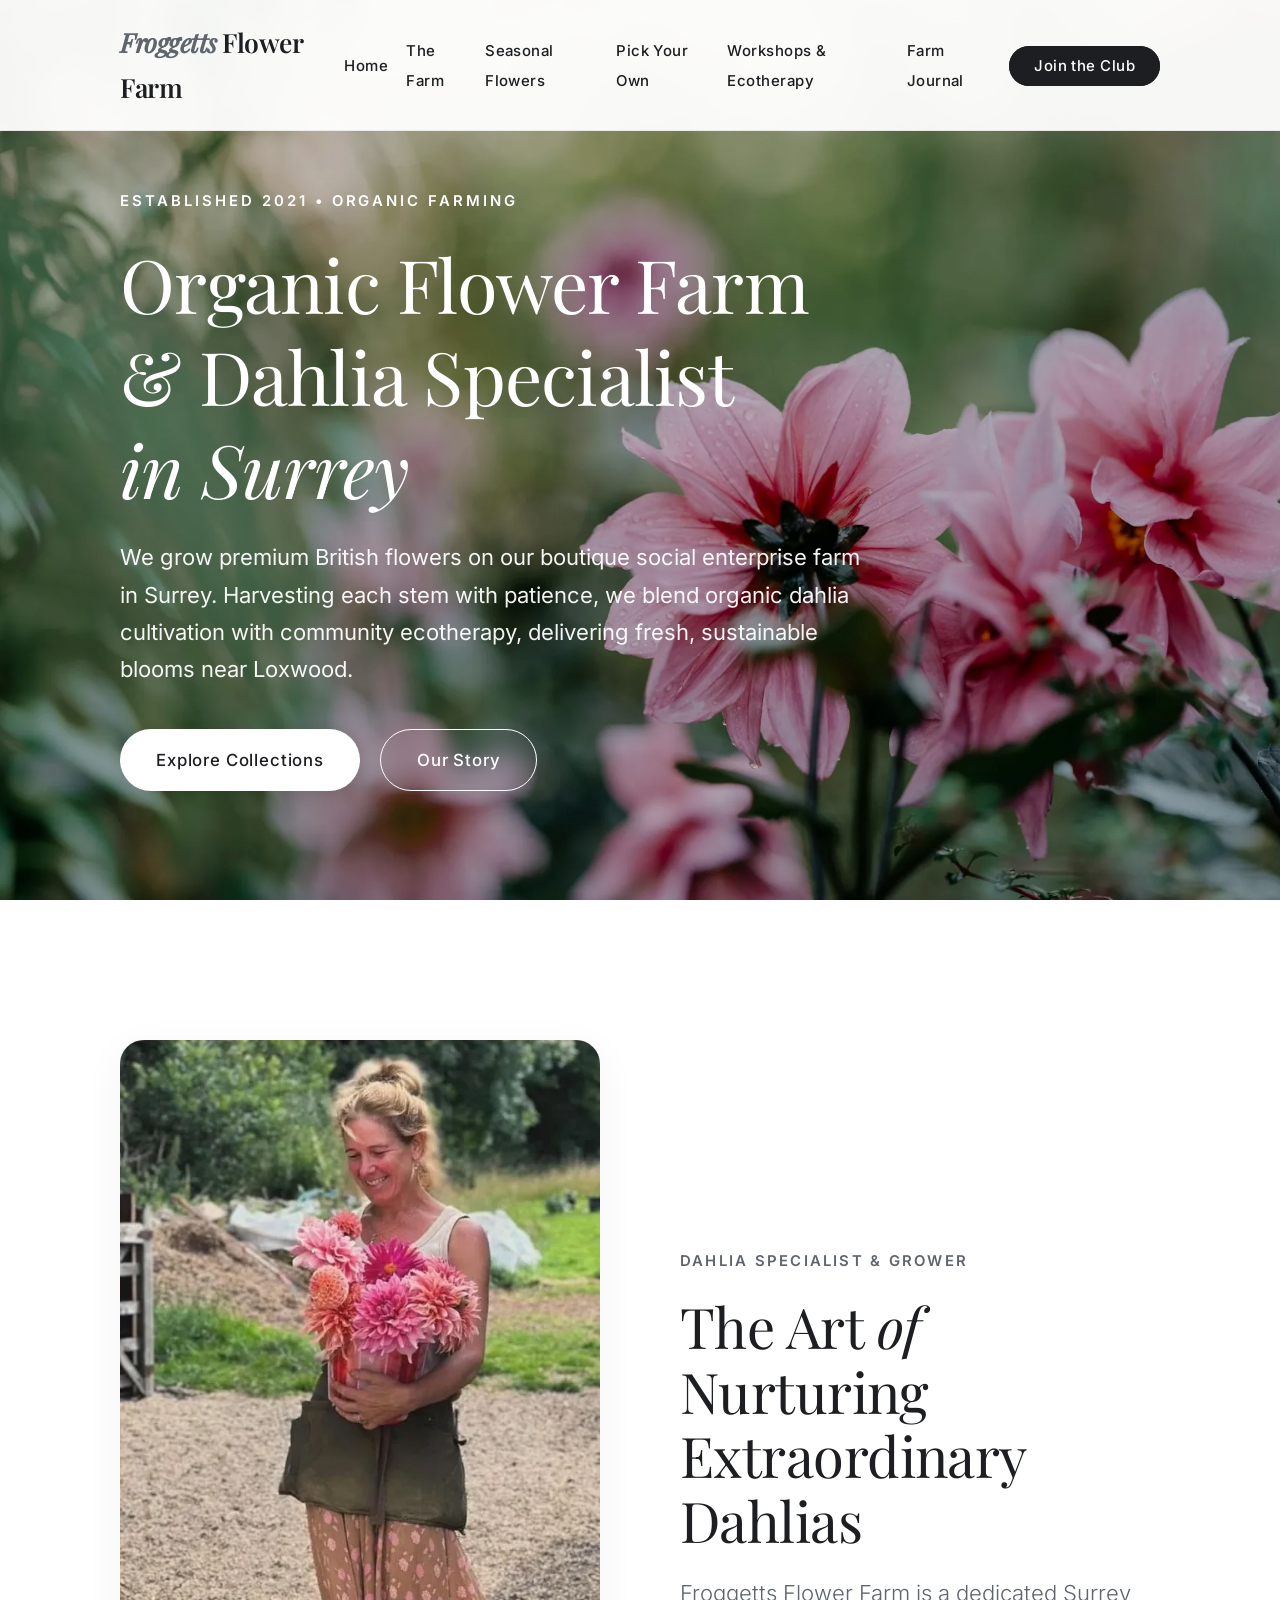
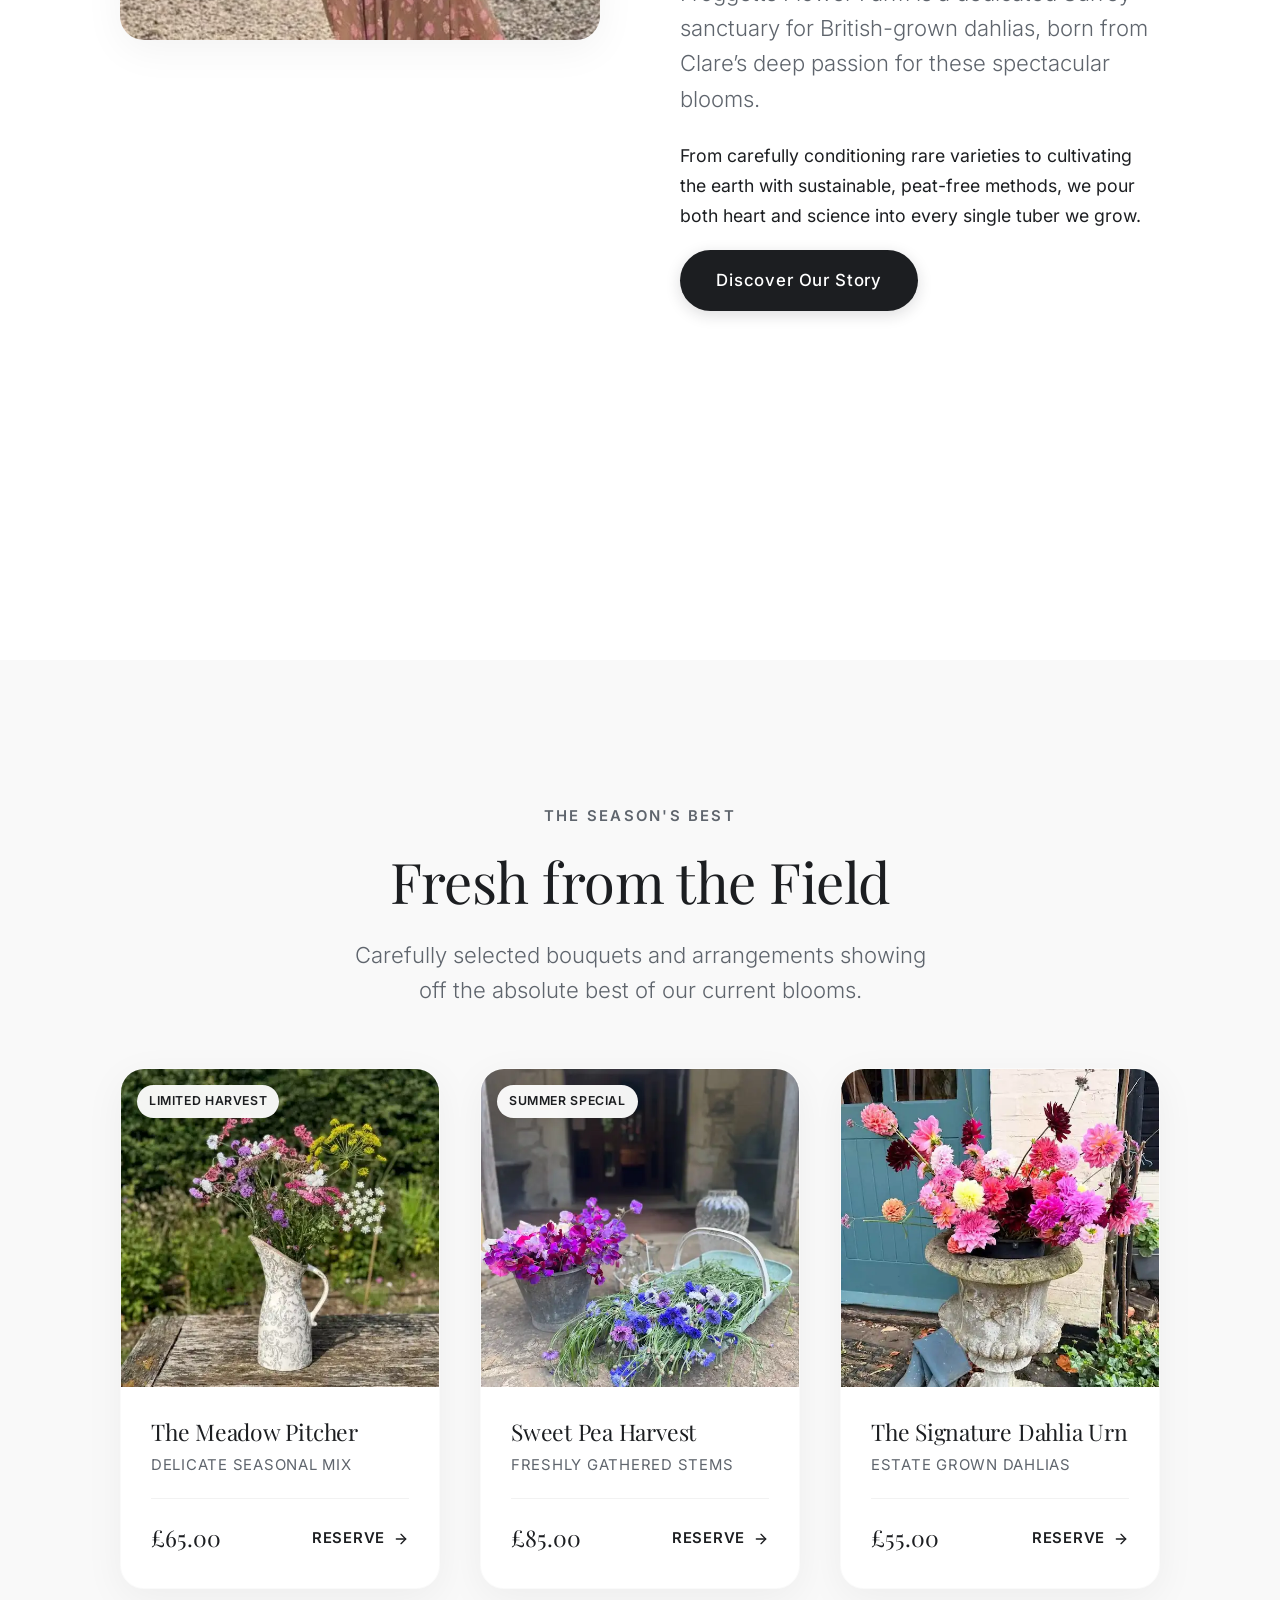
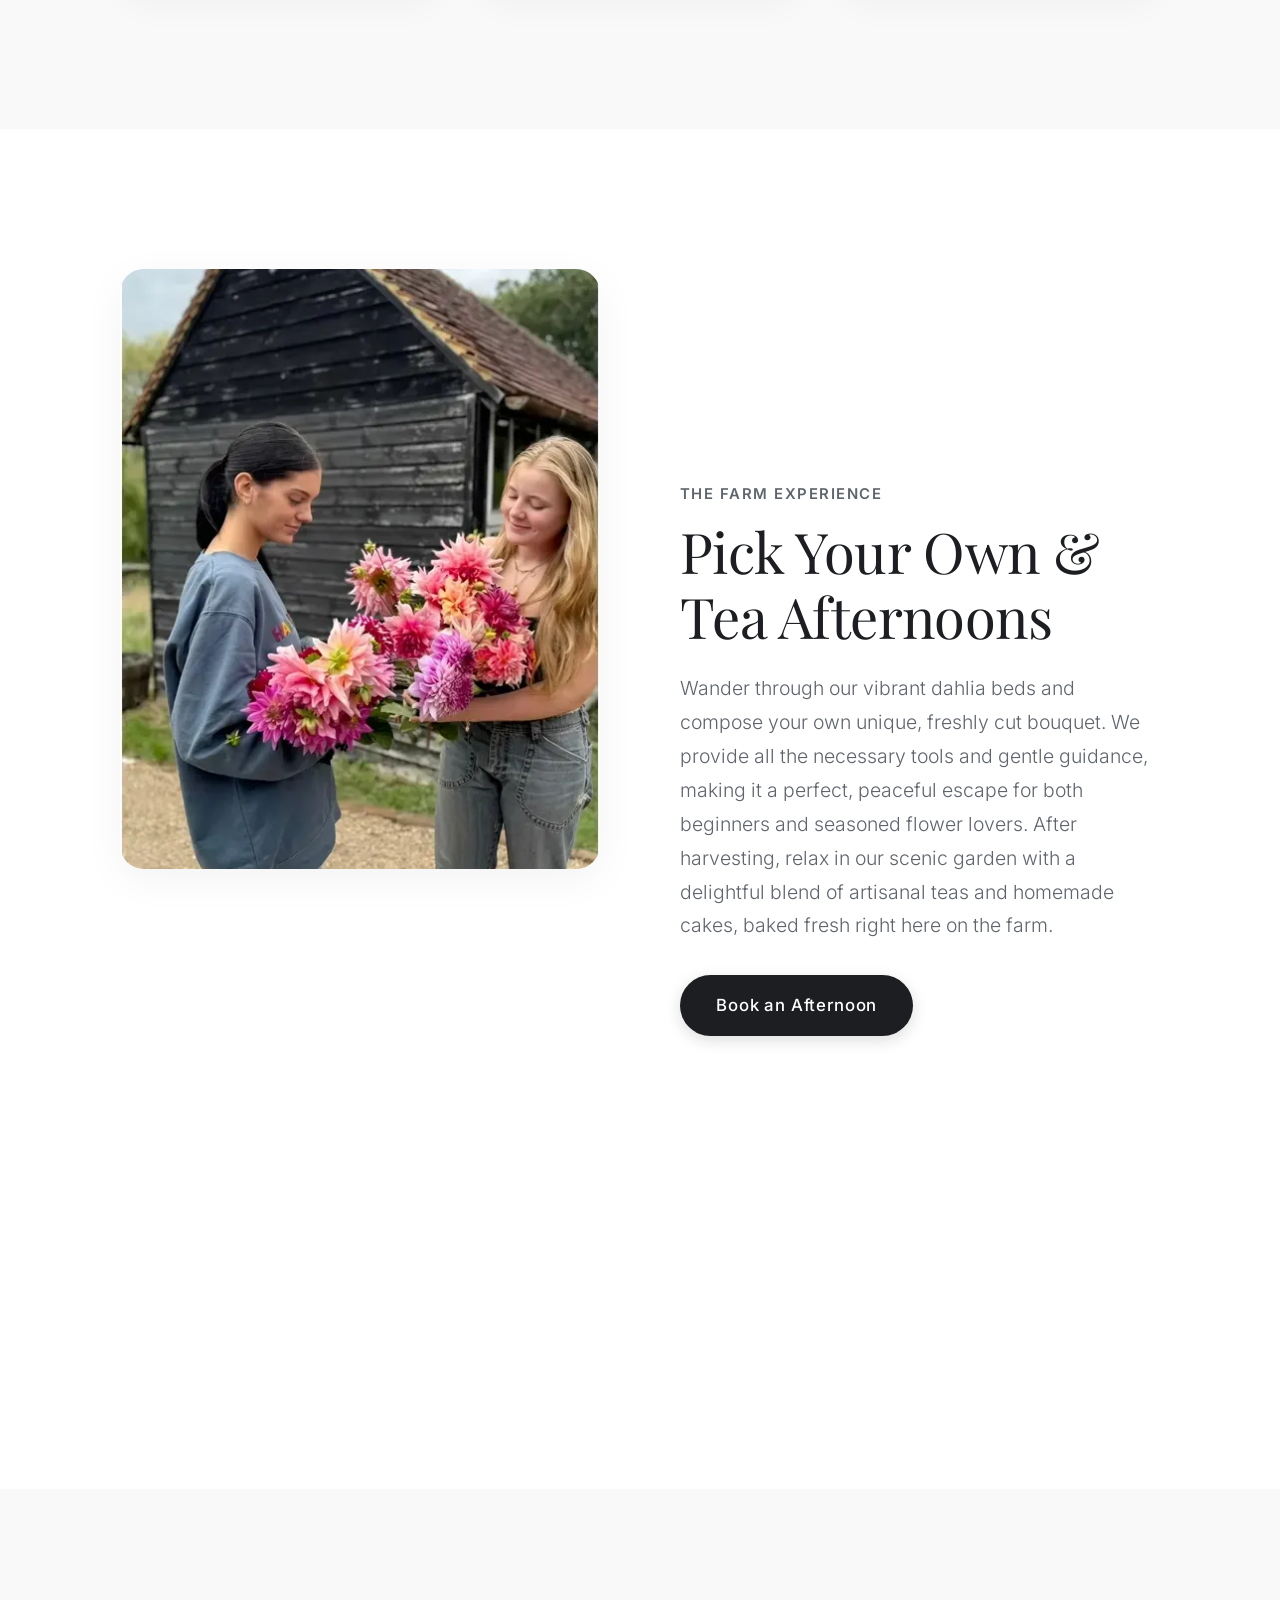
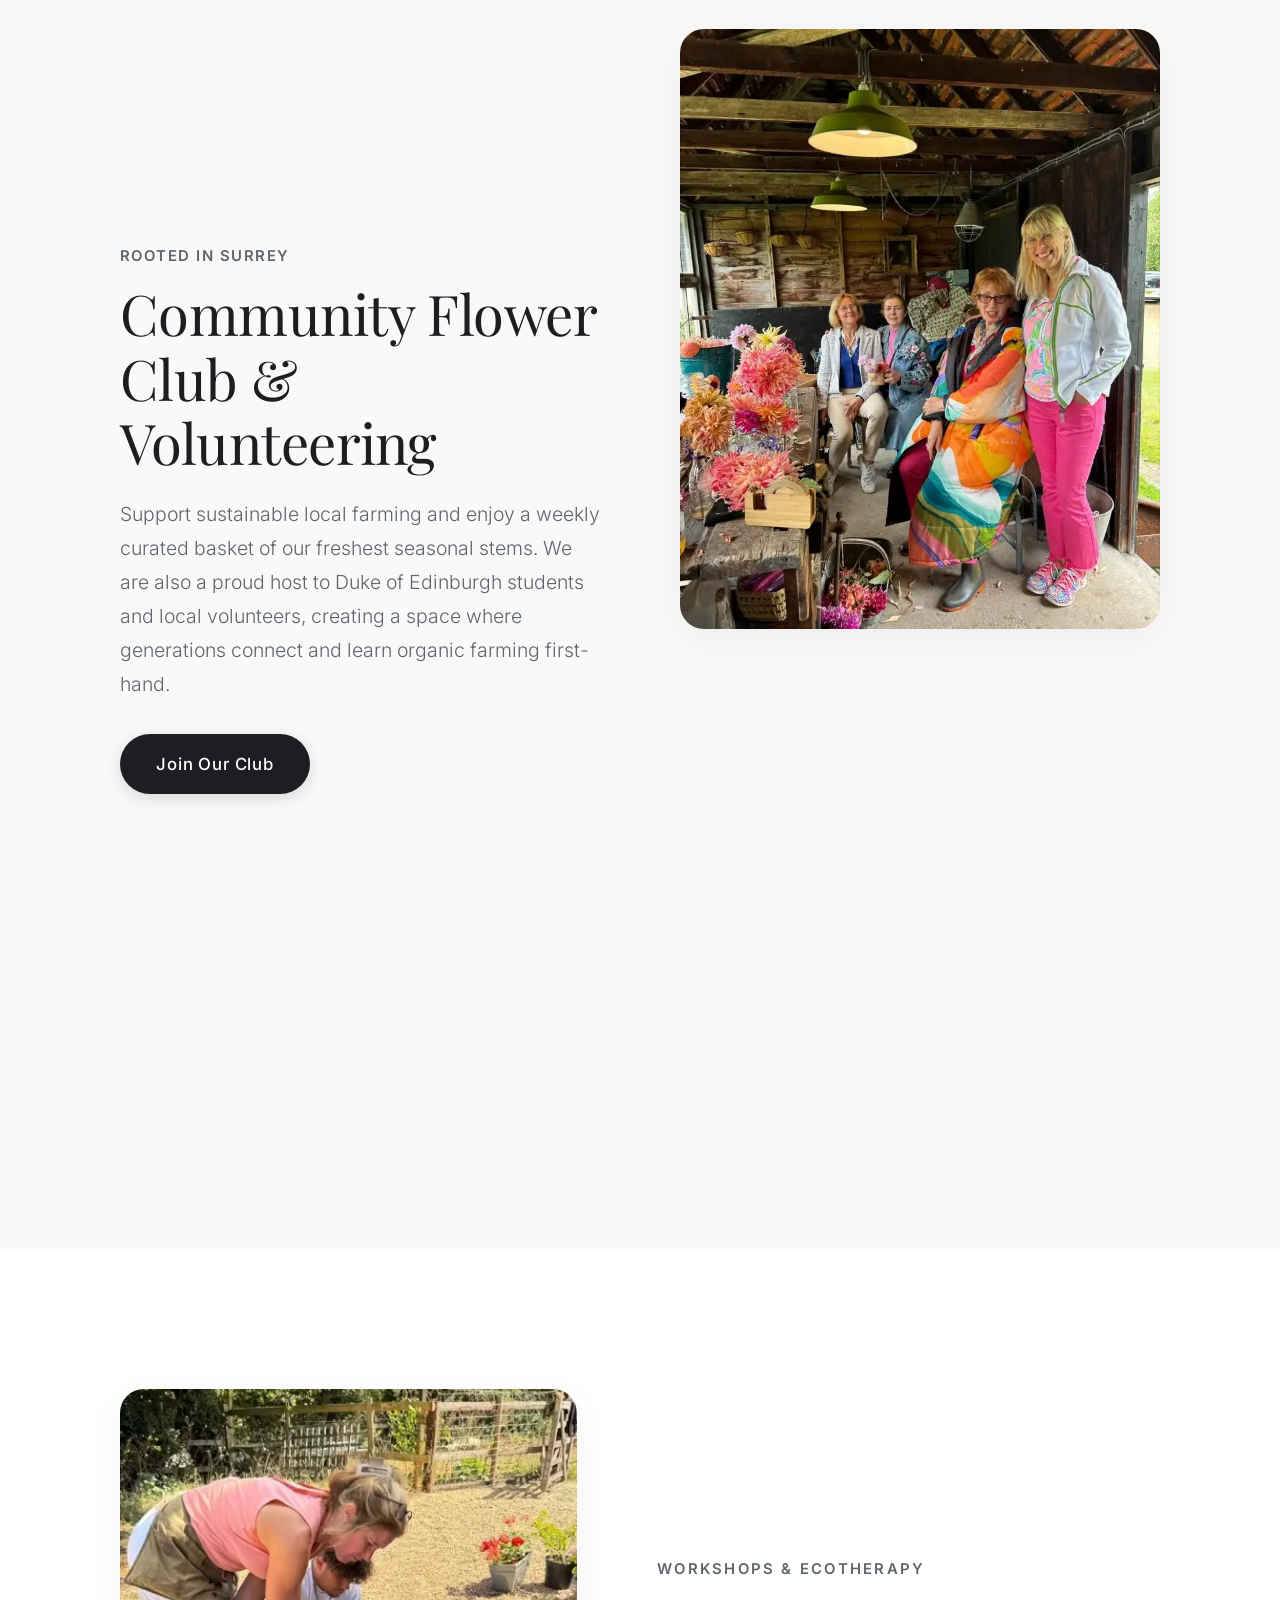
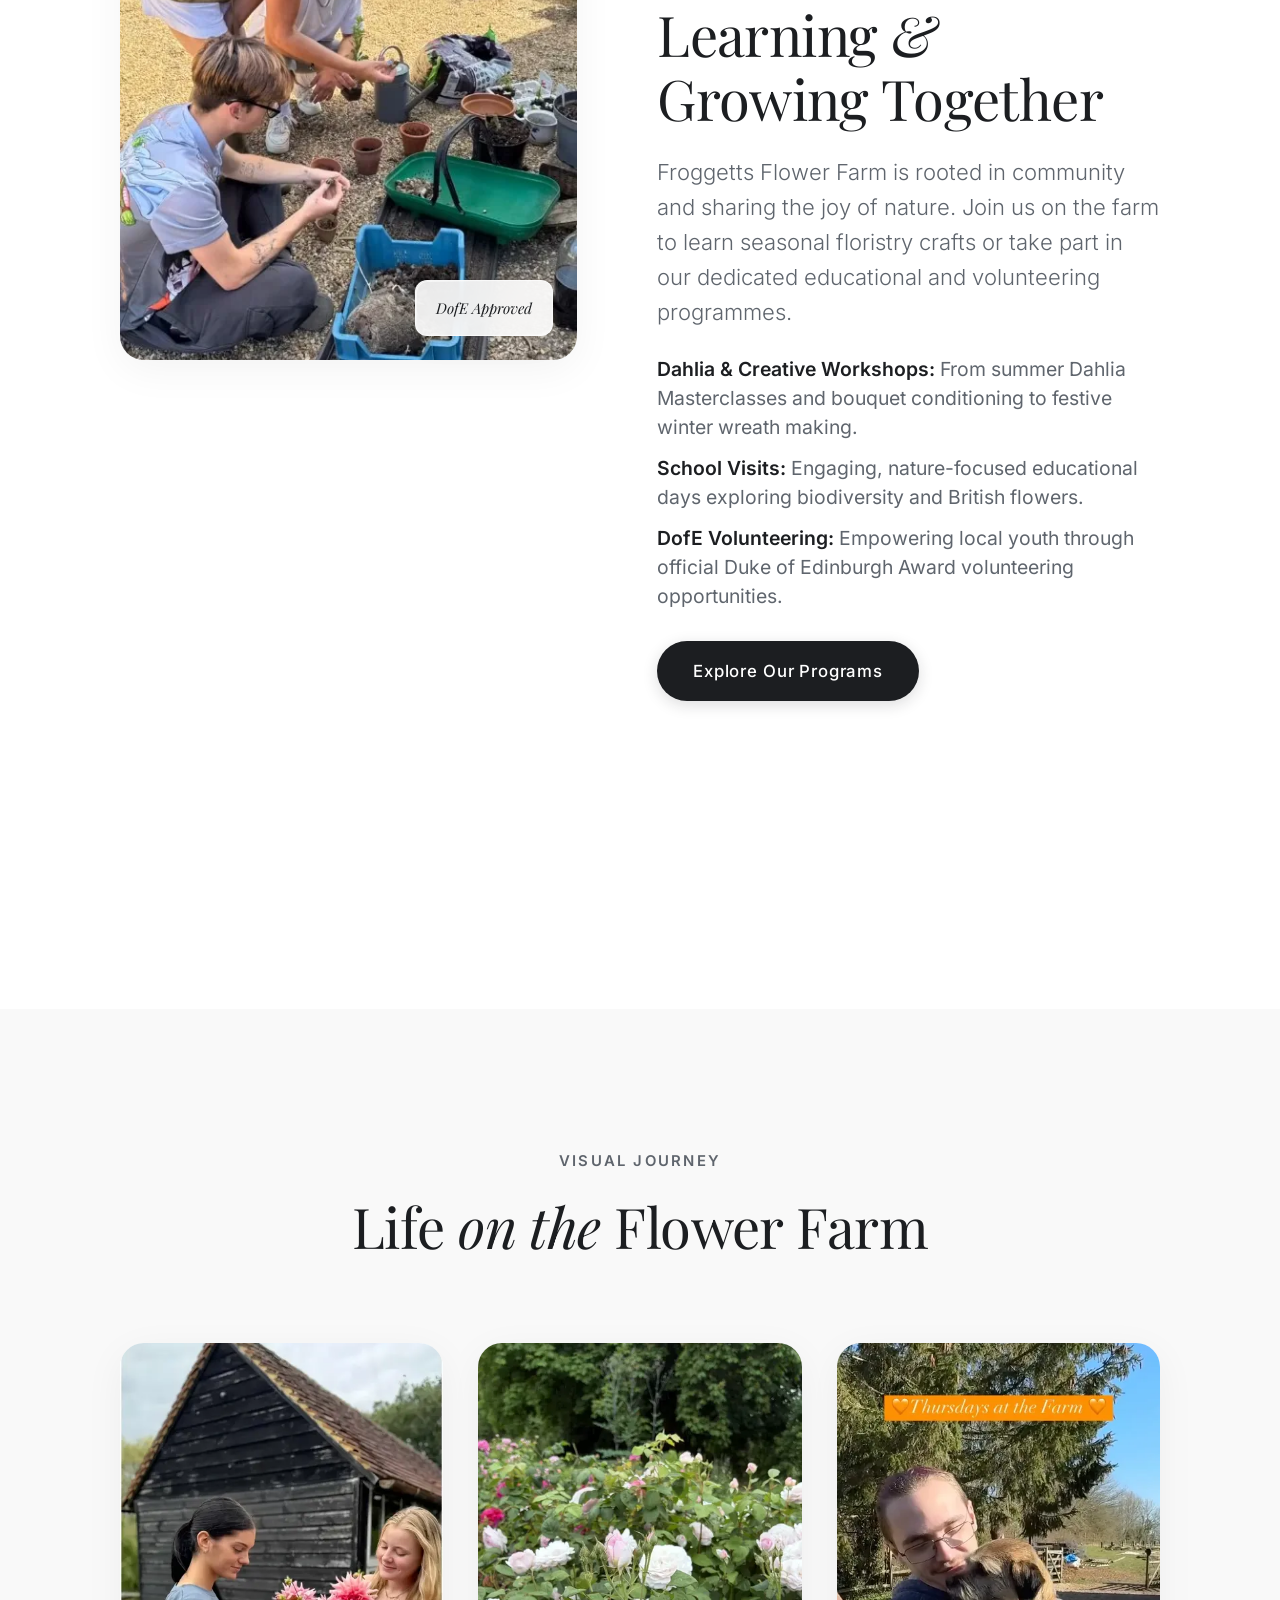
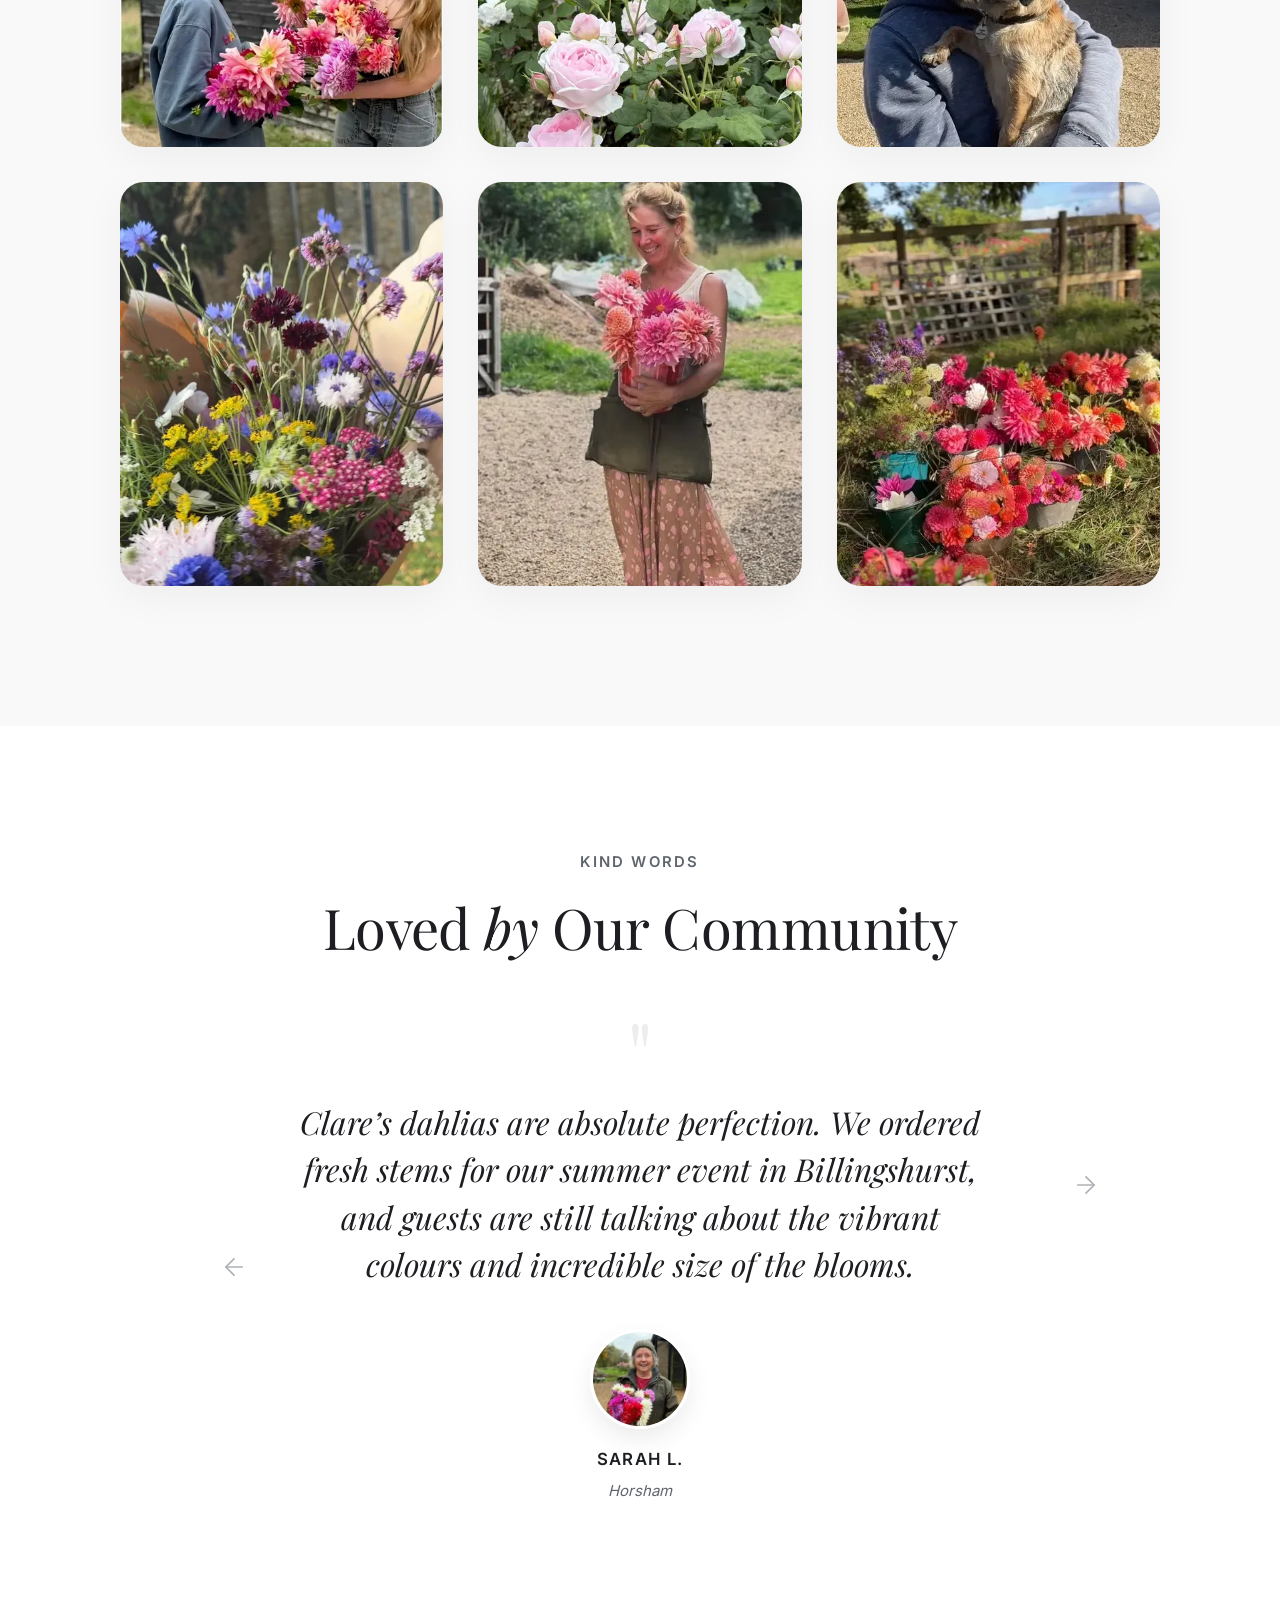
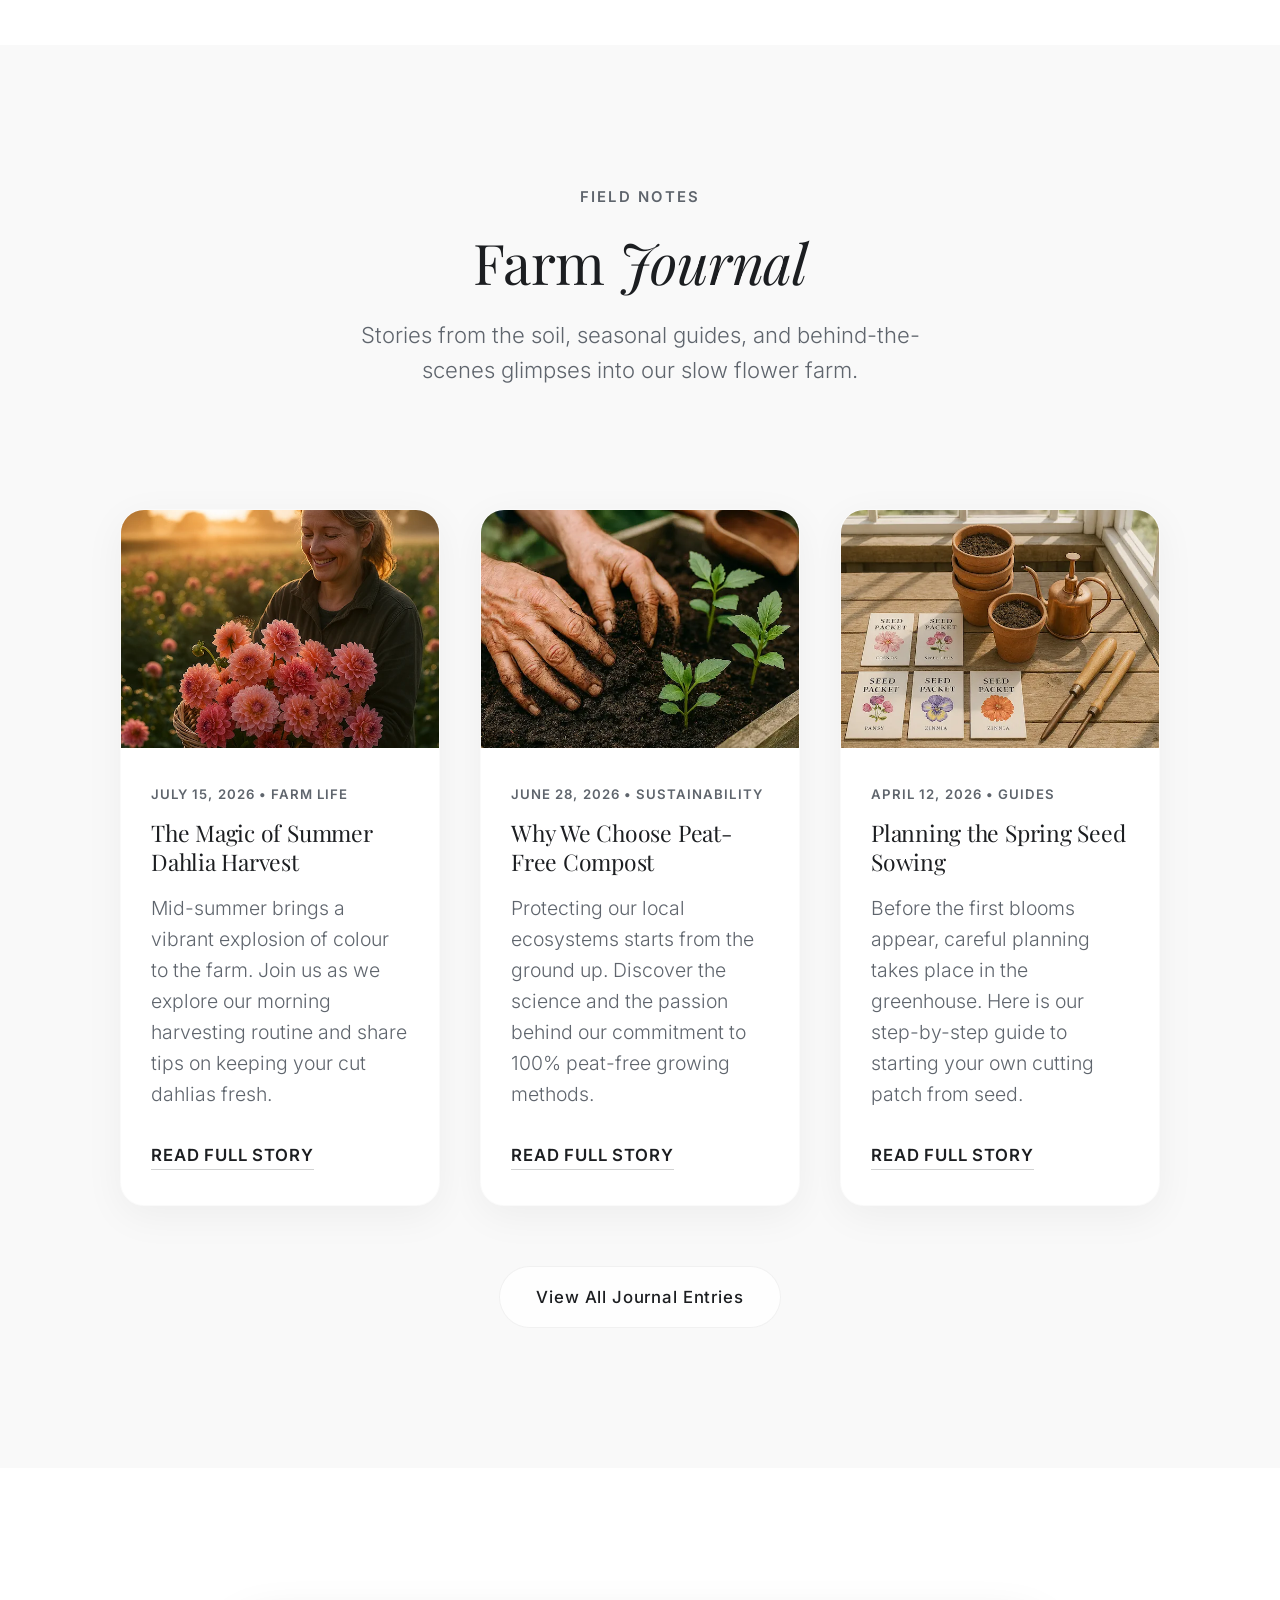
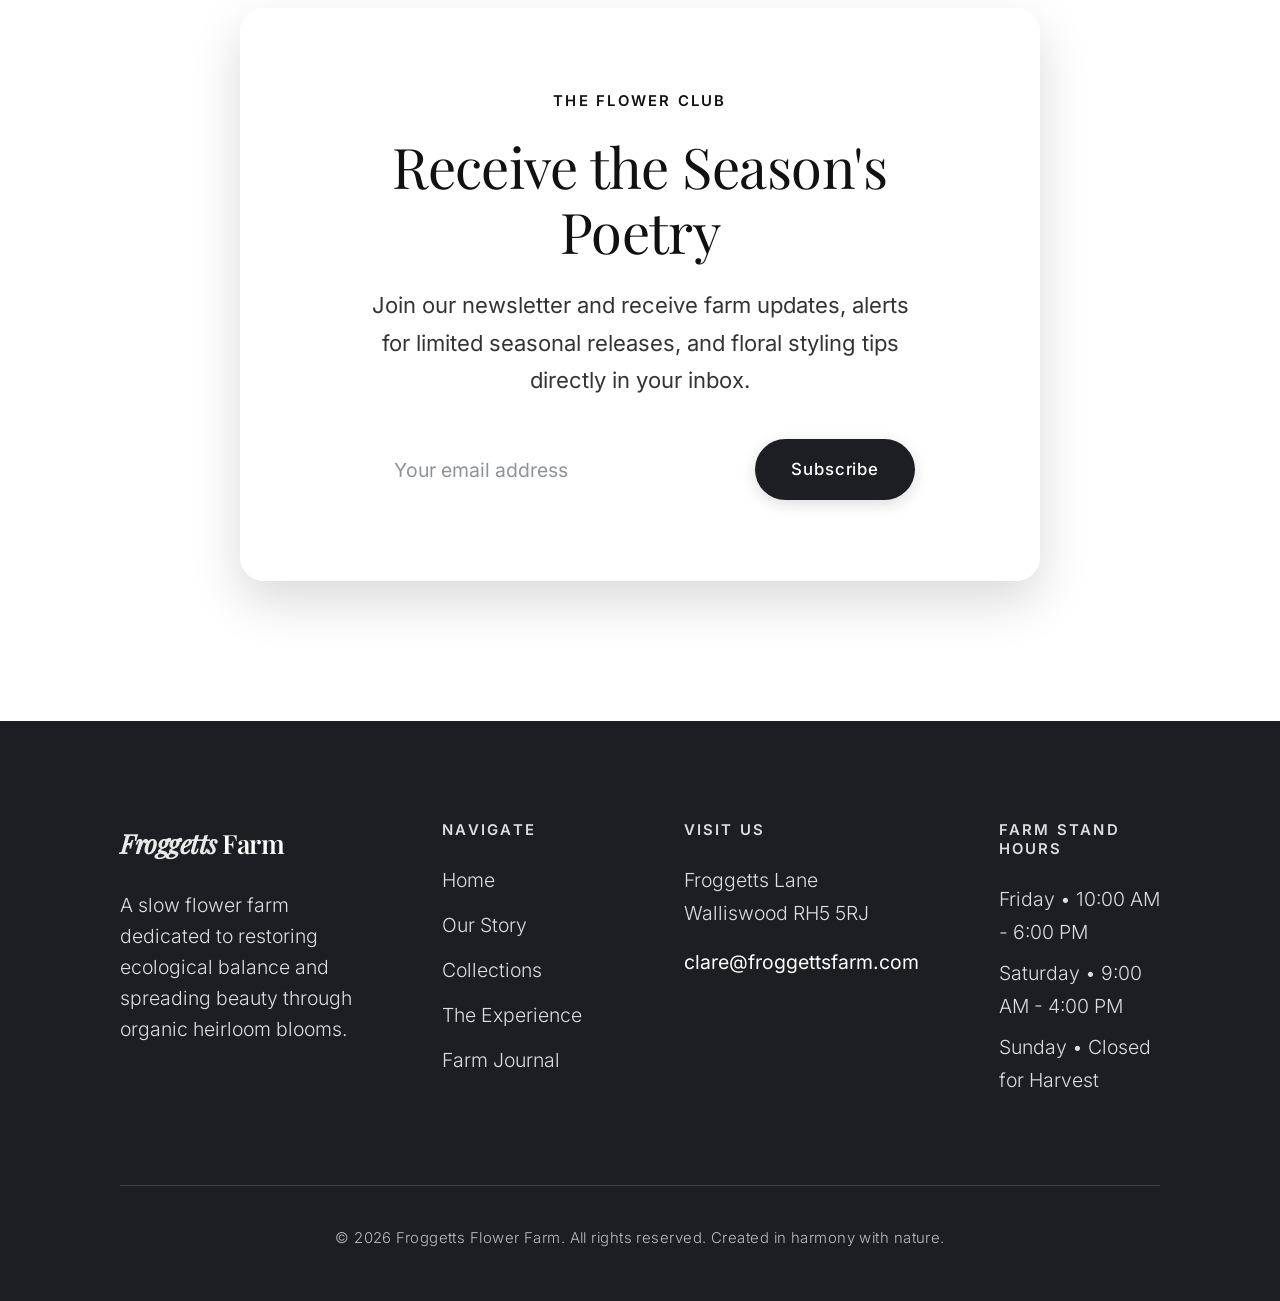
==== index.html @ ff68276a "images and laptop responsiv" ====
<!DOCTYPE html>
<html lang="en">

<head>
    <meta charset="UTF-8">
    <meta name="viewport" content="width=device-width, initial-scale=1.0">
    <title>Froggets Farm | Premium Organic Flower Farm</title>
    <meta name="description" content="Welcome to Froggetts Farm, a boutique flower farm cultivating premium, organic, hand-harvested blooms in harmony with nature. Experience the beauty of seasonal flora.">

    <link rel="preload" href="fonts/inter-v20-latin-regular.woff2" as="font" type="font/woff2" crossorigin>
    <link rel="preload" href="fonts/playfair-display-v40-latin-regular.woff2" as="font" type="font/woff2" crossorigin>

    <meta name="robots" content="noindex, nofollow"> 
    
    <style>
        /* ----------------------------------------------------
           Froggetts Farm - Design System & Modern Aesthetics
           ---------------------------------------------------- */

        /* --- INTER --- */
        @font-face {
          font-display: swap; 
          font-family: 'Inter';
          font-style: normal;
          font-weight: 300;
          src: url('./fonts/inter-v20-latin-300.woff2') format('woff2');
        }
        @font-face {
          font-display: swap; 
          font-family: 'Inter';
          font-style: normal;
          font-weight: 400;
          src: url('./fonts/inter-v20-latin-regular.woff2') format('woff2');
        }
        @font-face {
          font-display: swap; 
          font-family: 'Inter';
          font-style: normal;
          font-weight: 500;
          src: url('./fonts/inter-v20-latin-500.woff2') format('woff2');
        }
        @font-face {
          font-display: swap; 
          font-family: 'Inter';
          font-style: normal;
          font-weight: 600;
          src: url('./fonts/inter-v20-latin-600.woff2') format('woff2');
        }

        /* --- PLAYFAIR DISPLAY --- */
        @font-face {
          font-display: swap; 
          font-family: 'Playfair Display';
          font-style: normal;
          font-weight: 400;
          src: url('./fonts/playfair-display-v40-latin-regular.woff2') format('woff2');
        }
        @font-face {
          font-display: swap; 
          font-family: 'Playfair Display';
          font-style: italic;
          font-weight: 400;
          src: url('./fonts/playfair-display-v40-latin-italic.woff2') format('woff2');
        }
        @font-face {
          font-display: swap; 
          font-family: 'Playfair Display';
          font-style: normal;
          font-weight: 500;
          src: url('./fonts/playfair-display-v40-latin-500.woff2') format('woff2');
        }
        @font-face {
          font-display: swap; 
          font-family: 'Playfair Display';
          font-style: normal;
          font-weight: 600;
          src: url('./fonts/playfair-display-v40-latin-600.woff2') format('woff2');
        }

        :root {
            --bg-primary: #FFFFFF;       
            --bg-secondary: #F9F9F9;     
            --text-primary: #1C1E21;     
            --text-secondary: #5F656D;   
            --white: #FFFFFF;

            --font-serif: 'Playfair Display', Georgia, serif;
            --font-sans: 'Inter', -apple-system, BlinkMacSystemFont, "Segoe UI", Roboto, sans-serif;
            
            --font-h1: clamp(2.6rem, 4.5vw + 1rem, 4.2rem);     
            --font-h2: clamp(2rem, 3vw + 1rem, 3.2rem);         
            --font-h3: clamp(1.4rem, 1.5vw + 0.8rem, 1.8rem);   
            --font-h4: clamp(1.1rem, 1vw + 0.8rem, 1.3rem);     
            
            --font-subtitle: clamp(1.05rem, 1vw + 0.8rem, 1.25rem); 
            --font-body: clamp(0.95rem, 0.4vw + 0.85rem, 1.1rem);   
            --font-small: clamp(0.75rem, 0.2vw + 0.7rem, 0.85rem);  
            --font-btn: clamp(0.85rem, 0.3vw + 0.8rem, 0.95rem);    
            --font-nav: clamp(0.75rem, 0.8vw + 0.1rem, 0.85rem);    

            --section-padding: 140px;    
            --container-padding: 40px;
            --border-radius-lg: 24px;
            --border-radius-sm: 8px;

            --gap-sm: 24px;
            --gap-md: 40px;    
            --gap-lg: 60px;
            --gap-xl: 80px;    

            --glass-bg: rgba(255, 255, 255, 0.45);
            --glass-border: rgba(255, 255, 255, 0.65);
            --glass-shadow: 
                0 4px 30px rgba(0, 0, 0, 0.03), 
                inset 0 1px 1px rgba(255, 255, 255, 0.8),
                inset 0 -1px 2px rgba(0, 0, 0, 0.02);
            --soft-shadow: 0 10px 40px rgba(0, 0, 0, 0.05);

            --transition-smooth: all 0.5s cubic-bezier(0.16, 1, 0.3, 1);
            --transition-fast: all 0.3s ease;
        }

        * { margin: 0; padding: 0; box-sizing: border-box; }

        html { scroll-behavior: smooth; font-size: var(--font-body); background-color: var(--bg-primary); color: var(--text-primary); -webkit-font-smoothing: antialiased; }
        body { font-family: var(--font-sans); line-height: 1.7; overflow-x: clip; }

        h1 { font-size: var(--font-h1); line-height: 1.1; }
        h2 { font-size: var(--font-h2); line-height: 1.15; }
        h3 { font-size: var(--font-h3); line-height: 1.3; }
        h4 { font-size: var(--font-h4); line-height: 1.4; }

        h1, h2, h3, h4 { font-family: var(--font-serif); font-weight: 400; letter-spacing: -0.01em; color: var(--text-primary); }

        a { color: inherit; text-decoration: none; transition: var(--transition-fast); }
        img { max-width: 100%; display: block; height: auto; }
        button { background: none; border: none; font: inherit; cursor: pointer; }

        .section-container { max-width: 1120px; margin: 0 auto; padding: 0 var(--container-padding); }
        .text-center { text-align: center; }

        .section-tag { font-family: var(--font-sans); font-size: var(--font-small); font-weight: 600; letter-spacing: 0.15em; color: var(--text-secondary); text-transform: uppercase; display: inline-block; margin-bottom: 20px; }
        .section-title { font-size: var(--font-h2); margin-bottom: 24px; }
        .section-title em { font-family: var(--font-serif); font-style: italic; font-weight: 400; }
        .section-subtitle { font-size: var(--font-subtitle); color: var(--text-secondary); max-width: 600px; margin: 0 auto var(--gap-lg); font-weight: 300; line-height: 1.6; }

        .btn { display: inline-flex; align-items: center; justify-content: center; padding: 16px 36px; font-size: var(--font-btn); font-weight: 500; border-radius: 40px; transition: var(--transition-smooth); letter-spacing: 0.05em; position: relative; overflow: hidden; }
        .btn-primary { background-color: var(--text-primary); color: var(--white); box-shadow: 0 4px 15px rgba(28, 30, 33, 0.15); }
        .btn-primary:hover { background-color: #33373C; transform: translateY(-2px); box-shadow: 0 8px 25px rgba(28, 30, 33, 0.25); }
        .btn-secondary { background-color: rgba(255, 255, 255, 0.85); color: var(--text-primary); border: 1px solid rgba(0, 0, 0, 0.05); backdrop-filter: blur(10px); }
        .btn-secondary:hover { background-color: var(--white); transform: translateY(-2px); box-shadow: 0 8px 25px rgba(0, 0, 0, 0.05); }

        .glass-card { background: var(--glass-bg); backdrop-filter: blur(25px) saturate(190%); -webkit-backdrop-filter: blur(25px) saturate(190%); border: 1px solid var(--glass-border); border-radius: var(--border-radius-lg); box-shadow: var(--glass-shadow); position: relative; z-index: 1; }
        .glass-card::before { content: ''; position: absolute; top: 0; left: 0; right: 0; bottom: 0; border-radius: inherit; padding: 1px; background: linear-gradient( 135deg, rgba(255, 255, 255, 0.7) 0%, rgba(255, 255, 255, 0.15) 30%, rgba(255, 255, 255, 0.02) 50%, rgba(255, 255, 255, 0.1) 70%, rgba(255, 255, 255, 0.4) 100% ); -webkit-mask: linear-gradient(#fff 0 0) content-box, linear-gradient(#fff 0 0); -webkit-mask-composite: xor; mask-composite: exclude; pointer-events: none; }

        .main-header { position: absolute; top: 0; left: 0; width: 100%; z-index: 1000; padding: 20px 0; background-color: rgba(255, 255, 255, 0.95); backdrop-filter: blur(12px); border-bottom: 1px solid rgba(0, 0, 0, 0.06); transition: all 0.3s ease; }
        .header-container { max-width: 1120px; margin: 0 auto; padding: 0 var(--container-padding); display: flex; justify-content: space-between; align-items: center; }
        .logo { font-family: var(--font-serif); font-size: 1.5rem; font-weight: 600; color: var(--text-primary); text-decoration: none; letter-spacing: -0.5px; }
        .logo-accent { font-style: italic; color: var(--text-secondary); }
        .nav-menu ul { display: flex; list-style: none; gap: 18px; margin: 0; padding: 0; align-items: center; }
        .nav-menu a { text-decoration: none; color: var(--text-primary); font-size: 0.85rem; font-weight: 500; letter-spacing: 0.03em; transition: color 0.2s ease; }
        .nav-menu a:hover { color: var(--text-secondary); }
        .mobile-nav-toggle { display: none; }
        .main-header.scrolled { padding: 12px 0; }
        .nav-menu .contact-cta { background-color: var(--text-primary); color: var(--white); border: 1px solid var(--text-primary); padding: 10px 24px; border-radius: 30px; white-space: nowrap; flex-shrink: 0; transition: var(--transition-smooth); }
        .nav-menu .contact-cta:hover { background-color: transparent; color: var(--text-primary); border-color: var(--text-primary); transform: translateY(-2px); box-shadow: 0 4px 15px rgba(0, 0, 0, 0.1); }

        /* --- PARALLAX HERO --- */
        .hero-section { position: relative; min-height: 100vh; display: flex; align-items: center; justify-content: center; overflow: hidden; padding: 160px 0 80px 0; }
        .hero-bg-wrapper { position: fixed; top: 0; left: 0; width: 100%; height: 100vh; z-index: -2; }
        .hero-bg-img { width: 100%; height: 100%; object-fit: cover; transition: var(--transition-smooth); }
        .hero-overlay { position: absolute; top: 0; left: 0; width: 100%; height: 100%; background: rgba(0, 0, 0, 0.2); z-index: 1; pointer-events: none; }
        .hero-container { max-width: 1120px; margin: 0 auto; padding: 0 var(--container-padding); width: 100%; display: flex; justify-content: flex-start; align-items: center; min-height: calc(100vh - 240px); z-index: 2; }
        .hero-text-container { max-width: 750px; width: 100%; padding: 0; background: transparent; border: none; box-shadow: none; text-align: left; display: flex; flex-direction: column; align-items: flex-start; }
        .card-subtitle { font-family: var(--font-sans); font-size: var(--font-small); letter-spacing: 0.2em; font-weight: 700; color: var(--white); display: block; margin-bottom: 24px; text-transform: uppercase; }
        .hero-title { font-size: var(--font-h1); line-height: 1.25; margin-bottom: 24px; color: var(--white); }
        .hero-title em { font-style: italic; }
        .hero-description { font-size: var(--font-subtitle); color: rgba(255, 255, 255, 0.95); margin-bottom: 40px; font-weight: 400; }
        .hero-actions { display: flex; justify-content: flex-start; gap: 20px; }
        .hero-text-container .btn-primary { background-color: var(--white); color: var(--text-primary); border-color: var(--white); box-shadow: 0 4px 15px rgba(0, 0, 0, 0.08); }
        .hero-text-container .btn-primary:hover { background-color: transparent; color: var(--white); }
        .hero-text-container .btn-secondary { background-color: transparent; color: var(--white); border-color: var(--white); }
        .hero-text-container .btn-secondary:hover { background-color: var(--white); color: var(--text-primary); }

        /* --- ANIMÁCIÓK ÉS ELREJTÉSEK --- */
        @keyframes sectionFadeIn { from { opacity: 0; transform: translateY(60px); } to { opacity: 1; transform: translateY(0); } }
        @keyframes cardFadeIn { from { opacity: 0; transform: translateY(40px); } to { opacity: 1; transform: translateY(0); } }
        
        /* CSAK a tartalmi dobozokat rejtjük el betöltéskor, hogy a szekciók fehér háttere takarja a Hero képet */
        .about-section .section-container,
        .collections-section .section-container,
        .farm-editorial-section .section-container,
        .learning-section .section-container,
        .gallery-section .section-container,
        .journal-teaser-section .section-container,
        .subscribe-section .section-container,
        .testimonials-section .testimonial-wrapper {
            opacity: 0;
        }
        
        /* Amikor a szekció láthatóvá válik, CSAK a tartalma úszik be */
        .fade-in-section .section-container,
        .fade-in-section .testimonial-wrapper { 
            animation: sectionFadeIn 1.2s cubic-bezier(0.16, 1, 0.3, 1) forwards; 
        }

        .fade-in-card { animation: cardFadeIn 1.0s cubic-bezier(0.16, 1, 0.3, 1) forwards; opacity: 0; }
        .fade-in-card:nth-child(1) { animation-delay: 0.1s; }
        .fade-in-card:nth-child(2) { animation-delay: 0.2s; }
        .fade-in-card:nth-child(3) { animation-delay: 0.3s; }

        /* --- ABOUT --- */
        .about-section { padding: var(--section-padding) 0; background-color: var(--bg-primary); position: relative; z-index: 10; }
        .about-grid { display: flex; align-items: flex-start; gap: 80px; flex-direction: row-reverse; flex-wrap: wrap; }
        .story-content { flex: 1; min-width: 300px; display: flex; flex-direction: column; align-items: flex-start; min-height: 120vh; justify-content: center; }
        .story-content .section-subtitle { margin: 0 0 var(--gap-sm) 0; max-width: 100%; }
        .story-text { font-size: var(--font-body); line-height: 1.6; color: var(--text-secondary); margin-bottom: 20px; text-align: left; }
        .about-visual { flex: 1; min-width: 300px; position: sticky; top: 40px; }
        .image-frame { position: relative; border-radius: var(--border-radius-lg); overflow: hidden; box-shadow: var(--soft-shadow); z-index: 2; }
        .about-img { width: 100%; height: auto; max-height: 85vh; aspect-ratio: 4 / 5; object-fit: cover; transition: var(--transition-smooth); }
        .about-img:hover { transform: scale(1.03); }
        .frame-backdrop { position: absolute; top: 40px; right: -40px; bottom: -40px; left: 40px; background-color: var(--bg-secondary); border-radius: var(--border-radius-lg); z-index: -1; }

        /* --- COLLECTIONS --- */
        .collections-section { padding: var(--section-padding) 0; background-color: var(--bg-secondary); position: relative; z-index: 10; }
        .collections-grid { display: grid; grid-template-columns: repeat(3, 1fr); gap: var(--gap-md); }
        .product-card { background-color: var(--white); border-radius: var(--border-radius-lg); overflow: hidden; box-shadow: var(--soft-shadow); border: 1px solid rgba(0, 0, 0, 0.02); transition: var(--transition-smooth); opacity: 0; }
        .product-img-wrapper { position: relative; aspect-ratio: 1 / 1; overflow: hidden; }
        .product-img { width: 100%; height: 100%; object-fit: cover; transition: var(--transition-smooth); }
        .product-card:hover .product-img { transform: scale(1.05); }
        .product-badge { position: absolute; top: 16px; left: 16px; background-color: rgba(255, 255, 255, 0.95); backdrop-filter: blur(8px); -webkit-backdrop-filter: blur(8px); color: var(--text-primary); padding: 6px 12px; font-size: 0.7rem; font-weight: 600; letter-spacing: 0.05em; border-radius: 20px; text-transform: uppercase; box-shadow: 0 4px 12px rgba(0, 0, 0, 0.08); z-index: 2; }
        .product-info { padding: 30px; }
        .product-title { font-size: var(--font-h4); line-height: 1.3; margin-bottom: 6px; transition: var(--transition-fast); }
        .product-category { font-size: var(--font-small); color: var(--text-secondary); text-transform: uppercase; letter-spacing: 0.05em; margin-bottom: 20px; }
        .product-footer { display: flex; justify-content: space-between; align-items: center; border-top: 1px solid rgba(0, 0, 0, 0.05); padding-top: 20px; }
        .product-price { font-family: var(--font-serif); font-size: var(--font-h4); color: var(--text-primary); }
        .add-to-cart-btn { display: inline-flex; align-items: center; gap: 8px; font-size: var(--font-small); font-weight: 600; letter-spacing: 0.05em; text-transform: uppercase; color: var(--text-primary); }
        .add-to-cart-btn svg { transition: var(--transition-fast); }
        .add-to-cart-btn:hover { color: var(--text-secondary); }
        .add-to-cart-btn:hover svg { transform: translateX(4px); }
        .glass-hover-card { transition: var(--transition-smooth); }
        .glass-hover-card:hover { transform: translateY(-8px); box-shadow: 0 30px 60px rgba(0, 0, 0, 0.06); border-color: rgba(255, 255, 255, 0.5); }

        /* --- FARM EDITORIAL (PYO / COMMUNITY) --- */
        .farm-editorial-section { padding: var(--section-padding) 0; background-color: var(--bg-primary); width: 100%; position: relative; z-index: 10; }
        .farm-editorial-section.bg-cream-alt { background-color: var(--bg-secondary); }
        .editorial-flex-container { display: flex; align-items: flex-start; gap: 80px; }
        .editorial-flex-container.row-reversed { flex-direction: row-reverse; }
        .editorial-image-block { flex: 1; position: sticky; top: 40px; }
        .editorial-display-img { width: 100%; height: auto; max-height: 85vh; aspect-ratio: 4 / 5; object-fit: cover; border-radius: var(--border-radius-lg); box-shadow: var(--soft-shadow); transition: transform 0.4s ease; }
        .editorial-display-img:hover { transform: scale(1.015); }
        .editorial-text-block { flex: 1; display: flex; flex-direction: column; align-items: flex-start; min-height: 120vh; justify-content: center; }
        .editorial-subtitle { font-family: var(--font-sans); font-size: var(--font-small); font-weight: 600; text-transform: uppercase; letter-spacing: 0.1em; color: var(--text-secondary); margin-bottom: 12px; }
        .editorial-title { font-size: var(--font-h2); margin-bottom: 24px; }
        .editorial-description { font-size: var(--font-body); color: var(--text-secondary); font-weight: 300; line-height: 1.75; margin-bottom: 32px; }
        .editorial-cta-link { font-family: var(--font-sans); font-size: var(--font-btn); font-weight: 600; color: var(--text-primary); letter-spacing: 0.05em; text-transform: uppercase; text-decoration: none; transition: all 0.3s ease; border-bottom: 1px solid rgba(28, 30, 33, 0.2); padding-bottom: 4px; }
        .editorial-cta-link:hover { color: var(--text-secondary); border-bottom: 1px solid var(--text-primary); transform: translateX(4px); }

        /* --- LEARNING --- */
        .learning-section#learning { background-color: var(--bg-primary) !important; width: 100%; padding: var(--section-padding) 0; position: relative; z-index: 10; }
        .learning-flex-container { display: flex; align-items: flex-start; gap: var(--gap-xl); flex-wrap: wrap; width: 100%; }
        .learning-image-wrapper { flex: 1; min-width: 340px; position: sticky; top: 40px; }
        .learning-single-img { width: 100%; height: auto; max-height: 85vh; aspect-ratio: 4 / 5; object-fit: cover; border-radius: var(--border-radius-lg); box-shadow: var(--soft-shadow); }
        .learning-badge { position: absolute; bottom: 24px; right: 24px; padding: 12px 20px; border-radius: 12px; background: rgba(255, 255, 255, 0.9) !important; backdrop-filter: blur(16px); box-shadow: 0 10px 30px rgba(0, 0, 0, 0.08); z-index: 3; }
        .learning-badge span { font-family: var(--font-serif); font-style: italic; color: var(--text-primary); font-weight: 500; font-size: var(--font-small); }
        .learning-content { flex: 1.1; min-width: 300px; display: flex; flex-direction: column; align-items: flex-start; min-height: 120vh; justify-content: center; }
        .learning-content .section-subtitle { margin: 0 0 var(--gap-sm) 0; max-width: 100%; }
        .learning-list { list-style: none; padding: 0; margin: 0 0 30px 0; display: flex; flex-direction: column; gap: 12px; width: 100%; }
        .learning-list li { text-align: left; line-height: 1.5; font-size: var(--font-body); color: var(--text-secondary); }
        .learning-list li strong { color: var(--text-primary); display: inline; }


        /* --- TESTIMONIAL SLIDER --- */
        .testimonials-section { background-color: var(--bg-primary) !important; padding: 120px 0; width: 100%; overflow: hidden; position: relative; z-index: 10; }
        .testimonial-wrapper { position: relative; max-width: 900px; margin: 0 auto; padding: 0 var(--container-padding); }
        .testimonials-header { text-align: center; margin-bottom: 50px; }
        
        .testimonial-carousel { position: relative; display: flex; align-items: center; justify-content: center; }
        .testimonial-viewport { overflow: hidden; width: 100%; padding: 20px 0; }
        .testimonial-track { display: flex; transition: transform 0.7s cubic-bezier(0.16, 1, 0.3, 1); }
        
        .testimonial-single { flex: 0 0 100%; width: 100%; padding: 0 60px; display: flex; flex-direction: column; align-items: center; text-align: center; opacity: 0; transition: opacity 0.7s ease, transform 0.7s ease; transform: scale(0.95); pointer-events: none; }
        .testimonial-single.active { opacity: 1; transform: scale(1); pointer-events: auto; }
        
        .quote-mark { font-family: var(--font-serif); font-size: 5rem; color: var(--text-primary); opacity: 0.08; line-height: 0.5; margin-bottom: 25px; }
        
        .testimonial-text-large { 
            font-family: var(--font-serif); 
            font-size: clamp(1.2rem, 2vw + 0.6rem, 1.8rem); 
            line-height: 1.5; 
            color: var(--text-primary); 
            margin-bottom: 40px; 
            max-width: 750px; 
            font-style: italic; 
            font-weight: 400; 
            opacity: 0; 
            transform: translateX(-40px); 
            transition: opacity 0.8s ease, transform 0.8s cubic-bezier(0.16, 1, 0.3, 1); 
        }

        .testimonial-single.active .testimonial-text-large {
            opacity: 1;
            transform: translateX(0);
            transition-delay: 0.1s; 
        }
        
        .testimonial-author-center { display: flex; flex-direction: column; align-items: center; }
        .testimonial-author-center strong { font-family: var(--font-sans); font-size: 0.95rem; font-weight: 600; color: var(--text-primary); letter-spacing: 0.08em; text-transform: uppercase; }
        .testimonial-author-center span { font-size: 0.85rem; color: var(--text-secondary); margin-top: 6px; font-style: italic; }

        .testimonial-avatar {
            width: 100px;
            height: 100px;
            border-radius: 50%;
            object-fit: cover;
            margin-bottom: 16px;
            border: 3px solid var(--white);
            box-shadow: 0 10px 25px rgba(0, 0, 0, 0.08);
            transition: transform 0.4s ease;
        }
        .testimonial-single.active .testimonial-avatar {
            animation: popIn 0.6s cubic-bezier(0.16, 1, 0.3, 1) forwards;
        }
        @keyframes popIn {
            0% { transform: scale(0.5); opacity: 0; }
            100% { transform: scale(1); opacity: 1; }
        }

        .carousel-arrow { position: absolute; top: 50%; transform: translateY(-50%); background: transparent; border: none; color: var(--text-secondary); cursor: pointer; padding: 10px; transition: var(--transition-fast); z-index: 10; display: flex; align-items: center; justify-content: center; opacity: 0.5; }
        .carousel-arrow:hover { color: var(--text-primary); opacity: 1; transform: translateY(-50%) scale(1.1); }
        .prev-arrow { left: -20px; }
        .next-arrow { right: -20px; }

        /* --- GALLERY --- */
        .gallery-section { background-color: var(--bg-secondary); padding: var(--section-padding) 0; width: 100%; position: relative; z-index: 10; }
        .gallery-header { text-align: center; margin-bottom: 60px; display: flex; flex-direction: column; align-items: center; }
        .gallery-slider-container { position: relative; display: block; width: 100%; }
        .slider-btn { display: none; }
        .gallery-grid { display: grid; grid-template-columns: repeat(3, 1fr); gap: 35px; max-width: 1100px; margin: 0 auto; }
        .gallery-grid::-webkit-scrollbar { display: none; }
        .gallery-item { position: relative; background: #ffffff; box-shadow: var(--soft-shadow); border-radius: var(--border-radius-lg); overflow: hidden; transition: transform 0.4s cubic-bezier(0.16, 1, 0.3, 1), box-shadow 0.4s ease; aspect-ratio: 4 / 5; }
        .gallery-item img { width: 100%; height: 100%; object-fit: cover; object-position: center 20%; border-radius: inherit; transition: transform 0.8s cubic-bezier(0.16, 1, 0.3, 1); display: block; }
        .gallery-overlay { position: absolute; top: 0; left: 0; width: 100%; height: 100%; background: linear-gradient(to top, rgba(28, 30, 33, 0.55) 0%, rgba(28, 30, 33, 0) 70%); display: flex; align-items: flex-end; padding: 30px; opacity: 0; transition: opacity 0.4s ease; z-index: 3; }
        .gallery-overlay span { color: #ffffff; font-family: var(--font-serif); font-style: italic; font-size: var(--font-h4); transform: translateY(15px); transition: transform 0.4s cubic-bezier(0.16, 1, 0.3, 1); }
        .gallery-item:hover { box-shadow: 0 25px 50px rgba(28, 30, 33, 0.15); transform: translateY(-8px); }
        .gallery-item:hover img { transform: scale(1.04); }
        .gallery-item:hover .gallery-overlay { opacity: 1; }
        .gallery-item:hover .gallery-overlay span { transform: translateY(0); }

        .lightbox-overlay { position: fixed; top: 0; left: 0; width: 100%; height: 100%; background: rgba(0, 0, 0, 0.85); display: none; align-items: center; justify-content: center; z-index: 2000; opacity: 0; transition: opacity 0.3s ease; }
        .lightbox-overlay.active { display: flex; opacity: 1; }
        .lightbox-content { position: relative; max-width: 90%; max-height: 90%; background: var(--white); border-radius: var(--border-radius-lg); box-shadow: 0 10px 30px rgba(0, 0, 0, 0.3); overflow: hidden; transform: scale(0.9); transition: transform 0.3s ease; }
        .lightbox-overlay.active .lightbox-content { transform: scale(1); }
        .lightbox-img { display: block; max-width: 100%; max-height: 100%; object-fit: contain; }
        .lightbox-close { position: absolute; top: 15px; right: 15px; background: rgba(255, 255, 255, 0.3); color: var(--text-primary); font-size: 2rem; line-height: 1; width: 40px; height: 40px; border-radius: 50%; display: flex; align-items: center; justify-content: center; cursor: pointer; transition: var(--transition-fast); }
        .lightbox-trigger { cursor: pointer; }
        .lightbox-close:hover { background: var(--white); color: var(--text-secondary); }

        /* --- JOURNAL TEASER --- */
        .journal-teaser-section { padding: var(--section-padding) 0; background-color: var(--bg-secondary); position: relative; z-index: 10; }
        .journal-header { text-align: center; margin-bottom: 60px; display: flex; flex-direction: column; align-items: center; }
        .journal-grid { display: grid; grid-template-columns: repeat(3, 1fr); gap: var(--gap-md); }
        .journal-card { background-color: var(--white); border-radius: var(--border-radius-lg); overflow: hidden; box-shadow: var(--soft-shadow); border: 1px solid rgba(0, 0, 0, 0.02); display: flex; flex-direction: column; opacity: 0; }
        .journal-img-wrapper { position: relative; aspect-ratio: 4 / 3; overflow: hidden; }
        .journal-img { width: 100%; height: 100%; object-fit: cover !important; object-position: center center; transition: transform 0.6s cubic-bezier(0.16, 1, 0.3, 1); }
        .journal-card:hover .journal-img { transform: scale(1.05); }
        .journal-content { padding: 35px 30px; display: flex; flex-direction: column; flex-grow: 1; }
        .journal-meta { font-family: var(--font-sans); font-size: 0.75rem; color: var(--text-secondary); text-transform: uppercase; letter-spacing: 0.08em; margin-bottom: 12px; font-weight: 600; }
        .journal-title { font-size: var(--font-h4); line-height: 1.3; margin-bottom: 16px; transition: var(--transition-fast); }
        .journal-title a { text-decoration: none; color: inherit; }
        .journal-card:hover .journal-title { color: var(--text-secondary); }
        .journal-excerpt { font-size: var(--font-body); color: var(--text-secondary); line-height: 1.6; margin-bottom: 30px; font-weight: 300; flex-grow: 1; }
        
        /* --- SUBSCRIBE --- */
        .subscribe-section { position: relative; padding: 140px 0; display: flex; align-items: center; justify-content: center; background-image: url('images/hero_bg.webp'); background-size: cover; background-position: center; background-attachment: fixed; z-index: 10; }
        .subscribe-glass-card { max-width: 800px; margin: 0 auto; padding: 80px; display: flex; flex-direction: column; align-items: center; z-index: 2; background: rgba(255, 255, 255, 0.85) !important; box-shadow: 0 20px 50px rgba(0, 0, 0, 0.15); border: 1px solid rgba(255, 255, 255, 1); }
        .subscribe-glass-card .section-title, .subscribe-glass-card .section-tag { color: #111 !important; }
        .subscribe-description { font-size: var(--font-subtitle); font-weight: 400; color: #333 !important; max-width: 550px; margin-bottom: 40px; }
        .subscribe-form { display: flex; width: 100%; max-width: 550px; gap: 16px; }
        .subscribe-input { flex: 1; padding: 16px 28px; border-radius: 40px; background: rgba(255, 255, 255, 0.65); border: 1px solid rgba(255, 255, 255, 0.8); backdrop-filter: blur(5px); color: var(--text-primary); font-family: var(--font-sans); font-size: var(--font-body); transition: var(--transition-fast); outline: none; }
        .subscribe-input::placeholder { color: var(--text-secondary); opacity: 0.7; }
        .subscribe-input:focus { background: var(--white); border-color: var(--text-primary); box-shadow: 0 0 0 4px rgba(28, 30, 33, 0.1); }
        .btn-submit { border: none; cursor: pointer; }

        /* --- FOOTER --- */
        .main-footer { background-color: var(--text-primary); color: var(--white); padding: 100px 0 50px; position: relative; z-index: 10; }
        .footer-grid { display: grid; grid-template-columns: 1.5fr 1fr 1fr 1fr; gap: 80px; margin-bottom: 80px; }
        .footer-logo { color: var(--white); margin-bottom: 24px; display: inline-block; }
        .main-footer .logo-accent { color: var(--white); opacity: 0.9; }
        .footer-desc { color: rgba(255, 255, 255, 0.85); font-size: var(--font-body); line-height: 1.6; font-weight: 300; max-width: 320px; }
        .footer-heading { font-family: var(--font-sans); font-size: var(--font-small); font-weight: 600; letter-spacing: 0.15em; color: rgba(255, 255, 255, 0.85); text-transform: uppercase; margin-bottom: 24px; }
        .footer-links ul { list-style: none; }
        .footer-links li { margin-bottom: 12px; }
       .footer-links a { color: rgba(255, 255, 255, 0.85); font-size: var(--font-body); font-weight: 300; }
        .footer-links a:hover { color: var(--white); transform: translateX(4px); }
        .footer-contact p, .footer-hours p { color: rgba(255, 255, 255, 0.85); font-size: var(--font-body); font-weight: 300; margin-bottom: 8px; }
        .contact-email { margin-top: 16px; color: var(--white) !important; font-weight: 400 !important; }
        .footer-bottom { border-top: 1px solid rgba(255, 255, 255, 0.15); padding-top: 40px; text-align: center; }
        .footer-bottom p { font-size: var(--font-small); color: rgba(255, 255, 255, 0.7); font-weight: 300; letter-spacing: 0.03em; }

        /* --- RESPONSIVE RESPONSIVE --- */
        @media (max-width: 1024px) {
            :root { --section-padding: 90px; --container-padding: 30px; --gap-xl: 50px; }
            .about-grid { gap: 50px; }
            .collections-grid { grid-template-columns: repeat(2, 1fr); gap: 30px; }
            .footer-grid { grid-template-columns: repeat(2, 1fr); gap: 50px; }
            .editorial-flex-container { gap: 40px; }
            .editorial-display-img { height: 420px; }
            .journal-grid { grid-template-columns: repeat(2, 1fr); gap: 30px; }
        }

        @media (max-width: 768px) {
            :root { --section-padding: 70px; --container-padding: 24px; }
            .header-container { padding: 0 24px; }
            .mobile-nav-toggle { display: flex; flex-direction: column; justify-content: space-between; width: 24px; height: 18px; z-index: 1100; }
            .mobile-nav-toggle span { display: block; height: 2px; width: 100%; background-color: var(--text-primary); border-radius: 2px; transition: var(--transition-fast); }
            .mobile-nav-toggle.active span:nth-child(1) { transform: translateY(8px) rotate(45deg); }
            .mobile-nav-toggle.active span:nth-child(2) { opacity: 0; }
            .mobile-nav-toggle.active span:nth-child(3) { transform: translateY(-8px) rotate(-45deg); }
            .nav-menu { position: fixed; top: 0; right: -100%; width: 80%; height: 100vh; background-color: var(--bg-primary); box-shadow: -10px 0 30px rgba(0, 0, 0, 0.05); z-index: 1000; transition: var(--transition-smooth); padding: 120px 40px; }
            .nav-menu.active { right: 0; }
            .nav-menu ul { flex-direction: column; align-items: flex-start; gap: 30px; }
            .hero-glass-card { padding: 40px 24px; }
            .about-grid { grid-template-columns: 1fr; gap: 60px; }
            .about-visual { order: -1; }
            .about-img { height: 400px; }
            .frame-backdrop { right: -20px; bottom: -20px; left: 20px; top: 20px; }
            .collections-grid { grid-template-columns: 1fr; gap: 40px; }
            .editorial-flex-container, .editorial-flex-container.row-reversed { flex-direction: column; gap: 32px; }
            .editorial-image-block, .editorial-text-block { width: 100%; }
            .editorial-display-img { height: 320px; }
            .gallery-grid { display: flex; gap: 20px; overflow-x: auto; scroll-snap-type: x mandatory; padding: 20px var(--container-padding); scrollbar-width: none; }
            .gallery-item { flex: 0 0 calc(100% - 40px); scroll-snap-align: center; aspect-ratio: auto; height: 400px; }
            .slider-btn { display: flex; position: absolute; top: 50%; transform: translateY(-50%); width: 40px; height: 40px; border-radius: 50%; background: var(--white); border: 1px solid rgba(0,0,0,0.05); box-shadow: 0 4px 15px rgba(0,0,0,0.1); color: var(--text-primary); align-items: center; justify-content: center; z-index: 10; cursor: pointer; }
            .prev-btn { left: 10px; }
            .next-btn { right: 10px; }
            .subscribe-glass-card { padding: 40px 24px; }
            .subscribe-form { flex-direction: column; gap: 12px; }
            .btn { width: 100%; }
            .testimonial-single { padding: 0 30px; }
            .prev-arrow { left: -10px; }
            .next-arrow { right: -10px; }
            .testimonial-text-large { font-size: 1.15rem; }
            .journal-grid { grid-template-columns: 1fr; gap: 40px; }
        }
    </style>
</head>

<body>

    <header class="main-header" id="main-header">
        <div class="header-container">
            <a href="/" class="logo" id="header-logo" aria-label="Froggetts Flower Farm - Home">
              <span class="logo-accent">Froggetts</span> Flower Farm
            </a>
            <nav class="nav-menu" id="nav-menu" aria-label="Main Navigation">
              <ul>
                <li><a href="index.html" class="nav-link" aria-current="page">Home</a></li>
                <li><a href="about-farm.html" class="nav-link">The Farm</a></li>
                <li><a href="seasonal-flowers.html" class="nav-link">Seasonal Flowers</a></li>
                <li><a href="pick-your-own.html" class="nav-link">Pick Your Own</a></li>
                <li><a href="workshops.html" class="nav-link">Workshops & Ecotherapy</a></li>
                <li><a href="journal.html" class="nav-link">Farm Journal</a></li>
                <li><a href="contact.html" class="nav-link contact-cta">Join the Club</a></li>
            </ul>
            </nav>
            <button class="mobile-nav-toggle" aria-label="Toggle Navigation" id="mobile-nav-toggle">
                <span></span>
                <span></span>
            </button>
        </div>
    </header>

    <section class="hero-section" id="hero">
        <div class="hero-bg-wrapper">
            <img src="images/organic-flower-farm-pink-dahlias.webp" alt="Vibrant organic pink dahlia blooms grown at Froggetts Flower Farm in Surrey" class="hero-bg-img" fetchpriority="high" decoding="async">
            <div class="hero-overlay"></div>
        </div>

        <div class="hero-container">
            <div class="hero-text-container" id="hero-card">
                <span class="card-subtitle">Established 2021 &bull; Organic farming</span>
                <h1 class="hero-title">
                 Organic Flower Farm <br>
                 & Dahlia Specialist <br>
                  <em>in Surrey</em>
                </h1>
                <p class="hero-description">
                    We grow premium British flowers on our boutique social enterprise farm in Surrey. 
                    Harvesting each stem with patience, we blend organic dahlia cultivation with community ecotherapy, 
                    delivering fresh, sustainable blooms near Loxwood.
                </p>
                <div class="hero-actions">
                    <a href="#collections" class="btn btn-primary" id="cta-explore">Explore Collections</a>
                    <a href="#about" class="btn btn-secondary" id="cta-story">Our Story</a>
                </div>
            </div>
        </div>
    </section>

    <section class="about-section" id="about">
        <div class="section-container">
            <div class="about-grid">
                <div class="story-content">
                    <span class="section-tag">DAHLIA SPECIALIST & GROWER</span>
                    <h2 class="section-title">The Art <em>of</em> Nurturing Extraordinary Dahlias</h2>
                    
                    <p class="section-subtitle mb-24">
                        Froggetts Flower Farm is a dedicated Surrey sanctuary for British-grown dahlias, born from Clare’s deep passion for these spectacular blooms.
                    </p>
                    
                    <p class="paragraph-body">
                        From carefully conditioning rare varieties to cultivating the earth with sustainable, peat-free methods, we pour both heart and science into every single tuber we grow.
                    </p>

                    <a href="/our-story" class="btn btn-primary" style="margin-top: 20px;">Discover Our Story</a>
                </div>
                <div class="about-visual">
                    <div class="image-frame">
                    <img src="images/gallery/clare-harvesting-fresh-dahlias-thumb.webp" 
                        srcset="images/gallery/clare-harvesting-fresh-dahlias-thumb.webp 400w, 
                                images/gallery/clare-harvesting-fresh-dahlias-hd.webp 575w" 
                        sizes="(max-width: 768px) 100vw, 50vw"
                        loading="lazy" width="575" height="719"
                        alt="Clare, the founder of Froggetts Flower Farm, holding a freshly harvested bouquet of pink and peach dahlias in Surrey" 
                        class="about-img">
                    <div class="frame-backdrop"></div>
                </div>
                </div>
            </div>
        </div>
    </section>

    <section class="collections-section" id="collections">
        <div class="section-container">
            <div class="section-header text-center">
                <span class="section-tag">THE SEASON'S BEST</span>
                <h2 class="section-title">Fresh from the Field</h2>
                <p class="section-subtitle max-w-600 mx-auto mb-60">
                    Carefully selected bouquets and arrangements showing off the absolute best of our current blooms.
                </p>
            </div>

            <div class="collections-grid">
                
                <div class="product-card glass-hover-card" id="prod-1">
                    <div class="product-img-wrapper">
                        <img src="images/sussex-wildflower-jug.webp" alt="A rustic jug filled with fresh delicate wildflowers from Surrey" class="product-img">
                        <span class="product-badge">Limited Harvest</span>
                    </div>
                    <div class="product-info">
                        <h3 class="product-title">The Meadow Pitcher</h3>
                        <p class="product-category">Delicate Seasonal Mix</p>
                        <div class="product-footer">
                            <span class="product-price">£65.00</span>
                            <a href="seasonal-flowers.html" class="add-to-cart-btn" aria-label="Reserve The Meadow Pitcher" id="btn-reserve-1">
                                <span>Reserve</span>
                                <svg width="16" height="16" viewBox="0 0 24 24" fill="none" stroke="currentColor" stroke-width="2" stroke-linecap="round" stroke-linejoin="round">
                                    <line x1="5" y1="12" x2="19" y2="12"></line>
                                    <polyline points="12 5 19 12 12 19"></polyline>
                                </svg>
                            </a>
                        </div>
                    </div>
                </div>

                <div class="product-card glass-hover-card" id="prod-2">
                    <div class="product-img-wrapper">
                        <img src="images/sweet-pea-cornflower-harvest.webp" alt="Freshly gathered purple sweet peas and blue cornflowers in a vintage metal bucket" class="product-img">
                        <span class="product-badge">Summer Special</span>
                    </div>
                    <div class="product-info">
                        <h3 class="product-title">Sweet Pea Harvest</h3>
                        <p class="product-category">Freshly Gathered Stems</p>
                        <div class="product-footer">
                            <span class="product-price">£85.00</span>
                            <a href="seasonal-flowers.html" class="add-to-cart-btn" aria-label="Reserve Sweet Pea Harvest" id="btn-reserve-2">
                                <span>Reserve</span>
                                <svg width="16" height="16" viewBox="0 0 24 24" fill="none" stroke="currentColor" stroke-width="2" stroke-linecap="round" stroke-linejoin="round">
                                    <line x1="5" y1="12" x2="19" y2="12"></line>
                                    <polyline points="12 5 19 12 12 19"></polyline>
                                </svg>
                            </a>
                        </div>
                    </div>
                </div>

                <div class="product-card glass-hover-card" id="prod-3">
                    <div class="product-img-wrapper">
                        <img src="images/signature-dahlia-urn.webp" alt="A grand stone urn overflowing with premium pink and burgundy estate-grown dahlias" class="product-img">
                    </div>
                    <div class="product-info">
                        <h3 class="product-title">The Signature Dahlia Urn</h3>
                        <p class="product-category">Estate Grown Dahlias</p>
                        <div class="product-footer">
                            <span class="product-price">£55.00</span>
                            <a href="seasonal-flowers.html" class="add-to-cart-btn" aria-label="Reserve The Signature Dahlia Urn" id="btn-reserve-3">
                                <span>Reserve</span>
                                <svg width="16" height="16" viewBox="0 0 24 24" fill="none" stroke="currentColor" stroke-width="2" stroke-linecap="round" stroke-linejoin="round">
                                    <line x1="5" y1="12" x2="19" y2="12"></line>
                                    <polyline points="12 5 19 12 12 19"></polyline>
                                </svg>
                            </a>
                        </div>
                    </div>
                </div>

            </div>
        </div>
    </section>

    <section id="pyo-experience" class="farm-editorial-section">
        <div class="section-container editorial-flex-container">
            
            <div class="editorial-image-block">
                    <img src="images/gallery/friends-florists-dahlia-bouquets-surrey-thumb.webp" 
                    srcset="images/gallery/friends-florists-dahlia-bouquets-surrey-thumb.webp 1x, 
                            images/gallery/friends-florists-dahlia-bouquets-surrey-hd.webp 2x" 
                    width="600" height="750"
                    sizes="(max-width: 768px) 100vw, 50vw"
                    loading="lazy"
                    alt="Friends Esme and Dilly holding large colourful dahlia bouquets at the flower farm" 
                    class="editorial-display-img">
            </div>

            <div class="editorial-text-block">
                <span class="editorial-subtitle">The Farm Experience</span>
                <h2 class="editorial-title">Pick Your Own & Tea Afternoons</h2>
                <p class="editorial-description">
                    Wander through our vibrant dahlia beds and compose your own unique, freshly cut bouquet. We provide all the necessary tools and gentle guidance, making it a perfect, peaceful escape for both beginners and seasoned flower lovers. After harvesting, relax in our scenic garden with a delightful blend of artisanal teas and homemade cakes, baked fresh right here on the farm.
                </p>
                <a href="/pick-your-own-tea" class="btn btn-primary" style="margin-bottom: 100px;">Book an Afternoon</a>
            </div>

        </div>
    </section>

    <section id="community-section" class="farm-editorial-section bg-cream-alt">
        <div class="section-container editorial-flex-container row-reversed">
            <div class="editorial-image-block">
                <img src="images/froggetts-community-volunteers.webp" alt="A group of happy volunteers gathering in a rustic barn surrounded by freshly picked colourful dahlias at the flower farm" class="editorial-display-img">
            </div>
            <div class="editorial-text-block">
                <span class="editorial-subtitle">Rooted in Surrey</span>
                <h2 class="editorial-title">Community Flower Club & Volunteering</h2>
                <p class="editorial-description">
                    Support sustainable local farming and enjoy a weekly curated basket of our freshest seasonal stems. We are also a proud host to Duke of Edinburgh students and local volunteers, creating a space where generations connect and learn organic farming first-hand.
                </p>
                <a href="/contact" class="btn btn-primary" style="margin-bottom: 100px;">Join Our Club</a>
            </div>
        </div>
    </section>

    <section class="learning-section" id="learning">
        <div class="section-container learning-flex-container">
            
            <div class="learning-image-wrapper">
                <img src="images/dofe-volunteering-flower-farm-thumb.webp" 
                     srcset="images/dofe-volunteering-flower-farm-thumb.webp 1x, 
                             images/dofe-volunteering-flower-farm-hd.webp 2x" 
                     width="600" height="750"
                     sizes="(max-width: 768px) 100vw, 50vw"
                     alt="Clare guiding Duke of Edinburgh volunteers in planting seeds and potting plants at the flower farm" 
                     loading="lazy"
                     class="learning-single-img">
                     
                <div class="glass-card learning-badge">
                    <span>DofE Approved</span>
                </div>
            </div>

            <div class="learning-content">
                <span class="section-tag">WORKSHOPS & ECOTHERAPY</span>
                <h2 class="section-title">Learning <em>&</em> Growing Together</h2>
                
                <p class="section-subtitle mb-24">
                    Froggetts Flower Farm is rooted in community and sharing the joy of nature. Join us on the farm to learn seasonal floristry crafts or take part in our dedicated educational and volunteering programmes.
                </p>

                <ul class="learning-list">
                    <li>
                        <strong>Dahlia & Creative Workshops:</strong> 
                        From summer Dahlia Masterclasses and bouquet conditioning to festive winter wreath making.
                    </li>   
                    <li>
                        <strong>School Visits:</strong> 
                        Engaging, nature-focused educational days exploring biodiversity and British flowers.
                    </li>
                    <li>
                        <strong>DofE Volunteering:</strong> 
                        Empowering local youth through official Duke of Edinburgh Award volunteering opportunities.
                    </li>
                </ul>

                <a href="workshops.html" class="btn btn-primary" aria-label="Explore our workshops and educational programs">
                    Explore Our Programs
                </a>
            </div>

        </div>
    </section>

    <section class="gallery-section" id="gallery">
    <div class="section-container">
        
        <div class="gallery-header">
            <span class="section-tag">VISUAL JOURNEY</span>
            <h2 class="section-title">Life <em>on the</em> Flower Farm</h2>
        </div>

        <div class="gallery-slider-container">
            <button class="slider-btn prev-btn" id="gallery-prev" aria-label="Previous images">
                <svg width="24" height="24" viewBox="0 0 24 24" fill="none" stroke="currentColor" stroke-width="2" stroke-linecap="round" stroke-linejoin="round"><polyline points="15 18 9 12 15 6"></polyline></svg>
            </button>
            
            <div class="gallery-grid">
        
                <div class="gallery-item">
                    <a href="images/gallery/friends-florists-dahlia-bouquets-surrey-hd.webp" class="lightbox-trigger">
                        <img src="images/gallery/friends-florists-dahlia-bouquets-surrey-thumb.webp"
                             srcset="images/gallery/friends-florists-dahlia-bouquets-surrey-thumb.webp 1x,
                                     images/gallery/friends-florists-dahlia-bouquets-surrey-hd.webp 2x"
                             sizes="(max-width: 768px) 100vw, 33vw"
                             loading="lazy" width="483" height="859"
                             alt="Esme and Dilly holding large colorful dahlia bouquets at Froggetts Flower Farm">
                        <div class="gallery-overlay"><span>Dahlia Harvest</span></div>
                    </a>
                </div>

                <div class="gallery-item">
                    <a href="images/gallery/pale-pink-garden-roses-flower-farm-hd.webp" class="lightbox-trigger">
                        <img src="images/gallery/pale-pink-garden-roses-flower-farm-thumb.webp"
                             srcset="images/gallery/pale-pink-garden-roses-flower-farm-thumb.webp 1x,
                                     images/gallery/pale-pink-garden-roses-flower-farm-hd.webp 2x"
                             width="483" height="859"
                             loading="lazy"
                             alt="Pale pink blooming roses in the lush garden of the flower farm">
                        <div class="gallery-overlay"><span>Garden Roses</span></div>
                    </a>
                </div>

                <div class="gallery-item">
                    <a href="images/gallery/friendly-farm-dog-thursdays-hd.webp" class="lightbox-trigger">
                        <img src="images/gallery/friendly-farm-dog-thursdays-thumb.webp"
                             srcset="images/gallery/friendly-farm-dog-thursdays-thumb.webp 1x,
                                     images/gallery/friendly-farm-dog-thursdays-hd.webp 2x"
                             sizes="(max-width: 768px) 100vw, 33vw"
                             loading="lazy" width="483" height="859"
                             alt="Friendly farm dog being held during a sunny Thursday at Froggetts Flower Farm">
                        <div class="gallery-overlay"><span>Farm Life</span></div>
                    </a>
                </div>

                <div class="gallery-item">
                    <a href="images/gallery/colourful-wildflower-meadow-bouquet-hd.webp" class="lightbox-trigger">
                        <img src="images/gallery/colourful-wildflower-meadow-bouquet-thumb.webp"
                             srcset="images/gallery/colourful-wildflower-meadow-bouquet-thumb.webp 1x,
                                     images/gallery/colourful-wildflower-meadow-bouquet-hd.webp 2x"
                             sizes="(max-width: 768px) 100vw, 33vw"
                             loading="lazy" width="483" height="859"
                             alt="Close-up of a colorful freshly gathered seasonal wildflower bouquet">
                        <div class="gallery-overlay"><span>Wildflower Bouquet</span></div>
                    </a>
                </div>

                <div class="gallery-item">
                    <a href="images/gallery/clare-harvesting-fresh-dahlias-hd.webp" class="lightbox-trigger">
                        <img src="images/gallery/clare-harvesting-fresh-dahlias-thumb.webp"
                             srcset="images/gallery/clare-harvesting-fresh-dahlias-thumb.webp 1x,
                                     images/gallery/clare-harvesting-fresh-dahlias-hd.webp 2x"
                             sizes="(max-width: 768px) 100vw, 33vw"
                             loading="lazy" width="483" height="859"
                             alt="Clare, founder of Froggetts Flower Farm, harvesting fresh pink and peach dahlias">
                        <div class="gallery-overlay"><span>Clare's Harvest</span></div>
                    </a>
                </div>

                <div class="gallery-item">
                    <a href="images/gallery/freshly-cut-dahlia-buckets-harvest-hd.webp" class="lightbox-trigger">
                        <img src="images/gallery/freshly-cut-dahlia-buckets-harvest-thumb.webp"
                             srcset="images/gallery/freshly-cut-dahlia-buckets-harvest-thumb.webp 1x,
                                     images/gallery/freshly-cut-dahlia-buckets-harvest-hd.webp 2x"
                             sizes="(max-width: 768px) 100vw, 33vw"
                             loading="lazy" width="483" height="859"
                             alt="Buckets overflowing with freshly cut colorful dahlias resting in the farm grass">
                        <div class="gallery-overlay"><span>Fresh Cut Stems</span></div>
                    </a>
                </div>
                
            </div>

            <button class="slider-btn next-btn" id="gallery-next" aria-label="Next images">
                <svg width="24" height="24" viewBox="0 0 24 24" fill="none" stroke="currentColor" stroke-width="2" stroke-linecap="round" stroke-linejoin="round"><polyline points="9 18 15 12 9 6"></polyline></svg>
            </button>
        </div>
    </div>
</section>

    <section class="testimonials-section" id="testimonials">
        <div class="testimonial-wrapper">
            
            <div class="testimonials-header">
                <span class="section-tag">KIND WORDS</span>
                <h2 class="section-title">Loved <em>by</em> Our Community</h2>
            </div>

            <div class="testimonial-carousel">
                <button class="carousel-arrow prev-arrow" id="testi-prev" aria-label="Previous testimonial">
                    <svg width="28" height="28" viewBox="0 0 24 24" fill="none" stroke="currentColor" stroke-width="1.5" stroke-linecap="round" stroke-linejoin="round"><line x1="19" y1="12" x2="5" y2="12"></line><polyline points="12 19 5 12 12 5"></polyline></svg>
                </button>

                <div class="testimonial-viewport">
                    <div class="testimonial-track" id="testi-track">
                        
                        <div class="testimonial-single active">
                            <div class="quote-mark">"</div>
                            <p class="testimonial-text-large">
                                Clare’s dahlias are absolute perfection. We ordered fresh stems for our summer event in Billingshurst, and guests are still talking about the vibrant colours and incredible size of the blooms.
                            </p>
                            <div class="testimonial-author-center">
                                <img src="images/margaret-testimonial.webp" alt="Sarah L." class="testimonial-avatar" loading="lazy">
                                <strong>Sarah L.</strong>
                                <span>Horsham</span>
                            </div>
                        </div>

                        <div class="testimonial-single">
                            <div class="quote-mark">"</div>
                            <p class="testimonial-text-large">
                                Attending the Dahlia Masterclass was a magical experience. Clare shares her deep expertise with so much passion and patience. I learned secrets about tuber care that completely changed how I garden.
                            </p>
                            <div class="testimonial-author-center">
                                <img src="images/gallery/pale-pink-garden-roses-flower-farm-thumb.webp" alt="Emma T." class="testimonial-avatar" loading="lazy">
                                <strong>Emma T.</strong>
                                <span>Surrey</span>
                            </div>
                        </div>

                        <div class="testimonial-single">
                            <div class="quote-mark">"</div>
                            <p class="testimonial-text-large">
                                Froggetts is a wonderful sanctuary for learning. Our youth volunteers felt so welcomed during their Duke of Edinburgh programmes. It’s inspiring to see a local farm so deeply rooted in education.
                            </p>
                            <div class="testimonial-author-center">
                                <img src="images/gallery/freshly-cut-dahlia-buckets-harvest-thumb.webp" alt="David M." class="testimonial-avatar" loading="lazy">
                                <strong>David M.</strong>
                                <span>Local Coordinator</span>
                            </div>
                        </div>
                        </div>

                    </div>
                </div>

                <button class="carousel-arrow next-arrow" id="testi-next" aria-label="Next testimonial">
                    <svg width="28" height="28" viewBox="0 0 24 24" fill="none" stroke="currentColor" stroke-width="1.5" stroke-linecap="round" stroke-linejoin="round"><line x1="5" y1="12" x2="19" y2="12"></line><polyline points="12 5 19 12 12 19"></polyline></svg>
                </button>
            </div>

        </div>
    </section>

    <section class="journal-teaser-section" id="journal">
        <div class="section-container">
            <div class="journal-header">
                <span class="section-tag">FIELD NOTES</span>
                <h2 class="section-title">Farm <em>Journal</em></h2>
                <p class="section-subtitle max-w-600 mx-auto">
                    Stories from the soil, seasonal guides, and behind-the-scenes glimpses into our slow flower farm.
                </p>
            </div>

            <div class="journal-grid">
                
                <article class="journal-card glass-hover-card">
                    <a href="posts/summer-dahlia-harvest.html" class="journal-img-wrapper" aria-label="Read article: The Magic of Summer Dahlia Harvest">
                        <img src="images/blog/summer-dahlia-harvest-thumb.webp" 
                             srcset="images/blog/summer-dahlia-harvest-thumb.webp 400w, 
                                     images/blog/summer-dahlia-harvest-hd.webp 600w" 
                             sizes="(max-width: 768px) 100vw, 33vw"
                             alt="Clare harvesting fresh pink and peach dahlias at dawn" 
                             class="journal-img" 
                             loading="lazy" 
                             width="600" 
                             height="600">
                    </a>
                    <div class="journal-content">
                        <span class="journal-meta">July 15, 2026 &bull; Farm Life</span>
                        <h3 class="journal-title"><a href="posts/summer-dahlia-harvest.html">The Magic of Summer Dahlia Harvest</a></h3>
                        <p class="journal-excerpt">
                            Mid-summer brings a vibrant explosion of colour to the farm. Join us as we explore our morning harvesting routine and share tips on keeping your cut dahlias fresh.
                        </p>
                        <div style="margin-top: auto;">
                            <a href="posts/summer-dahlia-harvest.html" class="editorial-cta-link">Read Full Story</a>
                        </div>
                    </div>
                </article>

                <article class="journal-card glass-hover-card">
                    <a href="posts/peat-free-compost.html" class="journal-img-wrapper" aria-label="Read article: Why We Choose Peat-Free Compost">
                        <img src="images/blog/peat-free-compost-thumb.webp" 
                             srcset="images/blog/peat-free-compost-thumb.webp 400w, 
                                     images/blog/peat-free-compost-hd.webp 600w" 
                             sizes="(max-width: 768px) 100vw, 33vw"
                             alt="Hands mixing rich, organic peat-free compost soil for seedlings" 
                             class="journal-img" 
                             loading="lazy" 
                             width="600" 
                             height="600">
                    </a>
                    <div class="journal-content">
                        <span class="journal-meta">June 28, 2026 &bull; Sustainability</span>
                        <h3 class="journal-title"><a href="posts/peat-free-compost.html">Why We Choose Peat-Free Compost</a></h3>
                        <p class="journal-excerpt">
                            Protecting our local ecosystems starts from the ground up. Discover the science and the passion behind our commitment to 100% peat-free growing methods.
                        </p>
                        <div style="margin-top: auto;">
                            <a href="posts/peat-free-compost.html" class="editorial-cta-link">Read Full Story</a>
                        </div>
                    </div>
                </article>

                <article class="journal-card glass-hover-card">
                    <a href="posts/spring-seed-sowing.html" class="journal-img-wrapper" aria-label="Read article: Planning the Spring Seed Sowing">
                        <img src="images/blog/spring-seed-sowing-thumb.webp" 
                             srcset="images/blog/spring-seed-sowing-thumb.webp 400w, 
                                     images/blog/spring-seed-sowing-hd.webp 600w" 
                             sizes="(max-width: 768px) 100vw, 33vw"
                             alt="Seed packets and terracotta pots neatly arranged on a greenhouse potting bench" 
                             class="journal-img" 
                             loading="lazy" 
                             width="600" 
                             height="600">
                    </a>
                    <div class="journal-content">
                        <span class="journal-meta">April 12, 2026 &bull; Guides</span>
                        <h3 class="journal-title"><a href="posts/spring-seed-sowing.html">Planning the Spring Seed Sowing</a></h3>
                        <p class="journal-excerpt">
                            Before the first blooms appear, careful planning takes place in the greenhouse. Here is our step-by-step guide to starting your own cutting patch from seed.
                        </p>
                        <div style="margin-top: auto;">
                            <a href="posts/spring-seed-sowing.html" class="editorial-cta-link">Read Full Story</a>
                        </div>
                    </div>
                </article>

            </div>
            
            <div class="text-center" style="margin-top: 60px;">
                <a href="journal.html" class="btn btn-secondary">View All Journal Entries</a>
            </div>
        </div>
    </section>

    <section class="subscribe-section" id="subscribe">
        <div class="subscribe-bg"></div>
        <div class="section-container">
            <div class="subscribe-glass-card glass-card" id="subscribe-card">
                <span class="section-tag">THE FLOWER CLUB</span>
                <h2 class="section-title text-center">Receive the Season's Poetry</h2>
                <p class="subscribe-description text-center">
                    Join our newsletter and receive farm updates, alerts for limited seasonal releases, and floral
                    styling tips directly in your inbox.
                </p>
                <form class="subscribe-form" id="subscribe-form"
                    onsubmit="event.preventDefault(); alert('Thank you for joining our club!');">
                    <input type="email" placeholder="Your email address" required class="subscribe-input"
                        aria-label="Email address" id="sub-email">
                    <button type="submit" class="btn btn-primary btn-submit" id="sub-submit">Subscribe</button>
                </form>
            </div>
        </div>
    </section>

    <footer class="main-footer">
        <div class="section-container">
            <div class="footer-grid">
                <div class="footer-brand">
                    <a href="#" class="logo footer-logo" id="footer-logo">
                        <span class="logo-accent">Froggetts</span> Farm
                    </a>
                    <p class="footer-desc">
                        A slow flower farm dedicated to restoring ecological balance and spreading beauty through
                        organic heirloom blooms.
                    </p>
                </div>
                <div class="footer-links">
                    <h3 class="footer-heading">Navigate</h3>
                    <ul>
                        <li><a href="#hero">Home</a></li>
                        <li><a href="#about">Our Story</a></li>
                        <li><a href="#collections">Collections</a></li>
                        <li><a href="#experience">The Experience</a></li>
                        <li><a href="journal.html">Farm Journal</a></li>
                    </ul>
                </div>
                <div class="footer-contact">
                    <h3 class="footer-heading">Visit Us</h3>
                    <p> Froggetts Lane<br>Walliswood RH5 5RJ</p>
                    <p class="contact-email">clare@froggettsfarm.com</p>
                </div>
                <div class="footer-hours">
                    <h3 class="footer-heading">Farm Stand Hours</h3>
                    <p>Friday &bull; 10:00 AM - 6:00 PM</p>
                    <p>Saturday &bull; 9:00 AM - 4:00 PM</p>
                    <p>Sunday &bull; Closed for Harvest</p>
                </div>
            </div>
            <div class="footer-bottom">
                <p>&copy; 2026 Froggetts Flower Farm. All rights reserved. Created in harmony with nature.</p>
            </div>
        </div>
    </footer>

    <div class="lightbox-overlay" id="lightbox">
        <div class="lightbox-content">
            <img src="" alt="Full size image" class="lightbox-img" id="lightbox-img">
            <button class="lightbox-close" id="lightbox-close" aria-label="Close image viewer">&times;</button>
        </div>
    </div>
    
    <script>
        // Header scroll effect
        window.addEventListener('scroll', () => {
            const header = document.getElementById('main-header');
            if (header) {
                if (window.scrollY > 50) {
                    header.classList.add('scrolled');
                } else {
                    header.classList.remove('scrolled');
                }
            }
        });

        // Mobile nav toggle
        const toggle = document.getElementById('mobile-nav-toggle');
        const menu = document.getElementById('nav-menu');
        if (toggle && menu) {
            toggle.addEventListener('click', () => {
                menu.classList.toggle('active');
                toggle.classList.toggle('active');
            });
        }

        // Smooth scroll for anchors
        document.querySelectorAll('a[href^="#"]').forEach(anchor => {
            anchor.addEventListener('click', function (e) {
                e.preventDefault();
                const target = document.querySelector(this.getAttribute('href'));
                if (target) {
                    if (menu) menu.classList.remove('active');
                    if (toggle) toggle.classList.remove('active');
                    target.scrollIntoView({
                        behavior: 'smooth'
                    });
                }
            });
        });

        // Intersection Observer for fade-in animations
        const observerOptions = {
            threshold: 0.15,
            rootMargin: '0px 0px -150px 0px'
        };

        const observer = new IntersectionObserver((entries) => {
            entries.forEach(entry => {
                if (entry.isIntersecting) {
                    entry.target.classList.add('fade-in-section');
                    const cards = entry.target.querySelectorAll('.product-card, .editorial-text-block, .gallery-item, .learning-content, .journal-card');
                    cards.forEach((card, index) => {
                        card.style.animationDelay = `${index * 0.2}s`;
                        card.classList.add('fade-in-card');
                    });
                    observer.unobserve(entry.target);
                }
            });
        }, observerOptions);

        document.querySelectorAll('.about-section, .collections-section, .farm-editorial-section, .learning-section, .gallery-section, .testimonials-section, .subscribe-section, .journal-teaser-section').forEach(section => {
            observer.observe(section);
        });

        // Gallery Slider Logic
        const galleryTrack = document.querySelector('.gallery-grid');
        const prevBtn = document.getElementById('gallery-prev');
        const nextBtn = document.getElementById('gallery-next');

        if (galleryTrack && prevBtn && nextBtn) {
            nextBtn.addEventListener('click', () => {
                const itemWidth = galleryTrack.querySelector('.gallery-item').offsetWidth + 40;
                galleryTrack.scrollBy({ left: itemWidth, behavior: 'smooth' });
            });

            prevBtn.addEventListener('click', () => {
                const itemWidth = galleryTrack.querySelector('.gallery-item').offsetWidth + 40;
                galleryTrack.scrollBy({ left: -itemWidth, behavior: 'smooth' });
            });
        }

        // Lightbox Logic 
        const lightbox = document.getElementById('lightbox');
        const lightboxImg = document.getElementById('lightbox-img');
        const lightboxClose = document.getElementById('lightbox-close');
        const lightboxTriggers = document.querySelectorAll('.lightbox-trigger');

        if (lightbox && lightboxImg && lightboxClose && lightboxTriggers.length > 0) {
            lightboxTriggers.forEach(trigger => {
                trigger.addEventListener('click', (e) => {
                    e.preventDefault(); 
                    const hdImageUrl = trigger.getAttribute('href'); 
                    lightboxImg.src = hdImageUrl;
                    lightbox.classList.add('active');
                    document.body.style.overflow = 'hidden';
                });
            });

            lightboxClose.addEventListener('click', () => {
                lightbox.classList.remove('active');
                document.body.style.overflow = '';
            });

            lightbox.addEventListener('click', (e) => {
                if (e.target === lightbox) {
                    lightbox.classList.remove('active');
                    document.body.style.overflow = '';
                }
            });
        }

        // Testimonial Slider Logic
        const testiTrack = document.getElementById('testi-track');
        const testiSlides = document.querySelectorAll('.testimonial-single');
        const testiPrev = document.getElementById('testi-prev');
        const testiNext = document.getElementById('testi-next');
        let currentTesti = 0;

        function updateTestimonialSlider() {
            if (!testiTrack) return;
            testiTrack.style.transform = `translateX(-${currentTesti * 100}%)`;
            testiSlides.forEach((slide, index) => {
                if (index === currentTesti) {
                    slide.classList.add('active');
                } else {
                    slide.classList.remove('active');
                }
            });
        }

        if (testiPrev && testiNext) {
            testiNext.addEventListener('click', () => {
                currentTesti = (currentTesti + 1) % testiSlides.length;
                updateTestimonialSlider();
            });

            testiPrev.addEventListener('click', () => {
                currentTesti = (currentTesti - 1 + testiSlides.length) % testiSlides.length;
                updateTestimonialSlider();
            });
        }
    </script>
</body>
</html>
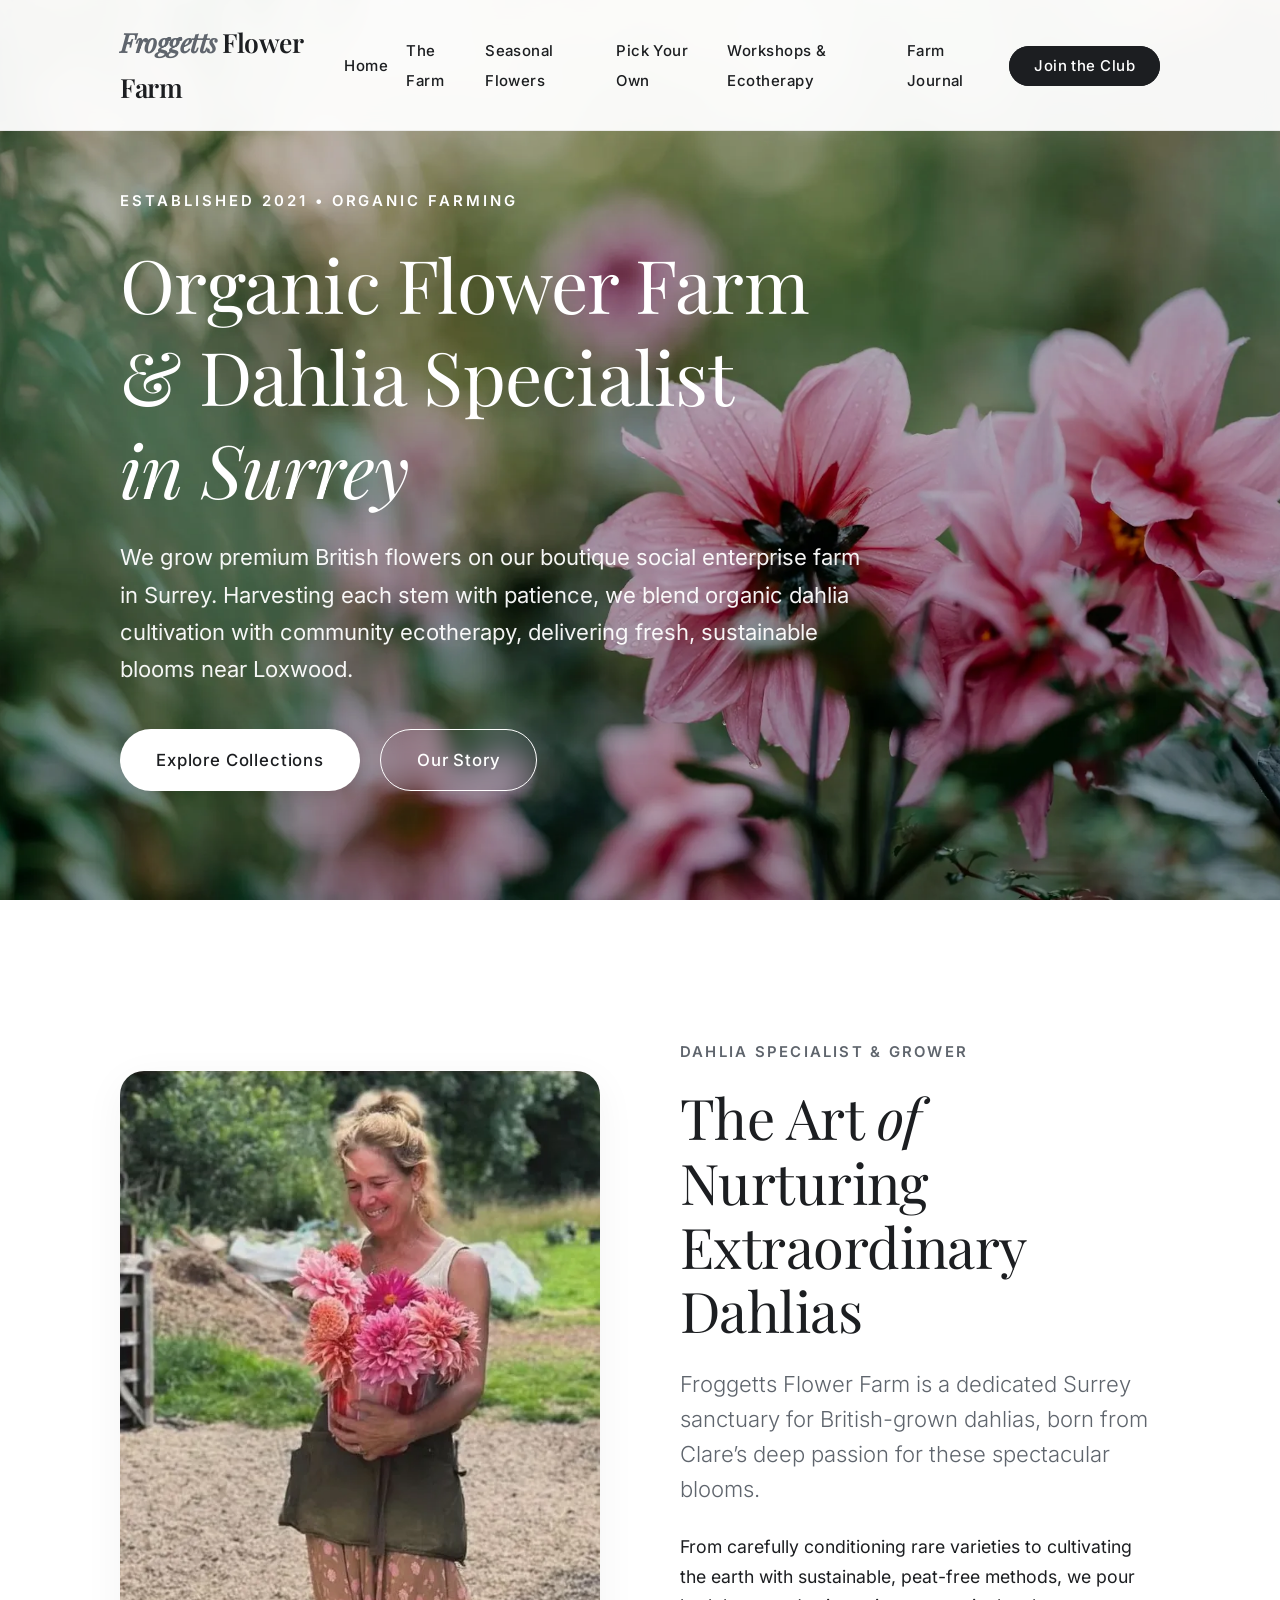
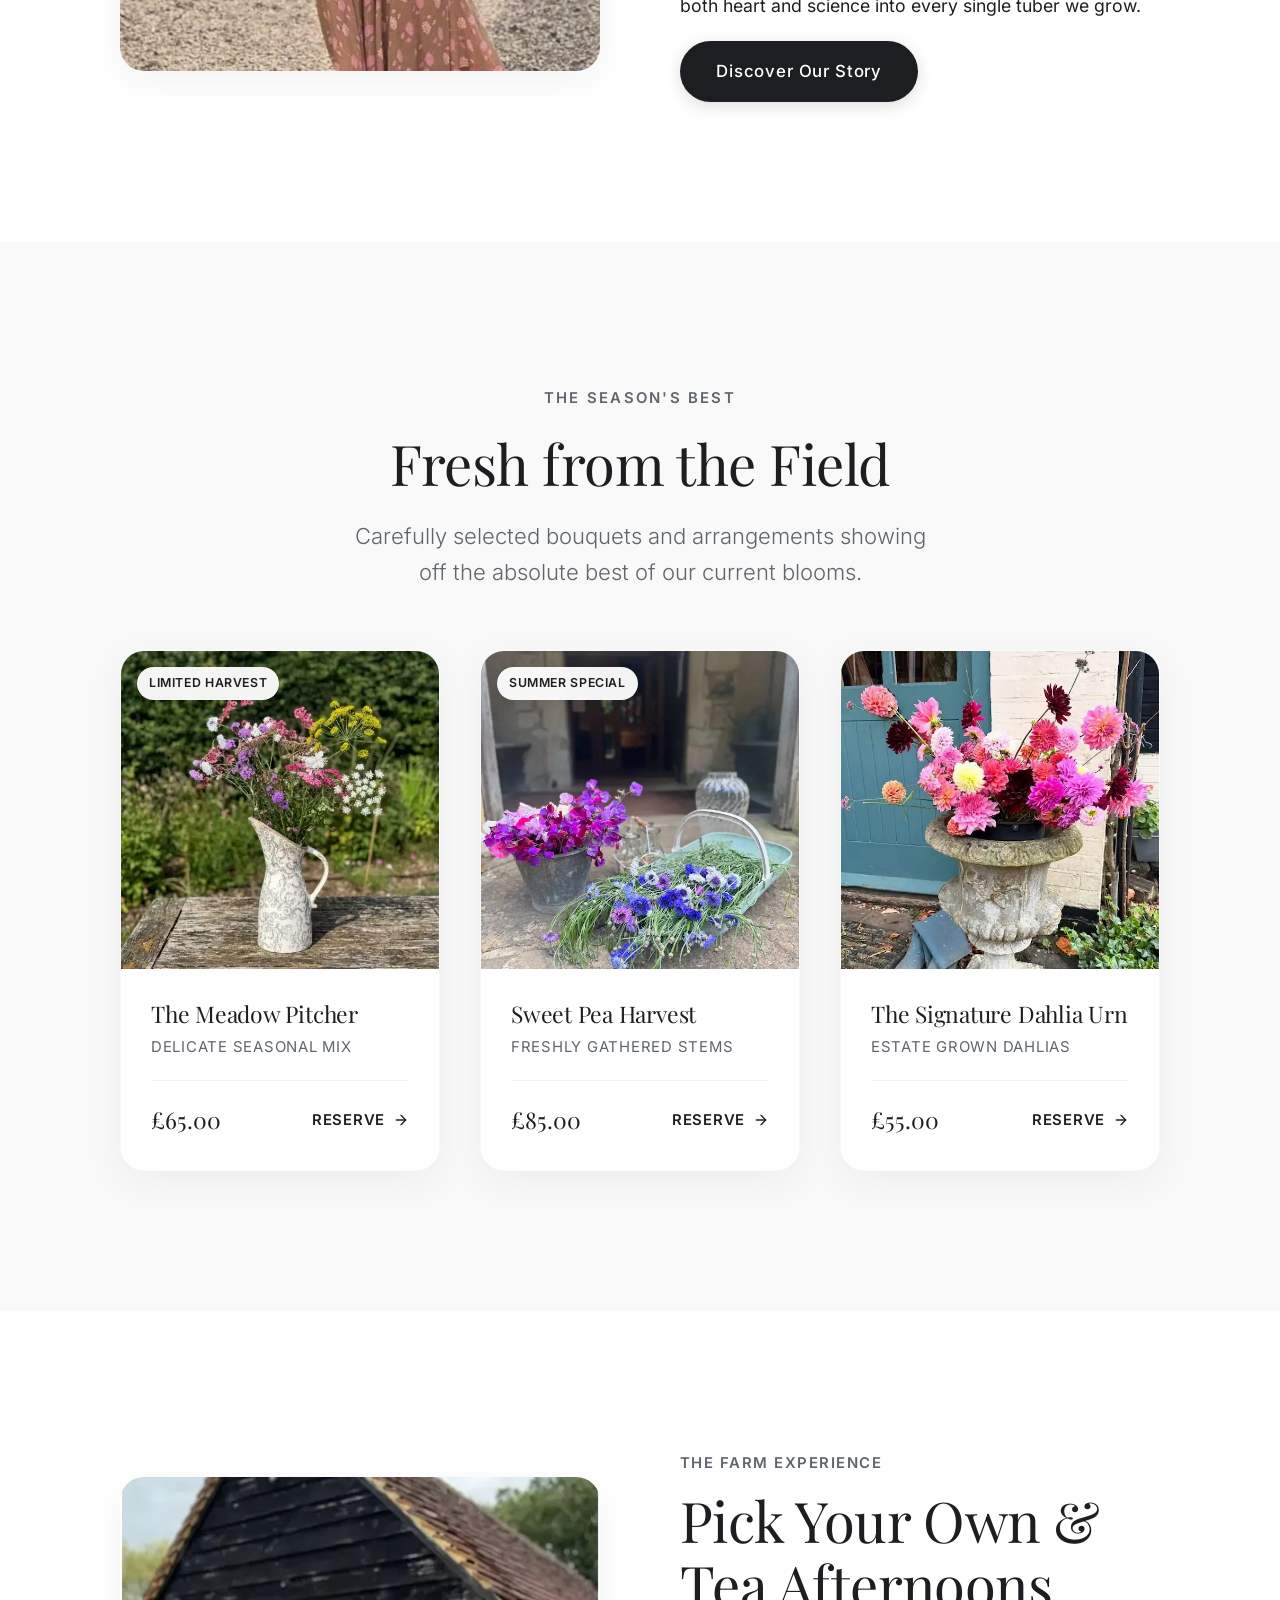
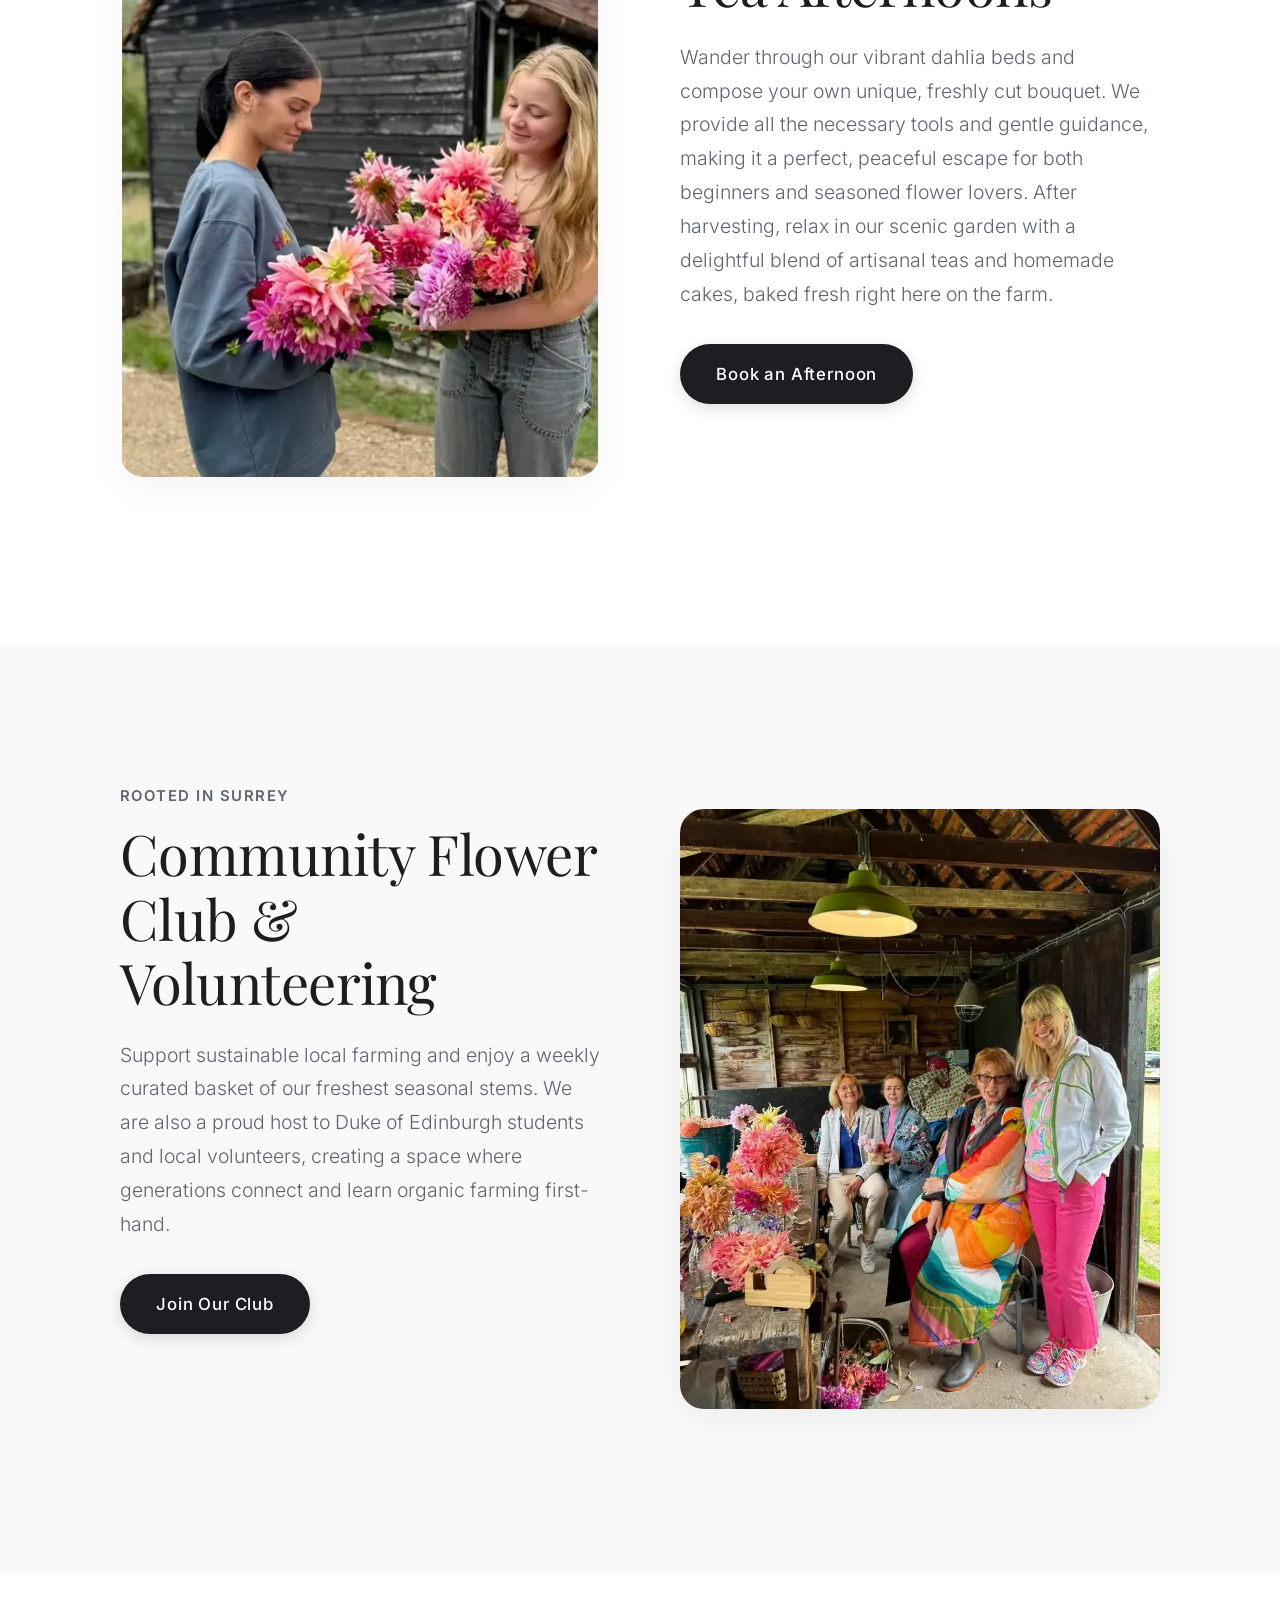
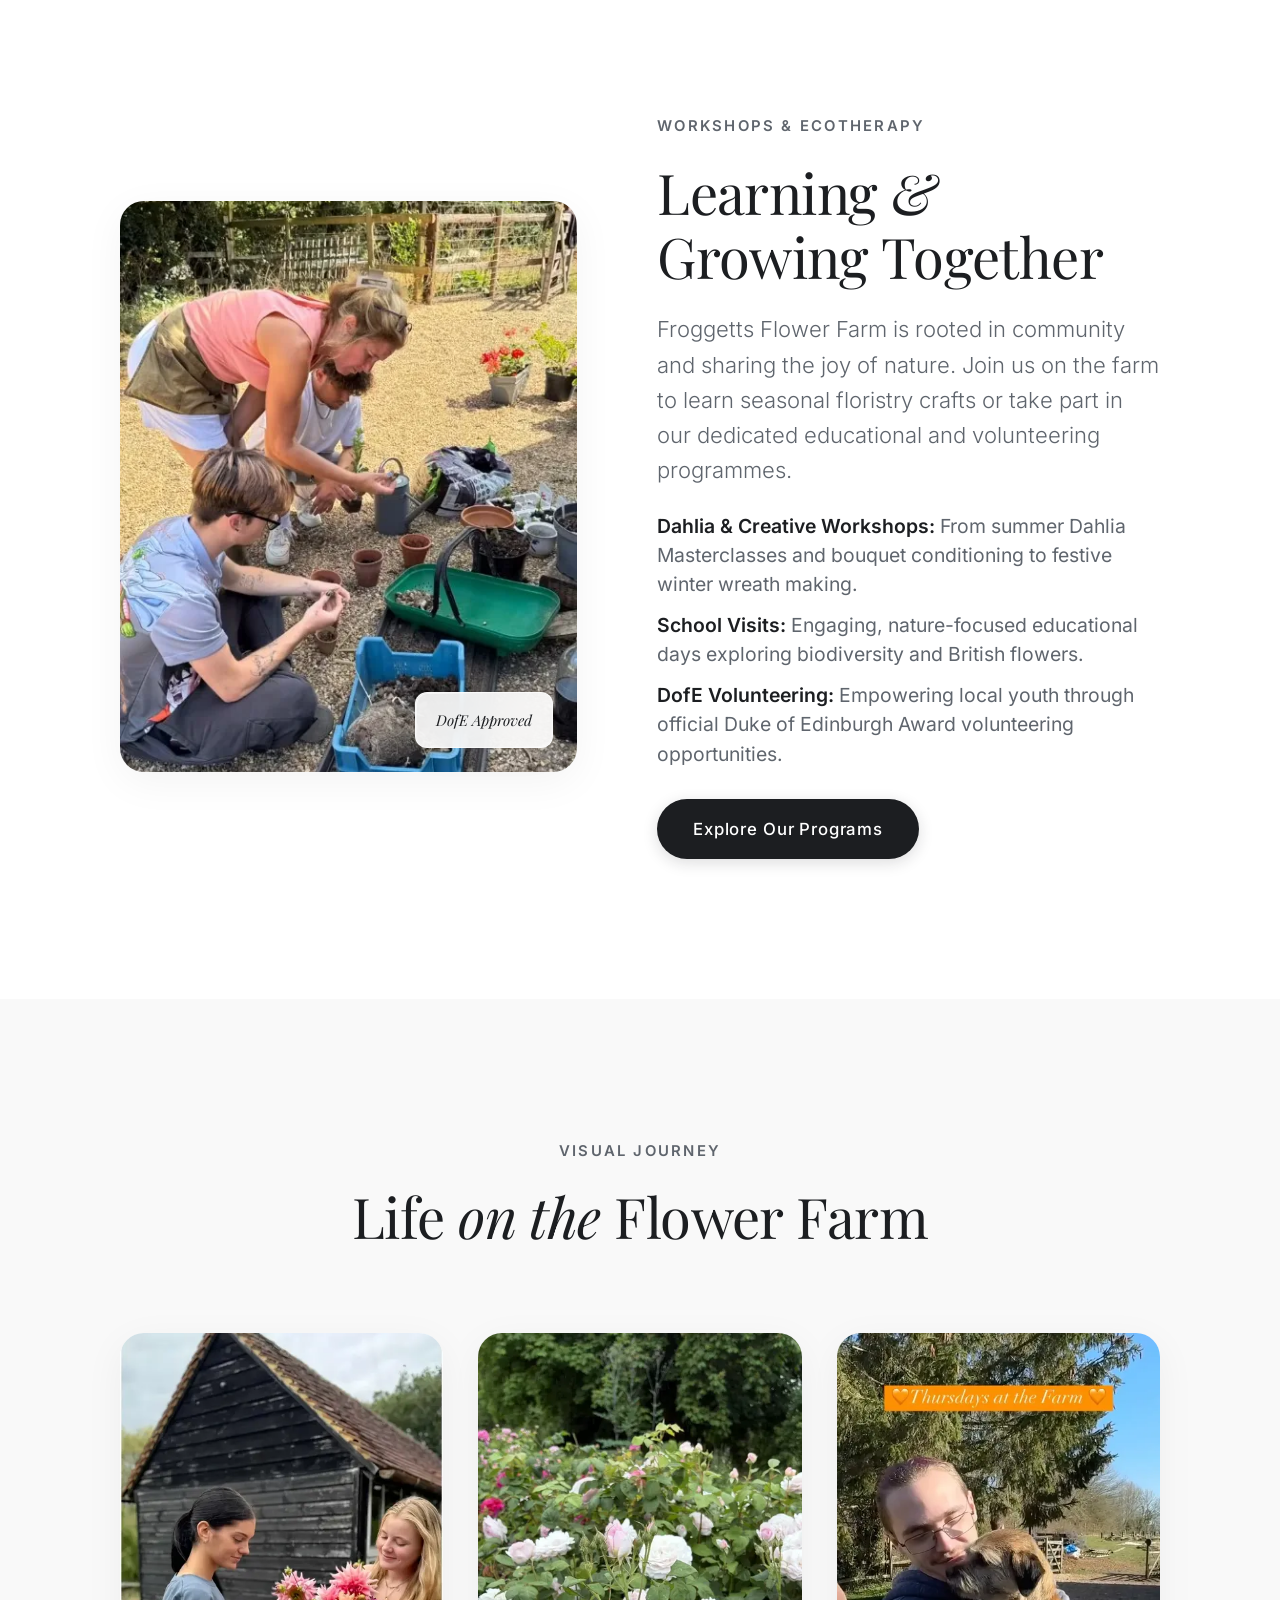
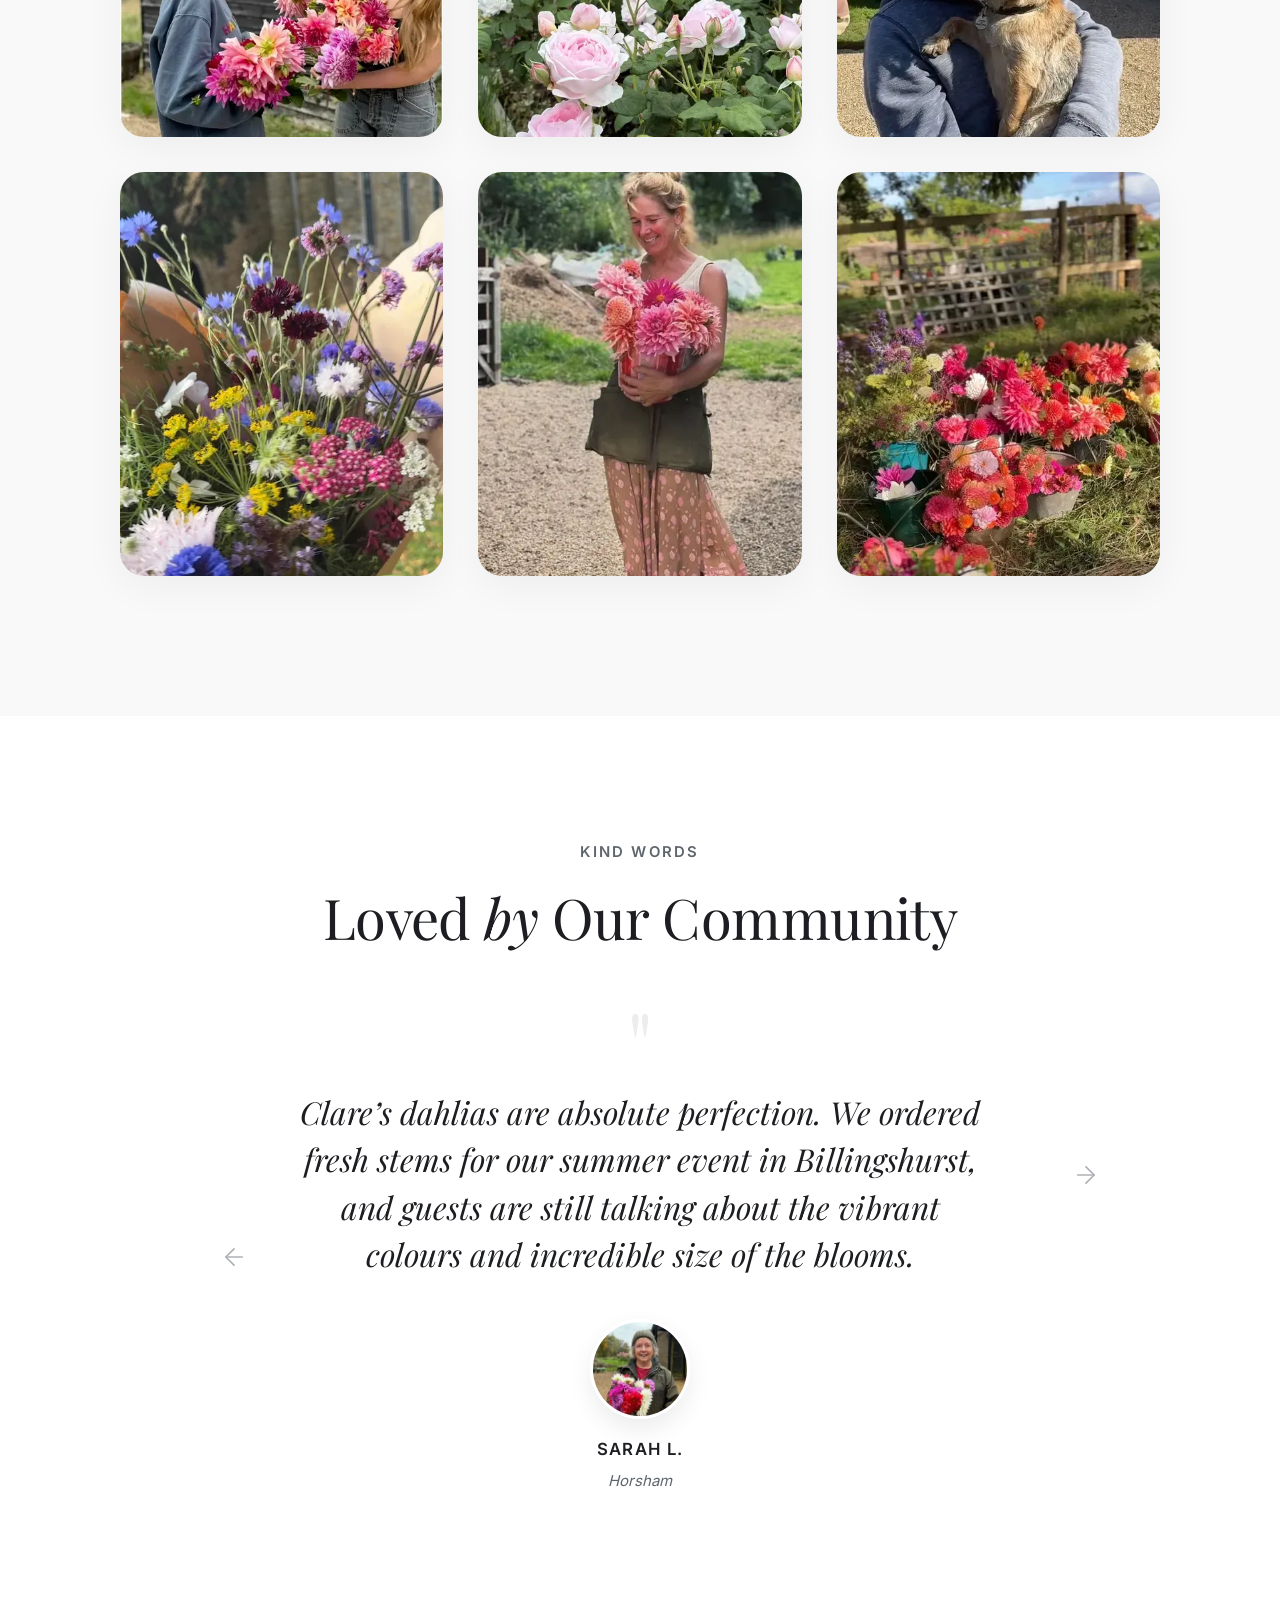
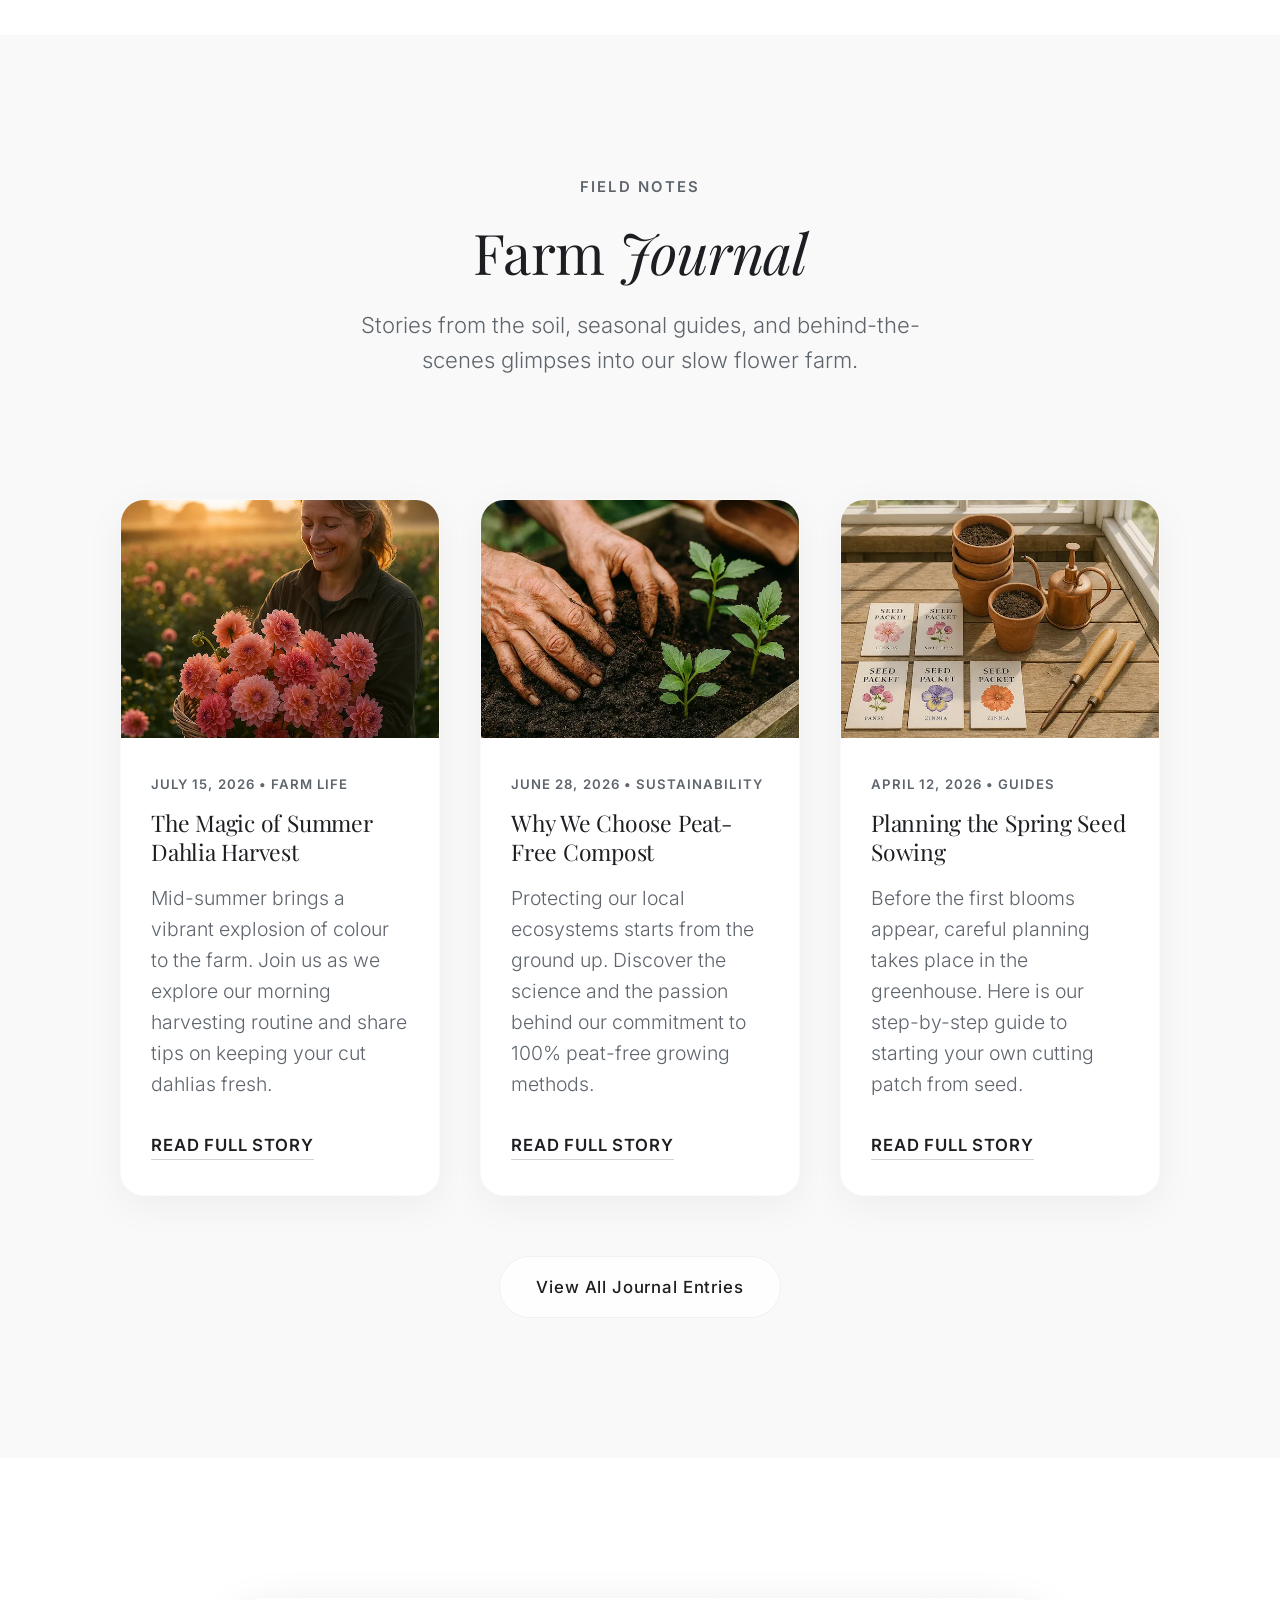
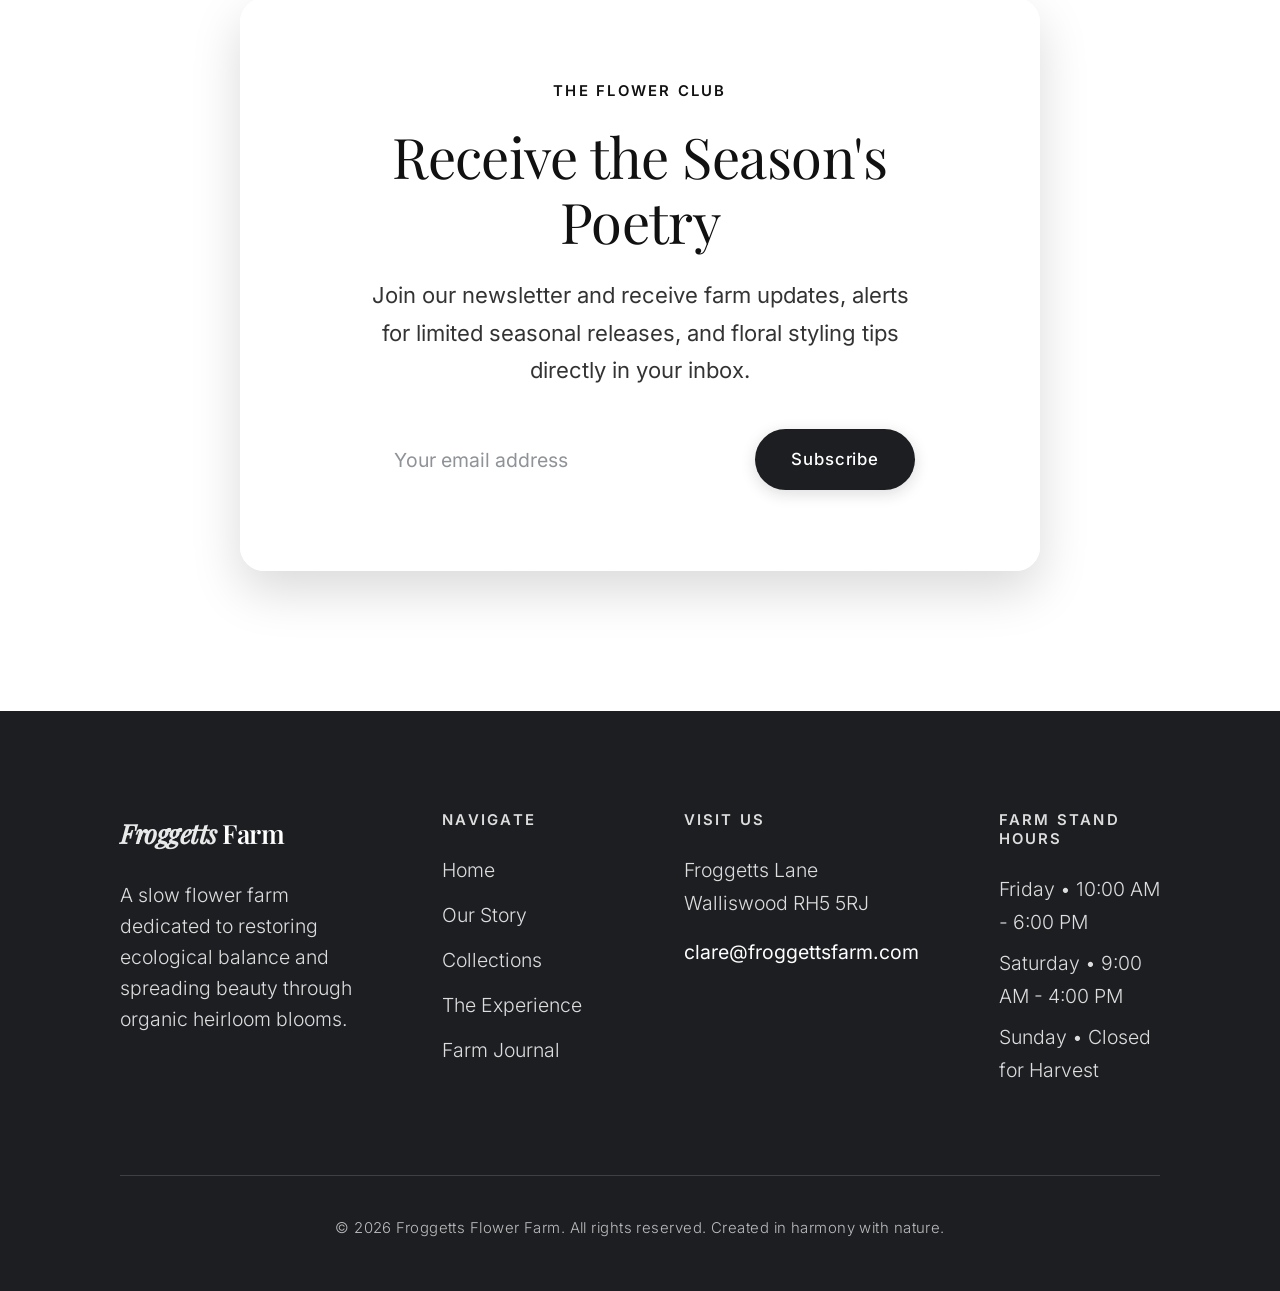
==== commit 791fde29: "undone text animation" ====
--- a/index.html
+++ b/index.html
@@ -211,11 +211,11 @@
 
         /* --- ABOUT --- */
         .about-section { padding: var(--section-padding) 0; background-color: var(--bg-primary); position: relative; z-index: 10; }
-        .about-grid { display: flex; align-items: flex-start; gap: 80px; flex-direction: row-reverse; flex-wrap: wrap; }
-        .story-content { flex: 1; min-width: 300px; display: flex; flex-direction: column; align-items: flex-start; min-height: 120vh; justify-content: center; }
+        .about-grid { display: flex; align-items: center; gap: 80px; flex-direction: row-reverse; flex-wrap: wrap; }
+        .story-content { flex: 1; min-width: 300px; display: flex; flex-direction: column; align-items: flex-start; justify-content: center; }
         .story-content .section-subtitle { margin: 0 0 var(--gap-sm) 0; max-width: 100%; }
         .story-text { font-size: var(--font-body); line-height: 1.6; color: var(--text-secondary); margin-bottom: 20px; text-align: left; }
-        .about-visual { flex: 1; min-width: 300px; position: sticky; top: 40px; }
+        .about-visual { flex: 1; min-width: 300px; position: relative; }
         .image-frame { position: relative; border-radius: var(--border-radius-lg); overflow: hidden; box-shadow: var(--soft-shadow); z-index: 2; }
         .about-img { width: 100%; height: auto; max-height: 85vh; aspect-ratio: 4 / 5; object-fit: cover; transition: var(--transition-smooth); }
         .about-img:hover { transform: scale(1.03); }
@@ -244,12 +244,12 @@
         /* --- FARM EDITORIAL (PYO / COMMUNITY) --- */
         .farm-editorial-section { padding: var(--section-padding) 0; background-color: var(--bg-primary); width: 100%; position: relative; z-index: 10; }
         .farm-editorial-section.bg-cream-alt { background-color: var(--bg-secondary); }
-        .editorial-flex-container { display: flex; align-items: flex-start; gap: 80px; }
+        .editorial-flex-container { display: flex; align-items: center; gap: 80px; }
         .editorial-flex-container.row-reversed { flex-direction: row-reverse; }
-        .editorial-image-block { flex: 1; position: sticky; top: 40px; }
+        .editorial-image-block { flex: 1; position: relative; }
         .editorial-display-img { width: 100%; height: auto; max-height: 85vh; aspect-ratio: 4 / 5; object-fit: cover; border-radius: var(--border-radius-lg); box-shadow: var(--soft-shadow); transition: transform 0.4s ease; }
         .editorial-display-img:hover { transform: scale(1.015); }
-        .editorial-text-block { flex: 1; display: flex; flex-direction: column; align-items: flex-start; min-height: 120vh; justify-content: center; }
+        .editorial-text-block { flex: 1; display: flex; flex-direction: column; align-items: flex-start; justify-content: center; }
         .editorial-subtitle { font-family: var(--font-sans); font-size: var(--font-small); font-weight: 600; text-transform: uppercase; letter-spacing: 0.1em; color: var(--text-secondary); margin-bottom: 12px; }
         .editorial-title { font-size: var(--font-h2); margin-bottom: 24px; }
         .editorial-description { font-size: var(--font-body); color: var(--text-secondary); font-weight: 300; line-height: 1.75; margin-bottom: 32px; }
@@ -258,12 +258,12 @@
 
         /* --- LEARNING --- */
         .learning-section#learning { background-color: var(--bg-primary) !important; width: 100%; padding: var(--section-padding) 0; position: relative; z-index: 10; }
-        .learning-flex-container { display: flex; align-items: flex-start; gap: var(--gap-xl); flex-wrap: wrap; width: 100%; }
-        .learning-image-wrapper { flex: 1; min-width: 340px; position: sticky; top: 40px; }
+        .learning-flex-container { display: flex; align-items: center; gap: var(--gap-xl); flex-wrap: wrap; width: 100%; }
+        .learning-image-wrapper { flex: 1; min-width: 340px; position: relative; }
         .learning-single-img { width: 100%; height: auto; max-height: 85vh; aspect-ratio: 4 / 5; object-fit: cover; border-radius: var(--border-radius-lg); box-shadow: var(--soft-shadow); }
         .learning-badge { position: absolute; bottom: 24px; right: 24px; padding: 12px 20px; border-radius: 12px; background: rgba(255, 255, 255, 0.9) !important; backdrop-filter: blur(16px); box-shadow: 0 10px 30px rgba(0, 0, 0, 0.08); z-index: 3; }
         .learning-badge span { font-family: var(--font-serif); font-style: italic; color: var(--text-primary); font-weight: 500; font-size: var(--font-small); }
-        .learning-content { flex: 1.1; min-width: 300px; display: flex; flex-direction: column; align-items: flex-start; min-height: 120vh; justify-content: center; }
+        .learning-content { flex: 1.1; min-width: 300px; display: flex; flex-direction: column; align-items: flex-start; justify-content: center; }
         .learning-content .section-subtitle { margin: 0 0 var(--gap-sm) 0; max-width: 100%; }
         .learning-list { list-style: none; padding: 0; margin: 0 0 30px 0; display: flex; flex-direction: column; gap: 12px; width: 100%; }
         .learning-list li { text-align: left; line-height: 1.5; font-size: var(--font-body); color: var(--text-secondary); }
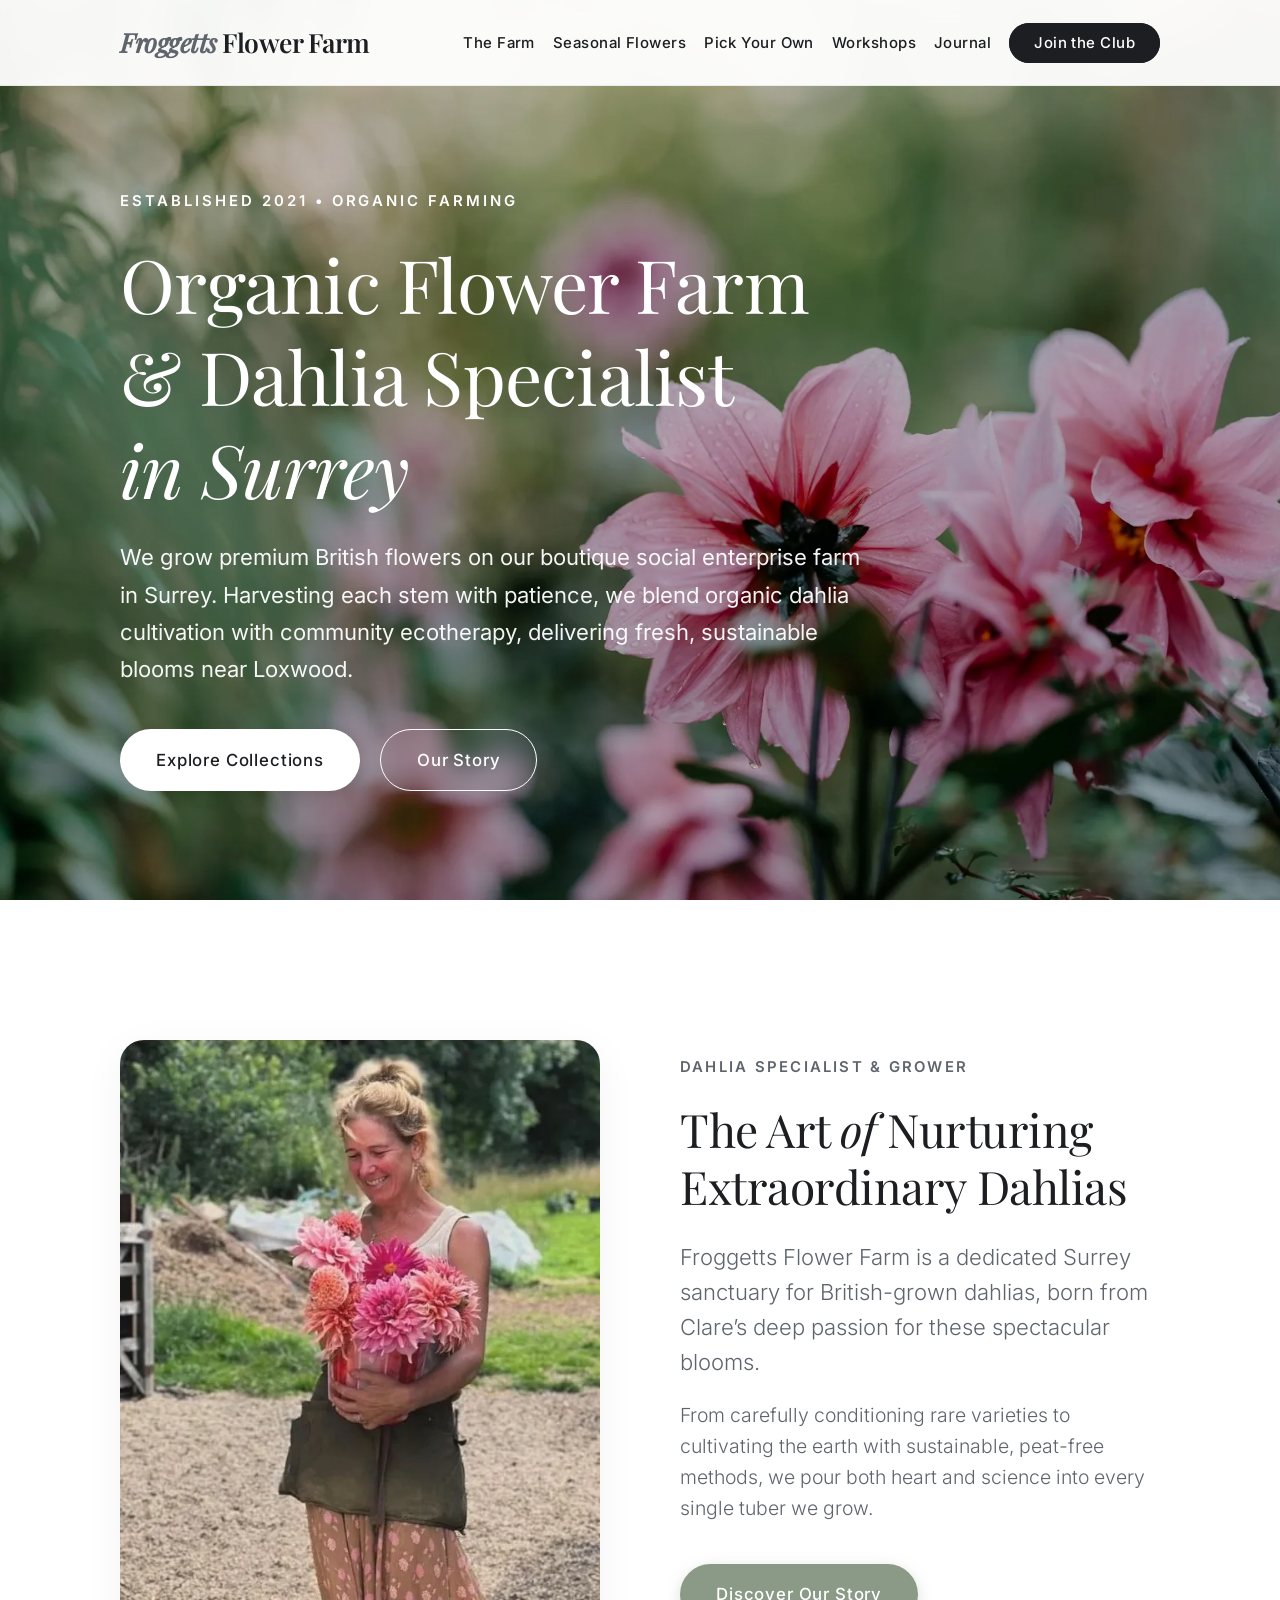
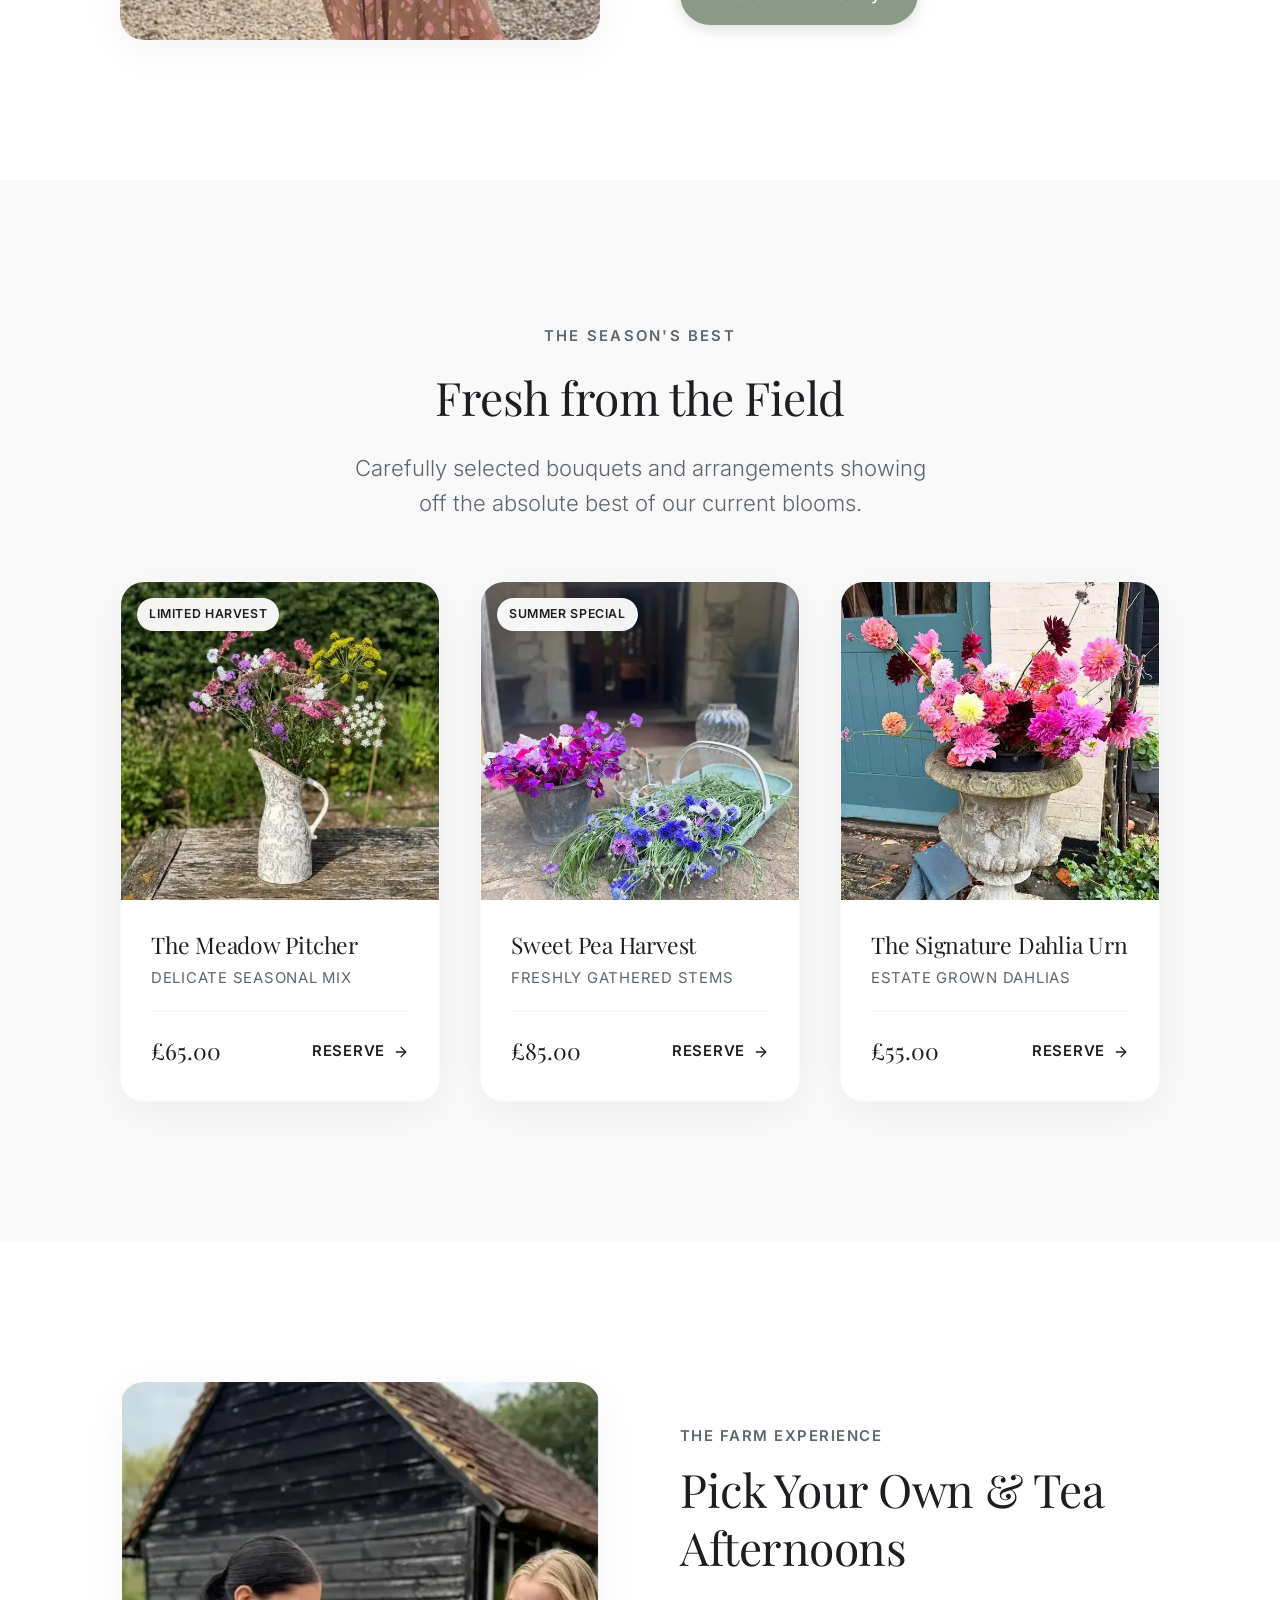
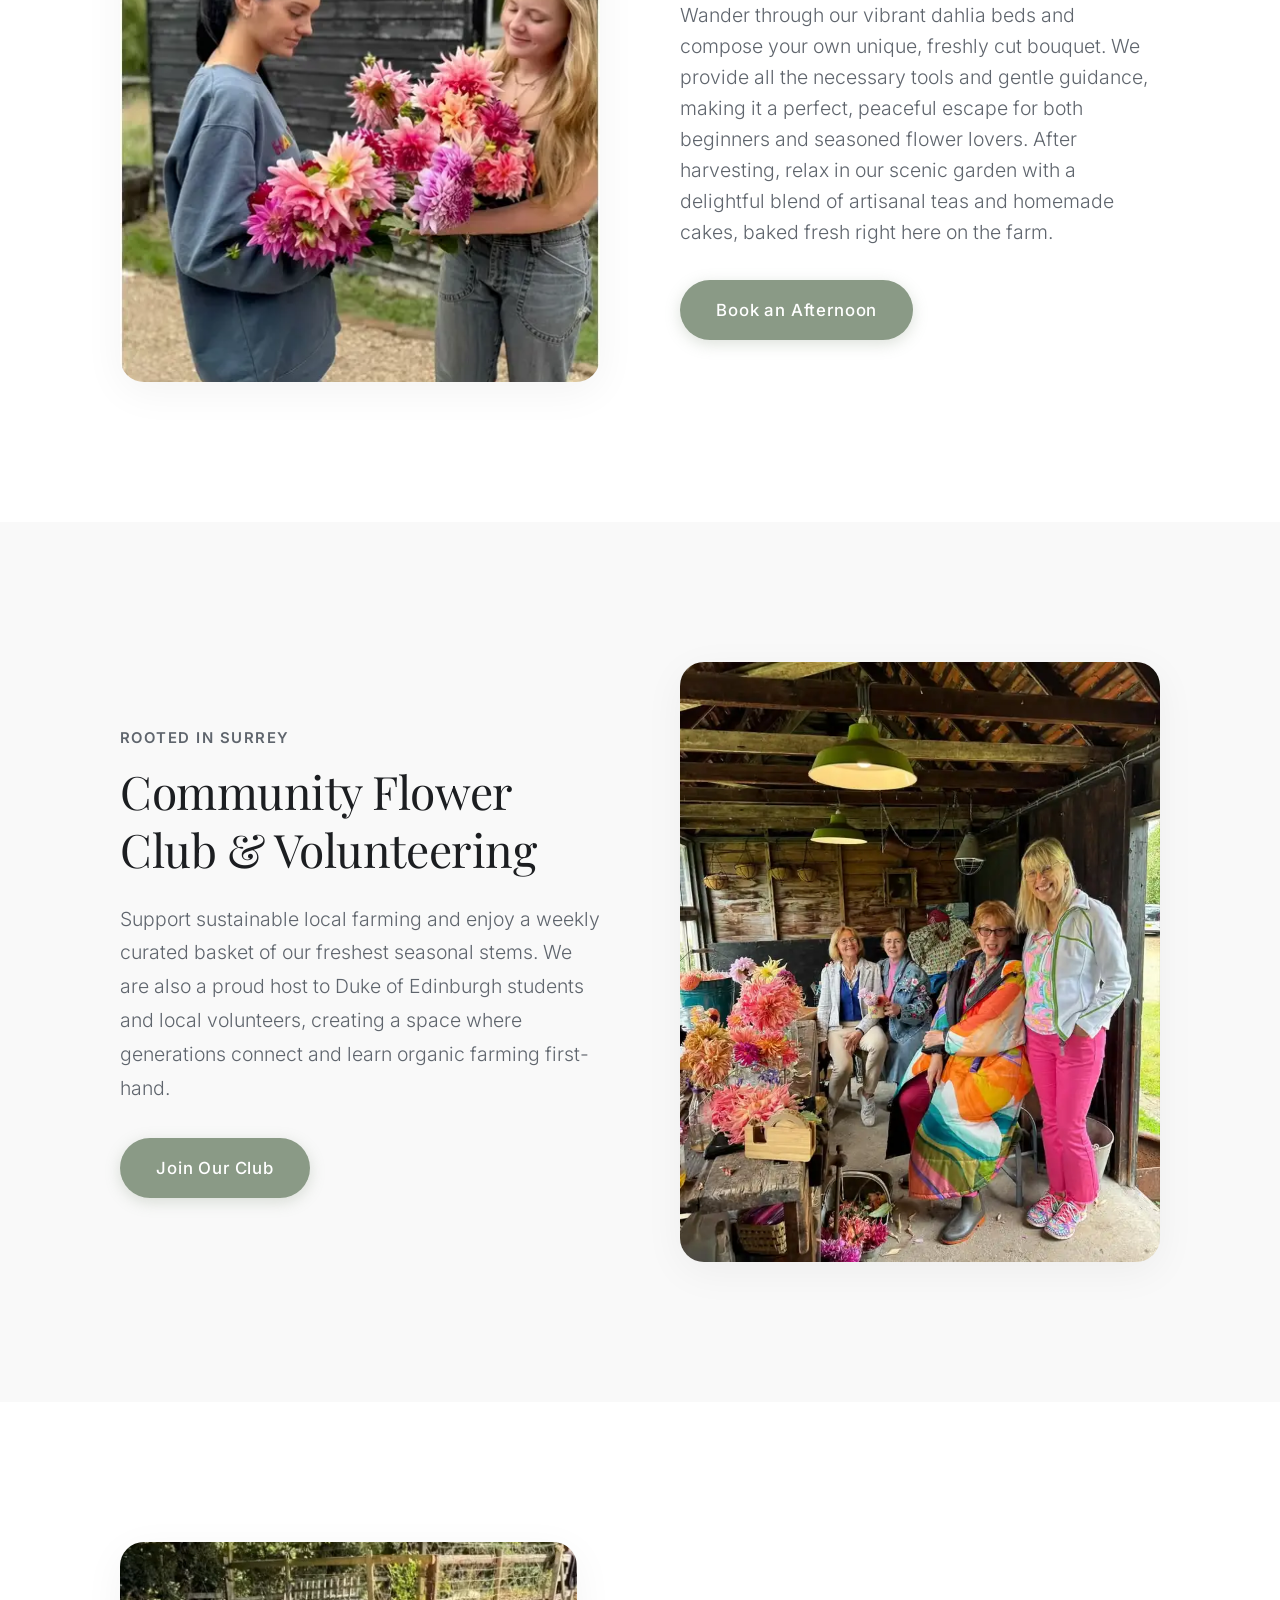
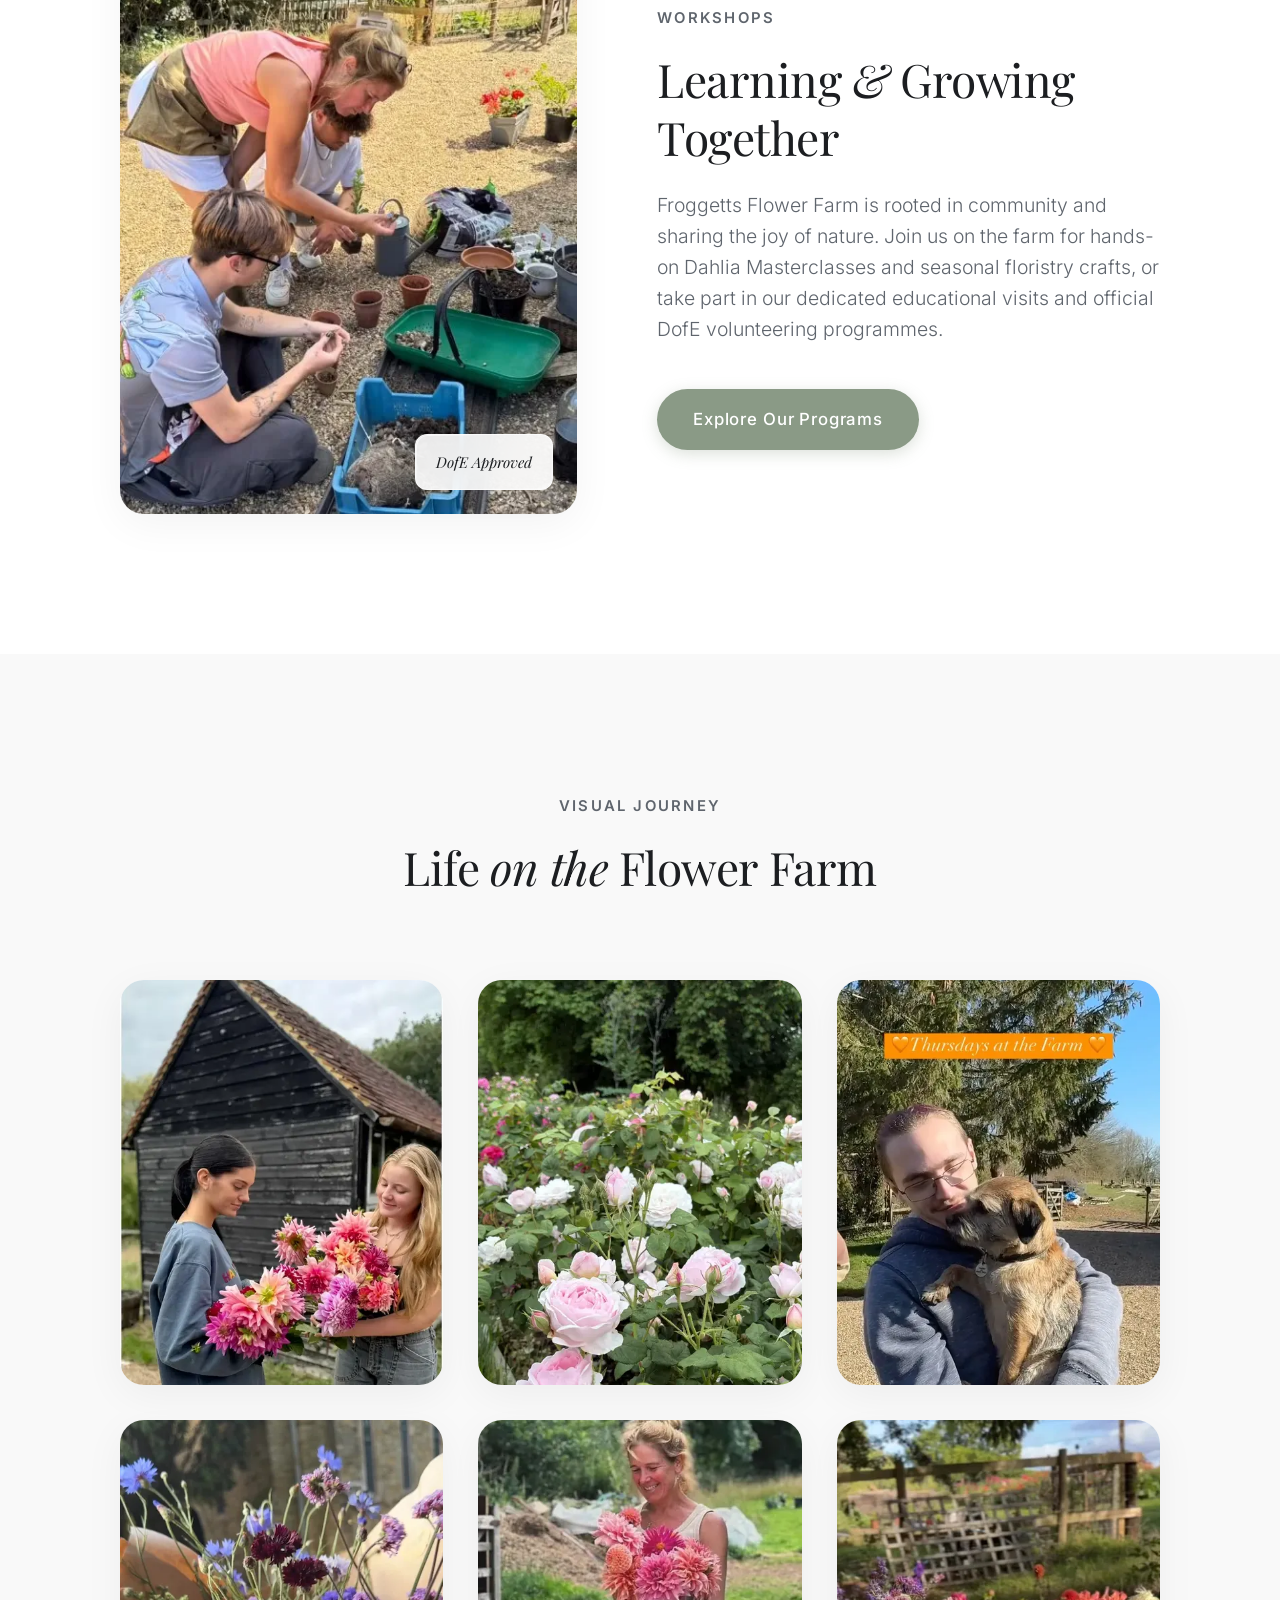
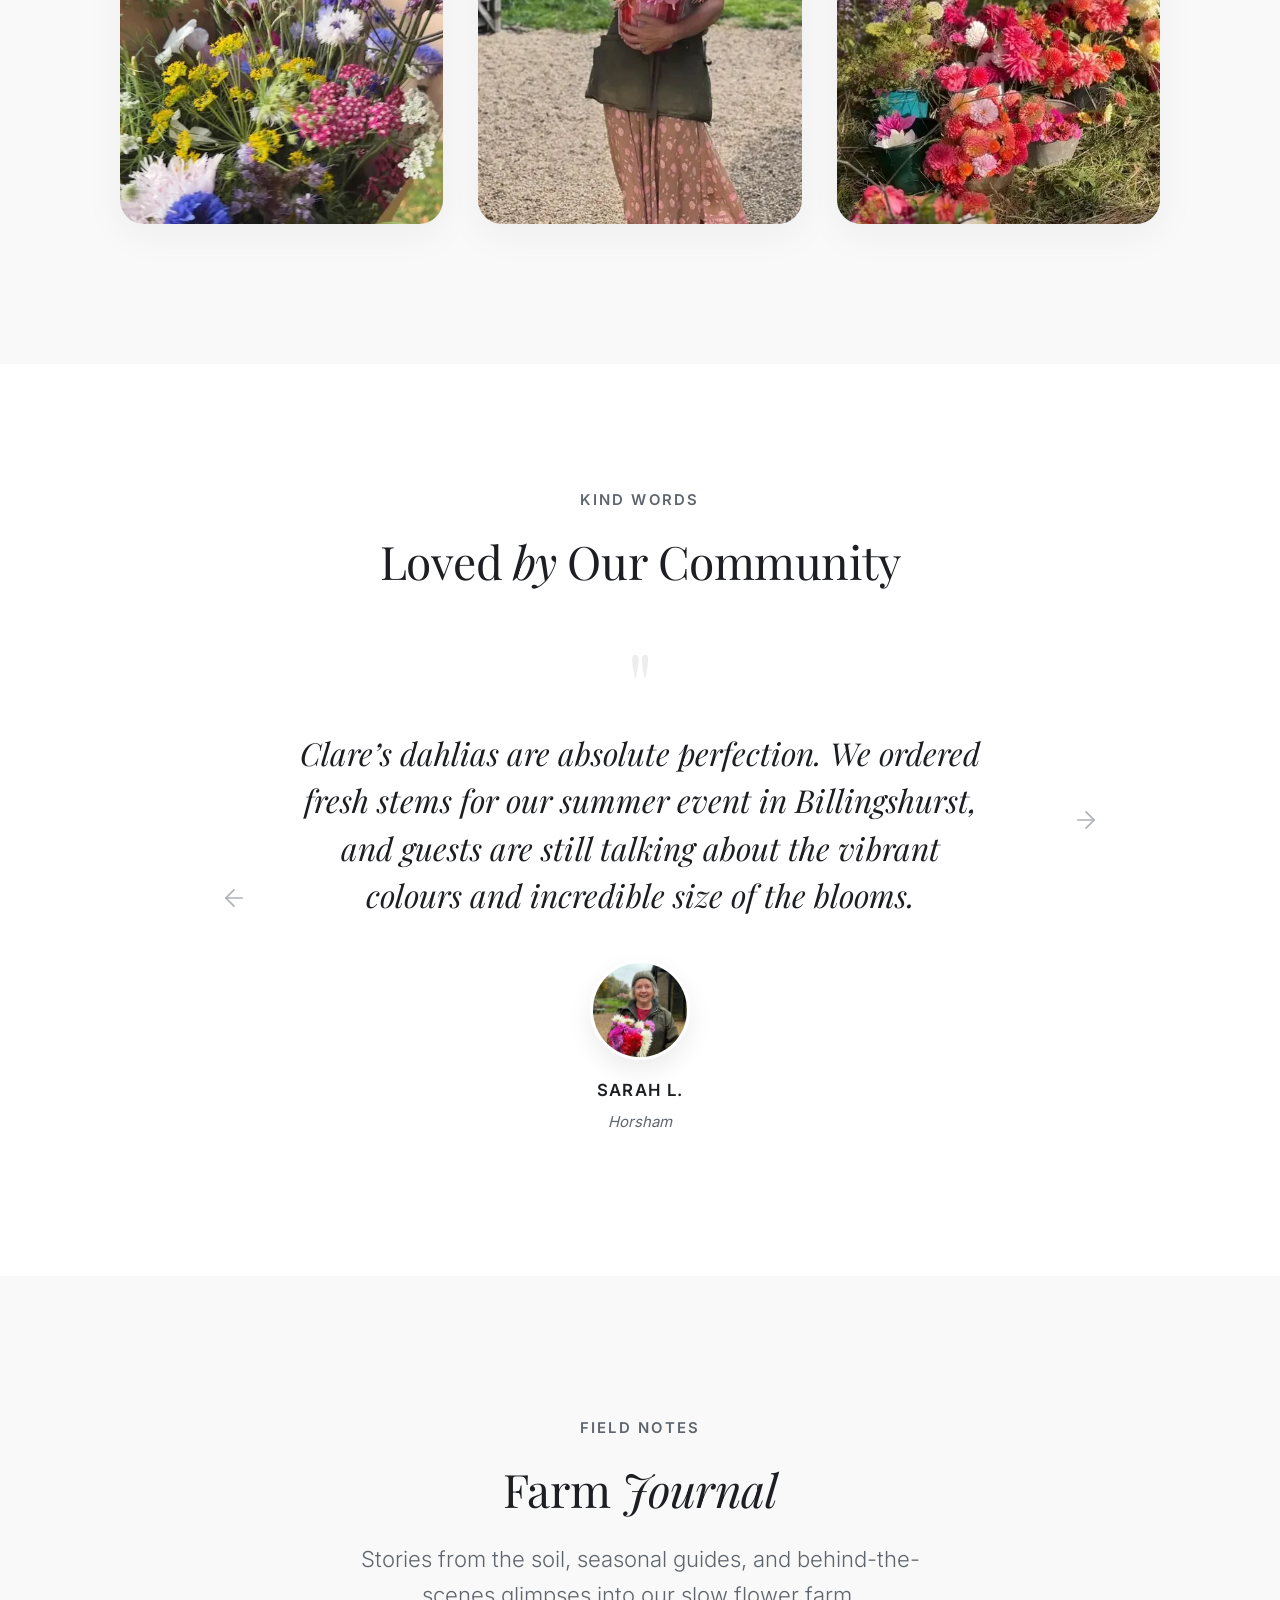
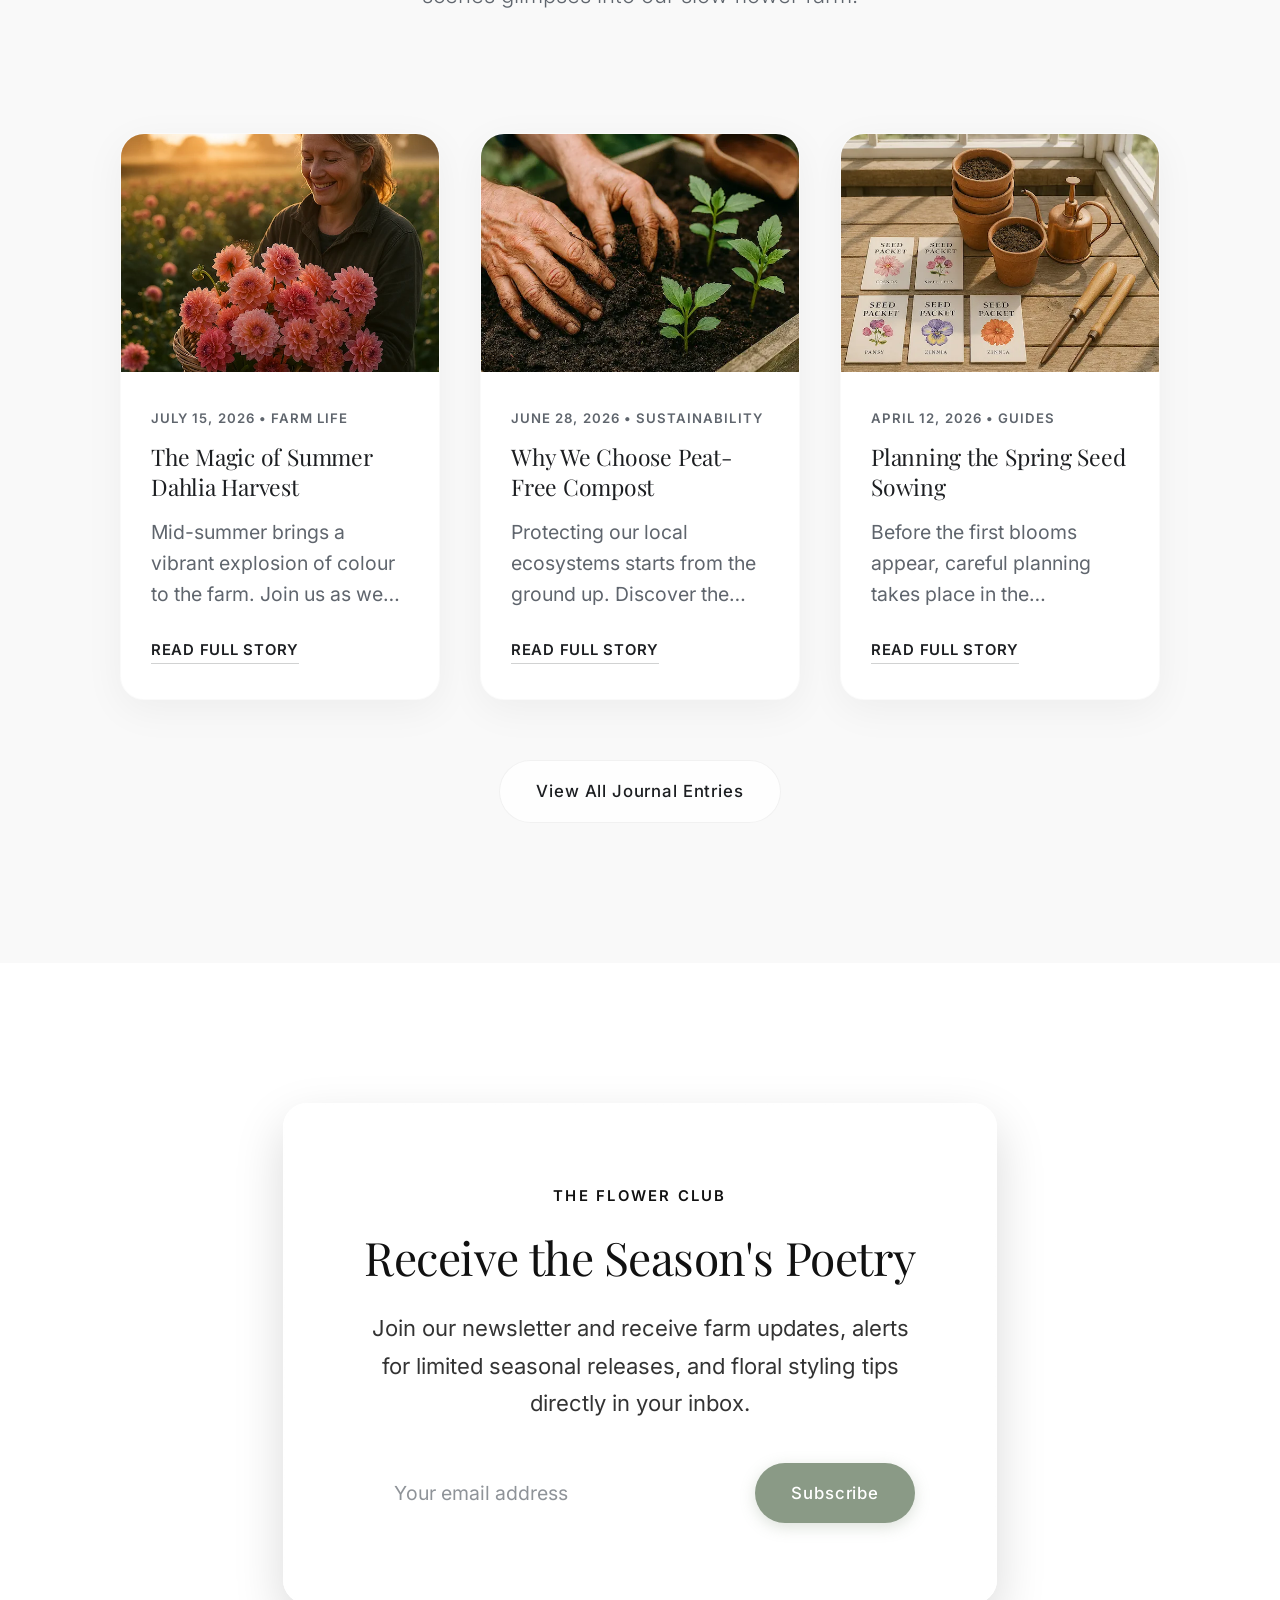
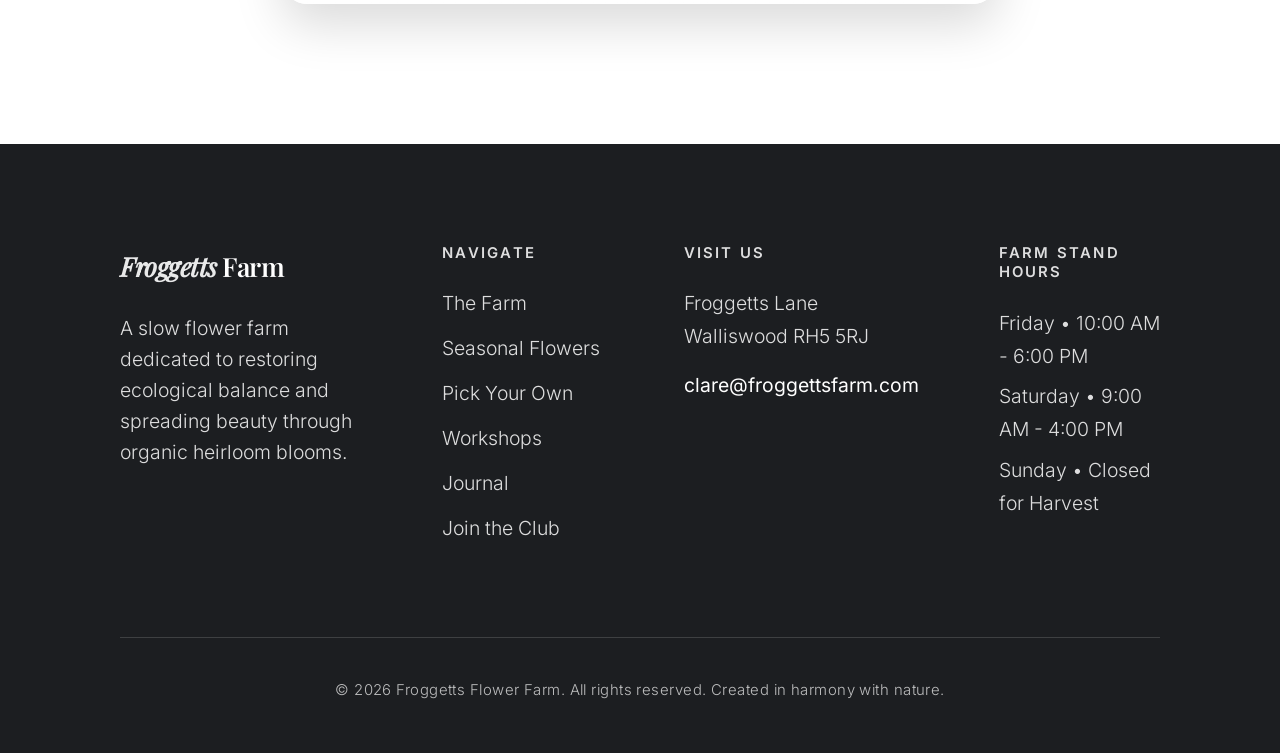
==== commit 91dd107c: "typgraphia, sections edit, blog cars adjusted" ====
--- a/index.html
+++ b/index.html
@@ -88,7 +88,7 @@
             --font-sans: 'Inter', -apple-system, BlinkMacSystemFont, "Segoe UI", Roboto, sans-serif;
             
             --font-h1: clamp(2.6rem, 4.5vw + 1rem, 4.2rem);     
-            --font-h2: clamp(2rem, 3vw + 1rem, 3.2rem);         
+            --font-h2: clamp(1.8rem, 2.5vw + 0.8rem, 2.8rem);        
             --font-h3: clamp(1.4rem, 1.5vw + 0.8rem, 1.8rem);   
             --font-h4: clamp(1.1rem, 1vw + 0.8rem, 1.3rem);     
             
@@ -126,7 +126,7 @@
         body { font-family: var(--font-sans); line-height: 1.7; overflow-x: clip; }
 
         h1 { font-size: var(--font-h1); line-height: 1.1; }
-        h2 { font-size: var(--font-h2); line-height: 1.15; }
+        h2 { font-size: var(--font-h2); line-height: 1.25; }
         h3 { font-size: var(--font-h3); line-height: 1.3; }
         h4 { font-size: var(--font-h4); line-height: 1.4; }
 
@@ -145,8 +145,8 @@
         .section-subtitle { font-size: var(--font-subtitle); color: var(--text-secondary); max-width: 600px; margin: 0 auto var(--gap-lg); font-weight: 300; line-height: 1.6; }
 
         .btn { display: inline-flex; align-items: center; justify-content: center; padding: 16px 36px; font-size: var(--font-btn); font-weight: 500; border-radius: 40px; transition: var(--transition-smooth); letter-spacing: 0.05em; position: relative; overflow: hidden; }
-        .btn-primary { background-color: var(--text-primary); color: var(--white); box-shadow: 0 4px 15px rgba(28, 30, 33, 0.15); }
-        .btn-primary:hover { background-color: #33373C; transform: translateY(-2px); box-shadow: 0 8px 25px rgba(28, 30, 33, 0.25); }
+        .btn-primary { background-color: #8A9A86; color: var(--white); box-shadow: 0 4px 15px rgba(138, 154, 134, 0.3); border: none; }
+        .btn-primary:hover { background-color: #768672; color: var(--white); transform: translateY(-2px); box-shadow: 0 8px 25px rgba(138, 154, 134, 0.4); }
         .btn-secondary { background-color: rgba(255, 255, 255, 0.85); color: var(--text-primary); border: 1px solid rgba(0, 0, 0, 0.05); backdrop-filter: blur(10px); }
         .btn-secondary:hover { background-color: var(--white); transform: translateY(-2px); box-shadow: 0 8px 25px rgba(0, 0, 0, 0.05); }
 
@@ -253,7 +253,7 @@
         .editorial-subtitle { font-family: var(--font-sans); font-size: var(--font-small); font-weight: 600; text-transform: uppercase; letter-spacing: 0.1em; color: var(--text-secondary); margin-bottom: 12px; }
         .editorial-title { font-size: var(--font-h2); margin-bottom: 24px; }
         .editorial-description { font-size: var(--font-body); color: var(--text-secondary); font-weight: 300; line-height: 1.75; margin-bottom: 32px; }
-        .editorial-cta-link { font-family: var(--font-sans); font-size: var(--font-btn); font-weight: 600; color: var(--text-primary); letter-spacing: 0.05em; text-transform: uppercase; text-decoration: none; transition: all 0.3s ease; border-bottom: 1px solid rgba(28, 30, 33, 0.2); padding-bottom: 4px; }
+        .editorial-cta-link { font-family: var(--font-sans); font-size: var(--font-small); font-weight: 600; color: var(--text-primary); letter-spacing: 0.05em; text-transform: uppercase; text-decoration: none; transition: all 0.3s ease; border-bottom: 1px solid rgba(28, 30, 33, 0.2); padding-bottom: 4px; }
         .editorial-cta-link:hover { color: var(--text-secondary); border-bottom: 1px solid var(--text-primary); transform: translateX(4px); }
 
         /* --- LEARNING --- */
@@ -369,7 +369,18 @@
         .journal-title { font-size: var(--font-h4); line-height: 1.3; margin-bottom: 16px; transition: var(--transition-fast); }
         .journal-title a { text-decoration: none; color: inherit; }
         .journal-card:hover .journal-title { color: var(--text-secondary); }
-        .journal-excerpt { font-size: var(--font-body); color: var(--text-secondary); line-height: 1.6; margin-bottom: 30px; font-weight: 300; flex-grow: 1; }
+        .journal-excerpt { 
+                    font-size: var(--font-body); 
+                    color: var(--text-secondary); 
+                    line-height: 1.6; 
+                    margin-bottom: 24px; 
+                    font-weight: 400; 
+                    flex-grow: 1;
+                    display: -webkit-box; 
+                    -webkit-line-clamp: 3; /* Ez mondja meg, hogy pontosan 3 sornál vágja el a szöveget */
+                    -webkit-box-orient: vertical;  
+                    overflow: hidden; 
+                }
         
         /* --- SUBSCRIBE --- */
         .subscribe-section { position: relative; padding: 140px 0; display: flex; align-items: center; justify-content: center; background-image: url('images/hero_bg.webp'); background-size: cover; background-position: center; background-attachment: fixed; z-index: 10; }
@@ -421,7 +432,7 @@
             .nav-menu.active { right: 0; }
             .nav-menu ul { flex-direction: column; align-items: flex-start; gap: 30px; }
             .hero-glass-card { padding: 40px 24px; }
-            .about-grid { grid-template-columns: 1fr; gap: 60px; }
+            .about-grid { flex-direction: column; gap: 60px; }
             .about-visual { order: -1; }
             .about-img { height: 400px; }
             .frame-backdrop { right: -20px; bottom: -20px; left: 20px; top: 20px; }
@@ -455,12 +466,12 @@
             </a>
             <nav class="nav-menu" id="nav-menu" aria-label="Main Navigation">
               <ul>
-                <li><a href="index.html" class="nav-link" aria-current="page">Home</a></li>
+                <!-- A Home eltávolítva, mert a logó ellátja ezt a funkciót -->
                 <li><a href="about-farm.html" class="nav-link">The Farm</a></li>
                 <li><a href="seasonal-flowers.html" class="nav-link">Seasonal Flowers</a></li>
                 <li><a href="pick-your-own.html" class="nav-link">Pick Your Own</a></li>
-                <li><a href="workshops.html" class="nav-link">Workshops & Ecotherapy</a></li>
-                <li><a href="journal.html" class="nav-link">Farm Journal</a></li>
+                <li><a href="workshops.html" class="nav-link">Workshops</a></li>
+                <li><a href="journal.html" class="nav-link">Journal</a></li>
                 <li><a href="contact.html" class="nav-link contact-cta">Join the Club</a></li>
             </ul>
             </nav>
@@ -505,15 +516,15 @@
                     <span class="section-tag">DAHLIA SPECIALIST & GROWER</span>
                     <h2 class="section-title">The Art <em>of</em> Nurturing Extraordinary Dahlias</h2>
                     
-                    <p class="section-subtitle mb-24">
+                    <p class="section-subtitle" style="margin-bottom: 20px;">
                         Froggetts Flower Farm is a dedicated Surrey sanctuary for British-grown dahlias, born from Clare’s deep passion for these spectacular blooms.
                     </p>
                     
-                    <p class="paragraph-body">
+                    <p style="font-size: var(--font-body); color: var(--text-secondary); line-height: 1.6; margin-bottom: 40px; font-weight: 300;">
                         From carefully conditioning rare varieties to cultivating the earth with sustainable, peat-free methods, we pour both heart and science into every single tuber we grow.
                     </p>
 
-                    <a href="/our-story" class="btn btn-primary" style="margin-top: 20px;">Discover Our Story</a>
+                    <a href="/our-story" class="btn btn-primary">Discover Our Story</a>
                 </div>
                 <div class="about-visual">
                     <div class="image-frame">
@@ -626,10 +637,12 @@
             <div class="editorial-text-block">
                 <span class="editorial-subtitle">The Farm Experience</span>
                 <h2 class="editorial-title">Pick Your Own & Tea Afternoons</h2>
-                <p class="editorial-description">
+                
+                <p style="font-size: var(--font-body); color: var(--text-secondary); line-height: 1.6; margin-bottom: 32px; font-weight: 300;">
                     Wander through our vibrant dahlia beds and compose your own unique, freshly cut bouquet. We provide all the necessary tools and gentle guidance, making it a perfect, peaceful escape for both beginners and seasoned flower lovers. After harvesting, relax in our scenic garden with a delightful blend of artisanal teas and homemade cakes, baked fresh right here on the farm.
                 </p>
-                <a href="/pick-your-own-tea" class="btn btn-primary" style="margin-bottom: 100px;">Book an Afternoon</a>
+                
+                <a href="/pick-your-own-tea" class="btn btn-primary">Book an Afternoon</a>
             </div>
 
         </div>
@@ -646,7 +659,7 @@
                 <p class="editorial-description">
                     Support sustainable local farming and enjoy a weekly curated basket of our freshest seasonal stems. We are also a proud host to Duke of Edinburgh students and local volunteers, creating a space where generations connect and learn organic farming first-hand.
                 </p>
-                <a href="/contact" class="btn btn-primary" style="margin-bottom: 100px;">Join Our Club</a>
+                <a href="/contact" class="btn btn-primary">Join Our Club</a>
             </div>
         </div>
     </section>
@@ -670,29 +683,14 @@
             </div>
 
             <div class="learning-content">
-                <span class="section-tag">WORKSHOPS & ECOTHERAPY</span>
+                <span class="section-tag">WORKSHOPS</span>
                 <h2 class="section-title">Learning <em>&</em> Growing Together</h2>
                 
-                <p class="section-subtitle mb-24">
-                    Froggetts Flower Farm is rooted in community and sharing the joy of nature. Join us on the farm to learn seasonal floristry crafts or take part in our dedicated educational and volunteering programmes.
+                <p style="font-size: var(--font-body); color: var(--text-secondary); line-height: 1.6; margin-bottom: 24px; font-weight: 300;">
+                    Froggetts Flower Farm is rooted in community and sharing the joy of nature. Join us on the farm for hands-on Dahlia Masterclasses and seasonal floristry crafts, or take part in our dedicated educational visits and official DofE volunteering programmes.
                 </p>
 
-                <ul class="learning-list">
-                    <li>
-                        <strong>Dahlia & Creative Workshops:</strong> 
-                        From summer Dahlia Masterclasses and bouquet conditioning to festive winter wreath making.
-                    </li>   
-                    <li>
-                        <strong>School Visits:</strong> 
-                        Engaging, nature-focused educational days exploring biodiversity and British flowers.
-                    </li>
-                    <li>
-                        <strong>DofE Volunteering:</strong> 
-                        Empowering local youth through official Duke of Edinburgh Award volunteering opportunities.
-                    </li>
-                </ul>
-
-                <a href="workshops.html" class="btn btn-primary" aria-label="Explore our workshops and educational programs">
+                <a href="workshops.html" class="btn btn-primary" aria-label="Explore our workshops and educational programs" style="margin-top: 20px;">
                     Explore Our Programs
                 </a>
             </div>
@@ -987,11 +985,12 @@
                 <div class="footer-links">
                     <h3 class="footer-heading">Navigate</h3>
                     <ul>
-                        <li><a href="#hero">Home</a></li>
-                        <li><a href="#about">Our Story</a></li>
-                        <li><a href="#collections">Collections</a></li>
-                        <li><a href="#experience">The Experience</a></li>
-                        <li><a href="journal.html">Farm Journal</a></li>
+                        <li><a href="about-farm.html" class="nav-link">The Farm</a></li>
+                        <li><a href="seasonal-flowers.html" class="nav-link">Seasonal Flowers</a></li>
+                        <li><a href="pick-your-own.html" class="nav-link">Pick Your Own</a></li>
+                        <li><a href="workshops.html" class="nav-link">Workshops</a></li>
+                        <li><a href="journal.html" class="nav-link">Journal</a></li>
+                        <li><a href="contact.html" class="nav-link contact-cta">Join the Club</a></li>
                     </ul>
                 </div>
                 <div class="footer-contact">
@@ -1020,85 +1019,111 @@
     </div>
     
     <script>
-        // Header scroll effect
+        // 1. Fejléc görgetési effektus (Zökkenőmentes rögzítés)
         window.addEventListener('scroll', () => {
             const header = document.getElementById('main-header');
             if (header) {
-                if (window.scrollY > 50) {
+                if (window.scrollY > 20) { // 50-ről lecsökkentve, hogy azonnal reagáljon
                     header.classList.add('scrolled');
                 } else {
                     header.classList.remove('scrolled');
                 }
             }
-        });
-
-        // Mobile nav toggle
+        }, { passive: true }); // Teljesítmény optimalizálás görgetéshez
+
+        // 2. Mobil menü vezérlés
         const toggle = document.getElementById('mobile-nav-toggle');
         const menu = document.getElementById('nav-menu');
         if (toggle && menu) {
-            toggle.addEventListener('click', () => {
+            toggle.addEventListener('click', (e) => {
+                e.stopPropagation(); // Meggátolja, hogy a kattintás azonnal bezárja
                 menu.classList.toggle('active');
                 toggle.classList.toggle('active');
             });
-        }
-
-        // Smooth scroll for anchors
+
+            // Ha a menün kívülre kattintanak, záródjon be automatic
+            document.addEventListener('click', (e) => {
+                if (!menu.contains(e.target) && !toggle.contains(e.target)) {
+                    menu.classList.remove('active');
+                    toggle.classList.remove('active');
+                }
+            });
+        }
+
+        // 3. Finom görgetés a horgony (anchor) linkekhez
         document.querySelectorAll('a[href^="#"]').forEach(anchor => {
             anchor.addEventListener('click', function (e) {
                 e.preventDefault();
-                const target = document.querySelector(this.getAttribute('href'));
+                const targetId = this.getAttribute('href');
+                if (targetId === '#') return;
+                
+                const target = document.querySelector(targetId);
                 if (target) {
                     if (menu) menu.classList.remove('active');
                     if (toggle) toggle.classList.remove('active');
-                    target.scrollIntoView({
+                    
+                    // Kiszámoljuk a fix fejléc magasságát, hogy ne takarja ki a címsort
+                    const headerOffset = document.getElementById('main-header')?.offsetHeight || 80;
+                    const elementPosition = target.getBoundingClientRect().top;
+                    const offsetPosition = elementPosition + window.pageYOffset - headerOffset;
+
+                    window.scrollTo({
+                        top: offsetPosition,
                         behavior: 'smooth'
                     });
                 }
             });
         });
 
-        // Intersection Observer for fade-in animations
+        // 4. Javított és biztonságos Görgetési Animáció (Intersection Observer)
         const observerOptions = {
-            threshold: 0.15,
-            rootMargin: '0px 0px -150px 0px'
+            threshold: 0.1, // 0.15-ről csökkentve, hogy kisebb kijelzőkön is hamarabb elinduljon
+            rootMargin: '0px 0px -50px 0px'
         };
 
         const observer = new IntersectionObserver((entries) => {
             entries.forEach(entry => {
                 if (entry.isIntersecting) {
                     entry.target.classList.add('fade-in-section');
+                    
+                    // Csak azokat az elemeket animáljuk, amik valóban bent vannak a szekcióban
                     const cards = entry.target.querySelectorAll('.product-card, .editorial-text-block, .gallery-item, .learning-content, .journal-card');
                     cards.forEach((card, index) => {
-                        card.style.animationDelay = `${index * 0.2}s`;
+                        card.style.animationDelay = `${index * 0.15}s`; // Finomabb, 0.15s-es lépcsőzetesség
                         card.classList.add('fade-in-card');
                     });
+                    
                     observer.unobserve(entry.target);
                 }
             });
         }, observerOptions);
 
+        // Csak akkor figyeljük, ha léteznek a szekciók
         document.querySelectorAll('.about-section, .collections-section, .farm-editorial-section, .learning-section, .gallery-section, .testimonials-section, .subscribe-section, .journal-teaser-section').forEach(section => {
             observer.observe(section);
         });
 
-        // Gallery Slider Logic
+        // 5. Galéria Csúszka (Slider) logika mobilra
         const galleryTrack = document.querySelector('.gallery-grid');
         const prevBtn = document.getElementById('gallery-prev');
         const nextBtn = document.getElementById('gallery-next');
 
         if (galleryTrack && prevBtn && nextBtn) {
+            const getScrollAmount = () => {
+                const firstItem = galleryTrack.querySelector('.gallery-item');
+                return firstItem ? firstItem.offsetWidth + 35 : 300; // 35px a gap mérete a CSS-ben
+            };
+
             nextBtn.addEventListener('click', () => {
-                const itemWidth = galleryTrack.querySelector('.gallery-item').offsetWidth + 40;
-                galleryTrack.scrollBy({ left: itemWidth, behavior: 'smooth' });
+                galleryTrack.scrollBy({ left: getScrollAmount(), behavior: 'smooth' });
             });
 
             prevBtn.addEventListener('click', () => {
-                const itemWidth = galleryTrack.querySelector('.gallery-item').offsetWidth + 40;
-                galleryTrack.scrollBy({ left: -itemWidth, behavior: 'smooth' });
+                galleryTrack.scrollBy({ left: -getScrollAmount(), behavior: 'smooth' });
             });
         }
 
-        // Lightbox Logic 
+        // 6. Nagyméretű Képnézegető (Lightbox) - Golyóálló verzió
         const lightbox = document.getElementById('lightbox');
         const lightboxImg = document.getElementById('lightbox-img');
         const lightboxClose = document.getElementById('lightbox-close');
@@ -1109,26 +1134,36 @@
                 trigger.addEventListener('click', (e) => {
                     e.preventDefault(); 
                     const hdImageUrl = trigger.getAttribute('href'); 
-                    lightboxImg.src = hdImageUrl;
-                    lightbox.classList.add('active');
-                    document.body.style.overflow = 'hidden';
+                    if (hdImageUrl) {
+                        lightboxImg.src = hdImageUrl;
+                        lightbox.classList.add('active');
+                        document.body.style.overflow = 'hidden'; // Meggátolja a háttér görgetését
+                    }
                 });
             });
 
-            lightboxClose.addEventListener('click', () => {
+            const closeLightbox = () => {
                 lightbox.classList.remove('active');
                 document.body.style.overflow = '';
+                setTimeout(() => { lightboxImg.src = ''; }, 300); // Törli a képet bezárás után, hogy legközelebb ne villanjon be a régi
+            };
+
+            lightboxClose.addEventListener('click', closeLightbox);
+            
+            // Bezárás ha a fekete háttérre kattintanak
+            lightbox.addEventListener('click', (e) => {
+                if (e.target === lightbox) closeLightbox();
             });
 
-            lightbox.addEventListener('click', (e) => {
-                if (e.target === lightbox) {
-                    lightbox.classList.remove('active');
-                    document.body.style.overflow = '';
+            // Bezárás az ESC billentyűvel
+            document.addEventListener('keydown', (e) => {
+                if (e.key === 'Escape' && lightbox.classList.contains('active')) {
+                    closeLightbox();
                 }
             });
         }
 
-        // Testimonial Slider Logic
+        // 7. Vélemények (Testimonials) Csúszka
         const testiTrack = document.getElementById('testi-track');
         const testiSlides = document.querySelectorAll('.testimonial-single');
         const testiPrev = document.getElementById('testi-prev');
@@ -1136,18 +1171,14 @@
         let currentTesti = 0;
 
         function updateTestimonialSlider() {
-            if (!testiTrack) return;
+            if (!testiTrack || testiSlides.length === 0) return;
             testiTrack.style.transform = `translateX(-${currentTesti * 100}%)`;
             testiSlides.forEach((slide, index) => {
-                if (index === currentTesti) {
-                    slide.classList.add('active');
-                } else {
-                    slide.classList.remove('active');
-                }
+                slide.classList.toggle('active', index === currentTesti);
             });
         }
 
-        if (testiPrev && testiNext) {
+        if (testiPrev && testiNext && testiSlides.length > 0) {
             testiNext.addEventListener('click', () => {
                 currentTesti = (currentTesti + 1) % testiSlides.length;
                 updateTestimonialSlider();
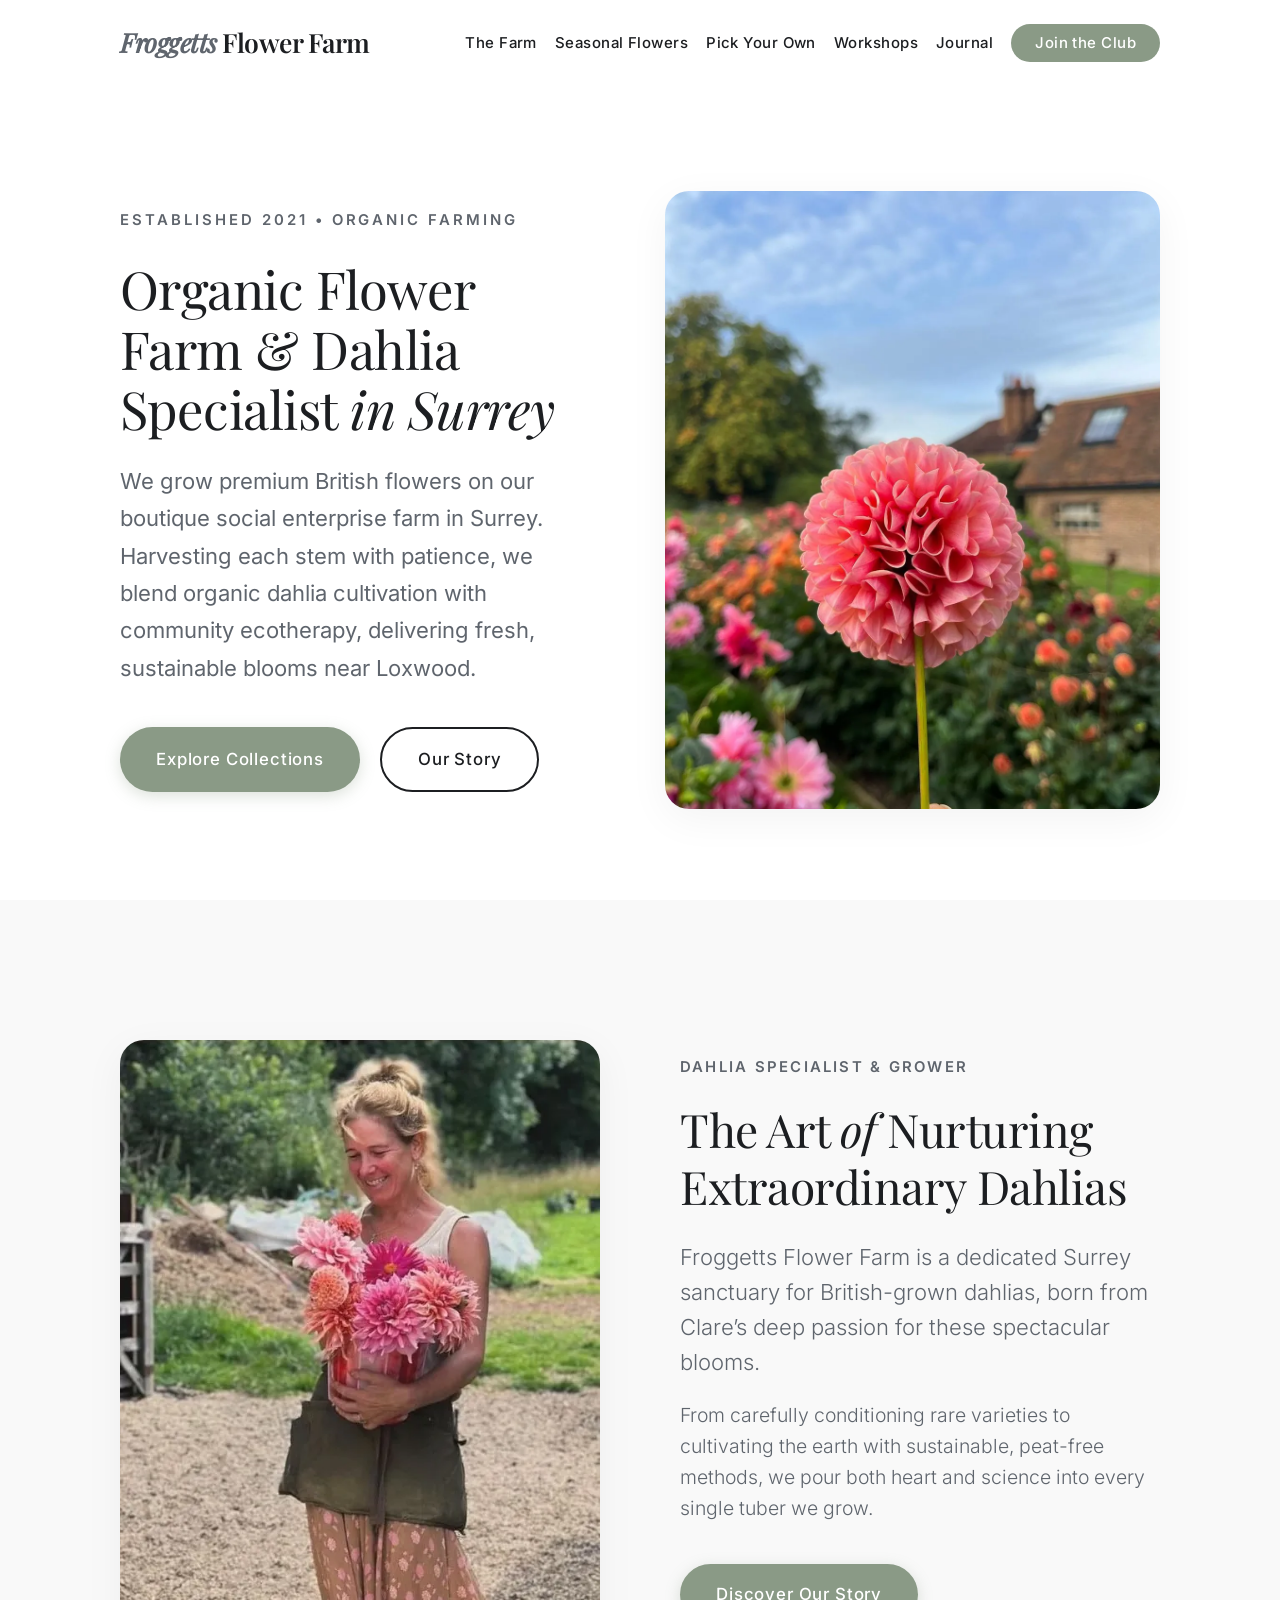
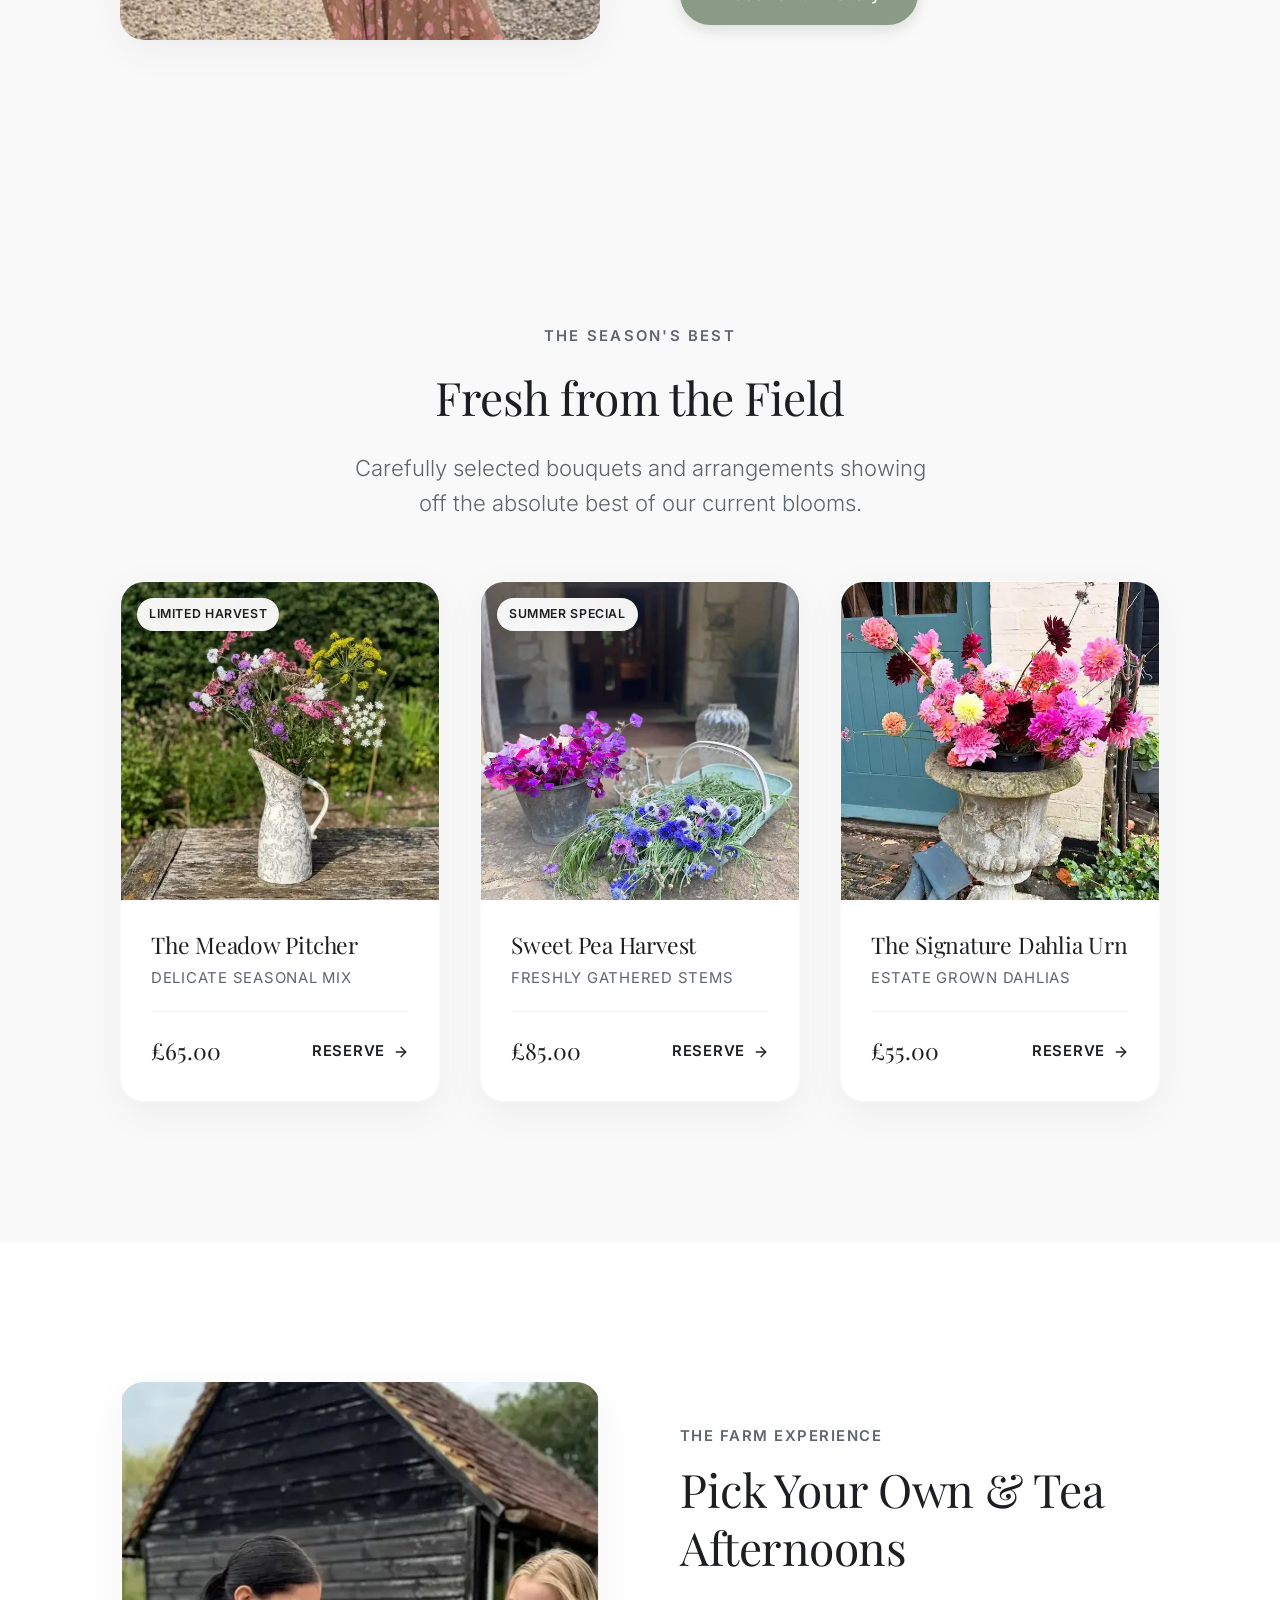
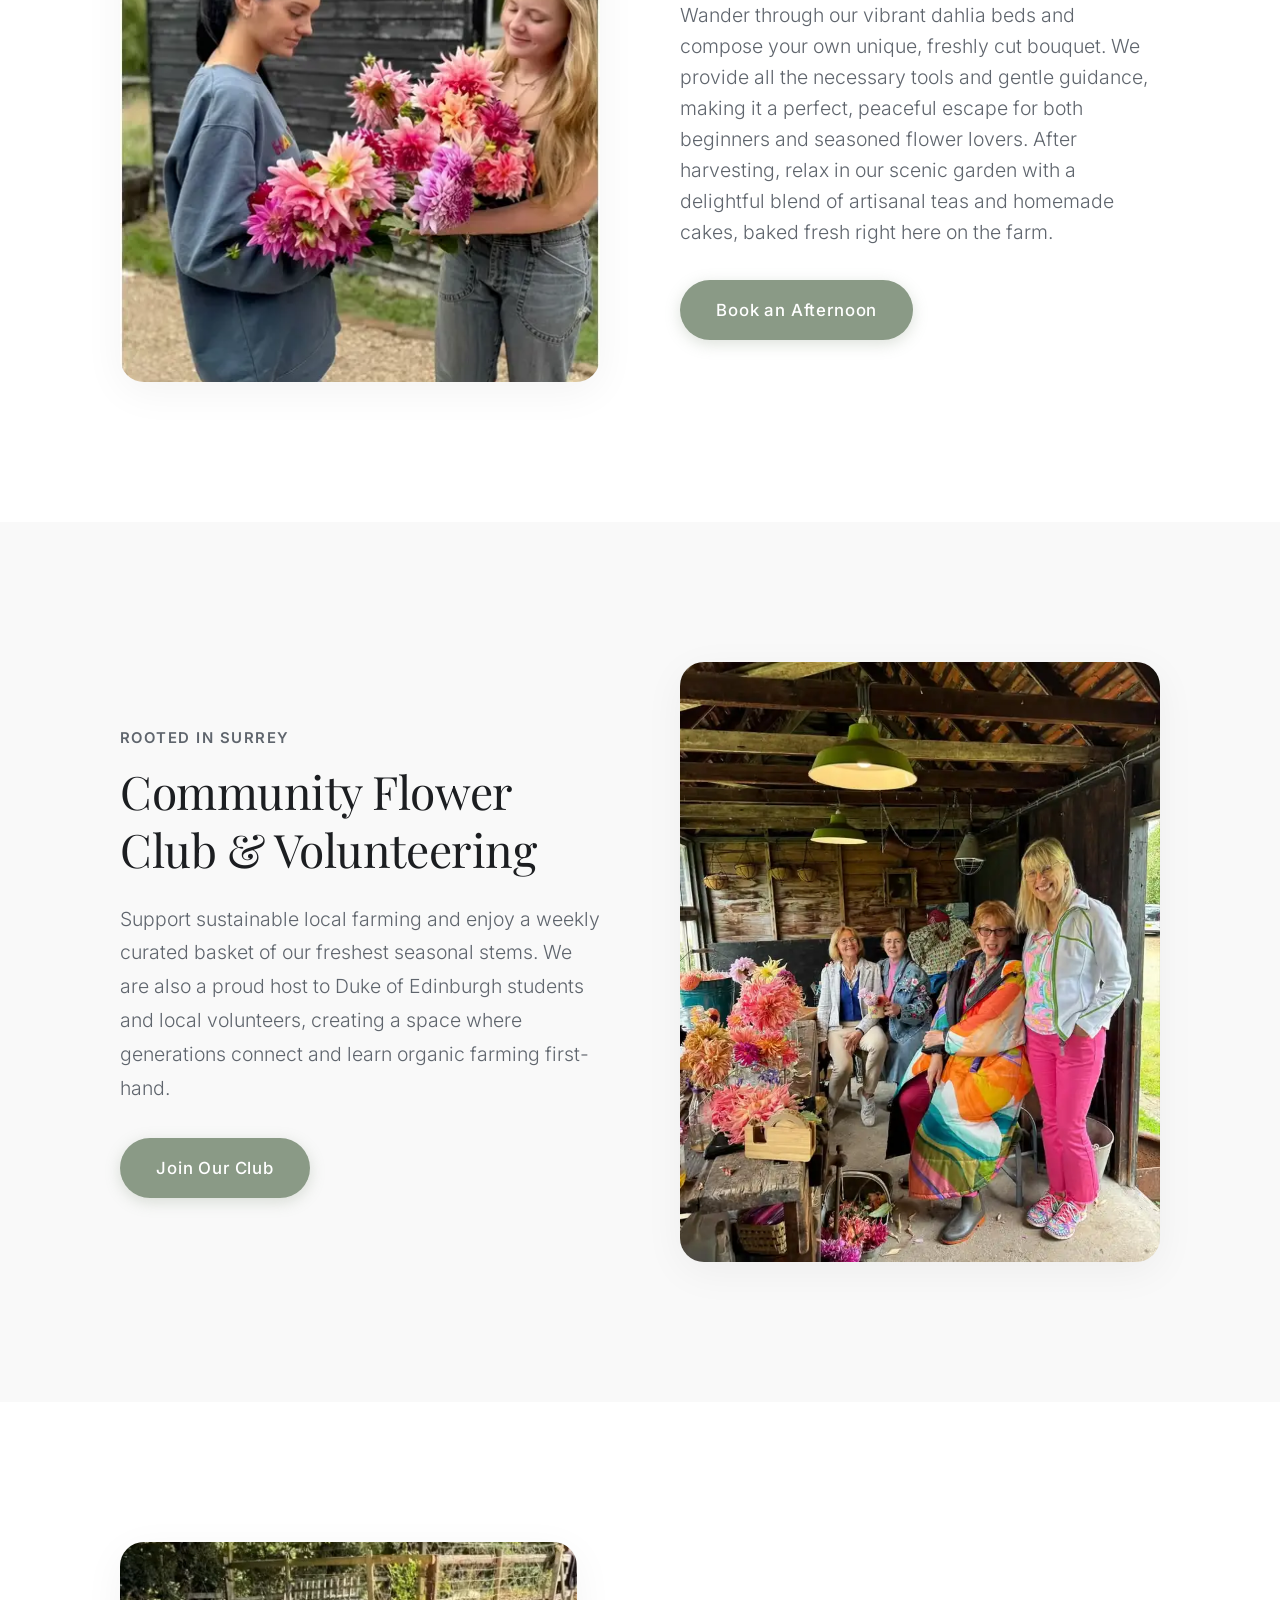
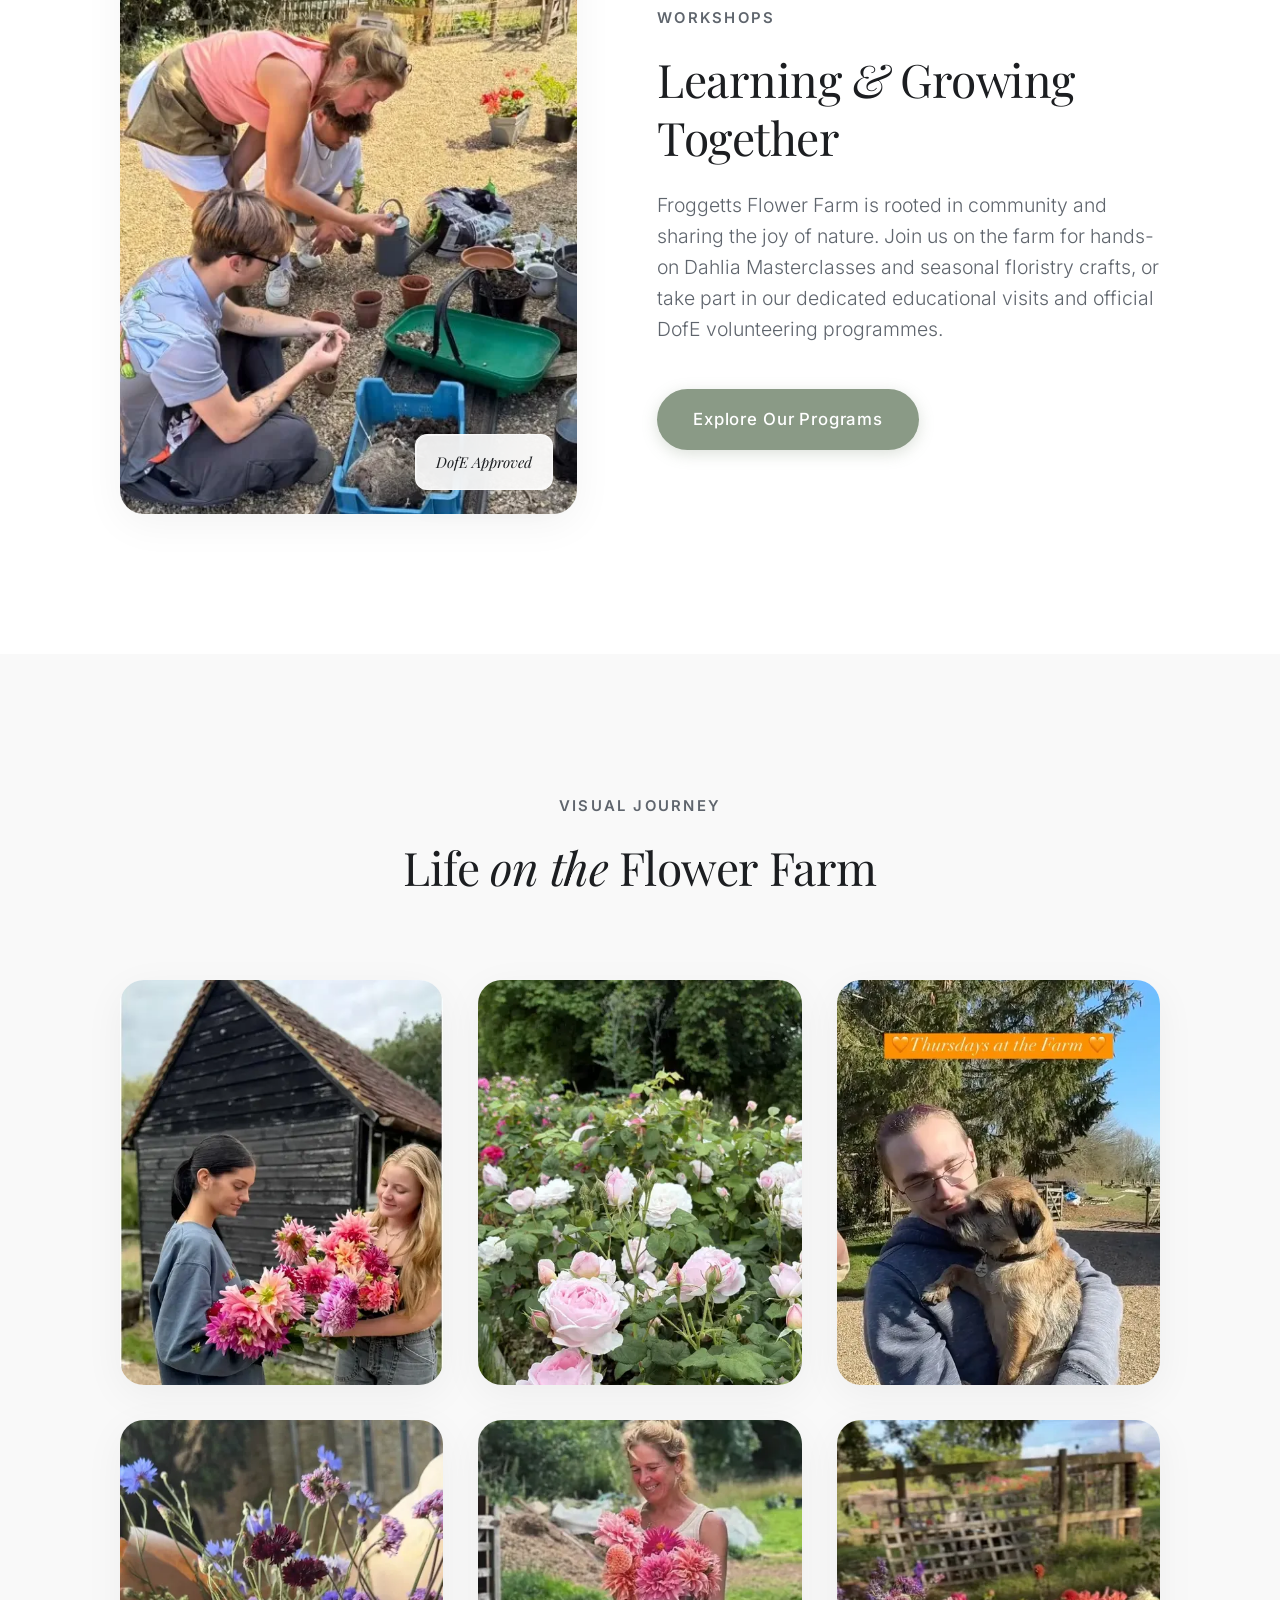
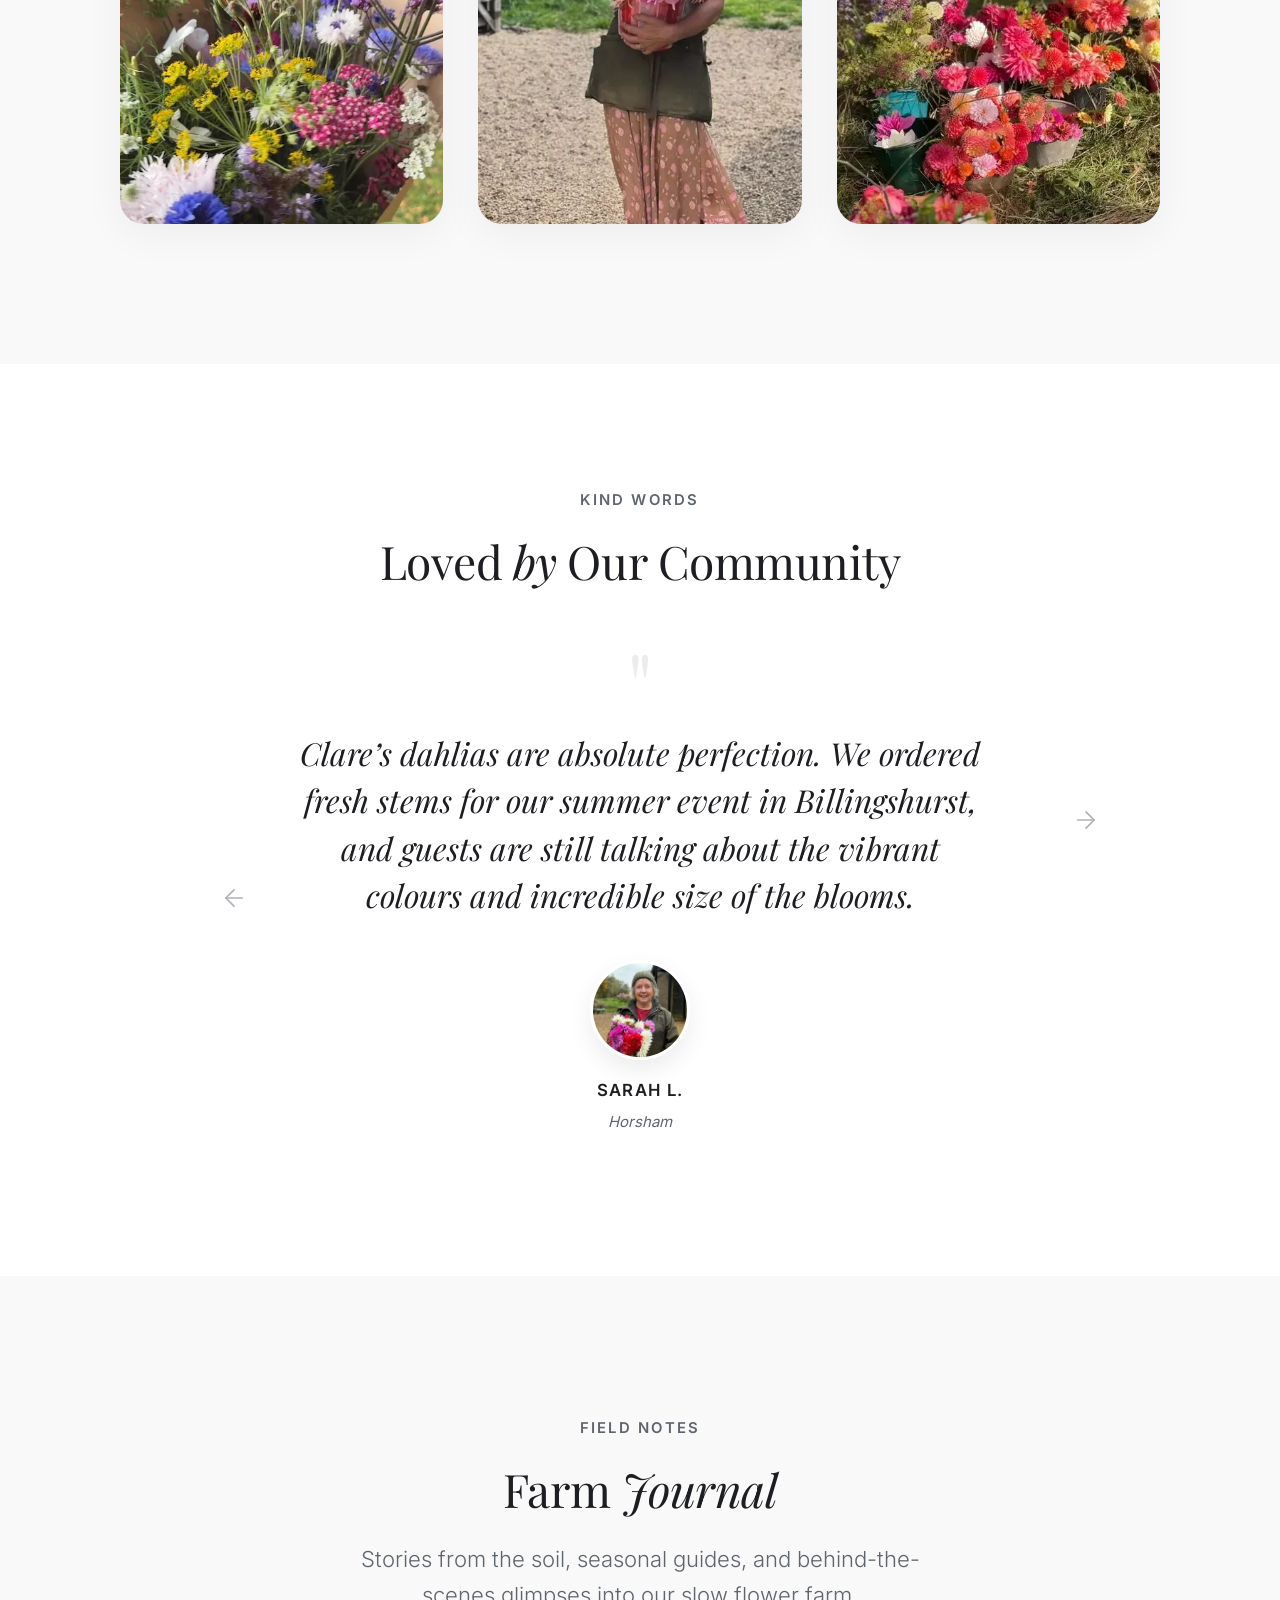
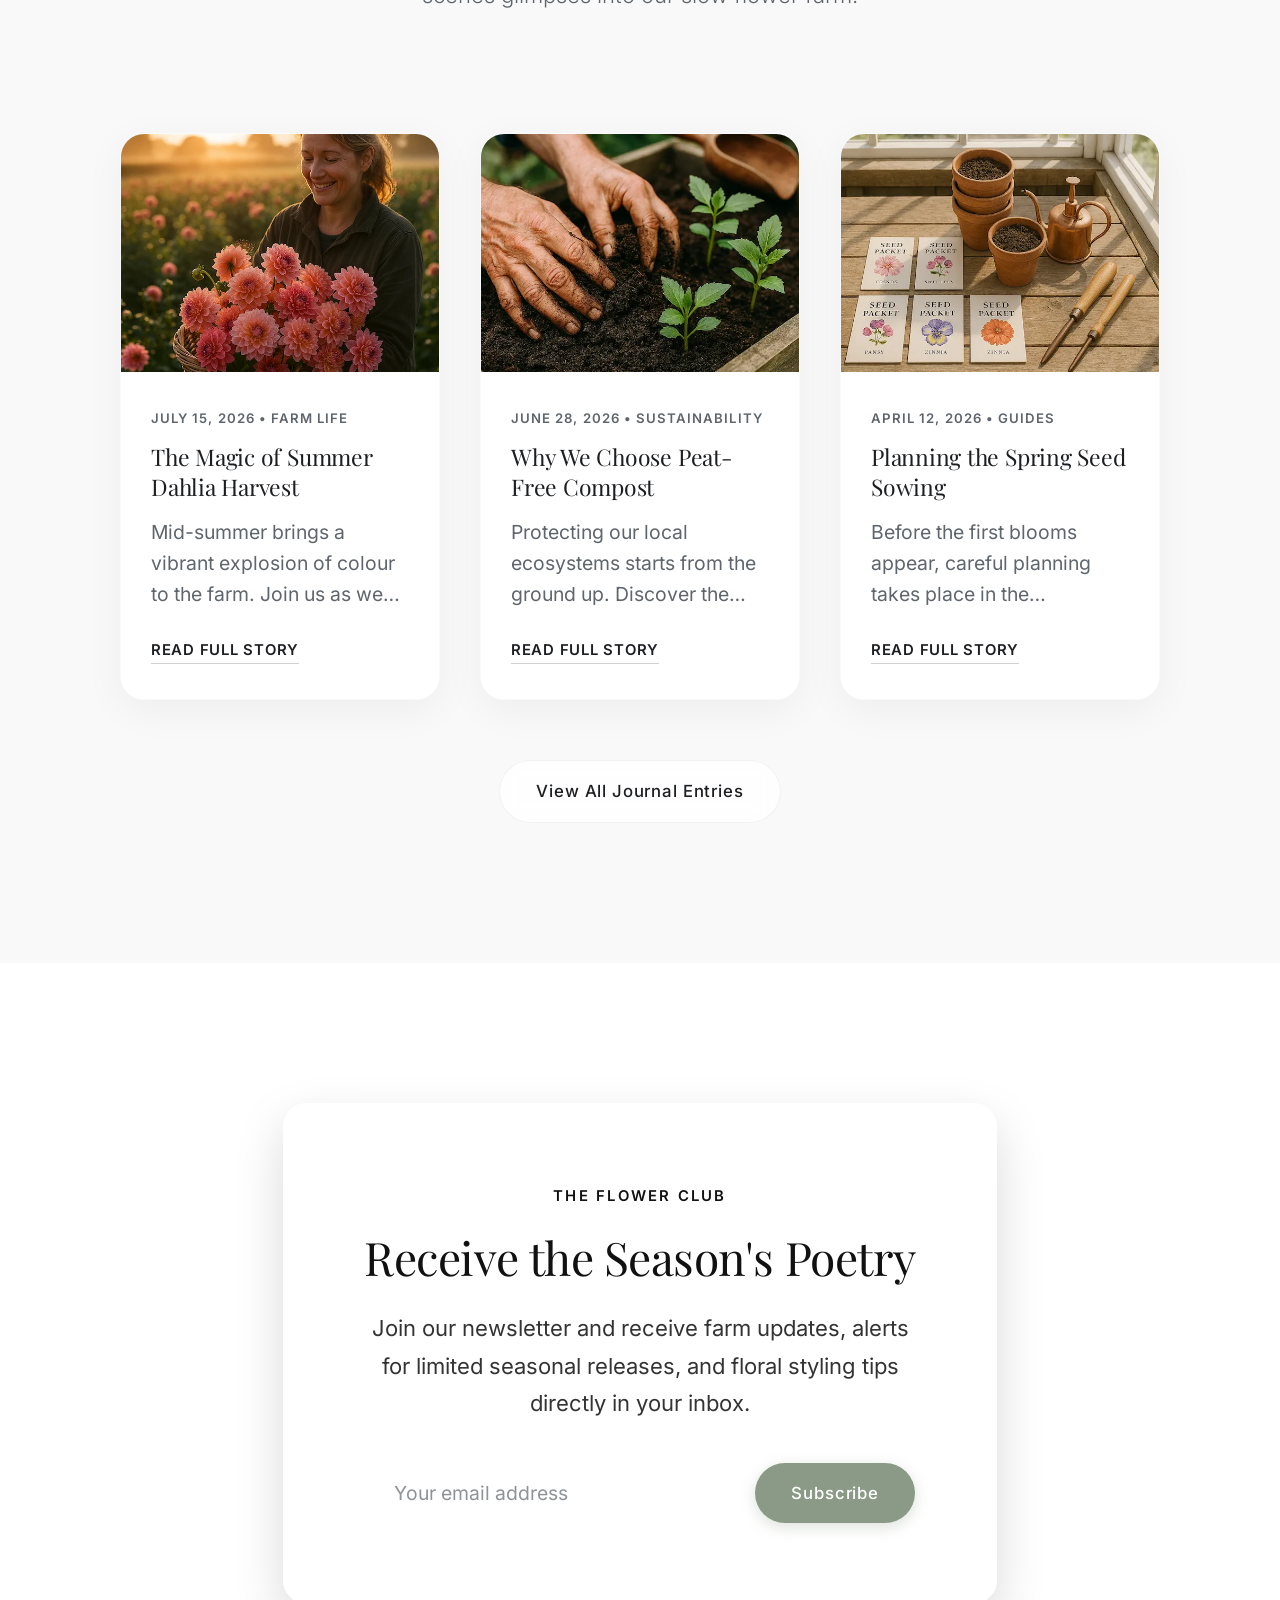
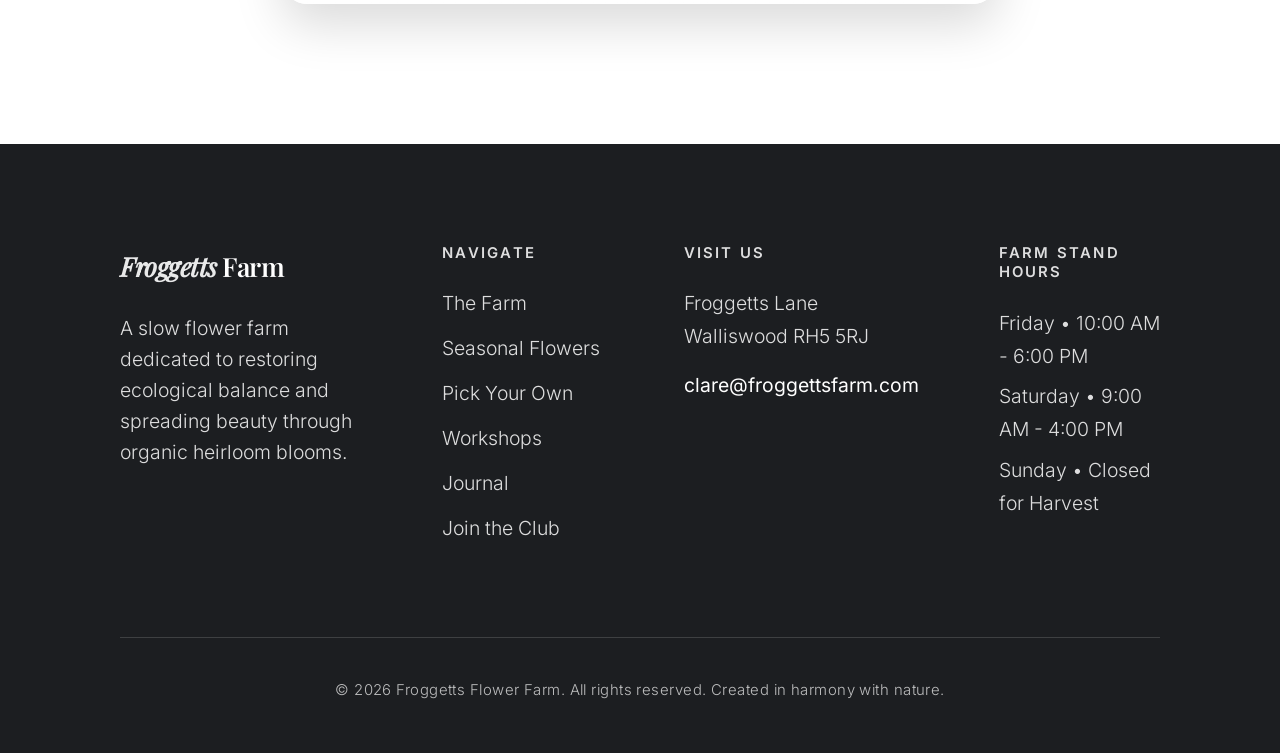
==== commit d3b50695: "new hero bg, mobile optimalization, and added new image for the hero section." ====
--- a/index.html
+++ b/index.html
@@ -153,8 +153,7 @@
         .glass-card { background: var(--glass-bg); backdrop-filter: blur(25px) saturate(190%); -webkit-backdrop-filter: blur(25px) saturate(190%); border: 1px solid var(--glass-border); border-radius: var(--border-radius-lg); box-shadow: var(--glass-shadow); position: relative; z-index: 1; }
         .glass-card::before { content: ''; position: absolute; top: 0; left: 0; right: 0; bottom: 0; border-radius: inherit; padding: 1px; background: linear-gradient( 135deg, rgba(255, 255, 255, 0.7) 0%, rgba(255, 255, 255, 0.15) 30%, rgba(255, 255, 255, 0.02) 50%, rgba(255, 255, 255, 0.1) 70%, rgba(255, 255, 255, 0.4) 100% ); -webkit-mask: linear-gradient(#fff 0 0) content-box, linear-gradient(#fff 0 0); -webkit-mask-composite: xor; mask-composite: exclude; pointer-events: none; }
 
-        .main-header { position: absolute; top: 0; left: 0; width: 100%; z-index: 1000; padding: 20px 0; background-color: rgba(255, 255, 255, 0.95); backdrop-filter: blur(12px); border-bottom: 1px solid rgba(0, 0, 0, 0.06); transition: all 0.3s ease; }
-        .header-container { max-width: 1120px; margin: 0 auto; padding: 0 var(--container-padding); display: flex; justify-content: space-between; align-items: center; }
+        .main-header { position: absolute; top: 0; left: 0; width: 100%; z-index: 1000; padding: 20px 0; background-color: rgba(255, 255, 255, 0.95); backdrop-filter: blur(12px); border-bottom: none; transition: all 0.3s ease; }        .header-container { max-width: 1120px; margin: 0 auto; padding: 0 var(--container-padding); display: flex; justify-content: space-between; align-items: center; }
         .logo { font-family: var(--font-serif); font-size: 1.5rem; font-weight: 600; color: var(--text-primary); text-decoration: none; letter-spacing: -0.5px; }
         .logo-accent { font-style: italic; color: var(--text-secondary); }
         .nav-menu ul { display: flex; list-style: none; gap: 18px; margin: 0; padding: 0; align-items: center; }
@@ -162,31 +161,183 @@
         .nav-menu a:hover { color: var(--text-secondary); }
         .mobile-nav-toggle { display: none; }
         .main-header.scrolled { padding: 12px 0; }
-        .nav-menu .contact-cta { background-color: var(--text-primary); color: var(--white); border: 1px solid var(--text-primary); padding: 10px 24px; border-radius: 30px; white-space: nowrap; flex-shrink: 0; transition: var(--transition-smooth); }
-        .nav-menu .contact-cta:hover { background-color: transparent; color: var(--text-primary); border-color: var(--text-primary); transform: translateY(-2px); box-shadow: 0 4px 15px rgba(0, 0, 0, 0.1); }
-
-        /* --- PARALLAX HERO --- */
-        .hero-section { position: relative; min-height: 100vh; display: flex; align-items: center; justify-content: center; overflow: hidden; padding: 160px 0 80px 0; }
-        .hero-bg-wrapper { position: fixed; top: 0; left: 0; width: 100%; height: 100vh; z-index: -2; }
-        .hero-bg-img { width: 100%; height: 100%; object-fit: cover; transition: var(--transition-smooth); }
-        .hero-overlay { position: absolute; top: 0; left: 0; width: 100%; height: 100%; background: rgba(0, 0, 0, 0.2); z-index: 1; pointer-events: none; }
-        .hero-container { max-width: 1120px; margin: 0 auto; padding: 0 var(--container-padding); width: 100%; display: flex; justify-content: flex-start; align-items: center; min-height: calc(100vh - 240px); z-index: 2; }
-        .hero-text-container { max-width: 750px; width: 100%; padding: 0; background: transparent; border: none; box-shadow: none; text-align: left; display: flex; flex-direction: column; align-items: flex-start; }
-        .card-subtitle { font-family: var(--font-sans); font-size: var(--font-small); letter-spacing: 0.2em; font-weight: 700; color: var(--white); display: block; margin-bottom: 24px; text-transform: uppercase; }
-        .hero-title { font-size: var(--font-h1); line-height: 1.25; margin-bottom: 24px; color: var(--white); }
-        .hero-title em { font-style: italic; }
-        .hero-description { font-size: var(--font-subtitle); color: rgba(255, 255, 255, 0.95); margin-bottom: 40px; font-weight: 400; }
-        .hero-actions { display: flex; justify-content: flex-start; gap: 20px; }
-        .hero-text-container .btn-primary { background-color: var(--white); color: var(--text-primary); border-color: var(--white); box-shadow: 0 4px 15px rgba(0, 0, 0, 0.08); }
-        .hero-text-container .btn-primary:hover { background-color: transparent; color: var(--white); }
-        .hero-text-container .btn-secondary { background-color: transparent; color: var(--white); border-color: var(--white); }
-        .hero-text-container .btn-secondary:hover { background-color: var(--white); color: var(--text-primary); }
+        .nav-menu .contact-cta { background-color: #8A9A86; color: var(--white); border: none; padding: 10px 24px; border-radius: 30px; white-space: nowrap; flex-shrink: 0; transition: var(--transition-smooth); }
+        .nav-menu .contact-cta:hover { background-color: #768672; color: var(--white); transform: translateY(-2px); box-shadow: 0 4px 15px rgba(138, 154, 134, 0.4); }
+
+        /* ----------------------------------------------------
+           Levegős Editorial Hero Szekció - Fókuszban a fehér terek
+           ---------------------------------------------------- */
+        
+        .airy-hero-section { 
+            background-color: var(--bg-primary); 
+            padding: calc(var(--section-padding) + 40px) 0 80px 0; /* Felső térköz a fejléc miatt, alsó térköz a fehér térért */
+            min-height: 100vh; /* Függőleges kiterjedés megtartása nagy képernyőkön */
+            display: flex;
+            align-items: center;
+        }
+
+        .airy-hero-grid { 
+            max-width: 1120px; 
+            margin: 0 auto; 
+            padding: 0 var(--container-padding); 
+            display: grid; 
+            grid-template-columns: repeat(2, 1fr); 
+            gap: 50px; /* 80px-ről csökkentve, hogy közelebb húzzuk a szöveget a képhez */
+            align-items: center; 
+            width: 100%;
+        }
+
+        /* Szöveg oszlop stílusai */
+        .airy-hero-content { 
+            display: flex; 
+            flex-direction: column; 
+            align-items: flex-start; 
+        }
+        
+        .airy-hero-content .editorial-tag { 
+            font-family: var(--font-sans); 
+            font-size: var(--font-small); 
+            letter-spacing: 0.2em; 
+            font-weight: 700; 
+            color: var(--text-secondary); /* Mostantól sötét szövegszín */
+            text-transform: uppercase; 
+            display: inline-block;
+            margin-bottom: 24px; 
+        }
+
+        .airy-hero-title { 
+            font-size: clamp(2.2rem, 3vw + 0.8rem, 3.2rem); 
+            line-height: 1.15; 
+            margin-bottom: 24px; 
+            color: var(--text-primary); 
+            text-wrap: balance; /* Ez felel a tökéletes sortörésekért */
+        }
+        
+        .airy-hero-title em { 
+            font-style: italic; 
+        }
+
+        .airy-hero-description { 
+            font-size: var(--font-subtitle); 
+            color: var(--text-secondary); 
+            margin-bottom: 40px; 
+            font-weight: 400; 
+            max-width: 90%; /* 550px-ről megnövelve, hogy szellősebb legyen a szöveg */
+        }
+
+        .airy-hero-actions { 
+            display: flex; /* EZ HIÁNYZOTT! Ez kapcsolja be a gap működését */
+            justify-content: flex-start; 
+            gap: 20px; /* Alapértelmezett térköz nagy képernyőn */
+        }
+        
+        /* A gombok "szöveg a fehéren" verziói */
+        .airy-hero-content .btn-primary { 
+            /* Az elsődleges gombszíned jó, csak ügyeljünk rá, hogy kiugorjon */
+            background-color: #8A9A86; 
+            color: var(--white);
+            box-shadow: 0 4px 15px rgba(138, 154, 134, 0.3);
+        }
+        
+        .airy-hero-content .btn-secondary { 
+            background-color: transparent; 
+            color: var(--text-primary); /* A szövegszínnek egyeznie kell */
+            border: 2px solid var(--text-primary); 
+            transition: var(--transition-fast);
+        }
+        
+        .airy-hero-content .btn-secondary:hover { 
+            background-color: var(--text-primary); 
+            color: var(--white);
+            transform: translateY(-2px);
+            box-shadow: 0 8px 25px rgba(0, 0, 0, 0.05);
+        }
+
+        /* Kép oszlop stílusai */
+        .airy-hero-image-block { 
+            position: relative; 
+            display: flex;
+            justify-content: flex-end;
+        }
+        
+        /* Az 'About' szekció elegáns keretének újrahasznosítása */
+        .airy-hero-image-block .image-frame { 
+            position: relative; 
+            border-radius: var(--border-radius-lg); 
+            overflow: hidden; 
+            box-shadow: var(--soft-shadow); 
+            z-index: 2; 
+        }
+        
+        .airy-hero-display-img { 
+            width: 100%; 
+            height: auto; 
+            aspect-ratio: 4 / 5; 
+            object-fit: cover; 
+            display: block;
+            transform: scale(1.03); /* Enyhe nagyítás, hogy az ujj kicsússzon a látható területről */
+        }
+
+        /* Reszponzív stílusok (Fontos ennél az elrendezésnél) */
+        @media (max-width: 1024px) {
+            .airy-hero-grid { 
+                gap: 50px; 
+            }
+            .airy-hero-display-img { 
+                height: 420px; /* Csökkentett fix magasság a kisebb laptopokhoz */
+            }
+        }
+
+        @media (max-width: 768px) {
+            .airy-hero-section {
+                padding: calc(var(--section-padding) + 20px) 0 40px 0; /* Csökkentett térköz mobilon */
+                min-height: auto;
+            }
+            .airy-hero-grid { 
+                grid-template-columns: 1fr; /* Egymás alá rakás egyetlen oszlopba */
+                gap: 40px; 
+                text-align: left; /* Balra igazítás megtartása */
+            }
+            .airy-hero-content {
+                order: 2; /* Szöveg a kép alá mozgatása mobilon */
+                align-items: flex-start;
+            }
+            .airy-hero-image-block {
+                order: 1; /* Kép felülre mozgatása mobilon */
+                width: 100%;
+                justify-content: center; /* Kép középre igazítása mobilon */
+            }
+            .airy-hero-display-img { 
+                width: 100%;         /* Kitölti a teljes rendelkezésre álló szélességet */
+                height: auto;        /* A magasságot automatikusan kiszámolja */
+                aspect-ratio: 1 / 1; /* Megtartja a levegős négyzetes arányt mobilon */
+            }
+            .airy-hero-display-img {
+            width: 100%;
+            height: auto;
+            aspect-ratio: 1 / 1;
+            }
+
+            .airy-hero-actions { 
+                flex-direction: column; 
+                width: 100%; 
+                gap: var(--gap-sm); 
+            }
+    
+        }
 
         /* --- ANIMÁCIÓK ÉS ELREJTÉSEK --- */
         @keyframes sectionFadeIn { from { opacity: 0; transform: translateY(60px); } to { opacity: 1; transform: translateY(0); } }
         @keyframes cardFadeIn { from { opacity: 0; transform: translateY(40px); } to { opacity: 1; transform: translateY(0); } }
         
-        /* CSAK a tartalmi dobozokat rejtjük el betöltéskor, hogy a szekciók fehér háttere takarja a Hero képet */
+       /* --- ANIMÁCIÓK ÉS ELREJTÉSEK --- */
+        @keyframes sectionFadeIn { from { opacity: 0; transform: translateY(60px); } to { opacity: 1; transform: translateY(0); } }
+        @keyframes cardFadeIn { from { opacity: 0; transform: translateY(40px); } to { opacity: 1; transform: translateY(0); } }
+        
+        /* EZ A SOR VESZETT EL! Ez felel a kártyák megjelenéséért: */
+        .fade-in-card { animation: cardFadeIn 1.0s cubic-bezier(0.16, 1, 0.3, 1) forwards; }
+
+        /* --- ANIMÁCIÓS ELREJTÉS (Végleges, hibátlan verzió) --- */
         .about-section .section-container,
         .collections-section .section-container,
         .farm-editorial-section .section-container,
@@ -196,22 +347,18 @@
         .subscribe-section .section-container,
         .testimonials-section .testimonial-wrapper {
             opacity: 0;
-        }
-        
-        /* Amikor a szekció láthatóvá válik, CSAK a tartalma úszik be */
+            transform: translateY(60px);
+            transition: opacity 1.2s cubic-bezier(0.16, 1, 0.3, 1), transform 1.2s cubic-bezier(0.16, 1, 0.3, 1);
+        }
+        
+        /* A "beúszott" állapotok */
         .fade-in-section .section-container,
         .fade-in-section .testimonial-wrapper { 
-            animation: sectionFadeIn 1.2s cubic-bezier(0.16, 1, 0.3, 1) forwards; 
-        }
-
-        .fade-in-card { animation: cardFadeIn 1.0s cubic-bezier(0.16, 1, 0.3, 1) forwards; opacity: 0; }
-        .fade-in-card:nth-child(1) { animation-delay: 0.1s; }
-        .fade-in-card:nth-child(2) { animation-delay: 0.2s; }
-        .fade-in-card:nth-child(3) { animation-delay: 0.3s; }
-
+            opacity: 1;
+            transform: translateY(0);
+        }
         /* --- ABOUT --- */
-        .about-section { padding: var(--section-padding) 0; background-color: var(--bg-primary); position: relative; z-index: 10; }
-        .about-grid { display: flex; align-items: center; gap: 80px; flex-direction: row-reverse; flex-wrap: wrap; }
+        .about-section { padding: var(--section-padding) 0; background-color: var(--bg-secondary); position: relative; z-index: 10; }        .about-grid { display: flex; align-items: center; gap: 80px; flex-direction: row-reverse; flex-wrap: wrap; }
         .story-content { flex: 1; min-width: 300px; display: flex; flex-direction: column; align-items: flex-start; justify-content: center; }
         .story-content .section-subtitle { margin: 0 0 var(--gap-sm) 0; max-width: 100%; }
         .story-text { font-size: var(--font-body); line-height: 1.6; color: var(--text-secondary); margin-bottom: 20px; text-align: left; }
@@ -482,28 +629,31 @@
         </div>
     </header>
 
-    <section class="hero-section" id="hero">
-        <div class="hero-bg-wrapper">
-            <img src="images/organic-flower-farm-pink-dahlias.webp" alt="Vibrant organic pink dahlia blooms grown at Froggetts Flower Farm in Surrey" class="hero-bg-img" fetchpriority="high" decoding="async">
-            <div class="hero-overlay"></div>
-        </div>
-
-        <div class="hero-container">
-            <div class="hero-text-container" id="hero-card">
-                <span class="card-subtitle">Established 2021 &bull; Organic farming</span>
-                <h1 class="hero-title">
-                 Organic Flower Farm <br>
-                 & Dahlia Specialist <br>
-                  <em>in Surrey</em>
+    <section class="airy-hero-section" id="hero">
+        <div class="airy-hero-grid">
+            <div class="airy-hero-content">
+                <span class="editorial-tag">Established 2021 &bull; Organic farming</span>
+                <h1 class="airy-hero-title">
+                 Organic Flower Farm & Dahlia Specialist <em>in Surrey</em>
                 </h1>
-                <p class="hero-description">
+                <p class="airy-hero-description">
                     We grow premium British flowers on our boutique social enterprise farm in Surrey. 
                     Harvesting each stem with patience, we blend organic dahlia cultivation with community ecotherapy, 
                     delivering fresh, sustainable blooms near Loxwood.
                 </p>
-                <div class="hero-actions">
-                    <a href="#collections" class="btn btn-primary" id="cta-explore">Explore Collections</a>
-                    <a href="#about" class="btn btn-secondary" id="cta-story">Our Story</a>
+                <div class="airy-hero-actions">
+                    <a href="#collections" class="btn btn-primary">Explore Collections</a>
+                    <a href="#about" class="btn btn-secondary">Our Story</a>
+                </div>
+            </div>
+
+            <div class="airy-hero-image-block">
+                <div class="image-frame">
+                    <img src="images/froggetts-organic-flower-farm-central-pink-dahlia.webp" 
+                         alt="Vibrant organic pink dahlia bloom, centrally focused at Froggetts Flower Farm in Surrey" 
+                         class="airy-hero-display-img" 
+                         fetchpriority="high" 
+                         decoding="async">
                 </div>
             </div>
         </div>
@@ -1075,10 +1225,10 @@
             });
         });
 
-        // 4. Javított és biztonságos Görgetési Animáció (Intersection Observer)
+        //4. Javított és egységesített Görgetési Animáció
         const observerOptions = {
-            threshold: 0.1, // 0.15-ről csökkentve, hogy kisebb kijelzőkön is hamarabb elinduljon
-            rootMargin: '0px 0px -50px 0px'
+            threshold: 0.1,
+            rootMargin: '0px 0px -100px 0px'
         };
 
         const observer = new IntersectionObserver((entries) => {
@@ -1086,10 +1236,10 @@
                 if (entry.isIntersecting) {
                     entry.target.classList.add('fade-in-section');
                     
-                    // Csak azokat az elemeket animáljuk, amik valóban bent vannak a szekcióban
-                    const cards = entry.target.querySelectorAll('.product-card, .editorial-text-block, .gallery-item, .learning-content, .journal-card');
+                    // Kártyák animációja az adott szekción belül
+                    const cards = entry.target.querySelectorAll('.product-card, .editorial-text-block, .gallery-item, .journal-card');
                     cards.forEach((card, index) => {
-                        card.style.animationDelay = `${index * 0.15}s`; // Finomabb, 0.15s-es lépcsőzetesség
+                        card.style.animationDelay = `${index * 0.15}s`;
                         card.classList.add('fade-in-card');
                     });
                     
@@ -1098,8 +1248,8 @@
             });
         }, observerOptions);
 
-        // Csak akkor figyeljük, ha léteznek a szekciók
-        document.querySelectorAll('.about-section, .collections-section, .farm-editorial-section, .learning-section, .gallery-section, .testimonials-section, .subscribe-section, .journal-teaser-section').forEach(section => {
+        // Az összes fő szekció figyelése
+        document.querySelectorAll('.about-section, .collections-section, .farm-editorial-section, .learning-section, .gallery-section, .testimonials-section, .journal-teaser-section, .subscribe-section').forEach(section => {
             observer.observe(section);
         });
 
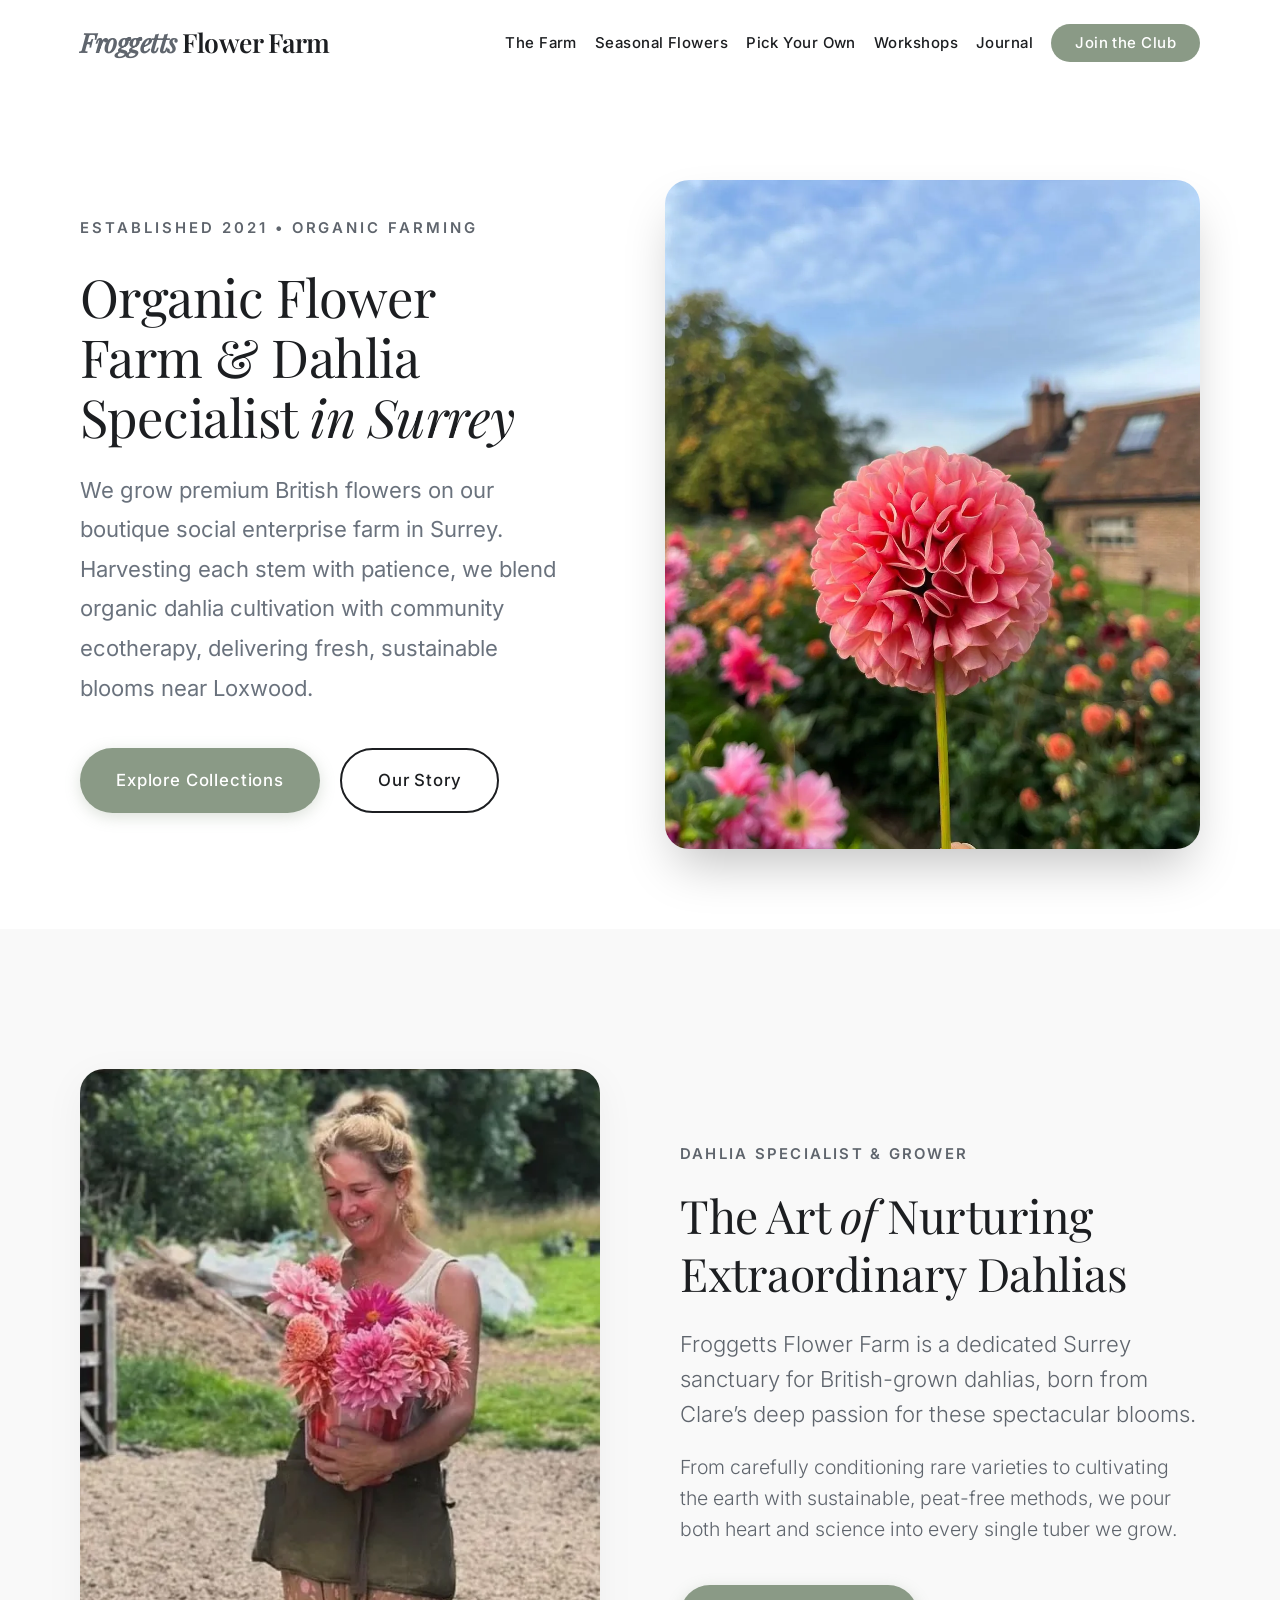
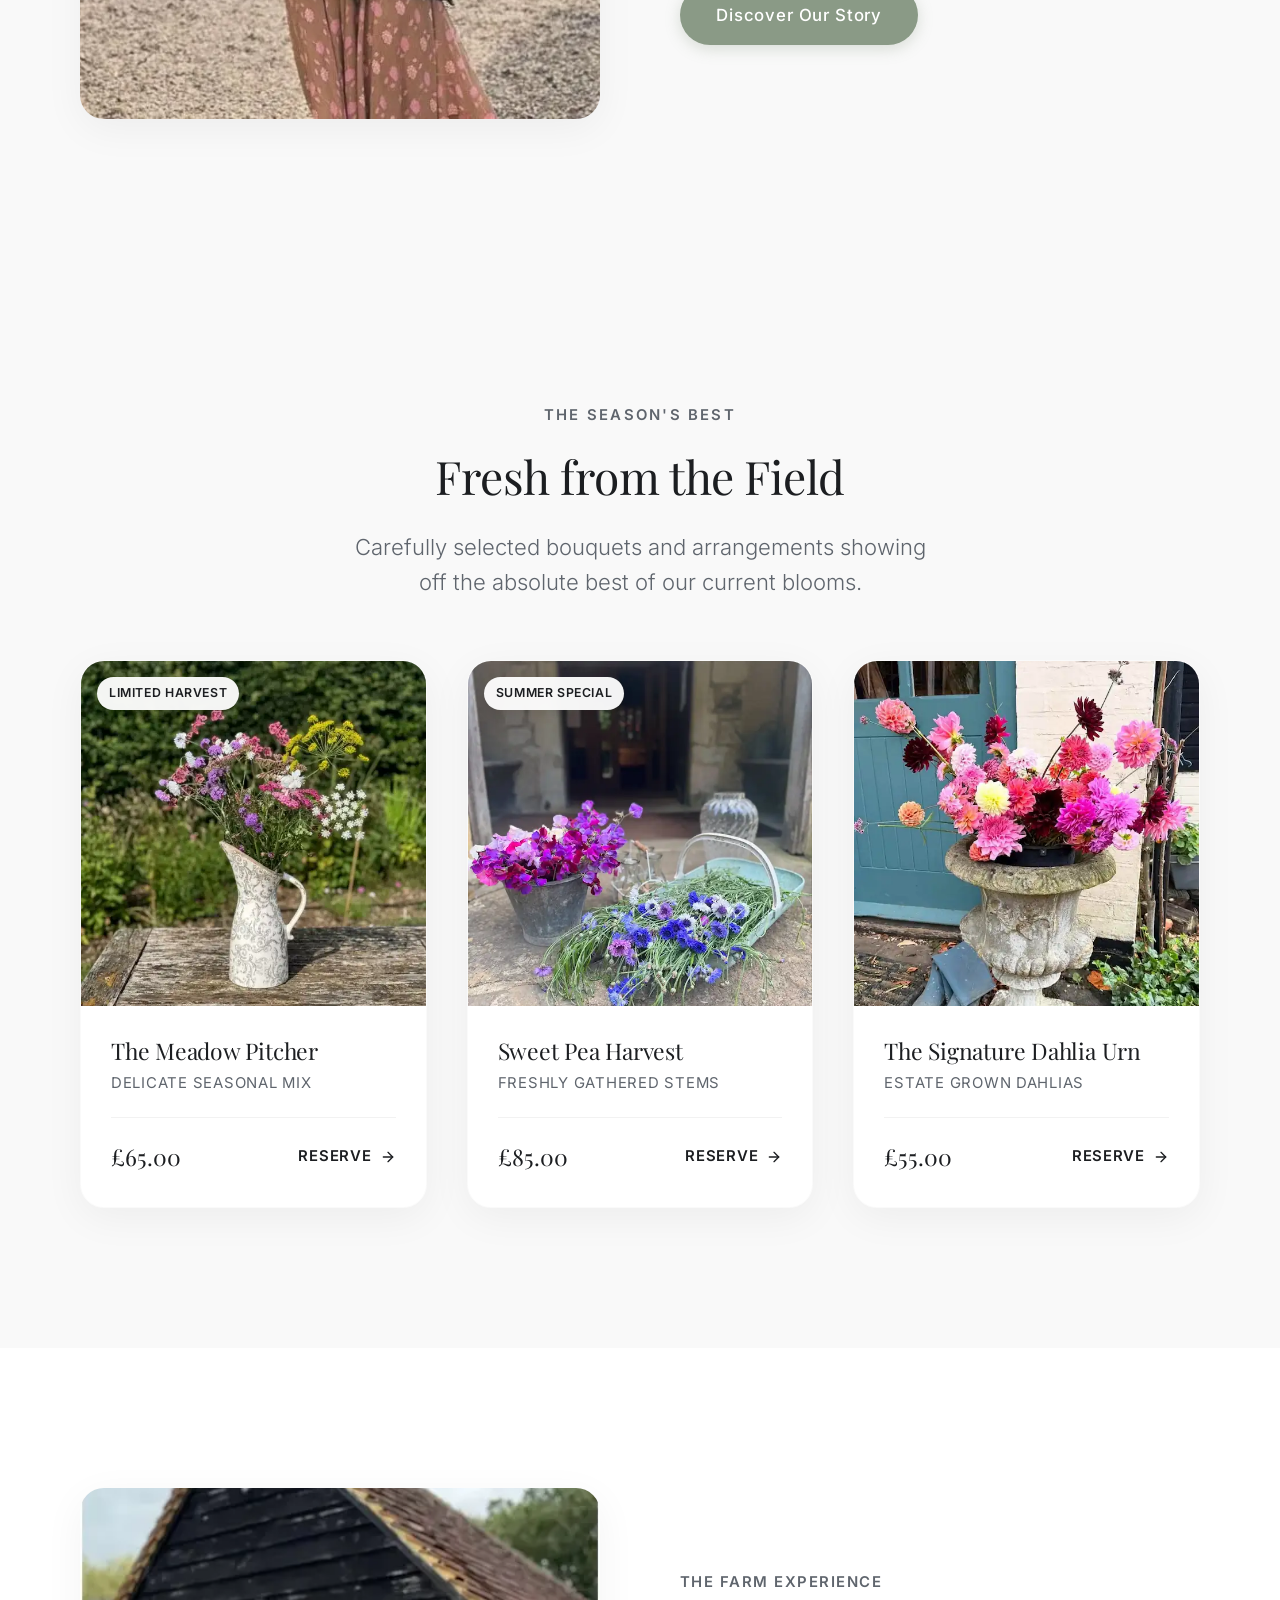
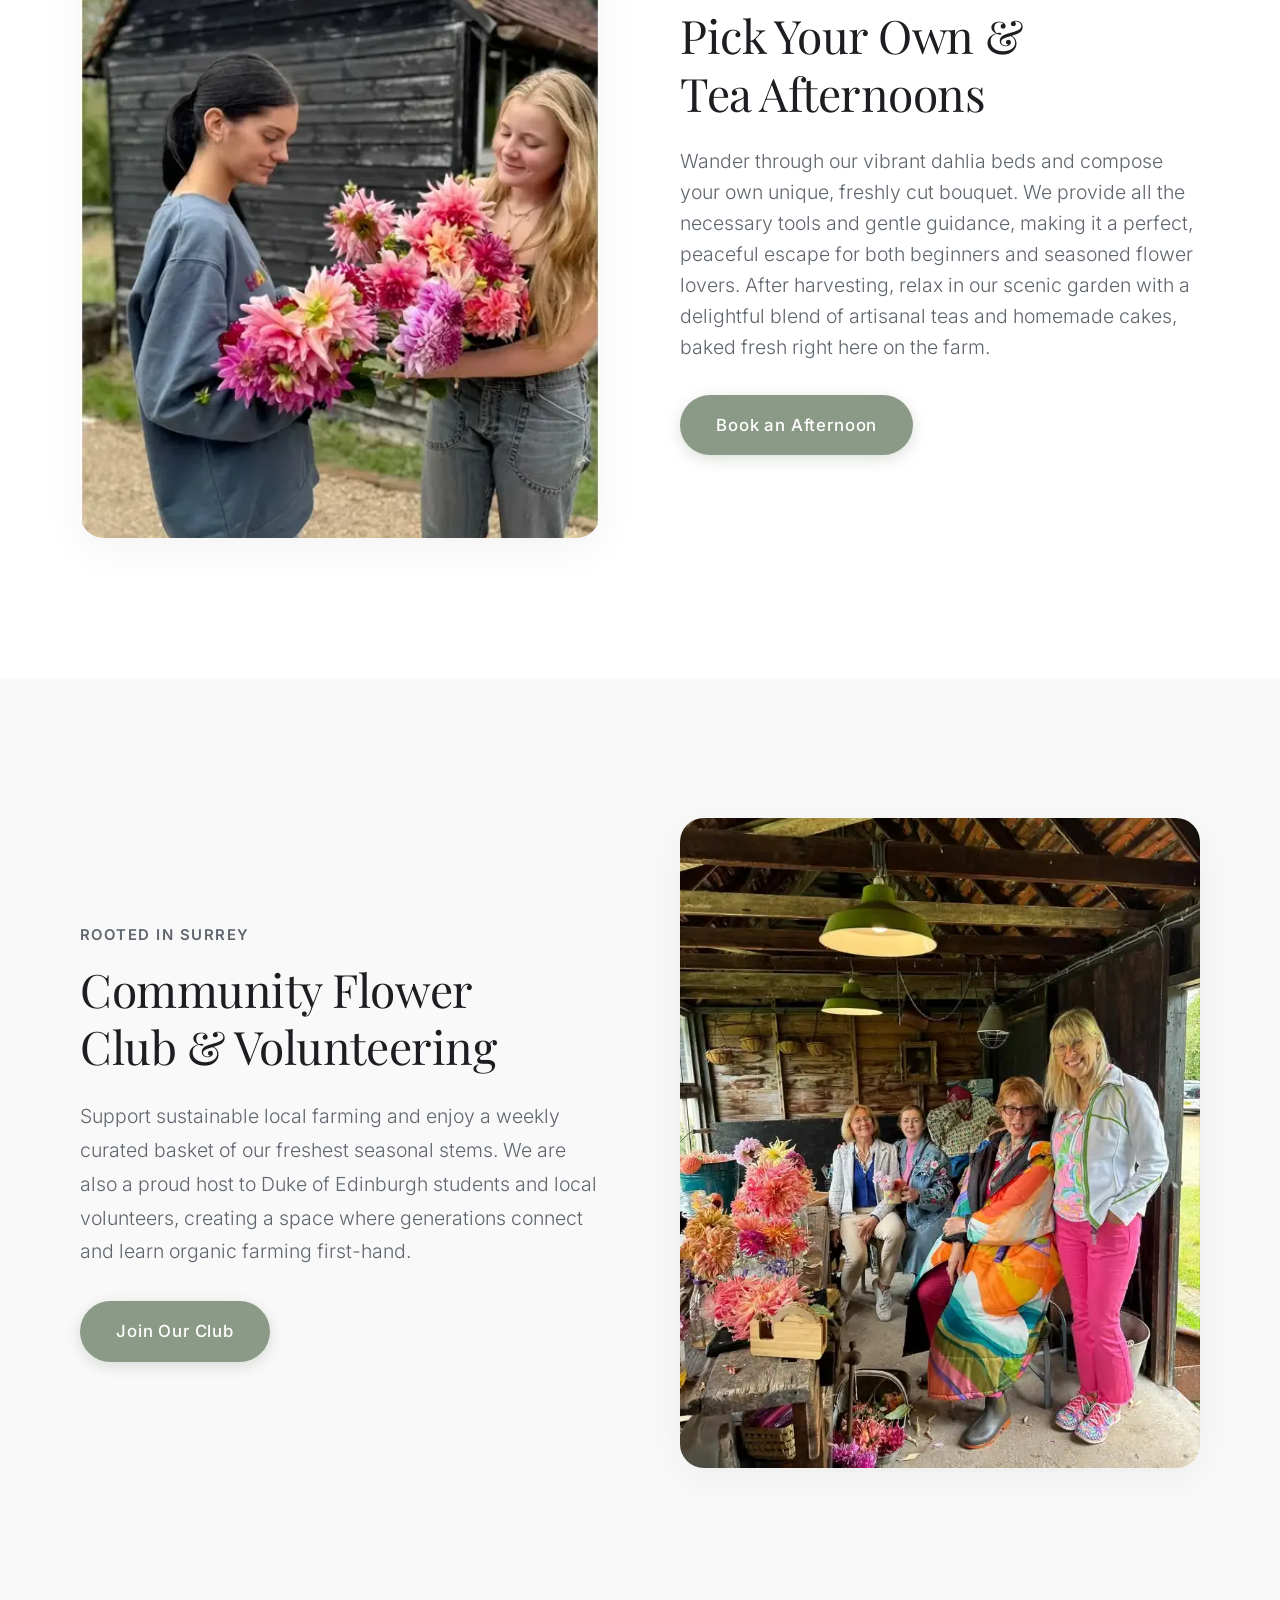
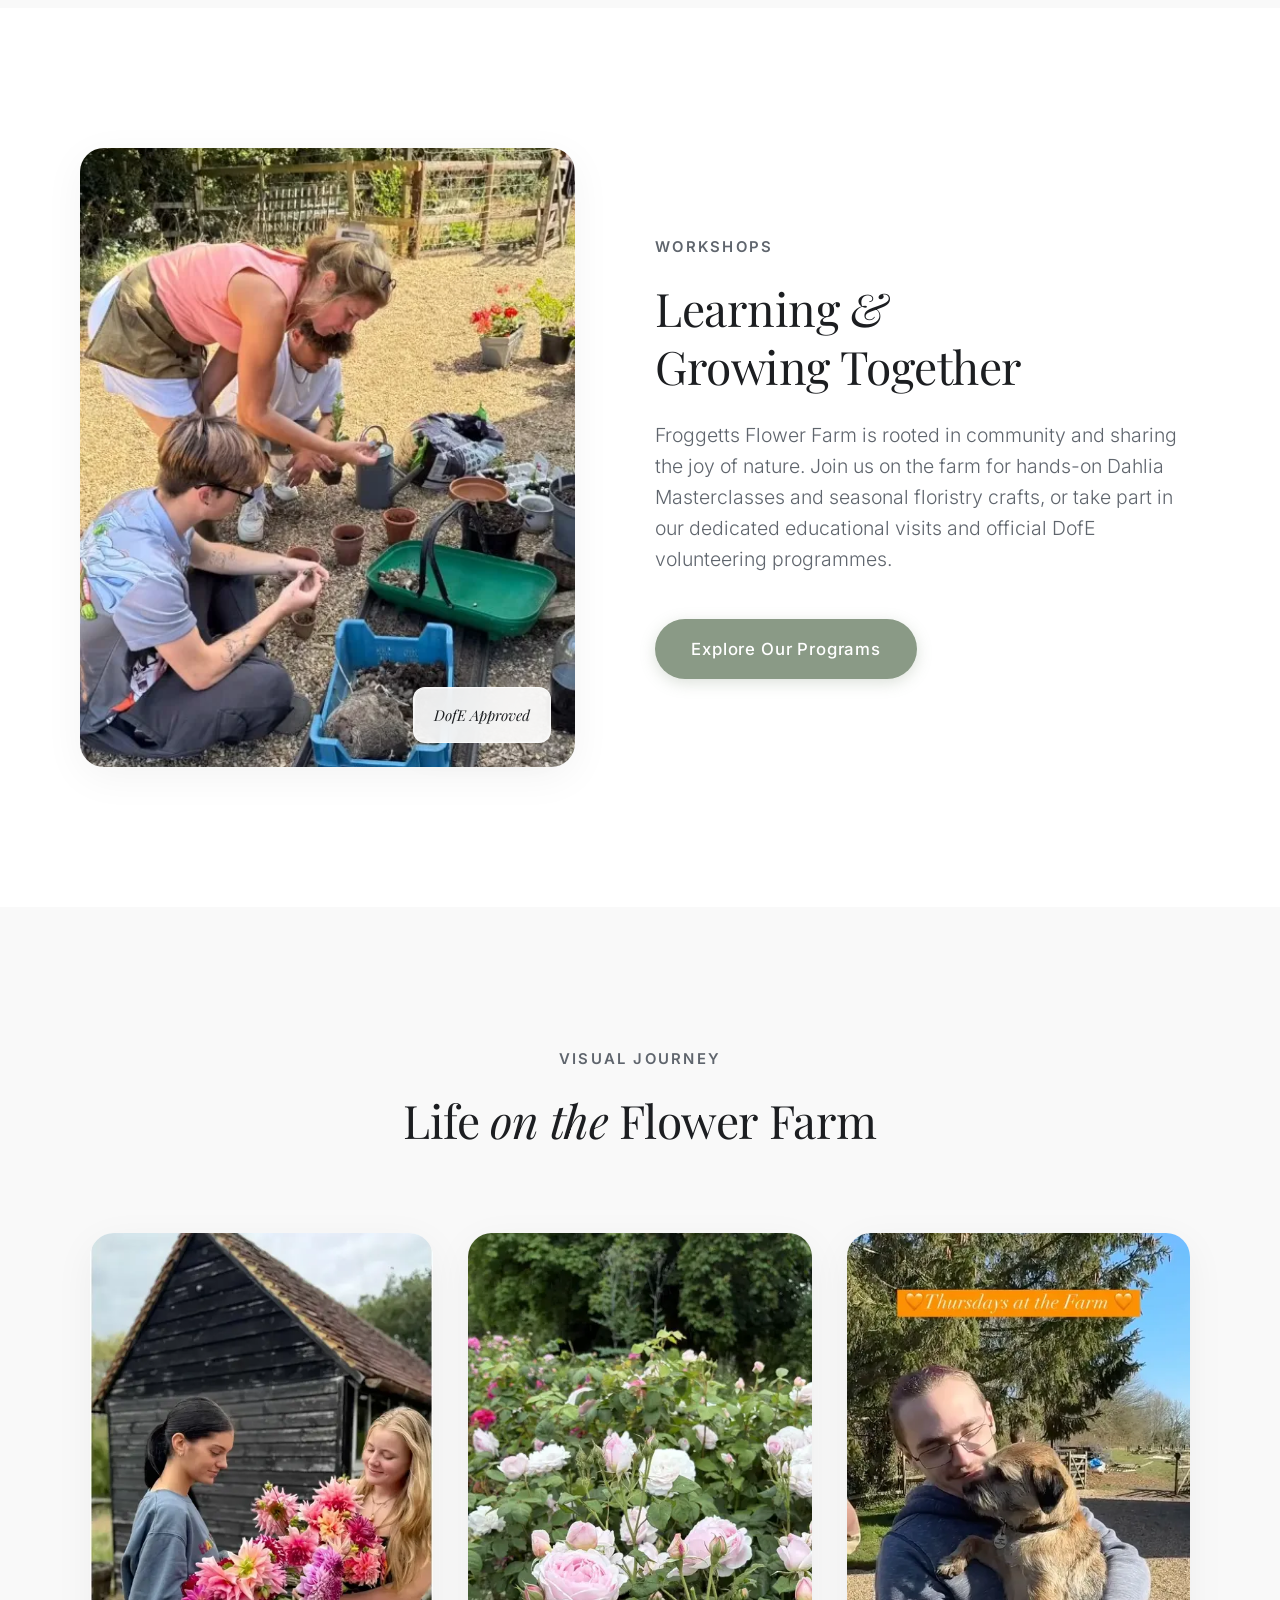
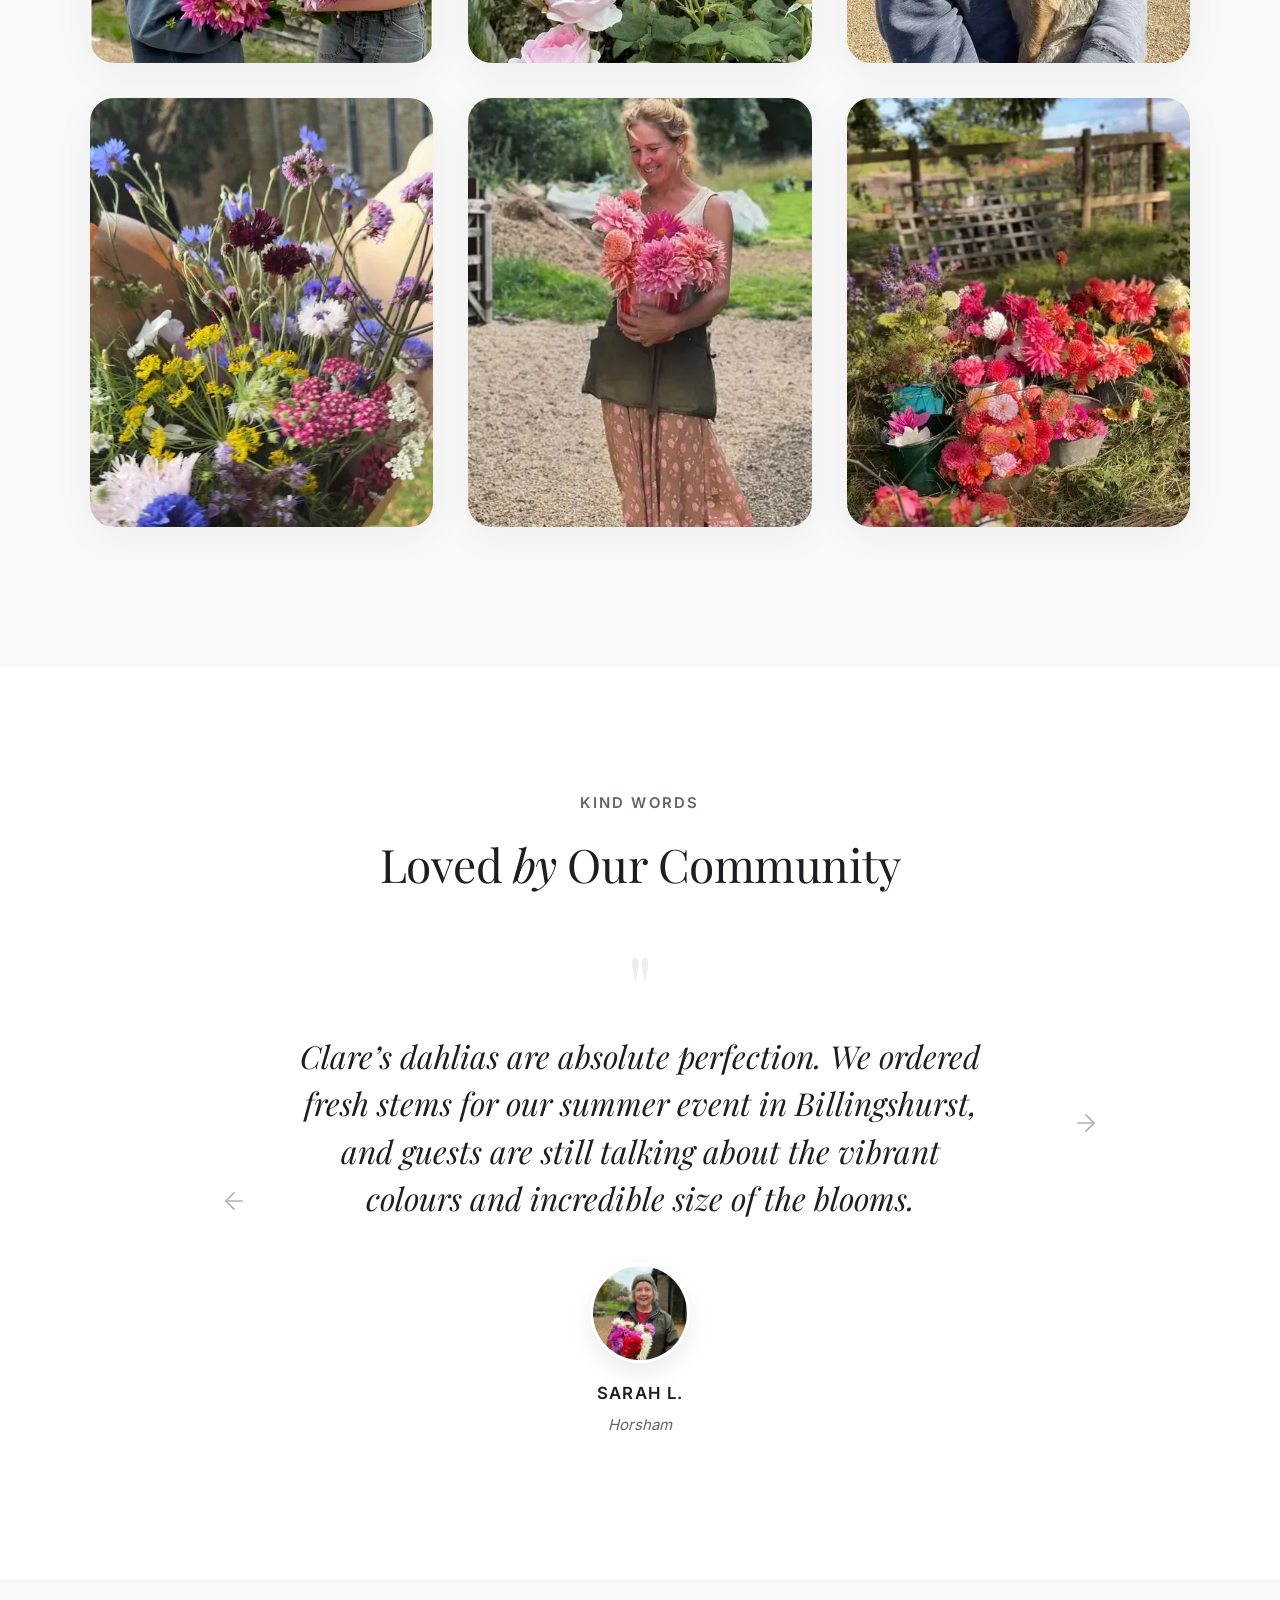
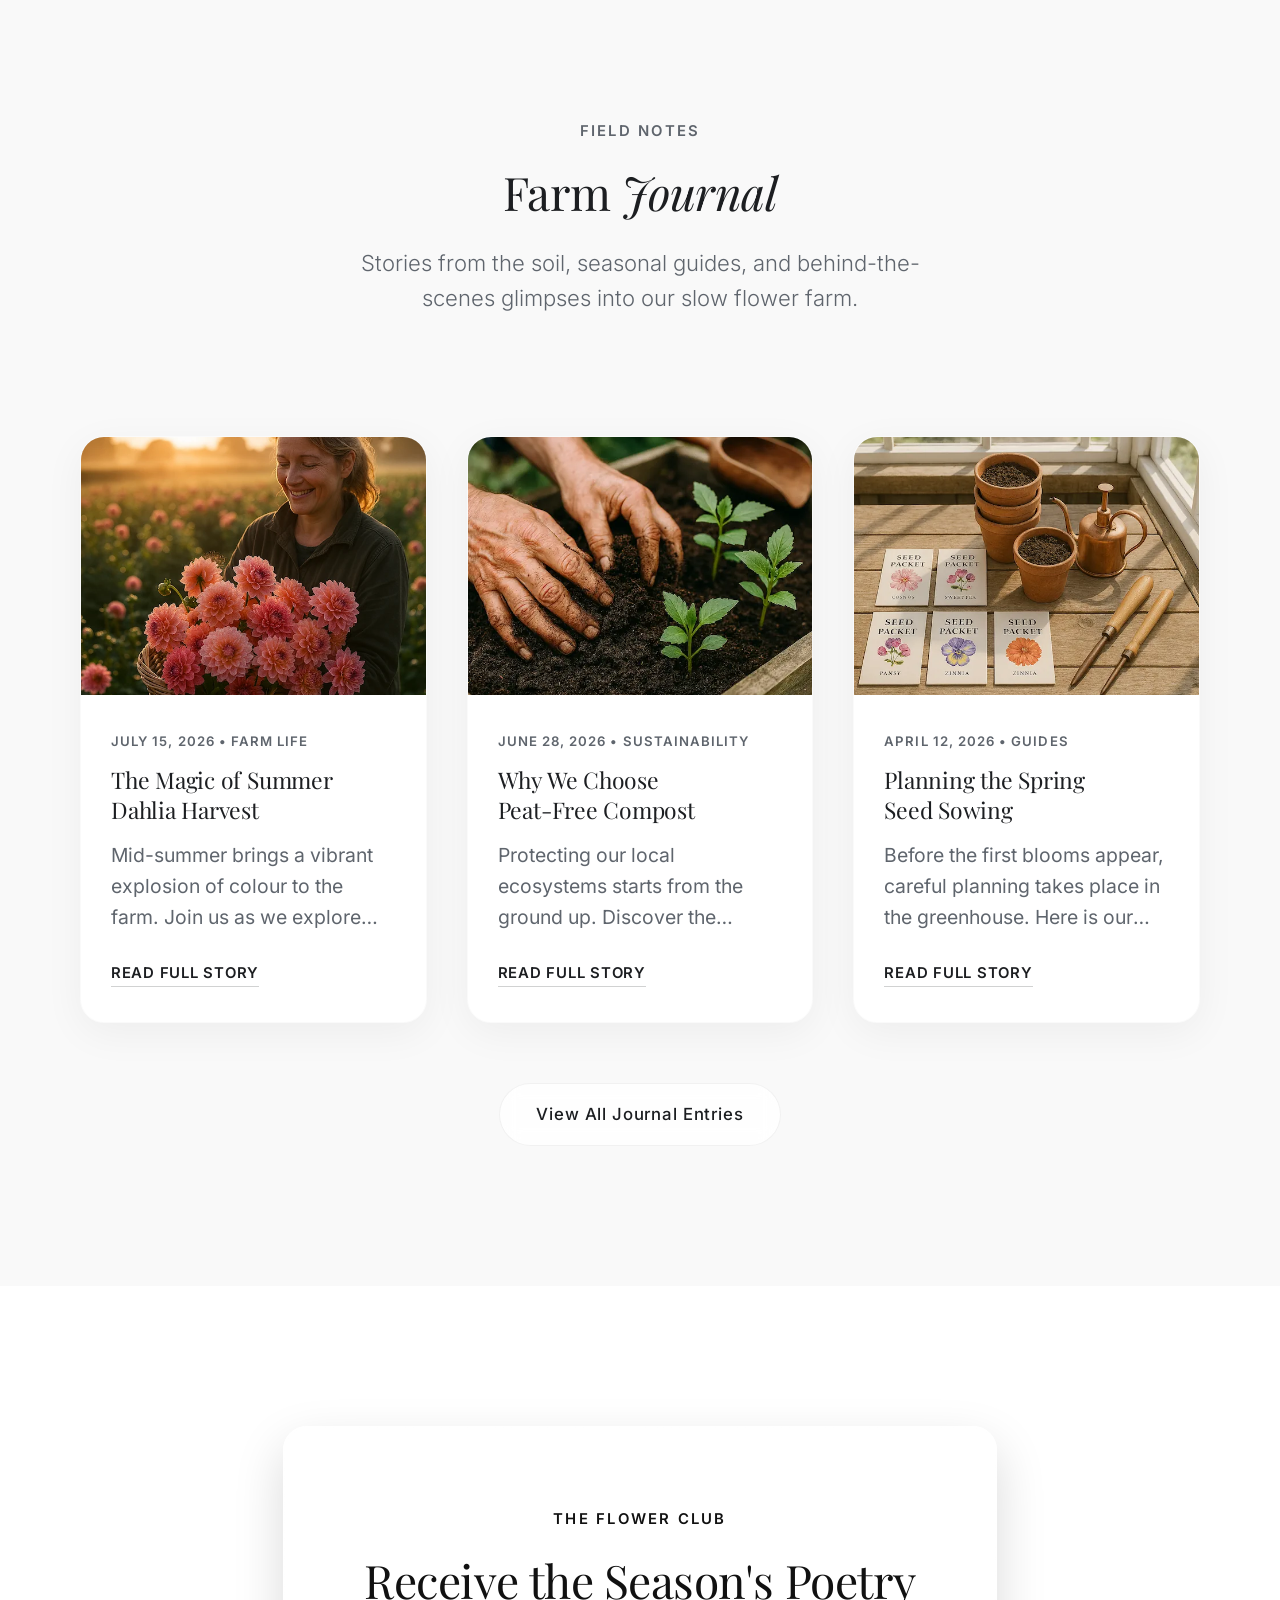
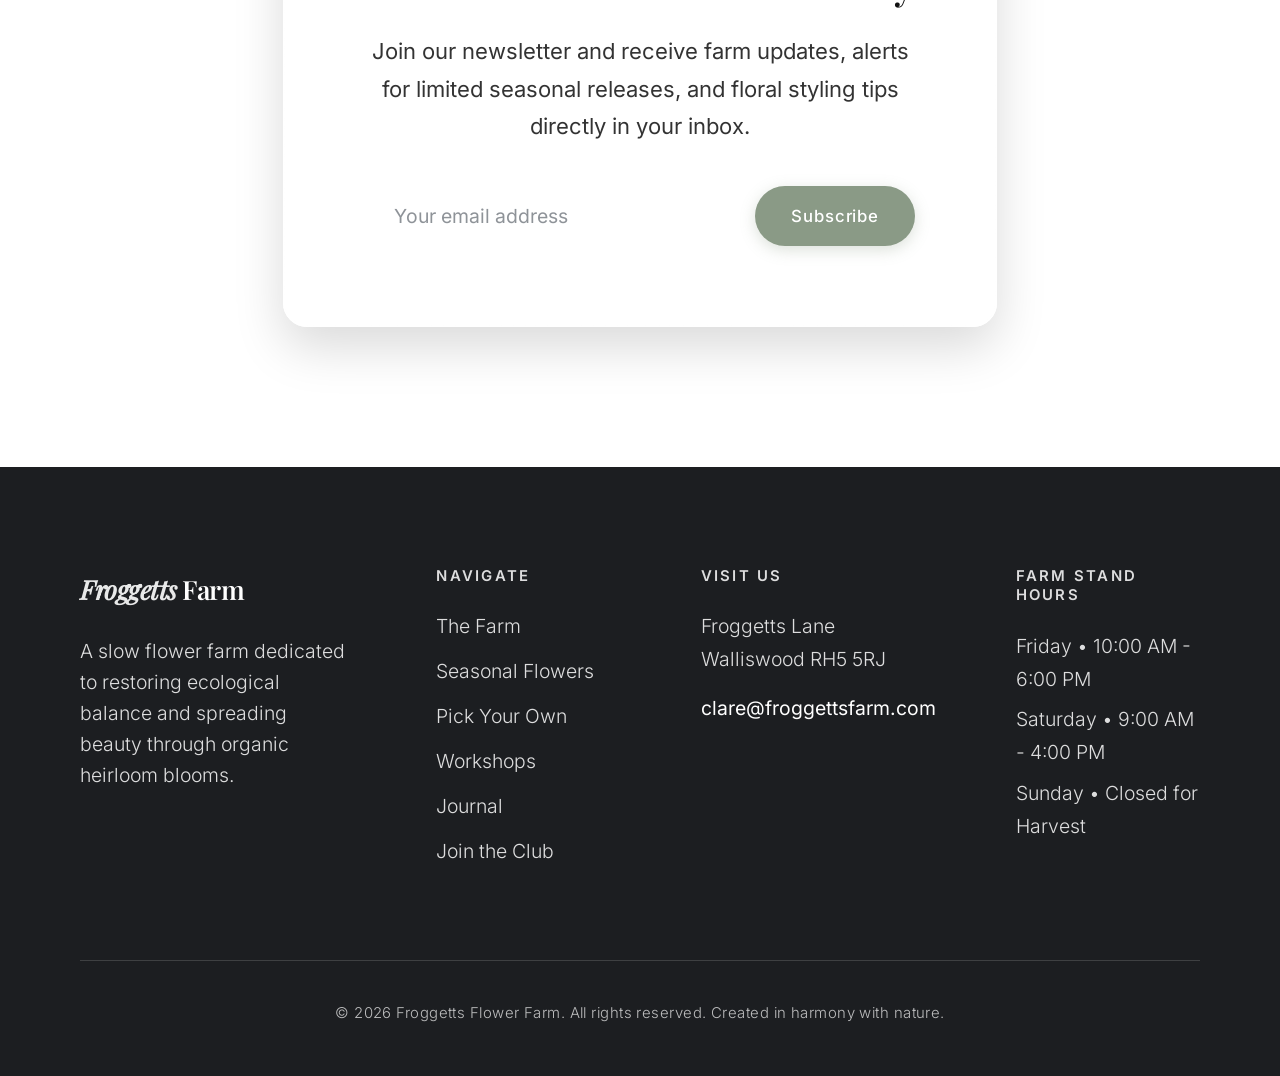
==== commit e9b76115: "typgraphy: fix line breaks, add smooth text wrapping, and improve font rendering" ====
--- a/index.html
+++ b/index.html
@@ -81,7 +81,8 @@
             --bg-primary: #FFFFFF;       
             --bg-secondary: #F9F9F9;     
             --text-primary: #1C1E21;     
-            --text-secondary: #5F656D;   
+            --text-secondary: #5F656D;
+            --text-muted: #6A727D;   
             --white: #FFFFFF;
 
             --font-serif: 'Playfair Display', Georgia, serif;
@@ -114,15 +115,16 @@
                 0 4px 30px rgba(0, 0, 0, 0.03), 
                 inset 0 1px 1px rgba(255, 255, 255, 0.8),
                 inset 0 -1px 2px rgba(0, 0, 0, 0.02);
-            --soft-shadow: 0 10px 40px rgba(0, 0, 0, 0.05);
-
+            --soft-shadow: 0 10px 40px rgba(0, 0, 0, 0.05); /* Marad az alapértelmezett a kisebb kártyáknak */
+            --float-shadow: 0 25px 50px -12px rgba(0, 0, 0, 0.25); /* Új, mély lebegő árnyék a kiemelt nagy elemeknek */
+}
+        {
             --transition-smooth: all 0.5s cubic-bezier(0.16, 1, 0.3, 1);
-            --transition-fast: all 0.3s ease;
-        }
+            --transition-fast: all 0.3s ease;        }
 
         * { margin: 0; padding: 0; box-sizing: border-box; }
 
-        html { scroll-behavior: smooth; font-size: var(--font-body); background-color: var(--bg-primary); color: var(--text-primary); -webkit-font-smoothing: antialiased; }
+        html { scroll-behavior: smooth; font-size: var(--font-body); background-color: var(--bg-primary); color: var(--text-primary); -webkit-font-smoothing: antialiased; -moz-osx-font-smoothing: grayscale; text-rendering: optimizeLegibility; }
         body { font-family: var(--font-sans); line-height: 1.7; overflow-x: clip; }
 
         h1 { font-size: var(--font-h1); line-height: 1.1; }
@@ -130,13 +132,19 @@
         h3 { font-size: var(--font-h3); line-height: 1.3; }
         h4 { font-size: var(--font-h4); line-height: 1.4; }
 
-        h1, h2, h3, h4 { font-family: var(--font-serif); font-weight: 400; letter-spacing: -0.01em; color: var(--text-primary); }
+        h1, h2, h3, h4 { font-family: var(--font-serif); font-weight: 400; letter-spacing: -0.01em; color: var(--text-primary); font-feature-settings: "kern" 1, "liga" 1; text-wrap: balance; /* ÚJ: Bekapcsolja a professzionális betűközöket és az egybeolvadó betűpárokat */ }
+
+        p { 
+            text-wrap: pretty; 
+        }
+
+        a { color: inherit; text-decoration: none; transition: var(--transition-fast); }
 
         a { color: inherit; text-decoration: none; transition: var(--transition-fast); }
         img { max-width: 100%; display: block; height: auto; }
         button { background: none; border: none; font: inherit; cursor: pointer; }
 
-        .section-container { max-width: 1120px; margin: 0 auto; padding: 0 var(--container-padding); }
+        .section-container { max-width: 1200px; margin: 0 auto; padding: 0 var(--container-padding); }
         .text-center { text-align: center; }
 
         .section-tag { font-family: var(--font-sans); font-size: var(--font-small); font-weight: 600; letter-spacing: 0.15em; color: var(--text-secondary); text-transform: uppercase; display: inline-block; margin-bottom: 20px; }
@@ -153,7 +161,8 @@
         .glass-card { background: var(--glass-bg); backdrop-filter: blur(25px) saturate(190%); -webkit-backdrop-filter: blur(25px) saturate(190%); border: 1px solid var(--glass-border); border-radius: var(--border-radius-lg); box-shadow: var(--glass-shadow); position: relative; z-index: 1; }
         .glass-card::before { content: ''; position: absolute; top: 0; left: 0; right: 0; bottom: 0; border-radius: inherit; padding: 1px; background: linear-gradient( 135deg, rgba(255, 255, 255, 0.7) 0%, rgba(255, 255, 255, 0.15) 30%, rgba(255, 255, 255, 0.02) 50%, rgba(255, 255, 255, 0.1) 70%, rgba(255, 255, 255, 0.4) 100% ); -webkit-mask: linear-gradient(#fff 0 0) content-box, linear-gradient(#fff 0 0); -webkit-mask-composite: xor; mask-composite: exclude; pointer-events: none; }
 
-        .main-header { position: absolute; top: 0; left: 0; width: 100%; z-index: 1000; padding: 20px 0; background-color: rgba(255, 255, 255, 0.95); backdrop-filter: blur(12px); border-bottom: none; transition: all 0.3s ease; }        .header-container { max-width: 1120px; margin: 0 auto; padding: 0 var(--container-padding); display: flex; justify-content: space-between; align-items: center; }
+        .main-header { position: absolute; top: 0; left: 0; width: 100%; z-index: 1000; padding: 20px 0; background-color: rgba(255, 255, 255, 0.95); backdrop-filter: blur(12px); border-bottom: none; transition: all 0.3s ease; }        
+        .header-container { max-width: 1200px; margin: 0 auto; padding: 0 var(--container-padding); display: flex; justify-content: space-between; align-items: center; }
         .logo { font-family: var(--font-serif); font-size: 1.5rem; font-weight: 600; color: var(--text-primary); text-decoration: none; letter-spacing: -0.5px; }
         .logo-accent { font-style: italic; color: var(--text-secondary); }
         .nav-menu ul { display: flex; list-style: none; gap: 18px; margin: 0; padding: 0; align-items: center; }
@@ -170,14 +179,14 @@
         
         .airy-hero-section { 
             background-color: var(--bg-primary); 
-            padding: calc(var(--section-padding) + 40px) 0 80px 0; /* Felső térköz a fejléc miatt, alsó térköz a fehér térért */
+            padding: calc(var(--section-padding) + 40px) 0 80px 0;
             min-height: 100vh; /* Függőleges kiterjedés megtartása nagy képernyőkön */
             display: flex;
             align-items: center;
         }
 
         .airy-hero-grid { 
-            max-width: 1120px; 
+            max-width: 1200px; 
             margin: 0 auto; 
             padding: 0 var(--container-padding); 
             display: grid; 
@@ -219,10 +228,11 @@
 
         .airy-hero-description { 
             font-size: var(--font-subtitle); 
-            color: var(--text-secondary); 
+            color: var(--text-muted); 
             margin-bottom: 40px; 
             font-weight: 400; 
             max-width: 90%; /* 550px-ről megnövelve, hogy szellősebb legyen a szöveg */
+            line-height: 1.8; /* Megnövelt sorköz a maximális levegősségért */
         }
 
         .airy-hero-actions { 
@@ -265,7 +275,7 @@
             position: relative; 
             border-radius: var(--border-radius-lg); 
             overflow: hidden; 
-            box-shadow: var(--soft-shadow); 
+            box-shadow: var(--float-shadow); 
             z-index: 2; 
         }
         
@@ -276,6 +286,7 @@
             object-fit: cover; 
             display: block;
             transform: scale(1.03); /* Enyhe nagyítás, hogy az ujj kicsússzon a látható területről */
+            animation: slowBreathe 15s ease-in-out infinite;
         }
 
         /* Reszponzív stílusok (Fontos ennél az elrendezésnél) */
@@ -329,14 +340,32 @@
         /* --- ANIMÁCIÓK ÉS ELREJTÉSEK --- */
         @keyframes sectionFadeIn { from { opacity: 0; transform: translateY(60px); } to { opacity: 1; transform: translateY(0); } }
         @keyframes cardFadeIn { from { opacity: 0; transform: translateY(40px); } to { opacity: 1; transform: translateY(0); } }
-        
-       /* --- ANIMÁCIÓK ÉS ELREJTÉSEK --- */
-        @keyframes sectionFadeIn { from { opacity: 0; transform: translateY(60px); } to { opacity: 1; transform: translateY(0); } }
-        @keyframes cardFadeIn { from { opacity: 0; transform: translateY(40px); } to { opacity: 1; transform: translateY(0); } }
+        @keyframes slowBreathe {
+            0% { transform: scale(1.03); }
+            50% { transform: scale(1.06); }
+            100% { transform: scale(1.03); }
+        }
+
+        /* --- HERO AZONNALI BETÖLTÉSI ANIMÁCIÓ --- */
+        @keyframes heroFadeUp {
+            from { opacity: 0; transform: translateY(30px); }
+            to { opacity: 1; transform: translateY(0); }
+        }
+
+        /* A szöveg azonnal indul */
+        .airy-hero-content {
+            animation: heroFadeUp 0.8s cubic-bezier(0.16, 1, 0.3, 1) forwards;
+        }
+
+        /* A fotó 0.3 másodpercet vár, mielőtt beúszik */
+        .airy-hero-image-block {
+            opacity: 0; /* Alapból elrejtjük, amíg a delay tart */
+            animation: heroFadeUp 0.8s cubic-bezier(0.16, 1, 0.3, 1) 0.3s forwards;
+        }
         
         /* EZ A SOR VESZETT EL! Ez felel a kártyák megjelenéséért: */
         .fade-in-card { animation: cardFadeIn 1.0s cubic-bezier(0.16, 1, 0.3, 1) forwards; }
-
+   
         /* --- ANIMÁCIÓS ELREJTÉS (Végleges, hibátlan verzió) --- */
         .about-section .section-container,
         .collections-section .section-container,
@@ -358,7 +387,8 @@
             transform: translateY(0);
         }
         /* --- ABOUT --- */
-        .about-section { padding: var(--section-padding) 0; background-color: var(--bg-secondary); position: relative; z-index: 10; }        .about-grid { display: flex; align-items: center; gap: 80px; flex-direction: row-reverse; flex-wrap: wrap; }
+        .about-section { padding: var(--section-padding) 0; background-color: var(--bg-secondary); position: relative; z-index: 10; }        
+        .about-grid { display: flex; align-items: center; gap: 80px; flex-direction: row-reverse; flex-wrap: wrap; }
         .story-content { flex: 1; min-width: 300px; display: flex; flex-direction: column; align-items: flex-start; justify-content: center; }
         .story-content .section-subtitle { margin: 0 0 var(--gap-sm) 0; max-width: 100%; }
         .story-text { font-size: var(--font-body); line-height: 1.6; color: var(--text-secondary); margin-bottom: 20px; text-align: left; }
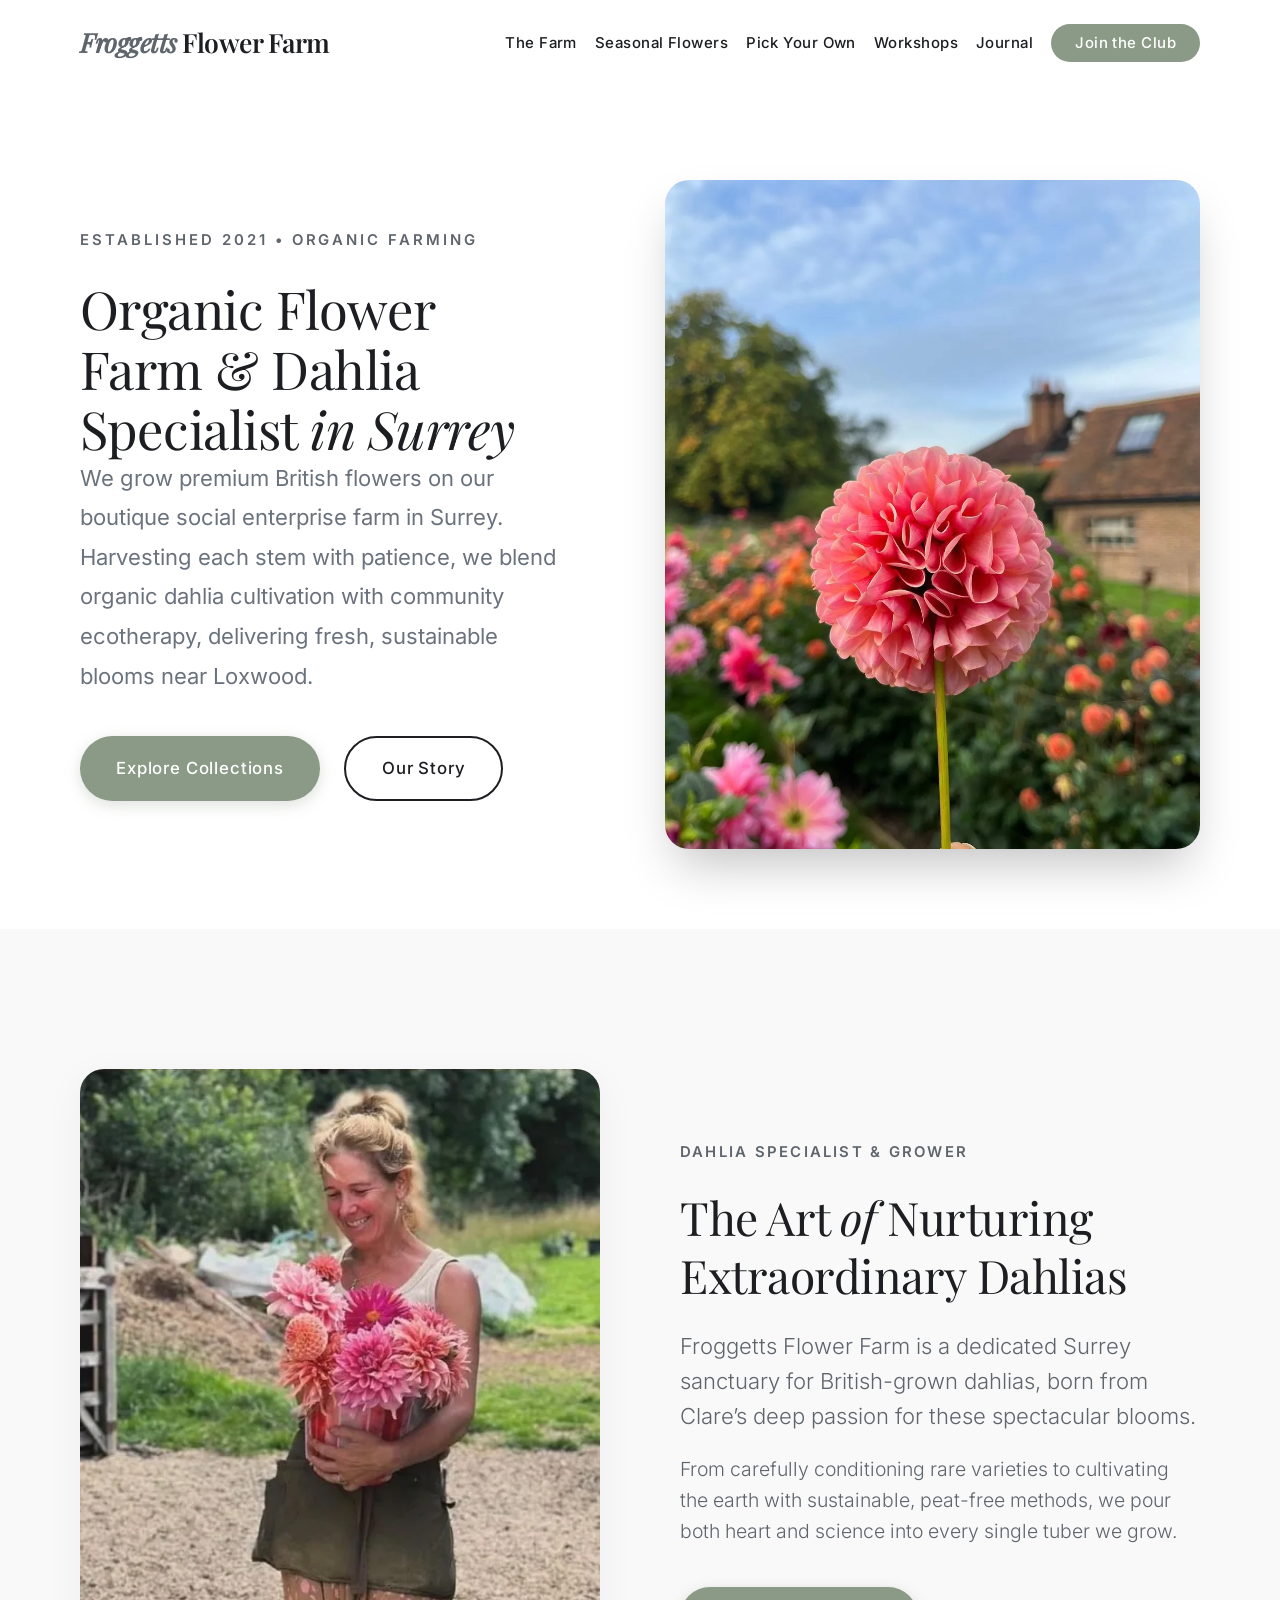
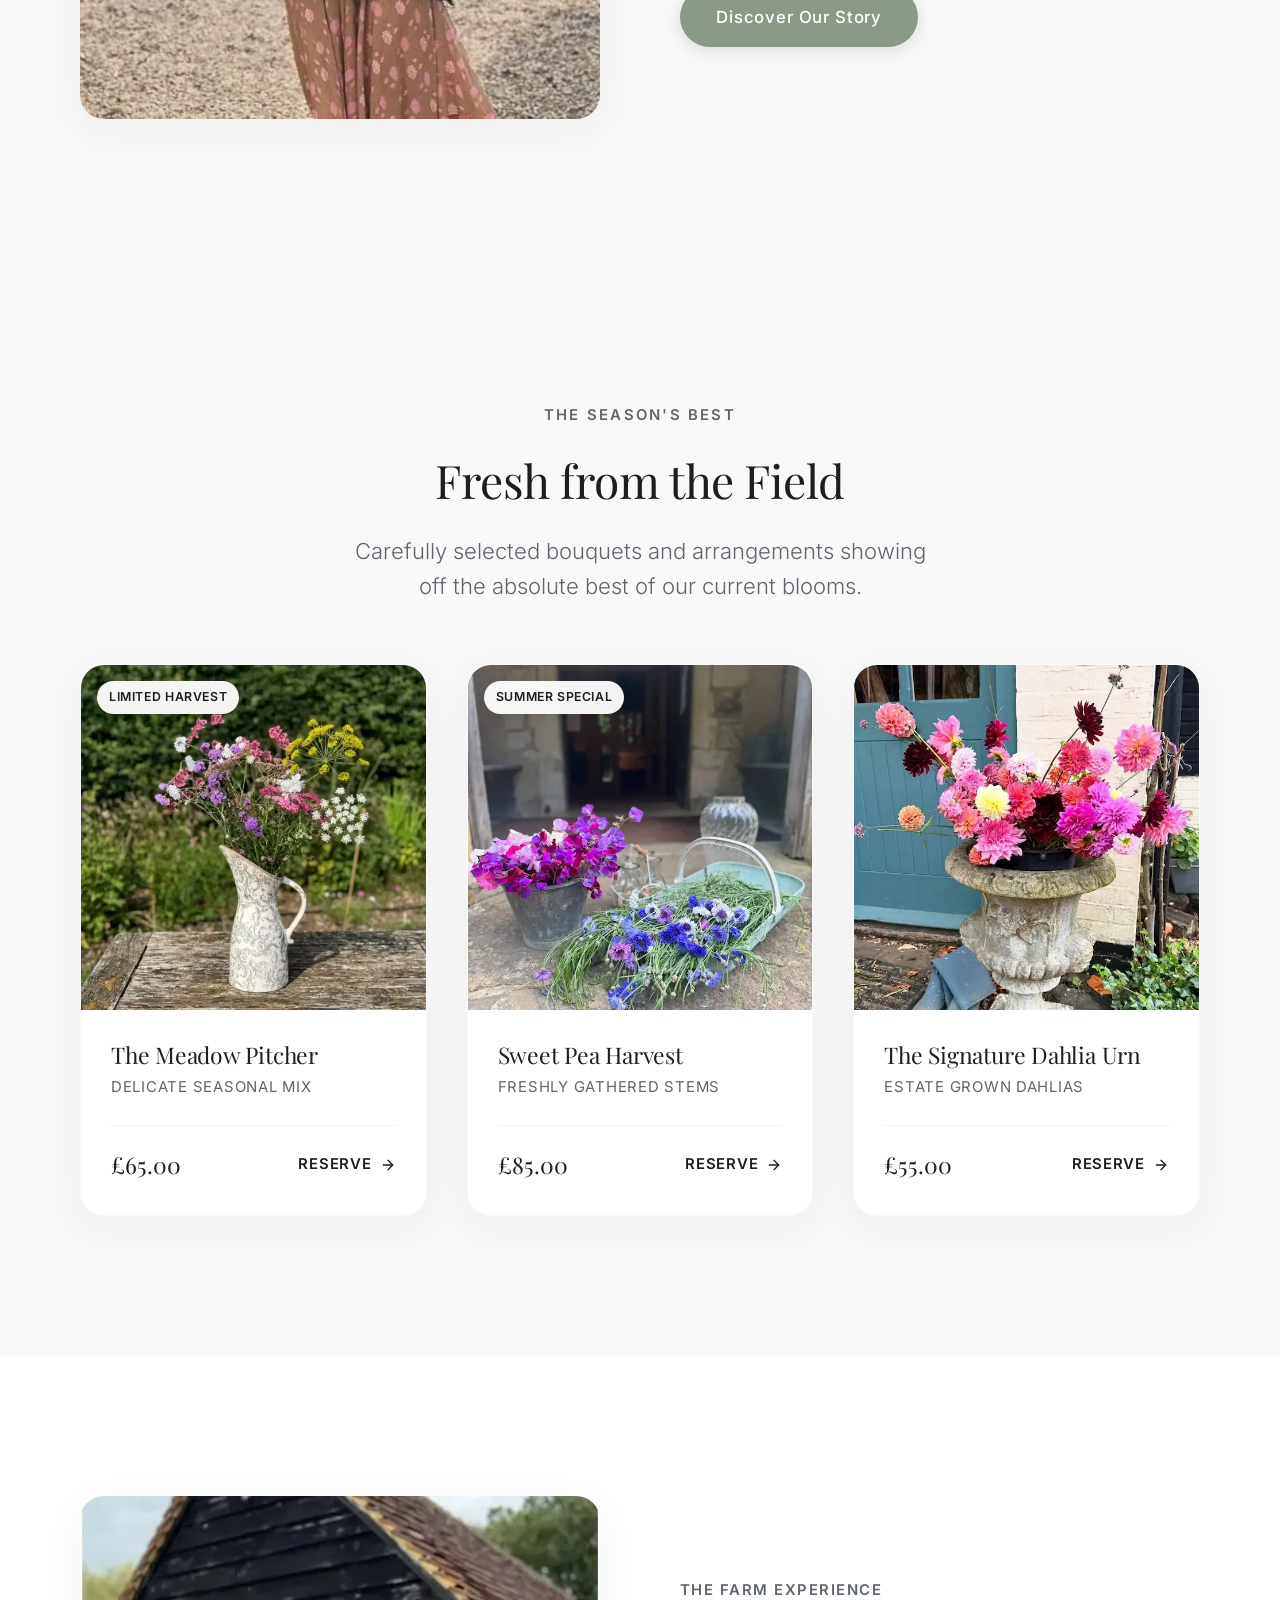
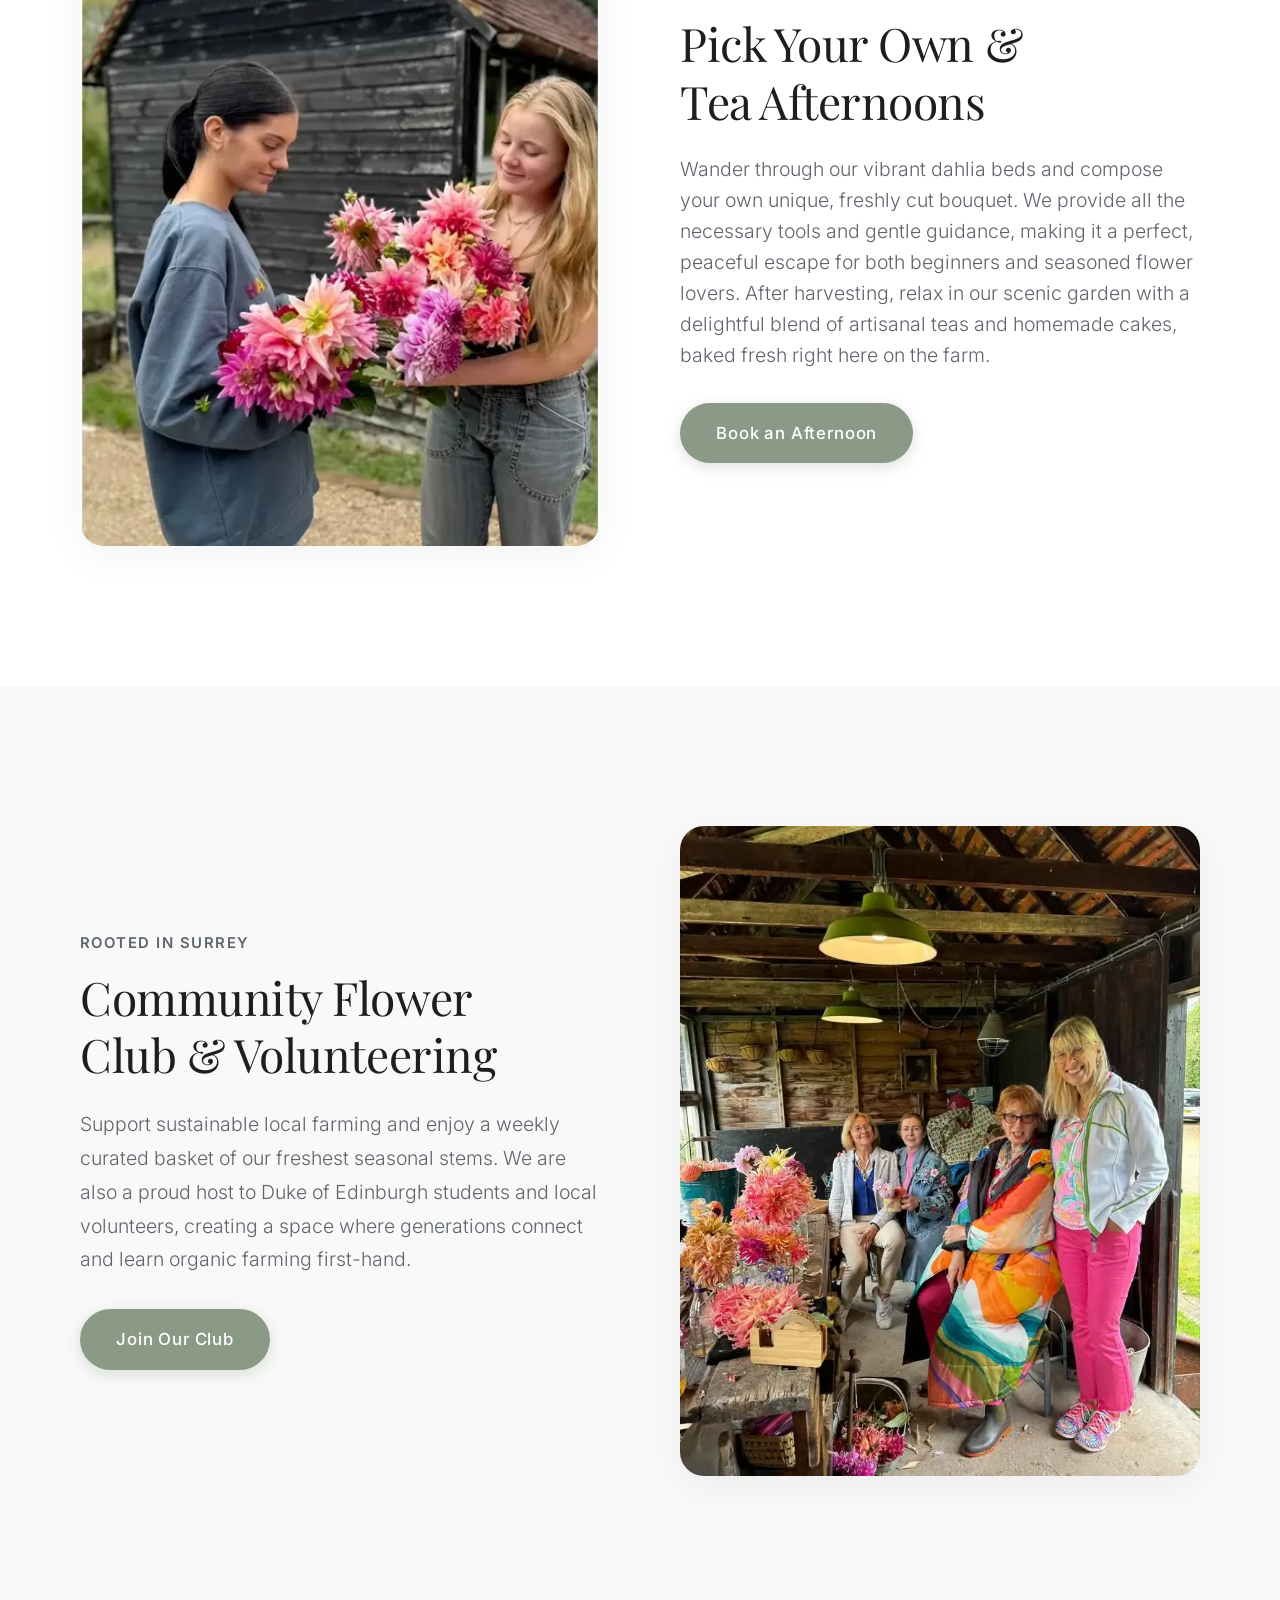
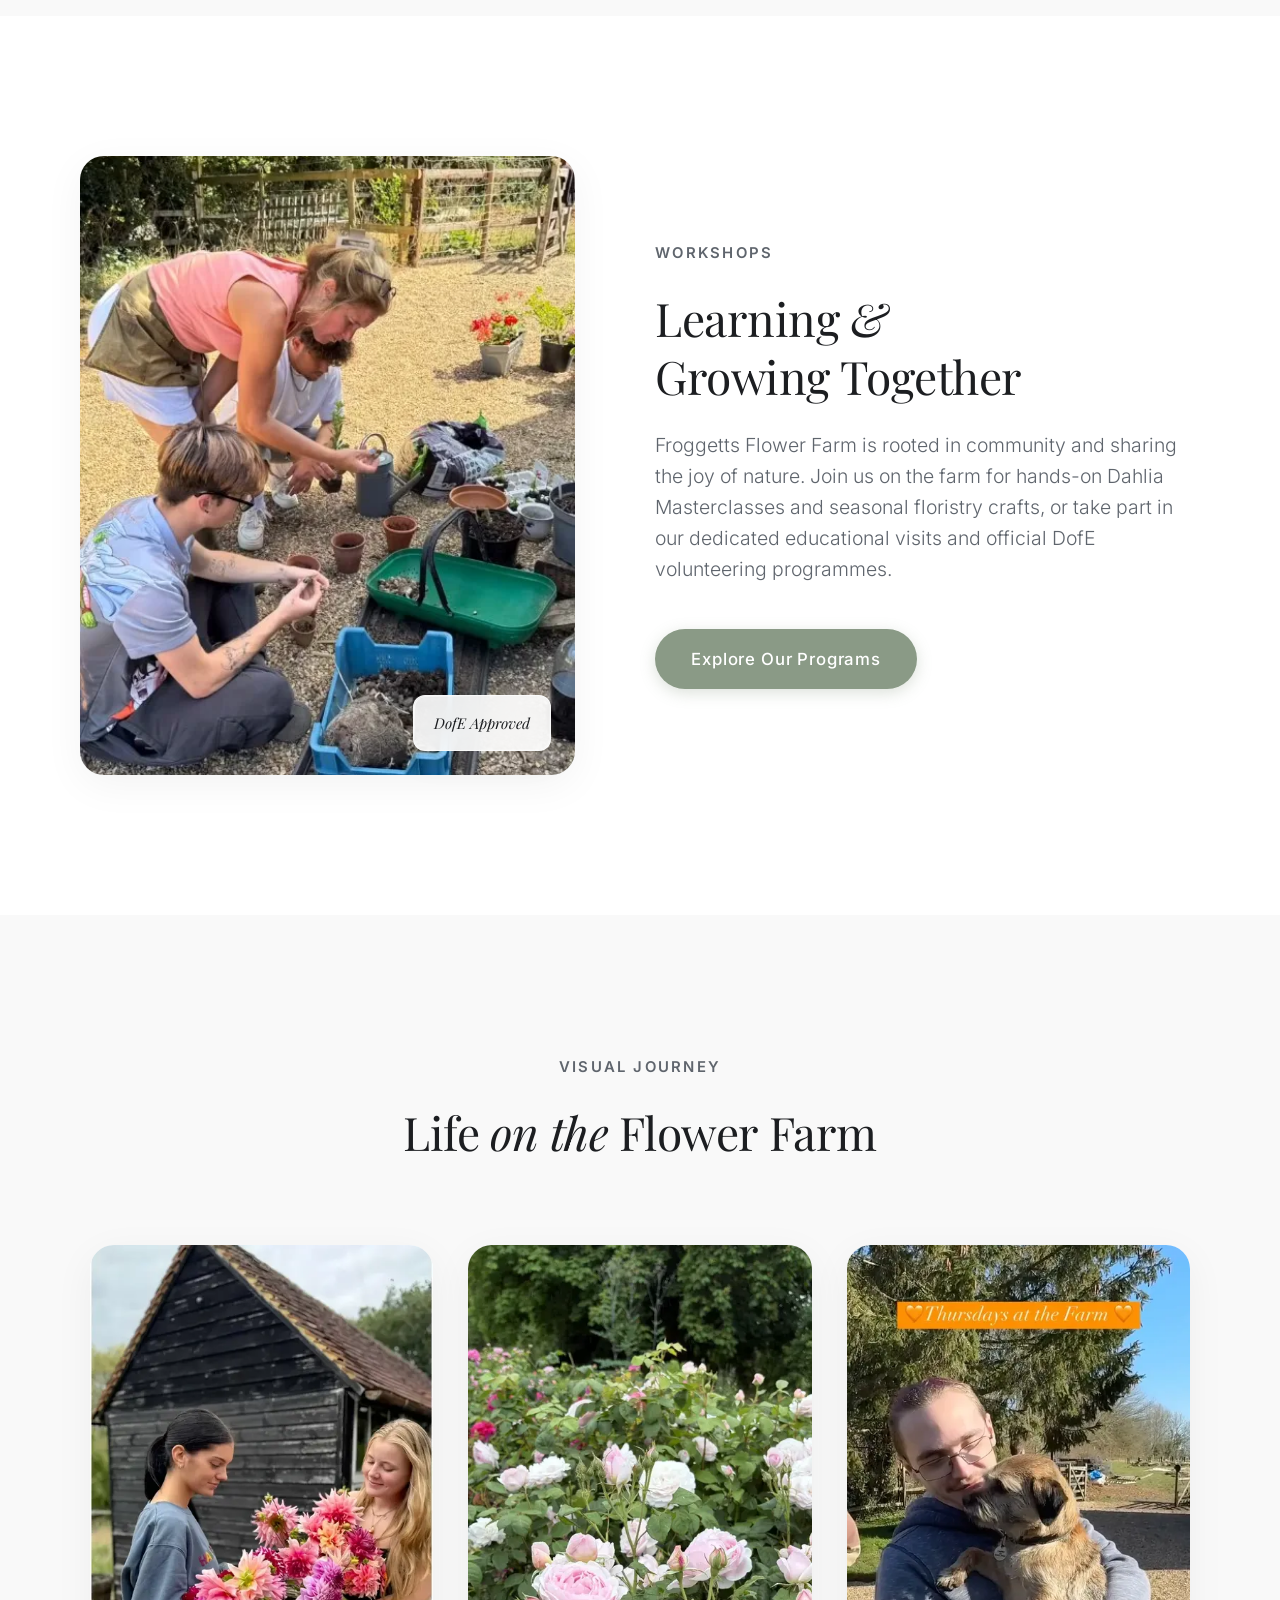
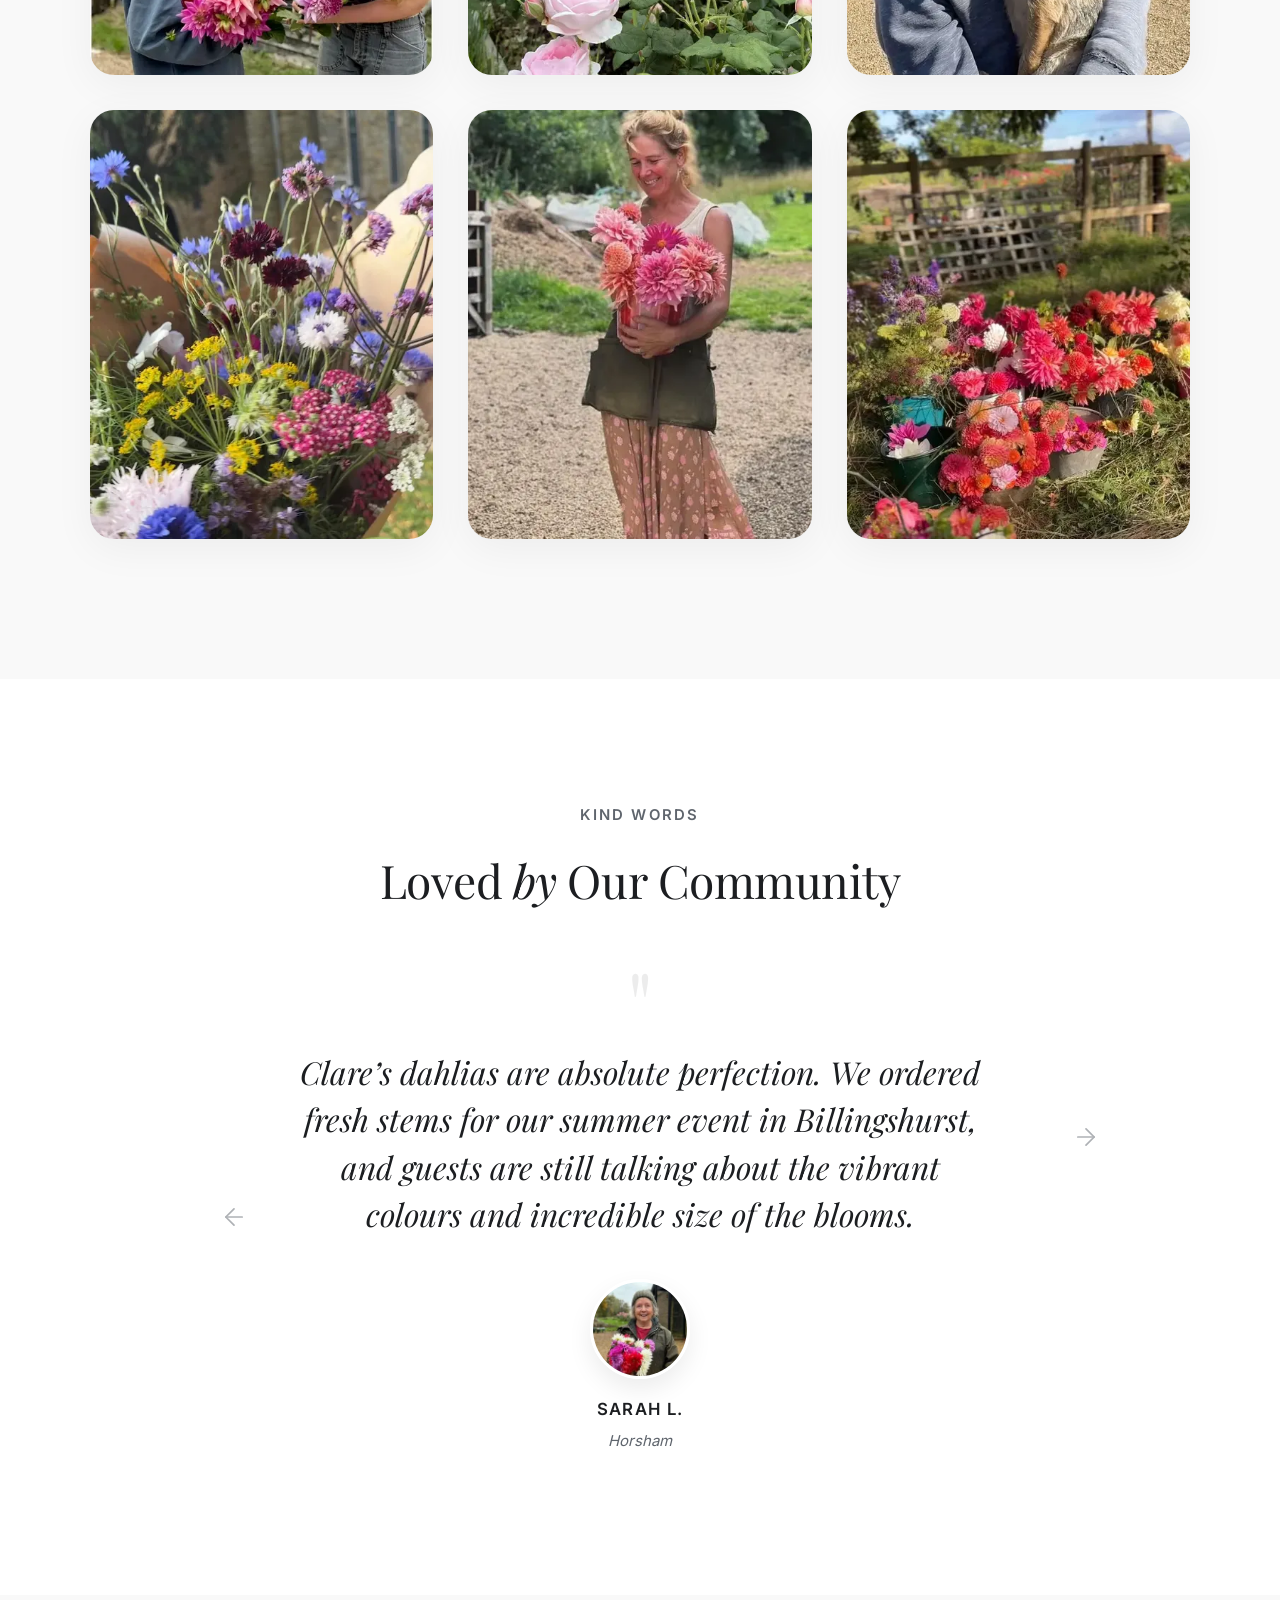
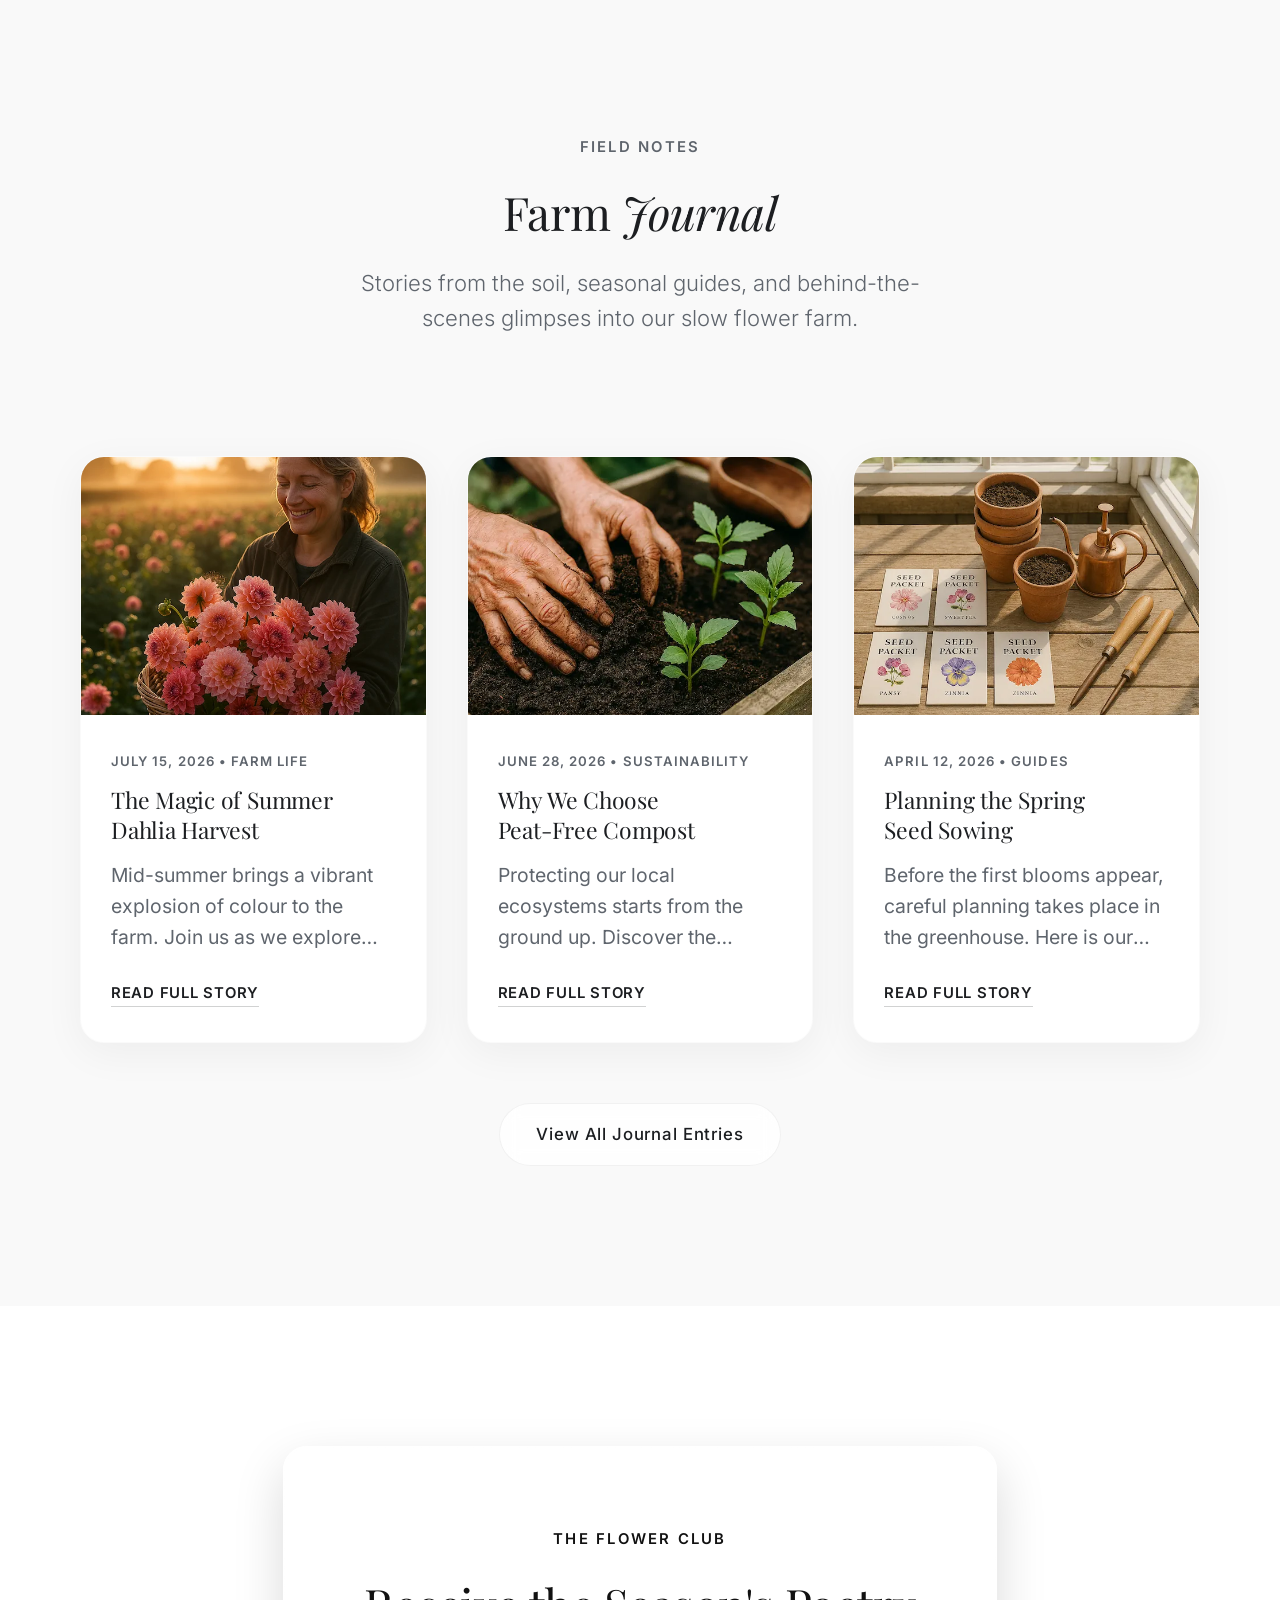
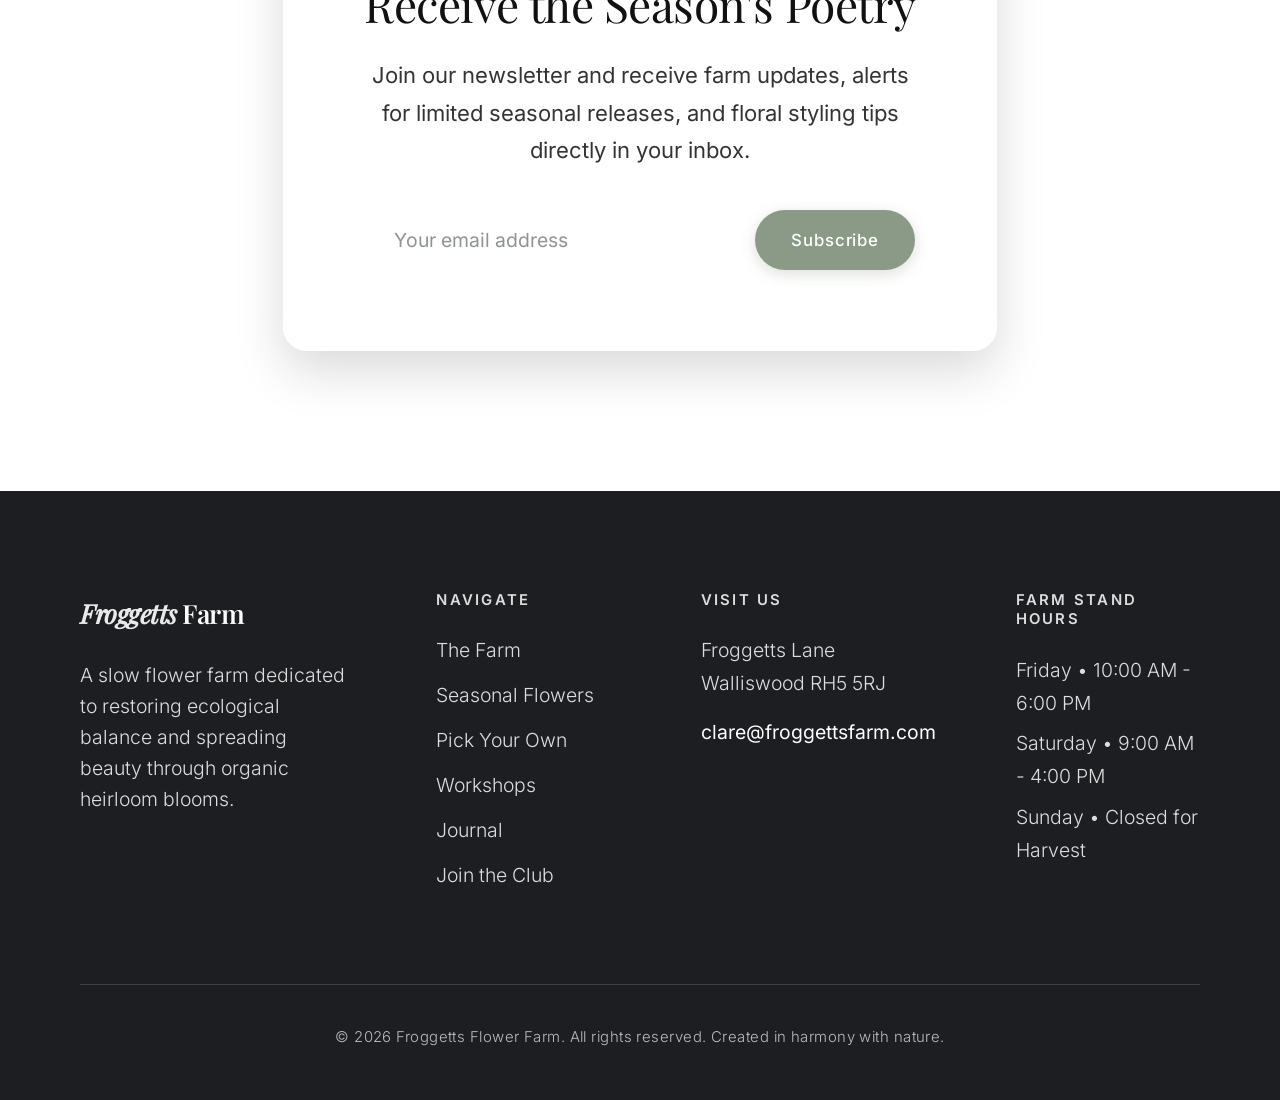
==== commit 85447621: "adjust some spacing and gap values in the CSS for better responsiveness and visual consistency acros" ====
--- a/index.html
+++ b/index.html
@@ -147,8 +147,8 @@
         .section-container { max-width: 1200px; margin: 0 auto; padding: 0 var(--container-padding); }
         .text-center { text-align: center; }
 
-        .section-tag { font-family: var(--font-sans); font-size: var(--font-small); font-weight: 600; letter-spacing: 0.15em; color: var(--text-secondary); text-transform: uppercase; display: inline-block; margin-bottom: 20px; }
-        .section-title { font-size: var(--font-h2); margin-bottom: 24px; }
+        .section-tag { font-family: var(--font-sans); font-size: var(--font-small); font-weight: 600; letter-spacing: 0.15em; color: var(--text-secondary); text-transform: uppercase; display: inline-block; margin-bottom: var(--gap-sm); }
+        .section-title { font-size: var(--font-h2); margin-bottom: var(--gap-sm); }
         .section-title em { font-family: var(--font-serif); font-style: italic; font-weight: 400; }
         .section-subtitle { font-size: var(--font-subtitle); color: var(--text-secondary); max-width: 600px; margin: 0 auto var(--gap-lg); font-weight: 300; line-height: 1.6; }
 
@@ -217,7 +217,7 @@
         .airy-hero-title { 
             font-size: clamp(2.2rem, 3vw + 0.8rem, 3.2rem); 
             line-height: 1.15; 
-            margin-bottom: 24px; 
+            margin-bottom: -var(--gap-sm); 
             color: var(--text-primary); 
             text-wrap: balance; /* Ez felel a tökéletes sortörésekért */
         }
@@ -229,7 +229,7 @@
         .airy-hero-description { 
             font-size: var(--font-subtitle); 
             color: var(--text-muted); 
-            margin-bottom: 40px; 
+            margin-bottom: var(--gap-md); 
             font-weight: 400; 
             max-width: 90%; /* 550px-ről megnövelve, hogy szellősebb legyen a szöveg */
             line-height: 1.8; /* Megnövelt sorköz a maximális levegősségért */
@@ -238,7 +238,7 @@
         .airy-hero-actions { 
             display: flex; /* EZ HIÁNYZOTT! Ez kapcsolja be a gap működését */
             justify-content: flex-start; 
-            gap: 20px; /* Alapértelmezett térköz nagy képernyőn */
+            gap: var(--gap-sm); /* Alapértelmezett térköz nagy képernyőn */
         }
         
         /* A gombok "szöveg a fehéren" verziói */
@@ -306,7 +306,7 @@
             }
             .airy-hero-grid { 
                 grid-template-columns: 1fr; /* Egymás alá rakás egyetlen oszlopba */
-                gap: 40px; 
+                gap: var(--gap-md); 
                 text-align: left; /* Balra igazítás megtartása */
             }
             .airy-hero-content {
@@ -388,10 +388,10 @@
         }
         /* --- ABOUT --- */
         .about-section { padding: var(--section-padding) 0; background-color: var(--bg-secondary); position: relative; z-index: 10; }        
-        .about-grid { display: flex; align-items: center; gap: 80px; flex-direction: row-reverse; flex-wrap: wrap; }
+        .about-grid { display: flex; align-items: center; gap: var(--gap-xl); flex-direction: row-reverse; flex-wrap: wrap; }
         .story-content { flex: 1; min-width: 300px; display: flex; flex-direction: column; align-items: flex-start; justify-content: center; }
         .story-content .section-subtitle { margin: 0 0 var(--gap-sm) 0; max-width: 100%; }
-        .story-text { font-size: var(--font-body); line-height: 1.6; color: var(--text-secondary); margin-bottom: 20px; text-align: left; }
+        .story-text { font-size: var(--font-body); line-height: 1.6; color: var(--text-secondary); margin-bottom: var(--gap-sm); text-align: left; }
         .about-visual { flex: 1; min-width: 300px; position: relative; }
         .image-frame { position: relative; border-radius: var(--border-radius-lg); overflow: hidden; box-shadow: var(--soft-shadow); z-index: 2; }
         .about-img { width: 100%; height: auto; max-height: 85vh; aspect-ratio: 4 / 5; object-fit: cover; transition: var(--transition-smooth); }
@@ -408,7 +408,7 @@
         .product-badge { position: absolute; top: 16px; left: 16px; background-color: rgba(255, 255, 255, 0.95); backdrop-filter: blur(8px); -webkit-backdrop-filter: blur(8px); color: var(--text-primary); padding: 6px 12px; font-size: 0.7rem; font-weight: 600; letter-spacing: 0.05em; border-radius: 20px; text-transform: uppercase; box-shadow: 0 4px 12px rgba(0, 0, 0, 0.08); z-index: 2; }
         .product-info { padding: 30px; }
         .product-title { font-size: var(--font-h4); line-height: 1.3; margin-bottom: 6px; transition: var(--transition-fast); }
-        .product-category { font-size: var(--font-small); color: var(--text-secondary); text-transform: uppercase; letter-spacing: 0.05em; margin-bottom: 20px; }
+        .product-category { font-size: var(--font-small); color: var(--text-secondary); text-transform: uppercase; letter-spacing: 0.05em; margin-bottom: var(--gap-sm); }
         .product-footer { display: flex; justify-content: space-between; align-items: center; border-top: 1px solid rgba(0, 0, 0, 0.05); padding-top: 20px; }
         .product-price { font-family: var(--font-serif); font-size: var(--font-h4); color: var(--text-primary); }
         .add-to-cart-btn { display: inline-flex; align-items: center; gap: 8px; font-size: var(--font-small); font-weight: 600; letter-spacing: 0.05em; text-transform: uppercase; color: var(--text-primary); }
@@ -421,14 +421,14 @@
         /* --- FARM EDITORIAL (PYO / COMMUNITY) --- */
         .farm-editorial-section { padding: var(--section-padding) 0; background-color: var(--bg-primary); width: 100%; position: relative; z-index: 10; }
         .farm-editorial-section.bg-cream-alt { background-color: var(--bg-secondary); }
-        .editorial-flex-container { display: flex; align-items: center; gap: 80px; }
+        .editorial-flex-container { display: flex; align-items: center; gap: var(--gap-xl); }
         .editorial-flex-container.row-reversed { flex-direction: row-reverse; }
         .editorial-image-block { flex: 1; position: relative; }
         .editorial-display-img { width: 100%; height: auto; max-height: 85vh; aspect-ratio: 4 / 5; object-fit: cover; border-radius: var(--border-radius-lg); box-shadow: var(--soft-shadow); transition: transform 0.4s ease; }
         .editorial-display-img:hover { transform: scale(1.015); }
         .editorial-text-block { flex: 1; display: flex; flex-direction: column; align-items: flex-start; justify-content: center; }
         .editorial-subtitle { font-family: var(--font-sans); font-size: var(--font-small); font-weight: 600; text-transform: uppercase; letter-spacing: 0.1em; color: var(--text-secondary); margin-bottom: 12px; }
-        .editorial-title { font-size: var(--font-h2); margin-bottom: 24px; }
+        .editorial-title { font-size: var(--font-h2); margin-bottom: var(--gap-sm); }
         .editorial-description { font-size: var(--font-body); color: var(--text-secondary); font-weight: 300; line-height: 1.75; margin-bottom: 32px; }
         .editorial-cta-link { font-family: var(--font-sans); font-size: var(--font-small); font-weight: 600; color: var(--text-primary); letter-spacing: 0.05em; text-transform: uppercase; text-decoration: none; transition: all 0.3s ease; border-bottom: 1px solid rgba(28, 30, 33, 0.2); padding-bottom: 4px; }
         .editorial-cta-link:hover { color: var(--text-secondary); border-bottom: 1px solid var(--text-primary); transform: translateX(4px); }
@@ -466,7 +466,7 @@
             font-size: clamp(1.2rem, 2vw + 0.6rem, 1.8rem); 
             line-height: 1.5; 
             color: var(--text-primary); 
-            margin-bottom: 40px; 
+            margin-bottom: var(--gap-md); 
             max-width: 750px; 
             font-style: italic; 
             font-weight: 400; 
@@ -510,7 +510,7 @@
 
         /* --- GALLERY --- */
         .gallery-section { background-color: var(--bg-secondary); padding: var(--section-padding) 0; width: 100%; position: relative; z-index: 10; }
-        .gallery-header { text-align: center; margin-bottom: 60px; display: flex; flex-direction: column; align-items: center; }
+        .gallery-header { text-align: center; margin-bottom: var(--gap-lg); display: flex; flex-direction: column; align-items: center; }
         .gallery-slider-container { position: relative; display: block; width: 100%; }
         .slider-btn { display: none; }
         .gallery-grid { display: grid; grid-template-columns: repeat(3, 1fr); gap: 35px; max-width: 1100px; margin: 0 auto; }
@@ -535,7 +535,7 @@
 
         /* --- JOURNAL TEASER --- */
         .journal-teaser-section { padding: var(--section-padding) 0; background-color: var(--bg-secondary); position: relative; z-index: 10; }
-        .journal-header { text-align: center; margin-bottom: 60px; display: flex; flex-direction: column; align-items: center; }
+        .journal-header { text-align: center; margin-bottom: var(--gap-lg); display: flex; flex-direction: column; align-items: center; }
         .journal-grid { display: grid; grid-template-columns: repeat(3, 1fr); gap: var(--gap-md); }
         .journal-card { background-color: var(--white); border-radius: var(--border-radius-lg); overflow: hidden; box-shadow: var(--soft-shadow); border: 1px solid rgba(0, 0, 0, 0.02); display: flex; flex-direction: column; opacity: 0; }
         .journal-img-wrapper { position: relative; aspect-ratio: 4 / 3; overflow: hidden; }
@@ -563,7 +563,7 @@
         .subscribe-section { position: relative; padding: 140px 0; display: flex; align-items: center; justify-content: center; background-image: url('images/hero_bg.webp'); background-size: cover; background-position: center; background-attachment: fixed; z-index: 10; }
         .subscribe-glass-card { max-width: 800px; margin: 0 auto; padding: 80px; display: flex; flex-direction: column; align-items: center; z-index: 2; background: rgba(255, 255, 255, 0.85) !important; box-shadow: 0 20px 50px rgba(0, 0, 0, 0.15); border: 1px solid rgba(255, 255, 255, 1); }
         .subscribe-glass-card .section-title, .subscribe-glass-card .section-tag { color: #111 !important; }
-        .subscribe-description { font-size: var(--font-subtitle); font-weight: 400; color: #333 !important; max-width: 550px; margin-bottom: 40px; }
+        .subscribe-description { font-size: var(--font-subtitle); font-weight: 400; color: #333 !important; max-width: 550px; margin-bottom: var(--gap-md); }
         .subscribe-form { display: flex; width: 100%; max-width: 550px; gap: 16px; }
         .subscribe-input { flex: 1; padding: 16px 28px; border-radius: 40px; background: rgba(255, 255, 255, 0.65); border: 1px solid rgba(255, 255, 255, 0.8); backdrop-filter: blur(5px); color: var(--text-primary); font-family: var(--font-sans); font-size: var(--font-body); transition: var(--transition-fast); outline: none; }
         .subscribe-input::placeholder { color: var(--text-secondary); opacity: 0.7; }
@@ -572,14 +572,14 @@
 
         /* --- FOOTER --- */
         .main-footer { background-color: var(--text-primary); color: var(--white); padding: 100px 0 50px; position: relative; z-index: 10; }
-        .footer-grid { display: grid; grid-template-columns: 1.5fr 1fr 1fr 1fr; gap: 80px; margin-bottom: 80px; }
+        .footer-grid { display: grid; grid-template-columns: 1.5fr 1fr 1fr 1fr; gap: 80px; margin-bottom: var(--gap-xl); }
         .footer-logo { color: var(--white); margin-bottom: 24px; display: inline-block; }
         .main-footer .logo-accent { color: var(--white); opacity: 0.9; }
         .footer-desc { color: rgba(255, 255, 255, 0.85); font-size: var(--font-body); line-height: 1.6; font-weight: 300; max-width: 320px; }
         .footer-heading { font-family: var(--font-sans); font-size: var(--font-small); font-weight: 600; letter-spacing: 0.15em; color: rgba(255, 255, 255, 0.85); text-transform: uppercase; margin-bottom: 24px; }
         .footer-links ul { list-style: none; }
         .footer-links li { margin-bottom: 12px; }
-       .footer-links a { color: rgba(255, 255, 255, 0.85); font-size: var(--font-body); font-weight: 300; }
+        .footer-links a { color: rgba(255, 255, 255, 0.85); font-size: var(--font-body); font-weight: 300; }
         .footer-links a:hover { color: var(--white); transform: translateX(4px); }
         .footer-contact p, .footer-hours p { color: rgba(255, 255, 255, 0.85); font-size: var(--font-body); font-weight: 300; margin-bottom: 8px; }
         .contact-email { margin-top: 16px; color: var(--white) !important; font-weight: 400 !important; }
@@ -589,12 +589,22 @@
         /* --- RESPONSIVE RESPONSIVE --- */
         @media (max-width: 1024px) {
             :root { --section-padding: 90px; --container-padding: 30px; --gap-xl: 50px; }
-            .about-grid { gap: 50px; }
-            .collections-grid { grid-template-columns: repeat(2, 1fr); gap: 30px; }
-            .footer-grid { grid-template-columns: repeat(2, 1fr); gap: 50px; }
-            .editorial-flex-container { gap: 40px; }
-            .editorial-display-img { height: 420px; }
-            .journal-grid { grid-template-columns: repeat(2, 1fr); gap: 30px; }
+            
+            .collections-grid { grid-template-columns: repeat(2, 1fr); gap: var(--gap-sm); }            
+            .footer-grid { grid-template-columns: repeat(2, 1fr); }
+            .editorial-flex-container { gap: var(--gap-xl); }
+            .journal-grid { grid-template-columns: repeat(2, 1fr); gap: var(--gap-sm); }
+            .gallery-grid { grid-template-columns: repeat(2, 1fr); gap: var(--gap-sm); }
+
+            /* --- INNENTŐL ÚJ: MOBIL MENÜ BEKAPCSOLÁSA TABLETEN --- */
+            .mobile-nav-toggle { display: flex; flex-direction: column; justify-content: space-between; width: 24px; height: 18px; z-index: 1100; }
+            .mobile-nav-toggle span { display: block; height: 2px; width: 100%; background-color: var(--text-primary); border-radius: 2px; transition: var(--transition-fast); }
+            .mobile-nav-toggle.active span:nth-child(1) { transform: translateY(8px) rotate(45deg); }
+            .mobile-nav-toggle.active span:nth-child(2) { opacity: 0; }
+            .mobile-nav-toggle.active span:nth-child(3) { transform: translateY(-8px) rotate(-45deg); }
+            .nav-menu { position: fixed; top: 0; right: -100%; width: 80%; height: 100vh; background-color: var(--bg-primary); box-shadow: -10px 0 30px rgba(0, 0, 0, 0.05); z-index: 1000; transition: var(--transition-smooth); padding: 120px 40px; }
+            .nav-menu.active { right: 0; }
+            .nav-menu ul { flex-direction: column; align-items: flex-start; gap: 30px; }
         }
 
         @media (max-width: 768px) {
@@ -609,15 +619,20 @@
             .nav-menu.active { right: 0; }
             .nav-menu ul { flex-direction: column; align-items: flex-start; gap: 30px; }
             .hero-glass-card { padding: 40px 24px; }
-            .about-grid { flex-direction: column; gap: 60px; }
-            .about-visual { order: -1; }
-            .about-img { height: 400px; }
+            .about-grid { flex-direction: column; gap: var(--gap-lg); }
+            .about-visual { order: -1; width: 100%; }
+            .about-img { width: 100%; height: auto; aspect-ratio: 4 / 5; object-fit: cover; }
             .frame-backdrop { right: -20px; bottom: -20px; left: 20px; top: 20px; }
-            .collections-grid { grid-template-columns: 1fr; gap: 40px; }
-            .editorial-flex-container, .editorial-flex-container.row-reversed { flex-direction: column; gap: 32px; }
+            .collections-grid { grid-template-columns: 1fr; gap: var(--gap-md); }
+            .editorial-flex-container, .editorial-flex-container.row-reversed { flex-direction: column; gap: var(--gap-md); }
             .editorial-image-block, .editorial-text-block { width: 100%; }
-            .editorial-display-img { height: 320px; }
-            .gallery-grid { display: flex; gap: 20px; overflow-x: auto; scroll-snap-type: x mandatory; padding: 20px var(--container-padding); scrollbar-width: none; }
+            .editorial-display-img { 
+            width: 100%; 
+            height: auto; 
+            aspect-ratio: 4 / 5; /* Visszaállítjuk az eredeti álló arányra */
+            object-fit: cover; 
+        }
+            .gallery-grid { display: flex; gap: var(--gap-sm); overflow-x: auto; scroll-snap-type: x mandatory; padding: 20px var(--container-padding); scrollbar-width: none; }
             .gallery-item { flex: 0 0 calc(100% - 40px); scroll-snap-align: center; aspect-ratio: auto; height: 400px; }
             .slider-btn { display: flex; position: absolute; top: 50%; transform: translateY(-50%); width: 40px; height: 40px; border-radius: 50%; background: var(--white); border: 1px solid rgba(0,0,0,0.05); box-shadow: 0 4px 15px rgba(0,0,0,0.1); color: var(--text-primary); align-items: center; justify-content: center; z-index: 10; cursor: pointer; }
             .prev-btn { left: 10px; }
@@ -629,7 +644,7 @@
             .prev-arrow { left: -10px; }
             .next-arrow { right: -10px; }
             .testimonial-text-large { font-size: 1.15rem; }
-            .journal-grid { grid-template-columns: 1fr; gap: 40px; }
+            .journal-grid { grid-template-columns: 1fr; gap: var(--gap-md); }
         }
     </style>
 </head>
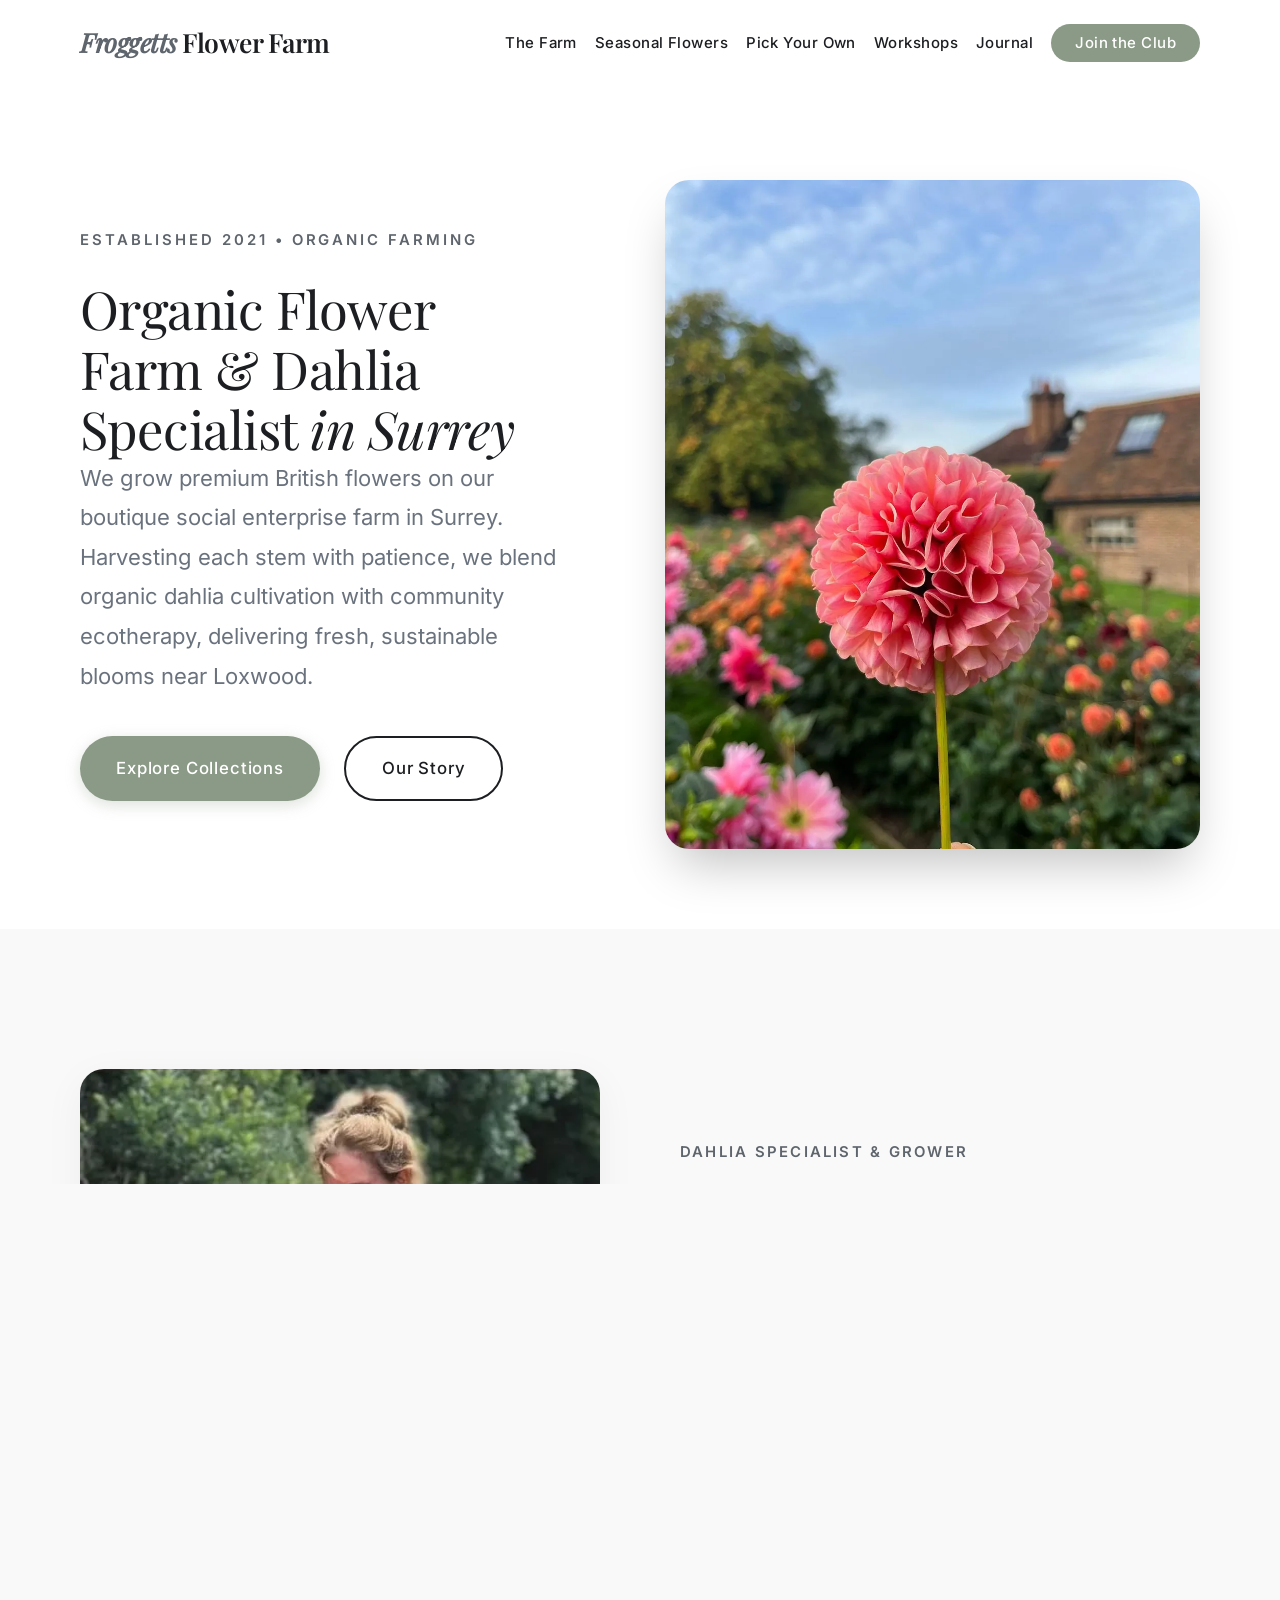
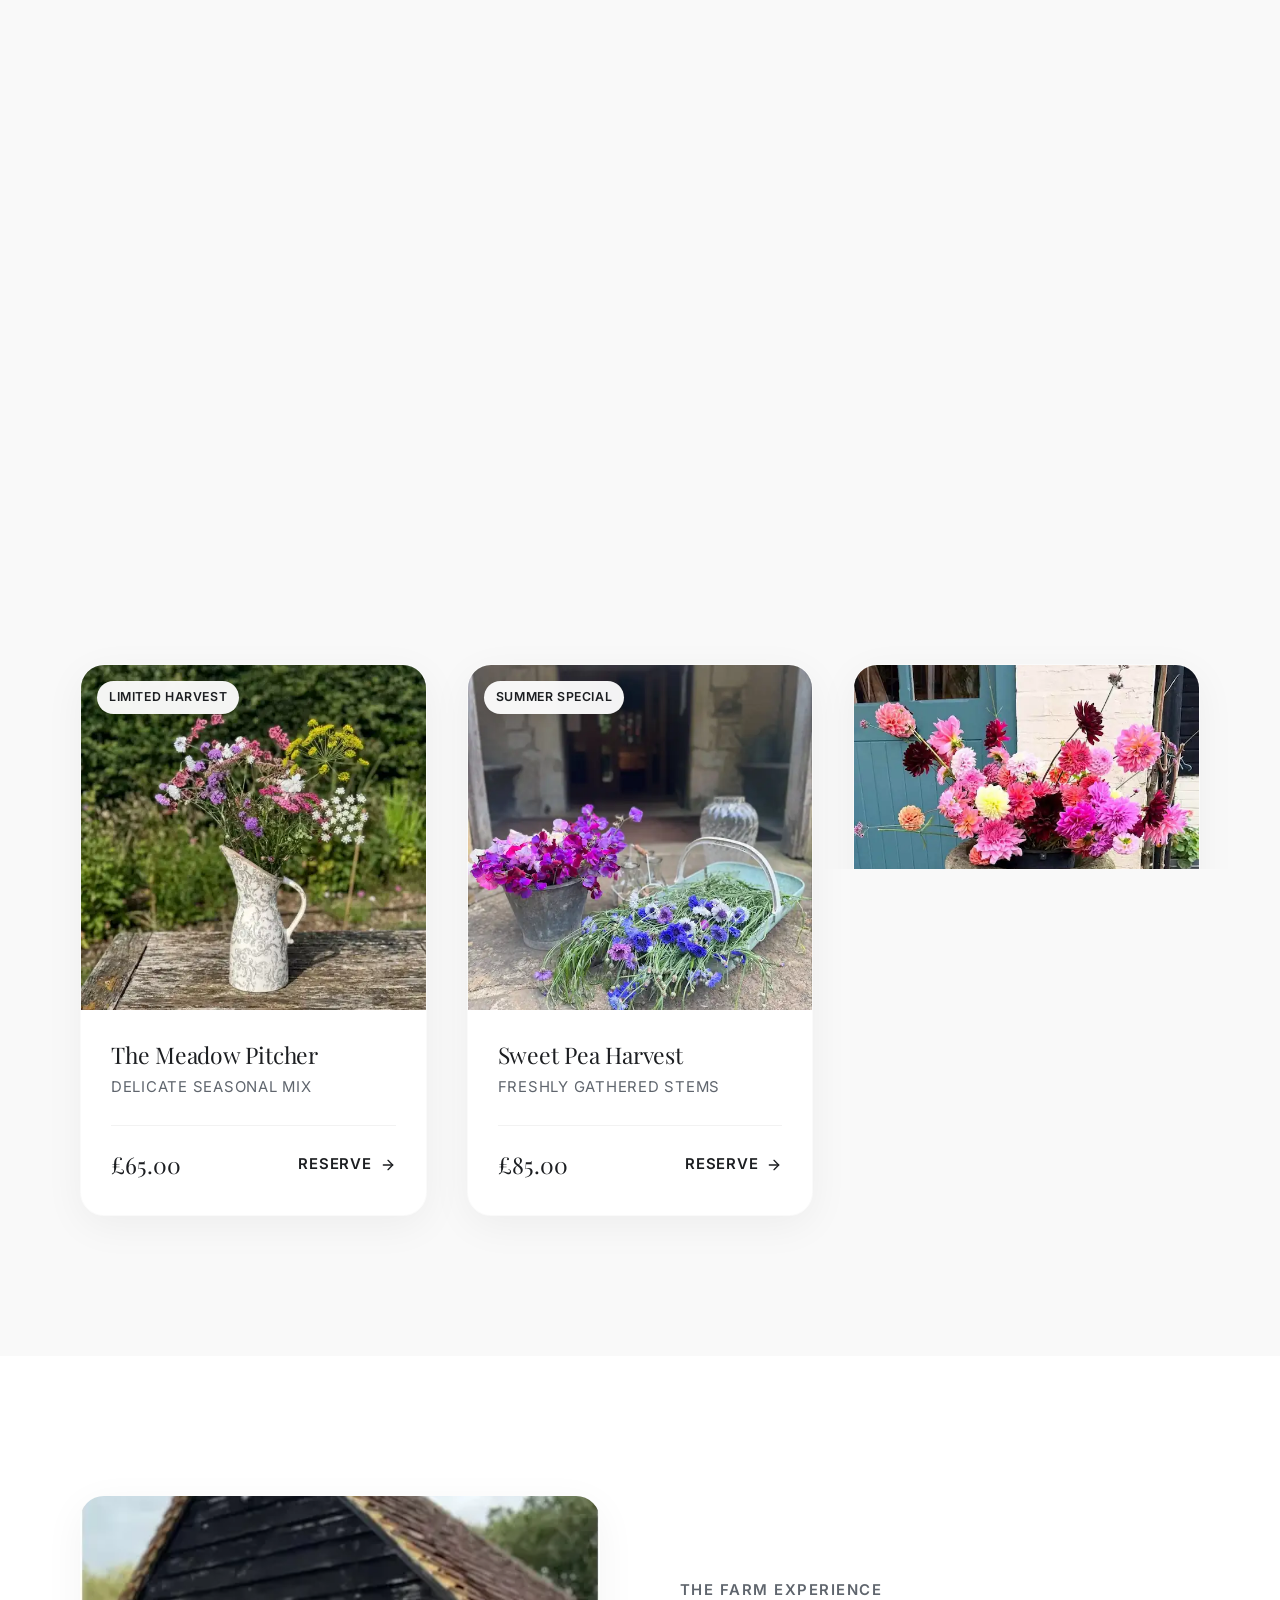
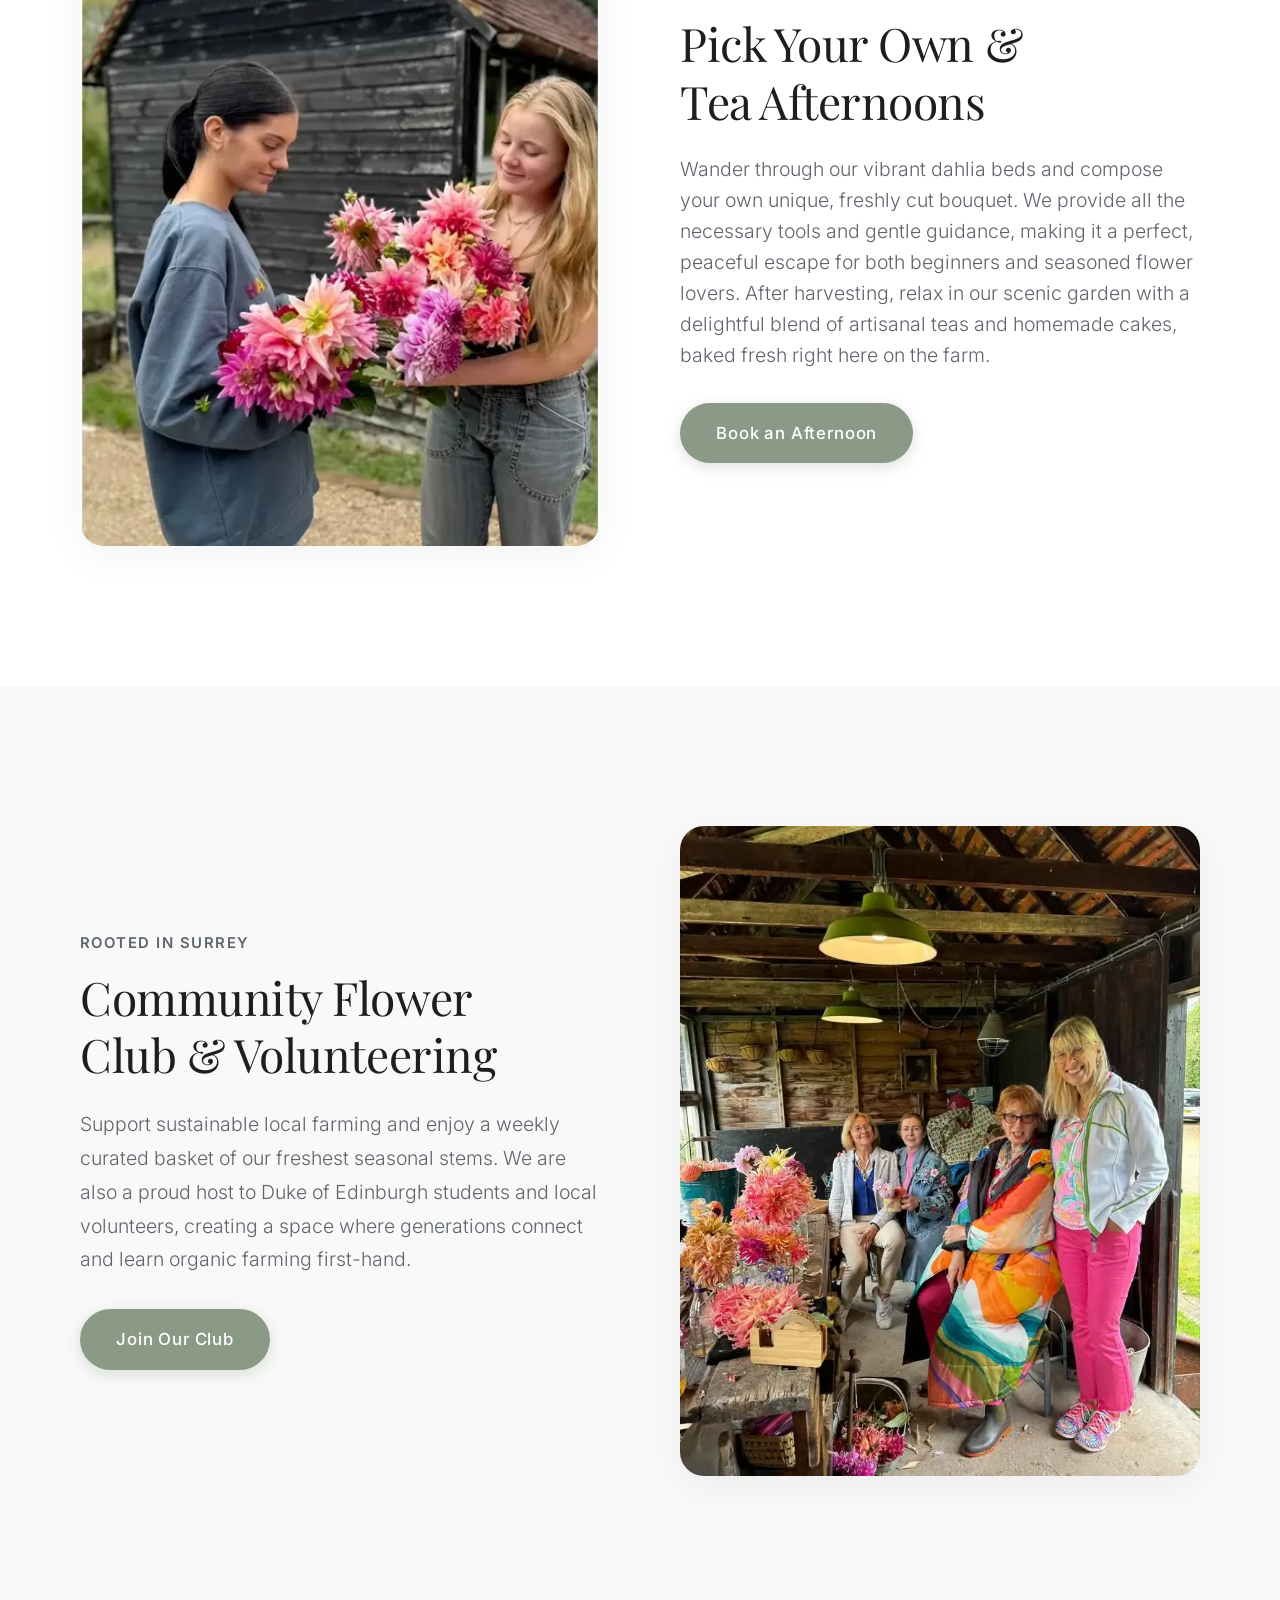
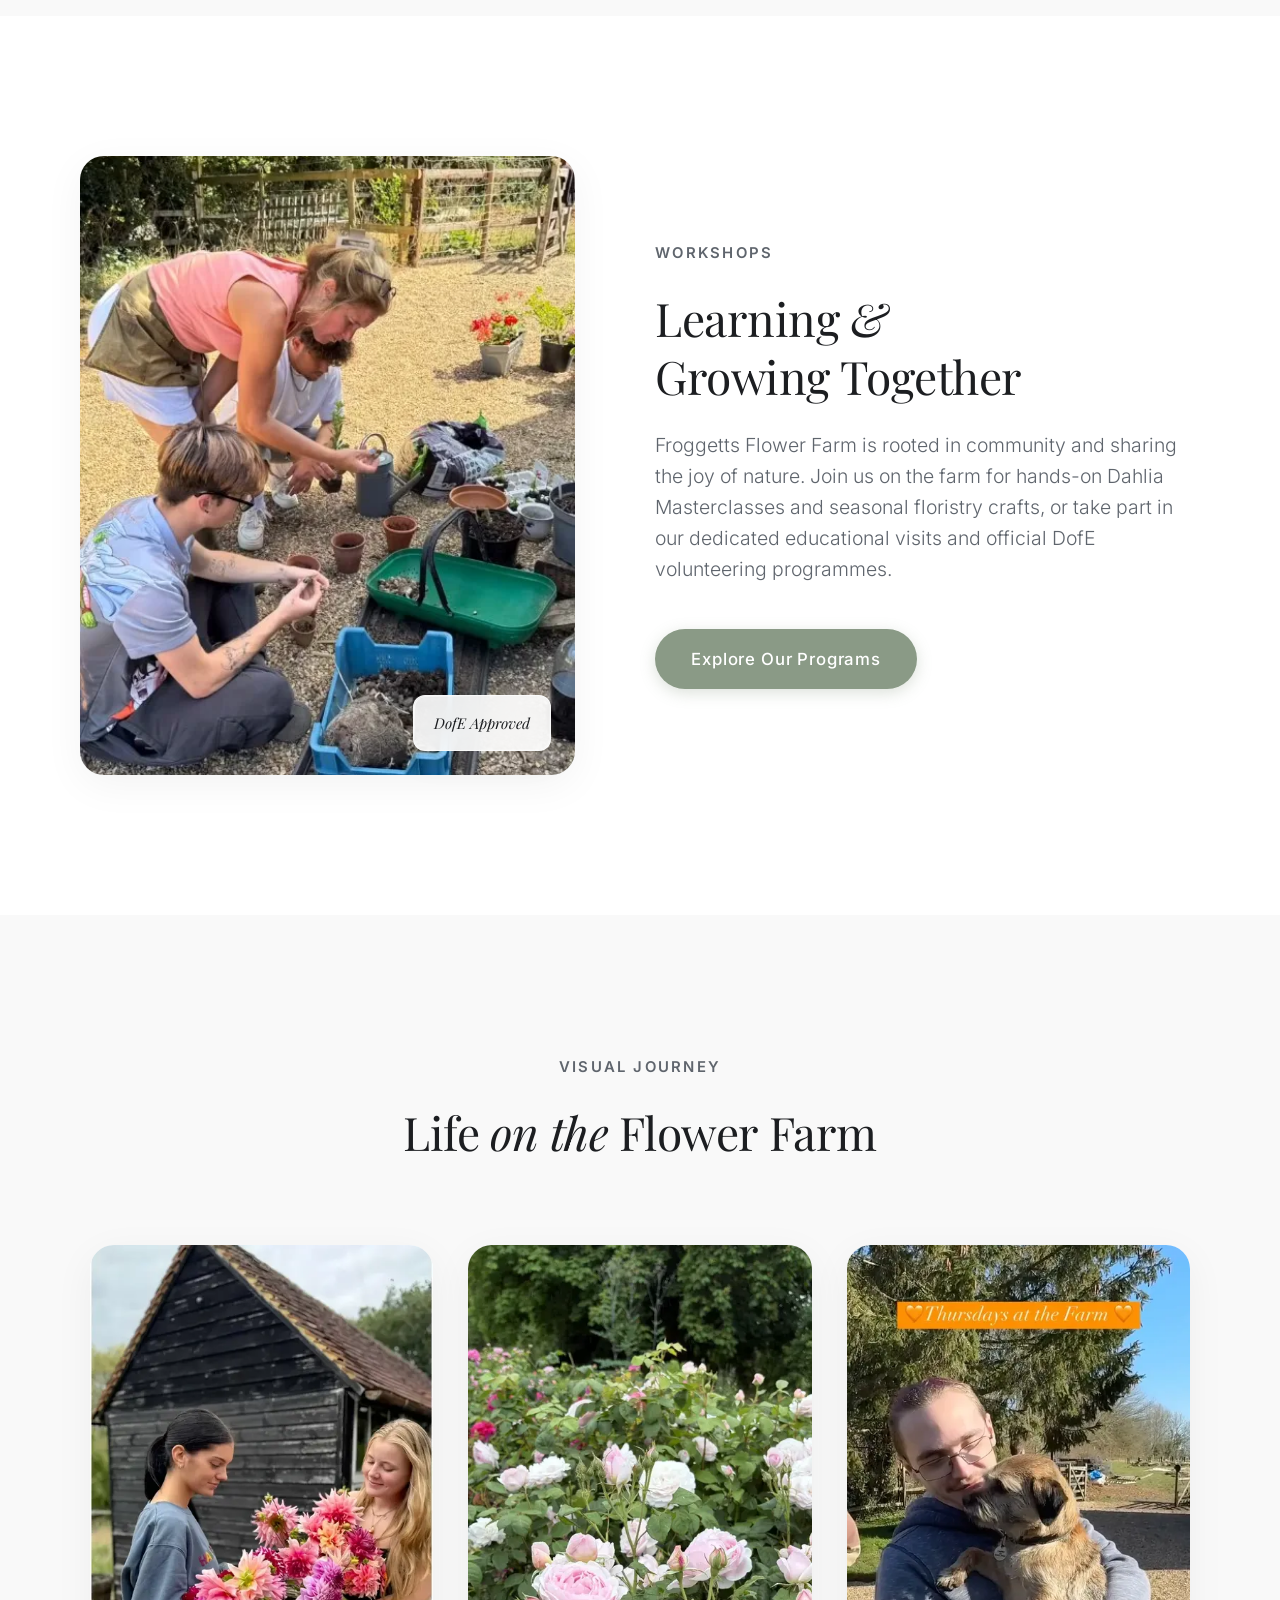
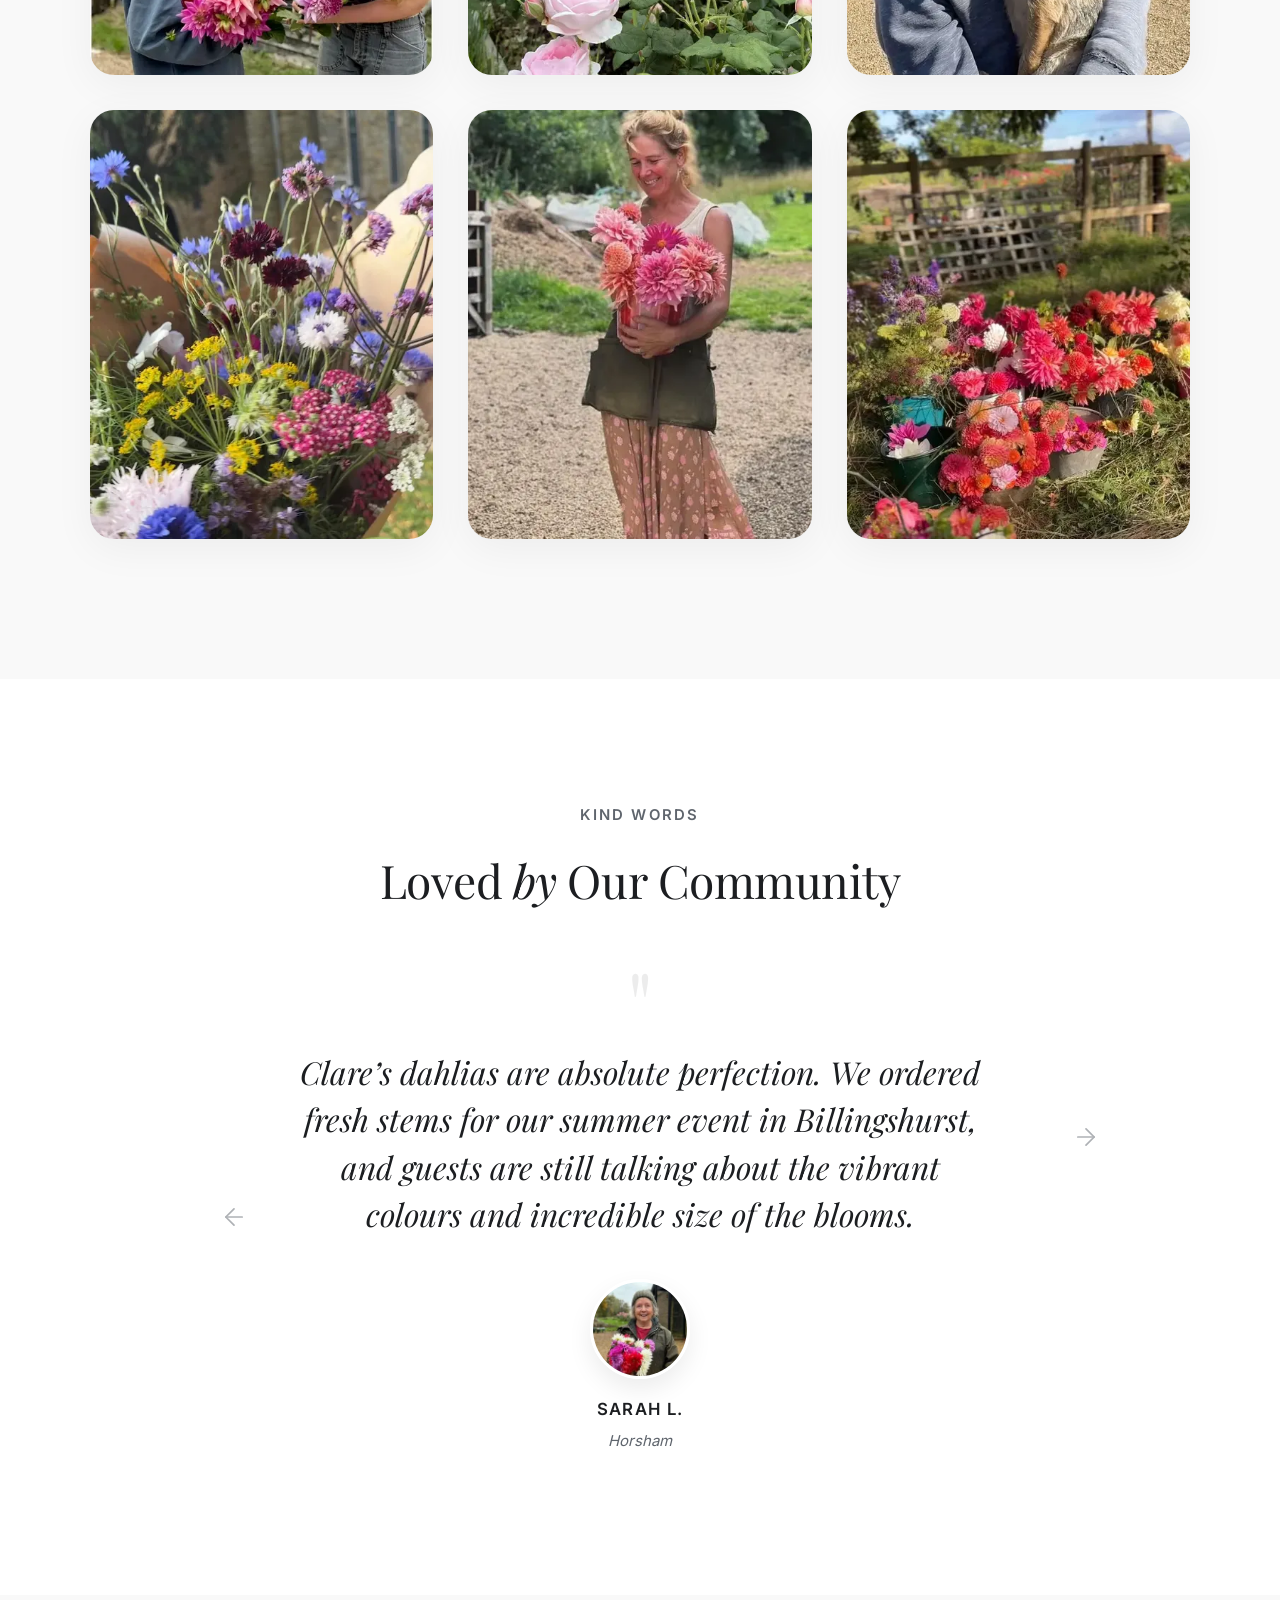
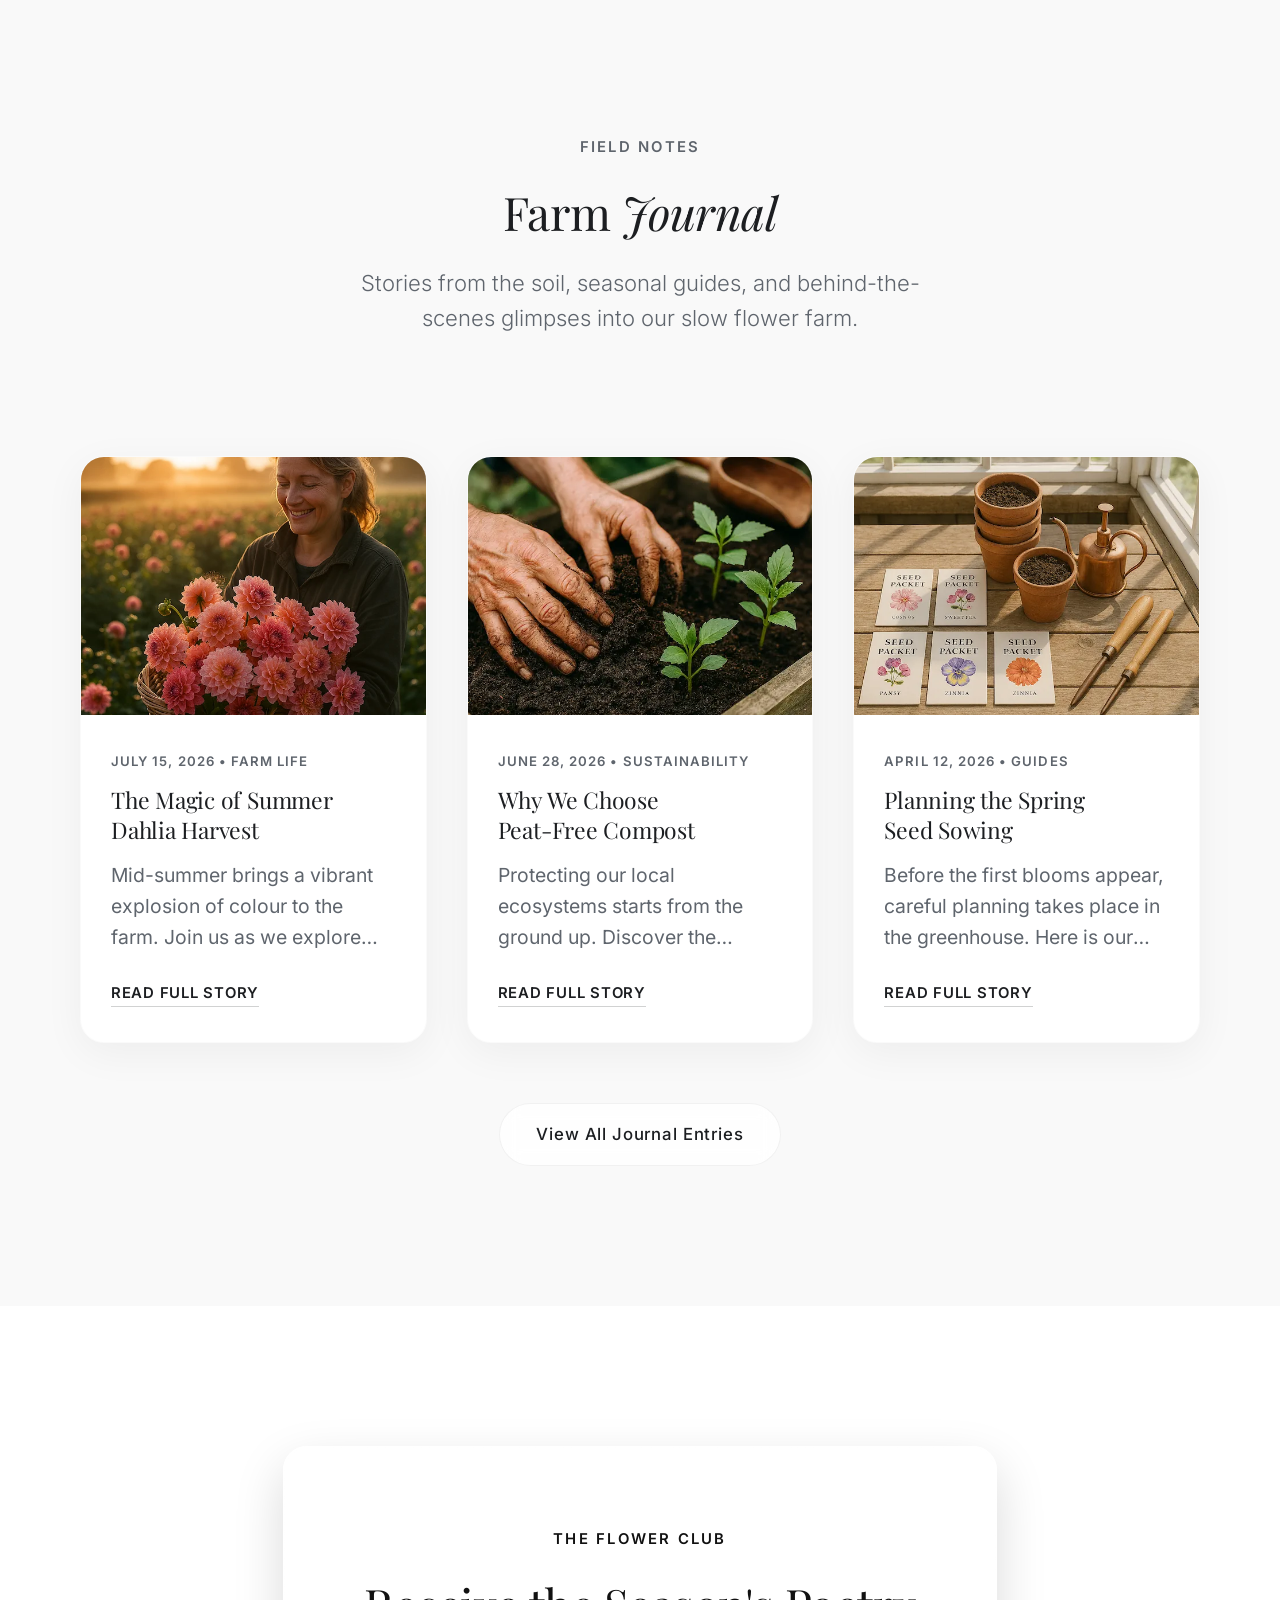
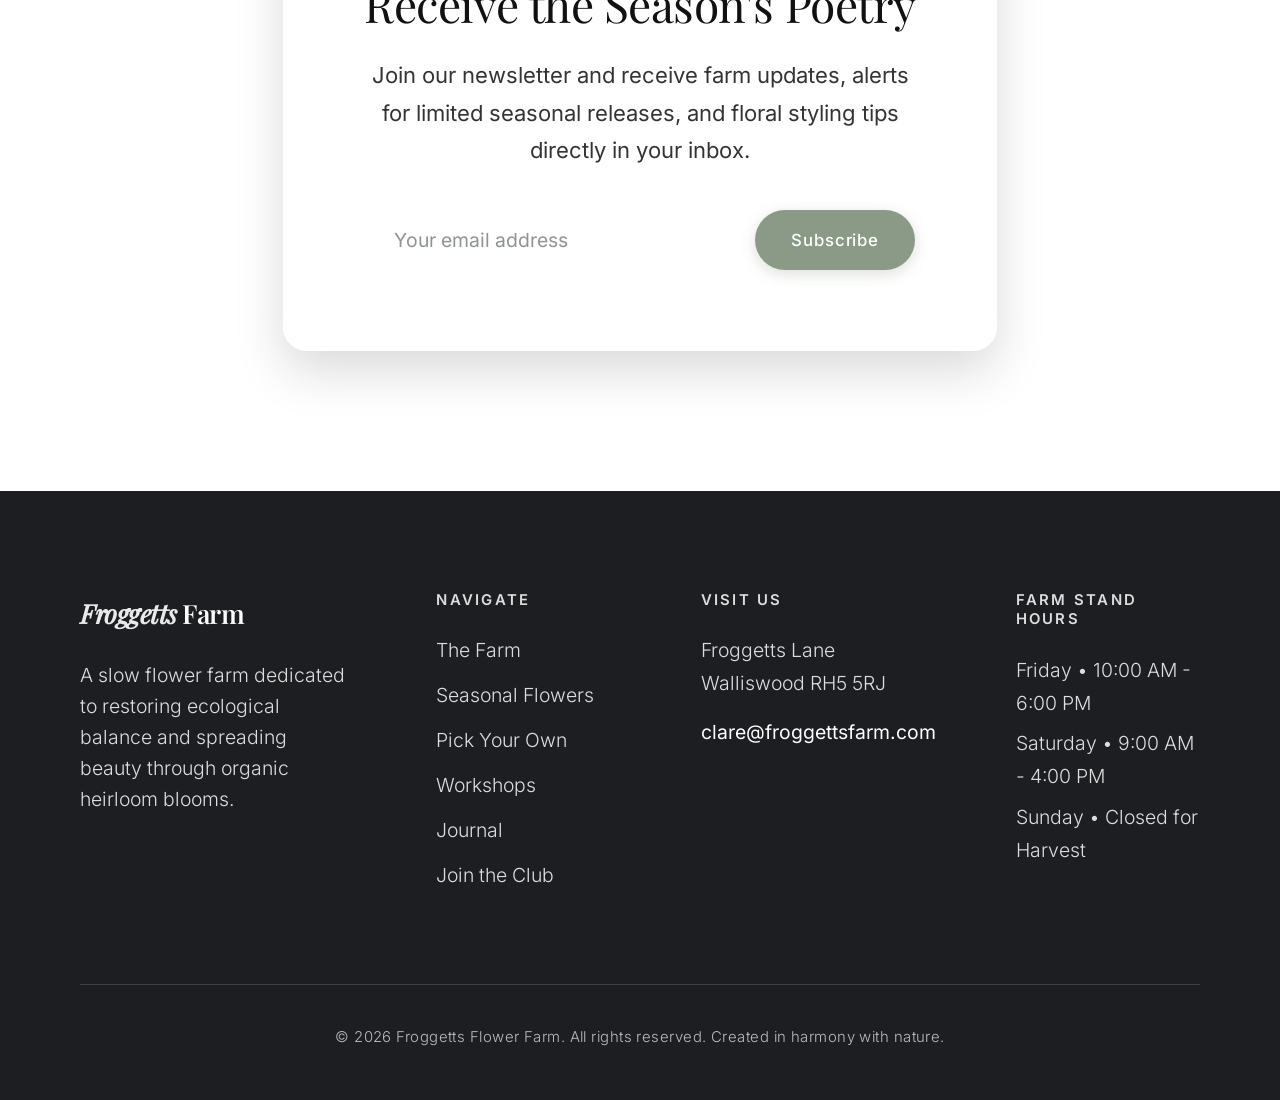
==== commit a35a8f9d: "image ratio for mobile devices to 7/8 for all portrait-like images, ensuring a consistent visual exp" ====
--- a/index.html
+++ b/index.html
@@ -318,17 +318,7 @@
                 width: 100%;
                 justify-content: center; /* Kép középre igazítása mobilon */
             }
-            .airy-hero-display-img { 
-                width: 100%;         /* Kitölti a teljes rendelkezésre álló szélességet */
-                height: auto;        /* A magasságot automatikusan kiszámolja */
-                aspect-ratio: 1 / 1; /* Megtartja a levegős négyzetes arányt mobilon */
-            }
-            .airy-hero-display-img {
-            width: 100%;
-            height: auto;
-            aspect-ratio: 1 / 1;
-            }
-
+            
             .airy-hero-actions { 
                 flex-direction: column; 
                 width: 100%; 
@@ -621,19 +611,22 @@
             .hero-glass-card { padding: 40px 24px; }
             .about-grid { flex-direction: column; gap: var(--gap-lg); }
             .about-visual { order: -1; width: 100%; }
-            .about-img { width: 100%; height: auto; aspect-ratio: 4 / 5; object-fit: cover; }
             .frame-backdrop { right: -20px; bottom: -20px; left: 20px; top: 20px; }
             .collections-grid { grid-template-columns: 1fr; gap: var(--gap-md); }
             .editorial-flex-container, .editorial-flex-container.row-reversed { flex-direction: column; gap: var(--gap-md); }
             .editorial-image-block, .editorial-text-block { width: 100%; }
-            .editorial-display-img { 
-            width: 100%; 
-            height: auto; 
-            aspect-ratio: 4 / 5; /* Visszaállítjuk az eredeti álló arányra */
-            object-fit: cover; 
-        }
+            /* Egységesített 7/8 arány minden portré jellegű képre mobilon */
+            .airy-hero-display-img,
+            .about-img,
+            .editorial-display-img,
+            .learning-single-img { 
+                width: 100%; 
+                height: auto; 
+                aspect-ratio: 7 / 8; 
+                object-fit: cover; 
+            }
             .gallery-grid { display: flex; gap: var(--gap-sm); overflow-x: auto; scroll-snap-type: x mandatory; padding: 20px var(--container-padding); scrollbar-width: none; }
-            .gallery-item { flex: 0 0 calc(100% - 40px); scroll-snap-align: center; aspect-ratio: auto; height: 400px; }
+            .gallery-item { flex: 0 0 calc(100% - 40px); scroll-snap-align: center; height: auto; aspect-ratio: 7 / 8; }            
             .slider-btn { display: flex; position: absolute; top: 50%; transform: translateY(-50%); width: 40px; height: 40px; border-radius: 50%; background: var(--white); border: 1px solid rgba(0,0,0,0.05); box-shadow: 0 4px 15px rgba(0,0,0,0.1); color: var(--text-primary); align-items: center; justify-content: center; z-index: 10; cursor: pointer; }
             .prev-btn { left: 10px; }
             .next-btn { right: 10px; }
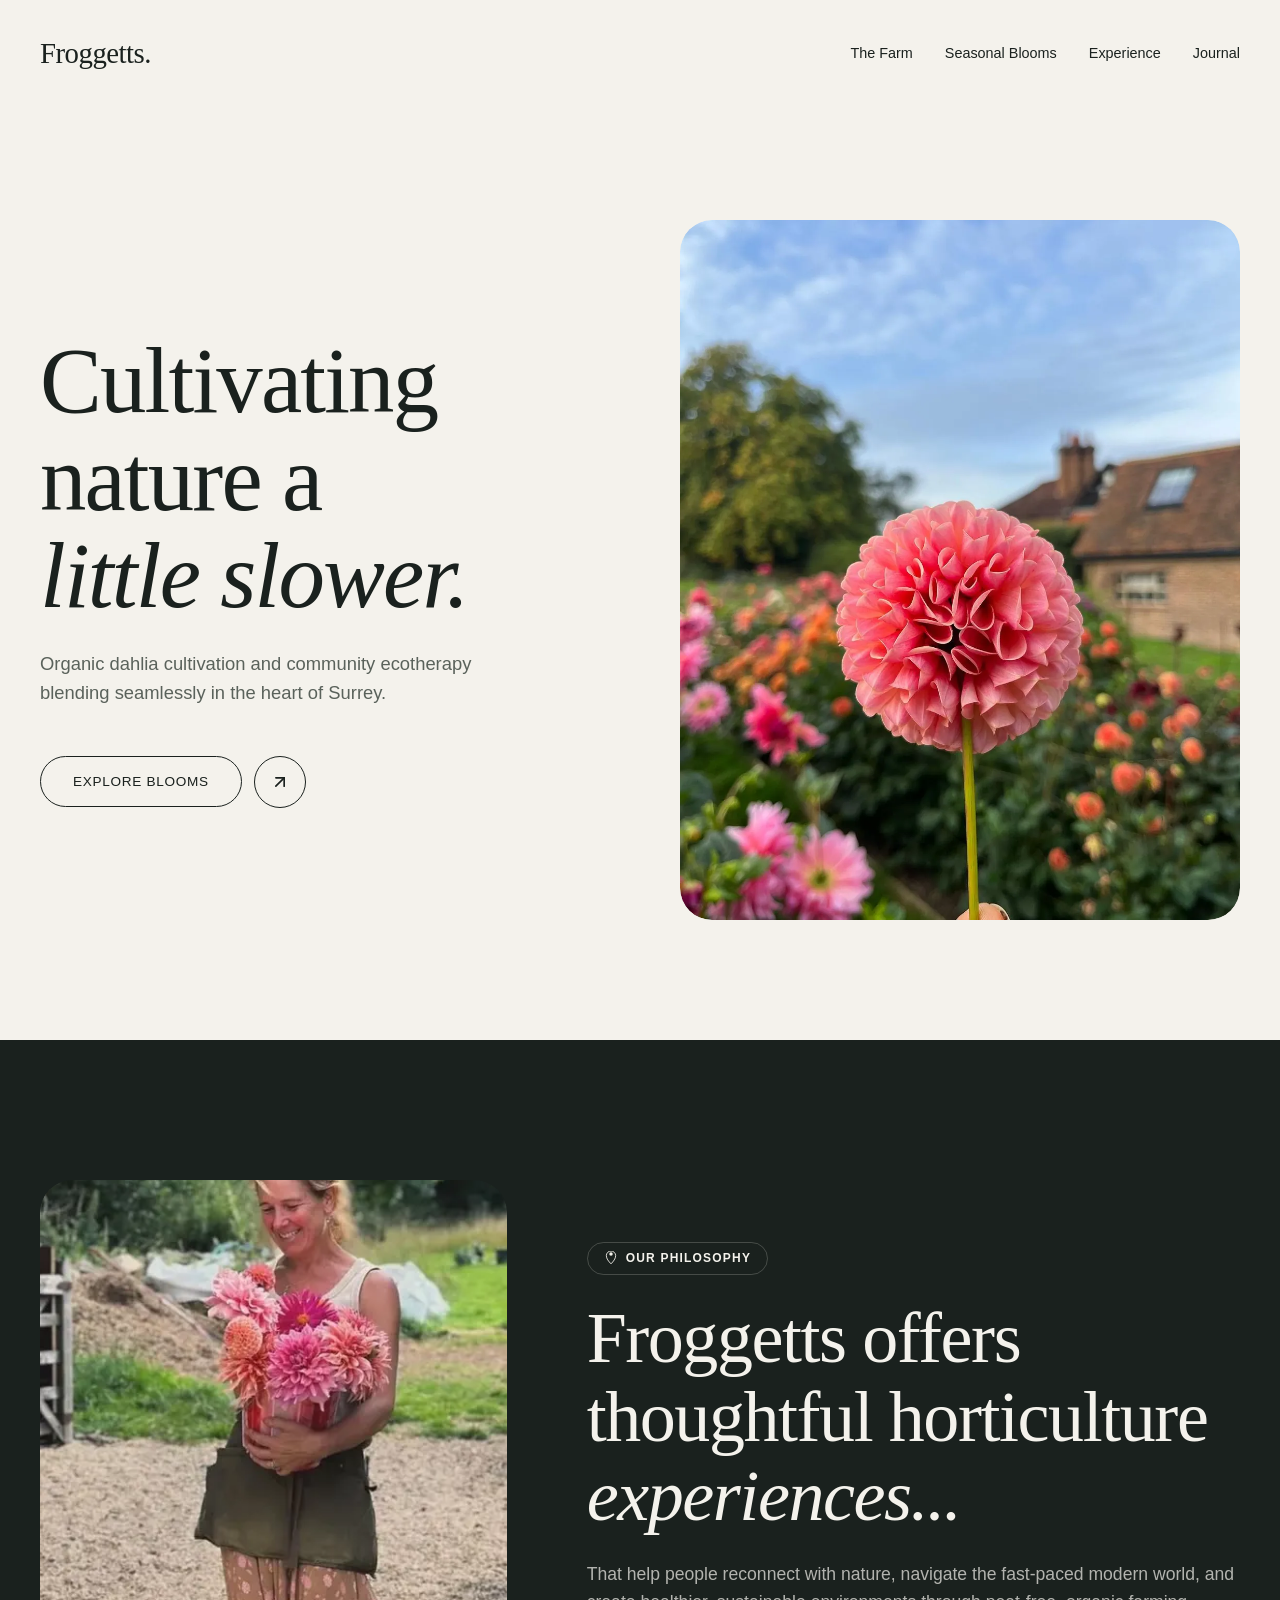
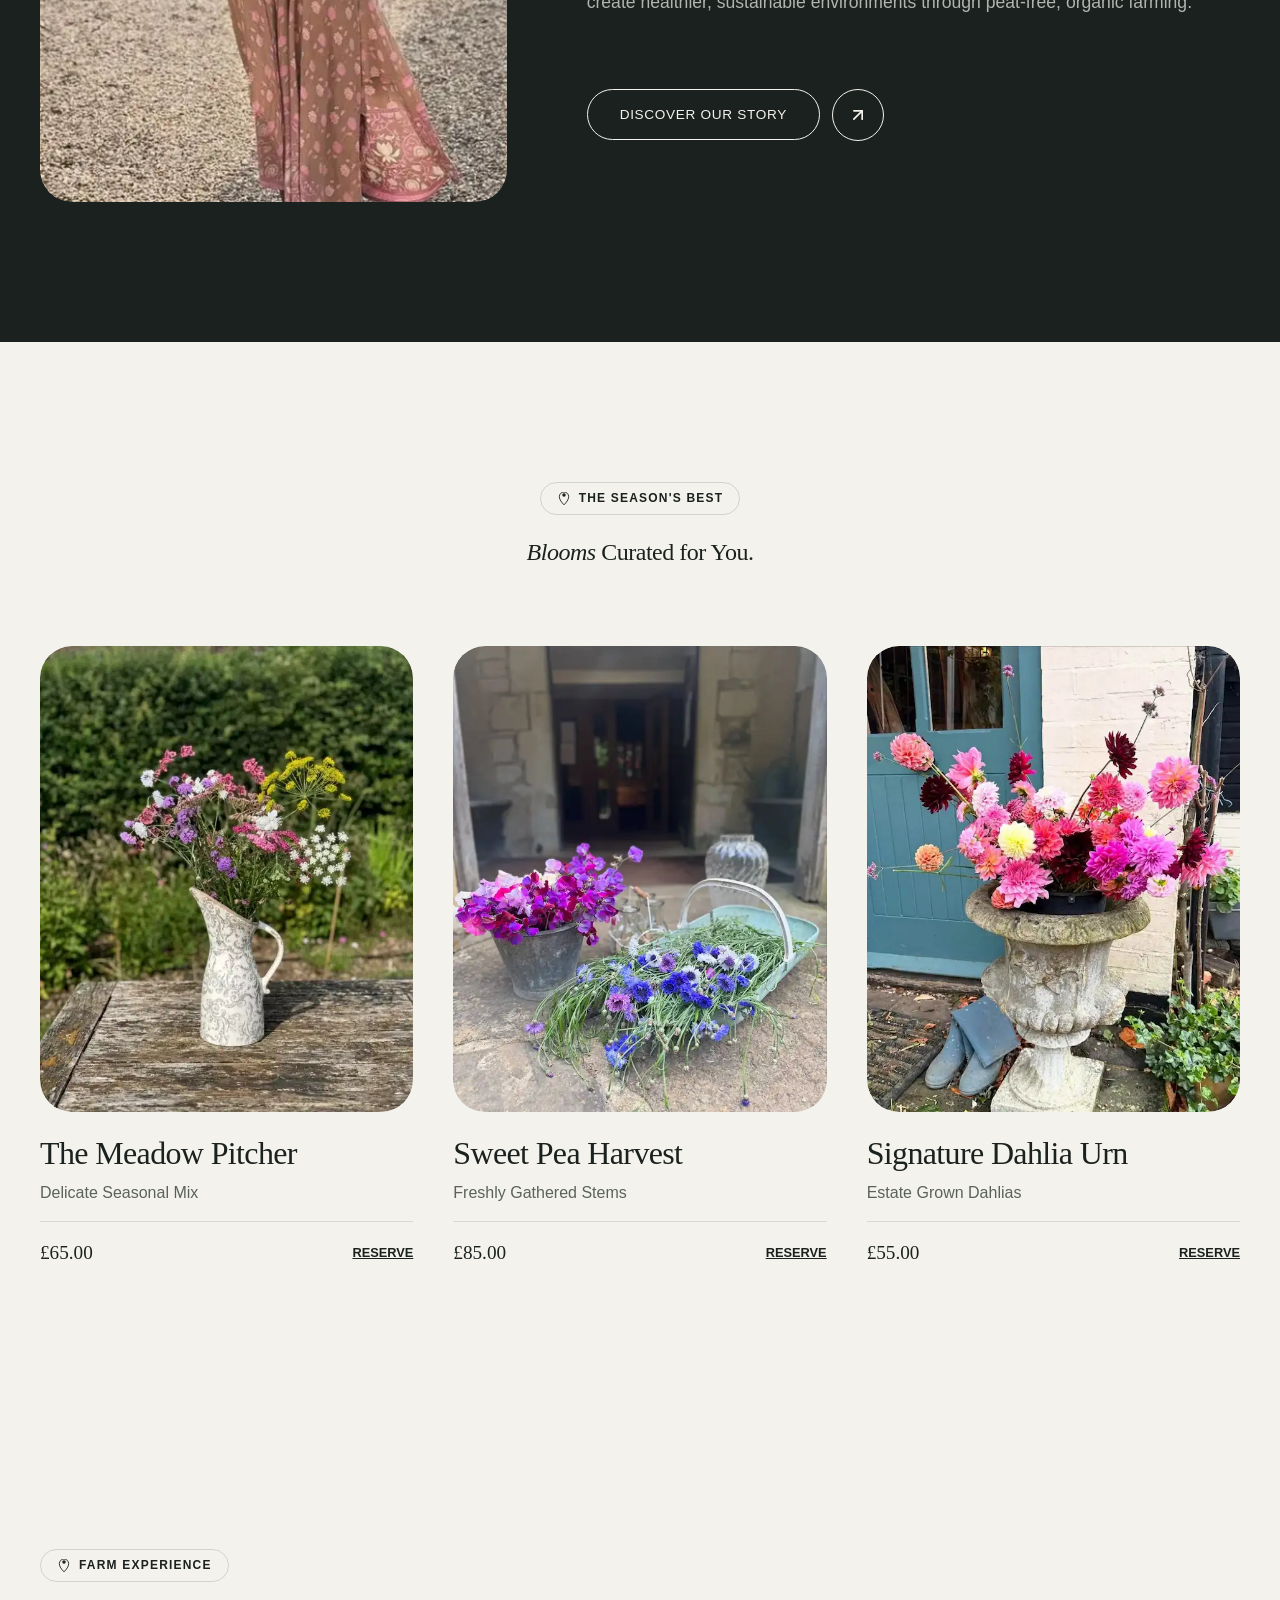
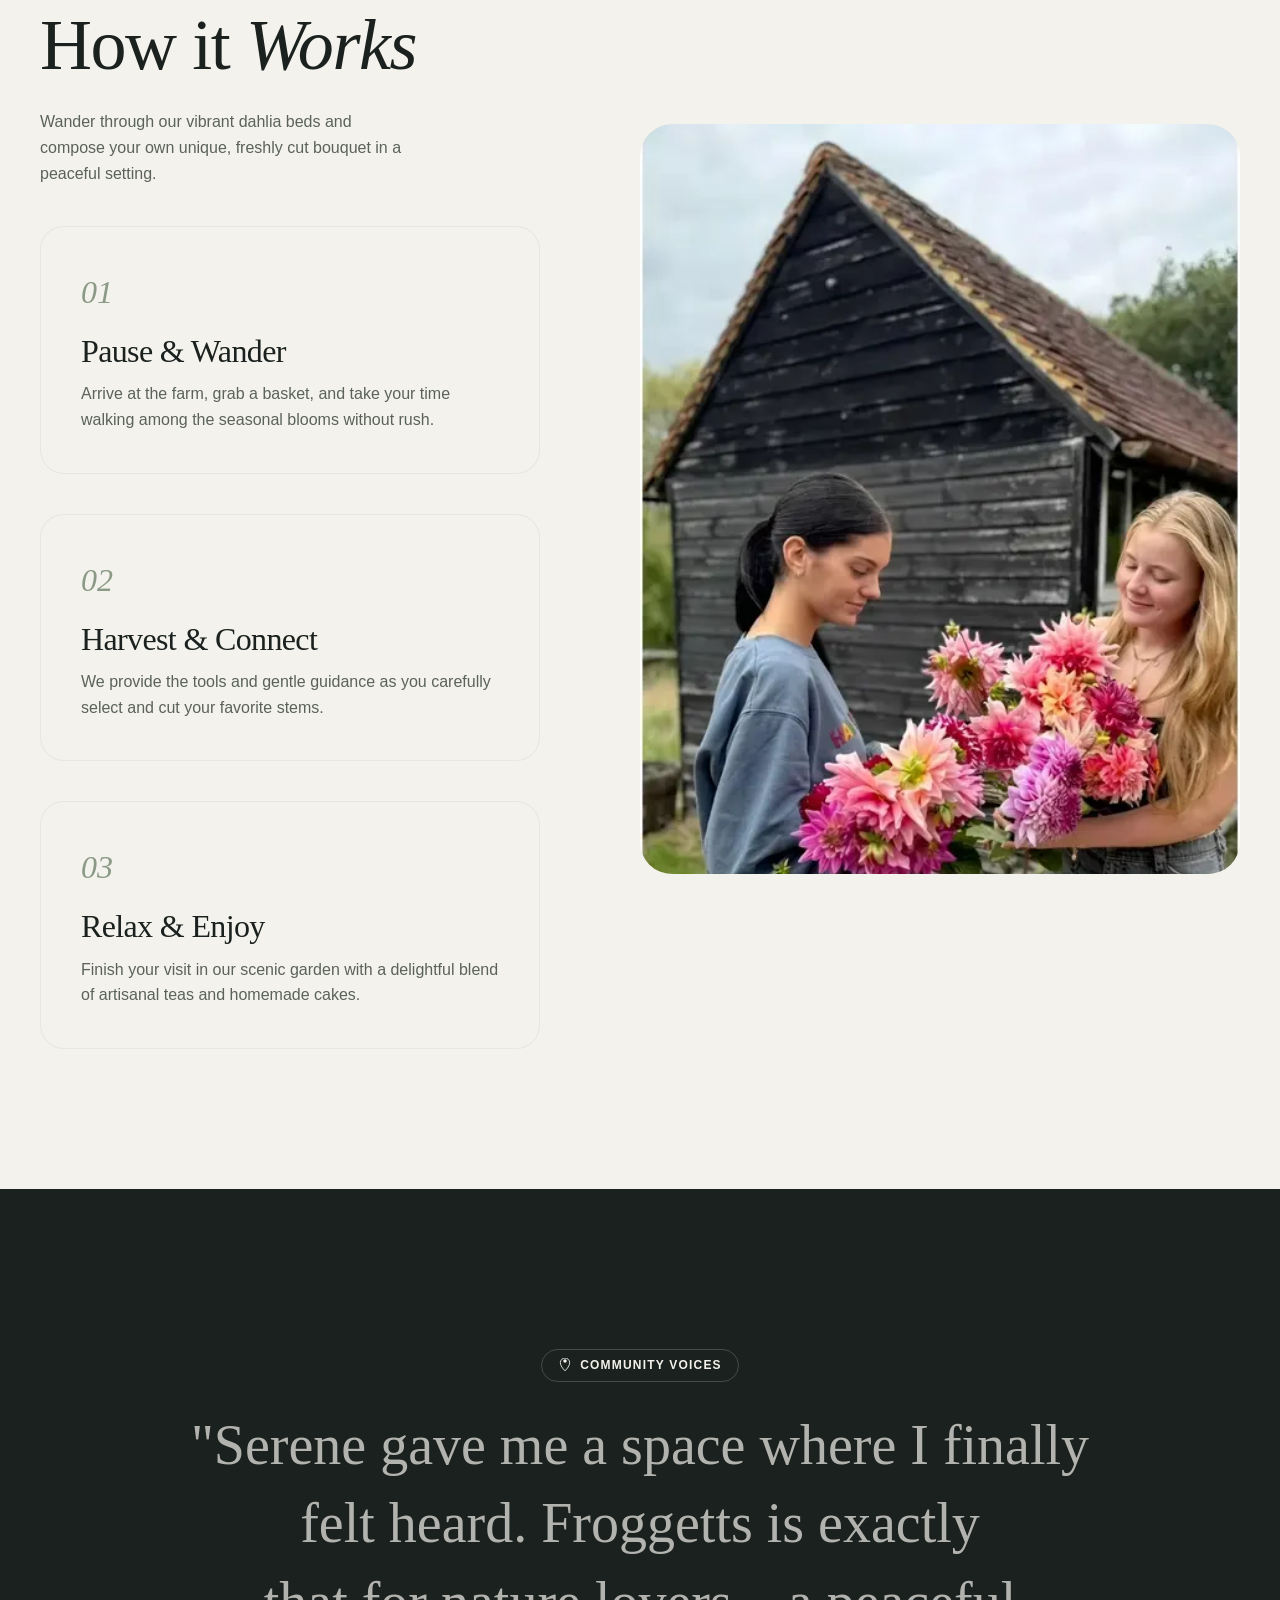
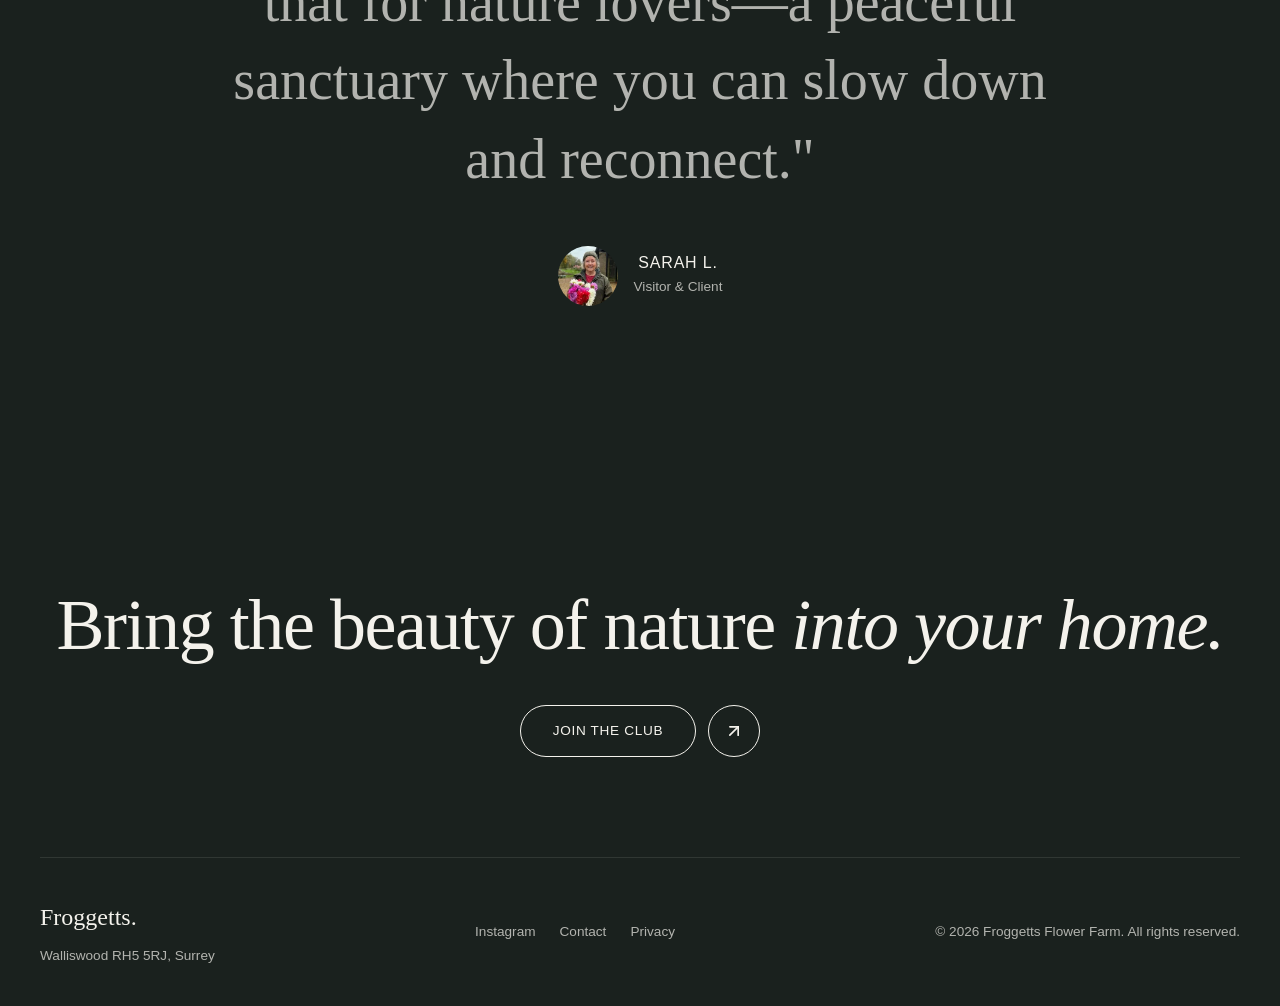
==== commit 2ee04ee6: "serent redesigned the theme of the website to improve user experience and visual appeal. The changes" ====
--- a/index.html
+++ b/index.html
@@ -4,8 +4,8 @@
 <head>
     <meta charset="UTF-8">
     <meta name="viewport" content="width=device-width, initial-scale=1.0">
-    <title>Froggets Farm | Premium Organic Flower Farm</title>
-    <meta name="description" content="Welcome to Froggetts Farm, a boutique flower farm cultivating premium, organic, hand-harvested blooms in harmony with nature. Experience the beauty of seasonal flora.">
+    <title>Froggetts Farm | Premium Organic Flowers</title>
+    <meta name="description" content="Welcome to Froggetts Farm, a boutique flower farm cultivating premium, organic, hand-harvested blooms in harmony with nature.">
 
     <link rel="preload" href="fonts/inter-v20-latin-regular.woff2" as="font" type="font/woff2" crossorigin>
     <link rel="preload" href="fonts/playfair-display-v40-latin-regular.woff2" as="font" type="font/woff2" crossorigin>
@@ -14,1369 +14,433 @@
     
     <style>
         /* ----------------------------------------------------
-           Froggetts Farm - Design System & Modern Aesthetics
-           ---------------------------------------------------- */
-
-        /* --- INTER --- */
-        @font-face {
-          font-display: swap; 
-          font-family: 'Inter';
-          font-style: normal;
-          font-weight: 300;
-          src: url('./fonts/inter-v20-latin-300.woff2') format('woff2');
-        }
-        @font-face {
-          font-display: swap; 
-          font-family: 'Inter';
-          font-style: normal;
-          font-weight: 400;
-          src: url('./fonts/inter-v20-latin-regular.woff2') format('woff2');
-        }
-        @font-face {
-          font-display: swap; 
-          font-family: 'Inter';
-          font-style: normal;
-          font-weight: 500;
-          src: url('./fonts/inter-v20-latin-500.woff2') format('woff2');
-        }
-        @font-face {
-          font-display: swap; 
-          font-family: 'Inter';
-          font-style: normal;
-          font-weight: 600;
-          src: url('./fonts/inter-v20-latin-600.woff2') format('woff2');
-        }
-
-        /* --- PLAYFAIR DISPLAY --- */
-        @font-face {
-          font-display: swap; 
-          font-family: 'Playfair Display';
-          font-style: normal;
-          font-weight: 400;
-          src: url('./fonts/playfair-display-v40-latin-regular.woff2') format('woff2');
-        }
-        @font-face {
-          font-display: swap; 
-          font-family: 'Playfair Display';
-          font-style: italic;
-          font-weight: 400;
-          src: url('./fonts/playfair-display-v40-latin-italic.woff2') format('woff2');
-        }
-        @font-face {
-          font-display: swap; 
-          font-family: 'Playfair Display';
-          font-style: normal;
-          font-weight: 500;
-          src: url('./fonts/playfair-display-v40-latin-500.woff2') format('woff2');
-        }
-        @font-face {
-          font-display: swap; 
-          font-family: 'Playfair Display';
-          font-style: normal;
-          font-weight: 600;
-          src: url('./fonts/playfair-display-v40-latin-600.woff2') format('woff2');
-        }
+           Froggetts Farm - "SERENE" Premium Design System
+           ---------------------------------------------------- */
 
         :root {
-            --bg-primary: #FFFFFF;       
-            --bg-secondary: #F9F9F9;     
-            --text-primary: #1C1E21;     
-            --text-secondary: #5F656D;
-            --text-muted: #6A727D;   
-            --white: #FFFFFF;
+            /* Serene Color Palette */
+            --bg-cream: #F4F2EC;       
+            --bg-dark: #1A211E;     
+            --text-dark: #1A211E;     
+            --text-muted: #5A625B;
+            --text-light: #F4F2EC;   
+            --text-light-muted: rgba(244, 242, 236, 0.7);
+
+            --accent-green: #8A9A86;
 
             --font-serif: 'Playfair Display', Georgia, serif;
-            --font-sans: 'Inter', -apple-system, BlinkMacSystemFont, "Segoe UI", Roboto, sans-serif;
+            --font-sans: 'Inter', -apple-system, sans-serif;
             
-            --font-h1: clamp(2.6rem, 4.5vw + 1rem, 4.2rem);     
-            --font-h2: clamp(1.8rem, 2.5vw + 0.8rem, 2.8rem);        
-            --font-h3: clamp(1.4rem, 1.5vw + 0.8rem, 1.8rem);   
-            --font-h4: clamp(1.1rem, 1vw + 0.8rem, 1.3rem);     
+            /* Massive, elegant typography */
+            --font-display: clamp(3.5rem, 6vw + 1rem, 6rem);
+            --font-h1: clamp(2.8rem, 5vw + 1rem, 4.5rem);     
+            --font-h2: clamp(2.2rem, 3.5vw + 1rem, 3.5rem);        
+            --font-h3: clamp(1.5rem, 2vw + 0.8rem, 2rem);   
+            --font-h4: clamp(1.2rem, 1.2vw + 0.8rem, 1.5rem);     
             
-            --font-subtitle: clamp(1.05rem, 1vw + 0.8rem, 1.25rem); 
-            --font-body: clamp(0.95rem, 0.4vw + 0.85rem, 1.1rem);   
-            --font-small: clamp(0.75rem, 0.2vw + 0.7rem, 0.85rem);  
-            --font-btn: clamp(0.85rem, 0.3vw + 0.8rem, 0.95rem);    
-            --font-nav: clamp(0.75rem, 0.8vw + 0.1rem, 0.85rem);    
-
+            --font-body: clamp(1rem, 0.5vw + 0.9rem, 1.15rem);   
+            --font-small: 0.85rem;  
+
+            /* Serene Spacing - Much larger gaps */
             --section-padding: 140px;    
             --container-padding: 40px;
+            --border-radius-xl: 32px;
             --border-radius-lg: 24px;
-            --border-radius-sm: 8px;
 
             --gap-sm: 24px;
-            --gap-md: 40px;    
-            --gap-lg: 60px;
-            --gap-xl: 80px;    
-
-            --glass-bg: rgba(255, 255, 255, 0.45);
-            --glass-border: rgba(255, 255, 255, 0.65);
-            --glass-shadow: 
-                0 4px 30px rgba(0, 0, 0, 0.03), 
-                inset 0 1px 1px rgba(255, 255, 255, 0.8),
-                inset 0 -1px 2px rgba(0, 0, 0, 0.02);
-            --soft-shadow: 0 10px 40px rgba(0, 0, 0, 0.05); /* Marad az alapértelmezett a kisebb kártyáknak */
-            --float-shadow: 0 25px 50px -12px rgba(0, 0, 0, 0.25); /* Új, mély lebegő árnyék a kiemelt nagy elemeknek */
-}
-        {
-            --transition-smooth: all 0.5s cubic-bezier(0.16, 1, 0.3, 1);
-            --transition-fast: all 0.3s ease;        }
+            --gap-md: 48px;    
+            --gap-lg: 80px;
+            
+            --transition-smooth: all 0.6s cubic-bezier(0.16, 1, 0.3, 1);
+            --transition-fast: all 0.3s ease;
+        }
 
         * { margin: 0; padding: 0; box-sizing: border-box; }
 
-        html { scroll-behavior: smooth; font-size: var(--font-body); background-color: var(--bg-primary); color: var(--text-primary); -webkit-font-smoothing: antialiased; -moz-osx-font-smoothing: grayscale; text-rendering: optimizeLegibility; }
-        body { font-family: var(--font-sans); line-height: 1.7; overflow-x: clip; }
-
-        h1 { font-size: var(--font-h1); line-height: 1.1; }
-        h2 { font-size: var(--font-h2); line-height: 1.25; }
-        h3 { font-size: var(--font-h3); line-height: 1.3; }
-        h4 { font-size: var(--font-h4); line-height: 1.4; }
-
-        h1, h2, h3, h4 { font-family: var(--font-serif); font-weight: 400; letter-spacing: -0.01em; color: var(--text-primary); font-feature-settings: "kern" 1, "liga" 1; text-wrap: balance; /* ÚJ: Bekapcsolja a professzionális betűközöket és az egybeolvadó betűpárokat */ }
-
-        p { 
-            text-wrap: pretty; 
-        }
-
-        a { color: inherit; text-decoration: none; transition: var(--transition-fast); }
-
-        a { color: inherit; text-decoration: none; transition: var(--transition-fast); }
+        html { scroll-behavior: smooth; font-size: 16px; background-color: var(--bg-cream); color: var(--text-dark); -webkit-font-smoothing: antialiased; }
+        body { font-family: var(--font-sans); line-height: 1.6; overflow-x: clip; }
+
+        /* Typography Base */
+        h1, h2, h3, h4 { font-family: var(--font-serif); font-weight: 400; letter-spacing: -0.02em; line-height: 1.1; text-wrap: balance; }
+        em { font-style: italic; }
+        p { text-wrap: pretty; color: var(--text-muted); }
+        a { text-decoration: none; color: inherit; transition: var(--transition-fast); }
         img { max-width: 100%; display: block; height: auto; }
         button { background: none; border: none; font: inherit; cursor: pointer; }
 
-        .section-container { max-width: 1200px; margin: 0 auto; padding: 0 var(--container-padding); }
-        .text-center { text-align: center; }
-
-        .section-tag { font-family: var(--font-sans); font-size: var(--font-small); font-weight: 600; letter-spacing: 0.15em; color: var(--text-secondary); text-transform: uppercase; display: inline-block; margin-bottom: var(--gap-sm); }
-        .section-title { font-size: var(--font-h2); margin-bottom: var(--gap-sm); }
-        .section-title em { font-family: var(--font-serif); font-style: italic; font-weight: 400; }
-        .section-subtitle { font-size: var(--font-subtitle); color: var(--text-secondary); max-width: 600px; margin: 0 auto var(--gap-lg); font-weight: 300; line-height: 1.6; }
-
-        .btn { display: inline-flex; align-items: center; justify-content: center; padding: 16px 36px; font-size: var(--font-btn); font-weight: 500; border-radius: 40px; transition: var(--transition-smooth); letter-spacing: 0.05em; position: relative; overflow: hidden; }
-        .btn-primary { background-color: #8A9A86; color: var(--white); box-shadow: 0 4px 15px rgba(138, 154, 134, 0.3); border: none; }
-        .btn-primary:hover { background-color: #768672; color: var(--white); transform: translateY(-2px); box-shadow: 0 8px 25px rgba(138, 154, 134, 0.4); }
-        .btn-secondary { background-color: rgba(255, 255, 255, 0.85); color: var(--text-primary); border: 1px solid rgba(0, 0, 0, 0.05); backdrop-filter: blur(10px); }
-        .btn-secondary:hover { background-color: var(--white); transform: translateY(-2px); box-shadow: 0 8px 25px rgba(0, 0, 0, 0.05); }
-
-        .glass-card { background: var(--glass-bg); backdrop-filter: blur(25px) saturate(190%); -webkit-backdrop-filter: blur(25px) saturate(190%); border: 1px solid var(--glass-border); border-radius: var(--border-radius-lg); box-shadow: var(--glass-shadow); position: relative; z-index: 1; }
-        .glass-card::before { content: ''; position: absolute; top: 0; left: 0; right: 0; bottom: 0; border-radius: inherit; padding: 1px; background: linear-gradient( 135deg, rgba(255, 255, 255, 0.7) 0%, rgba(255, 255, 255, 0.15) 30%, rgba(255, 255, 255, 0.02) 50%, rgba(255, 255, 255, 0.1) 70%, rgba(255, 255, 255, 0.4) 100% ); -webkit-mask: linear-gradient(#fff 0 0) content-box, linear-gradient(#fff 0 0); -webkit-mask-composite: xor; mask-composite: exclude; pointer-events: none; }
-
-        .main-header { position: absolute; top: 0; left: 0; width: 100%; z-index: 1000; padding: 20px 0; background-color: rgba(255, 255, 255, 0.95); backdrop-filter: blur(12px); border-bottom: none; transition: all 0.3s ease; }        
-        .header-container { max-width: 1200px; margin: 0 auto; padding: 0 var(--container-padding); display: flex; justify-content: space-between; align-items: center; }
-        .logo { font-family: var(--font-serif); font-size: 1.5rem; font-weight: 600; color: var(--text-primary); text-decoration: none; letter-spacing: -0.5px; }
-        .logo-accent { font-style: italic; color: var(--text-secondary); }
-        .nav-menu ul { display: flex; list-style: none; gap: 18px; margin: 0; padding: 0; align-items: center; }
-        .nav-menu a { text-decoration: none; color: var(--text-primary); font-size: 0.85rem; font-weight: 500; letter-spacing: 0.03em; transition: color 0.2s ease; }
-        .nav-menu a:hover { color: var(--text-secondary); }
+        .section-container { max-width: 1300px; margin: 0 auto; padding: 0 var(--container-padding); }
+        
+        /* High Contrast Themes */
+        .theme-dark { background-color: var(--bg-dark); color: var(--text-light); }
+        .theme-dark h1, .theme-dark h2, .theme-dark h3, .theme-dark h4 { color: var(--text-light); }
+        .theme-dark p { color: var(--text-light-muted); }
+
+        /* ----------------------------------------------------
+           SERENE UI COMPONENTS
+           ---------------------------------------------------- */
+
+        /* 1. Serene Tag (Pill shape with icon) */
+        .serene-tag-wrapper { display: inline-flex; align-items: center; gap: 8px; padding: 6px 16px; border: 1px solid rgba(26, 33, 30, 0.15); border-radius: 40px; margin-bottom: 24px; }
+        .theme-dark .serene-tag-wrapper { border-color: rgba(244, 242, 236, 0.2); }
+        .serene-tag-wrapper svg { width: 14px; height: 14px; fill: currentColor; }
+        .serene-tag { font-family: var(--font-sans); font-size: 0.75rem; font-weight: 600; letter-spacing: 0.1em; text-transform: uppercase; }
+
+        /* 2. Serene Split Button */
+        .serene-btn-group { display: inline-flex; align-items: center; gap: 12px; cursor: pointer; text-decoration: none; }
+        .serene-btn-text { padding: 14px 32px; border-radius: 40px; border: 1px solid var(--text-dark); font-size: 0.85rem; font-weight: 500; text-transform: uppercase; letter-spacing: 0.05em; color: var(--text-dark); transition: var(--transition-smooth); }
+        .serene-btn-icon { width: 52px; height: 52px; border-radius: 50%; border: 1px solid var(--text-dark); display: flex; align-items: center; justify-content: center; color: var(--text-dark); transition: var(--transition-smooth); }
+        
+        /* Button Hover Effects */
+        .serene-btn-group:hover .serene-btn-text { background-color: var(--text-dark); color: var(--bg-cream); }
+        .serene-btn-group:hover .serene-btn-icon { background-color: var(--text-dark); color: var(--bg-cream); transform: rotate(45deg); }
+        
+        /* Button Dark Theme */
+        .theme-dark .serene-btn-text, .theme-dark .serene-btn-icon { border-color: var(--text-light); color: var(--text-light); }
+        .theme-dark .serene-btn-group:hover .serene-btn-text { background-color: var(--text-light); color: var(--bg-dark); }
+        .theme-dark .serene-btn-group:hover .serene-btn-icon { background-color: var(--text-light); color: var(--bg-dark); }
+
+        /* 3. Image Styling */
+        .serene-img { border-radius: var(--border-radius-xl); object-fit: cover; width: 100%; box-shadow: 0 20px 60px rgba(0,0,0,0.08); transition: transform 0.6s ease; }
+        .serene-img-wrapper { overflow: hidden; border-radius: var(--border-radius-xl); position: relative; }
+        .serene-img-wrapper:hover .serene-img { transform: scale(1.03); }
+
+        /* ----------------------------------------------------
+           HEADER
+           ---------------------------------------------------- */
+        .main-header { position: absolute; top: 0; left: 0; width: 100%; z-index: 1000; padding: 30px 0; transition: var(--transition-smooth); }        
+        .header-container { max-width: 1300px; margin: 0 auto; padding: 0 var(--container-padding); display: flex; justify-content: space-between; align-items: center; }
+        .logo { font-family: var(--font-serif); font-size: 1.8rem; font-weight: 400; color: var(--text-dark); letter-spacing: -0.5px; }
+        .nav-menu ul { display: flex; list-style: none; gap: 32px; align-items: center; }
+        .nav-menu a { font-size: 0.9rem; font-weight: 500; transition: opacity 0.3s ease; }
+        .nav-menu a:hover { opacity: 0.6; }
+        
+        .main-header.scrolled { position: fixed; background-color: rgba(244, 242, 236, 0.95); backdrop-filter: blur(15px); padding: 15px 0; box-shadow: 0 4px 30px rgba(0,0,0,0.03); }
         .mobile-nav-toggle { display: none; }
-        .main-header.scrolled { padding: 12px 0; }
-        .nav-menu .contact-cta { background-color: #8A9A86; color: var(--white); border: none; padding: 10px 24px; border-radius: 30px; white-space: nowrap; flex-shrink: 0; transition: var(--transition-smooth); }
-        .nav-menu .contact-cta:hover { background-color: #768672; color: var(--white); transform: translateY(-2px); box-shadow: 0 4px 15px rgba(138, 154, 134, 0.4); }
-
-        /* ----------------------------------------------------
-           Levegős Editorial Hero Szekció - Fókuszban a fehér terek
-           ---------------------------------------------------- */
-        
-        .airy-hero-section { 
-            background-color: var(--bg-primary); 
-            padding: calc(var(--section-padding) + 40px) 0 80px 0;
-            min-height: 100vh; /* Függőleges kiterjedés megtartása nagy képernyőkön */
-            display: flex;
-            align-items: center;
+
+        /* ----------------------------------------------------
+           HERO SECTION
+           ---------------------------------------------------- */
+        .hero-section { padding: 220px 0 120px 0; min-height: 100vh; display: flex; align-items: center; }
+        .hero-grid { display: grid; grid-template-columns: 1fr 1fr; gap: var(--gap-lg); align-items: center; }
+        .hero-title { font-size: var(--font-display); margin-bottom: var(--gap-sm); line-height: 1.05; }
+        .hero-desc { font-size: var(--font-body); max-width: 500px; margin-bottom: var(--gap-md); }
+
+        /* ----------------------------------------------------
+           ABOUT (DARK THEME)
+           ---------------------------------------------------- */
+        .about-section { padding: var(--section-padding) 0; }
+        .about-grid { display: grid; grid-template-columns: 5fr 7fr; gap: var(--gap-lg); align-items: center; }
+        .about-content h2 { font-size: var(--font-h1); margin-bottom: var(--gap-sm); }
+        .about-content p { margin-bottom: var(--gap-md); font-size: 1.1rem; }
+
+        /* ----------------------------------------------------
+           COLLECTIONS
+           ---------------------------------------------------- */
+        .collections-section { padding: var(--section-padding) 0; }
+        .collections-header { text-align: center; margin-bottom: var(--gap-lg); display: flex; flex-direction: column; align-items: center; }
+        .collections-grid { display: grid; grid-template-columns: repeat(3, 1fr); gap: 40px; }
+        .product-card { text-align: left; }
+        .product-card .serene-img-wrapper { aspect-ratio: 4 / 5; margin-bottom: 24px; }
+        .product-title { font-size: var(--font-h3); margin-bottom: 8px; }
+        .product-meta { display: flex; justify-content: space-between; align-items: center; border-top: 1px solid rgba(0,0,0,0.1); padding-top: 16px; margin-top: 16px; }
+
+        /* ----------------------------------------------------
+           PROCESS (SERENE STYLE "01, 02, 03")
+           ---------------------------------------------------- */
+        .process-section { padding: var(--section-padding) 0; }
+        .process-grid { display: grid; grid-template-columns: 5fr 6fr; gap: 100px; align-items: center; }
+        .process-image-block { position: relative; }
+        .process-image-block .serene-img-wrapper { aspect-ratio: 4 / 5; }
+        
+        .process-steps { display: flex; flex-direction: column; gap: 40px; }
+        .process-step { background: var(--bg-cream); padding: 40px; border-radius: var(--border-radius-lg); border: 1px solid rgba(0,0,0,0.05); transition: var(--transition-smooth); }
+        .process-step:hover { box-shadow: 0 20px 40px rgba(0,0,0,0.04); transform: translateX(10px); }
+        .step-number { font-family: var(--font-serif); font-size: 2rem; font-style: italic; color: var(--accent-green); margin-bottom: 16px; display: block; }
+        .step-title { font-size: var(--font-h3); margin-bottom: 12px; }
+
+        /* ----------------------------------------------------
+           TESTIMONIALS (DARK THEME)
+           ---------------------------------------------------- */
+        .testimonials-section { padding: 160px 0; text-align: center; }
+        .testi-quote { font-size: var(--font-h2); line-height: 1.4; max-width: 900px; margin: 0 auto var(--gap-md); font-family: var(--font-serif); }
+        .testi-author { display: flex; align-items: center; justify-content: center; gap: 16px; }
+        .testi-avatar { width: 60px; height: 60px; border-radius: 50%; object-fit: cover; }
+        .testi-info h4 { font-family: var(--font-sans); font-size: 1rem; letter-spacing: 0.05em; text-transform: uppercase; margin-bottom: 4px; }
+        .testi-info p { font-size: 0.85rem; }
+
+        /* ----------------------------------------------------
+           JOURNAL & FOOTER
+           ---------------------------------------------------- */
+        .journal-section { padding: var(--section-padding) 0; }
+        .journal-grid { display: grid; grid-template-columns: repeat(3, 1fr); gap: 40px; }
+        .journal-card .serene-img-wrapper { aspect-ratio: 1 / 1; margin-bottom: 24px; }
+        
+        .main-footer { padding: 120px 0 40px 0; text-align: center; }
+        .footer-cta { margin-bottom: 100px; }
+        .footer-cta h2 { font-size: var(--font-h1); margin-bottom: 40px; }
+        .footer-bottom { border-top: 1px solid rgba(244, 242, 236, 0.1); padding-top: 40px; display: flex; justify-content: space-between; align-items: center; font-size: 0.85rem; color: var(--text-light-muted); }
+
+        /* ----------------------------------------------------
+           RESPONSIVE
+           ---------------------------------------------------- */
+        @media (max-width: 1024px) {
+            :root { --section-padding: 100px; }
+            .hero-grid, .about-grid, .process-grid { grid-template-columns: 1fr; gap: 60px; }
+            .collections-grid, .journal-grid { grid-template-columns: repeat(2, 1fr); }
+            
+            /* Mobile Menu Setup */
+            .nav-menu { position: fixed; top: 0; right: -100%; width: 100%; height: 100vh; background: var(--bg-cream); flex-direction: column; justify-content: center; align-items: center; transition: 0.4s ease; z-index: 999; }
+            .nav-menu ul { flex-direction: column; font-size: 1.5rem; gap: 40px; }
+            .nav-menu.active { right: 0; }
+            .mobile-nav-toggle { display: block; z-index: 1000; font-size: 1.5rem; }
         }
 
-        .airy-hero-grid { 
-            max-width: 1200px; 
-            margin: 0 auto; 
-            padding: 0 var(--container-padding); 
-            display: grid; 
-            grid-template-columns: repeat(2, 1fr); 
-            gap: 50px; /* 80px-ről csökkentve, hogy közelebb húzzuk a szöveget a képhez */
-            align-items: center; 
-            width: 100%;
+        @media (max-width: 768px) {
+            :root { --section-padding: 80px; --container-padding: 24px; --font-display: 3rem; --font-h1: 2.5rem; }
+            .collections-grid, .journal-grid { grid-template-columns: 1fr; }
+            .process-step { padding: 24px; }
+            .testi-quote { font-size: 1.5rem; }
+            .footer-bottom { flex-direction: column; gap: 20px; }
         }
 
-        /* Szöveg oszlop stílusai */
-        .airy-hero-content { 
-            display: flex; 
-            flex-direction: column; 
-            align-items: flex-start; 
-        }
-        
-        .airy-hero-content .editorial-tag { 
-            font-family: var(--font-sans); 
-            font-size: var(--font-small); 
-            letter-spacing: 0.2em; 
-            font-weight: 700; 
-            color: var(--text-secondary); /* Mostantól sötét szövegszín */
-            text-transform: uppercase; 
-            display: inline-block;
-            margin-bottom: 24px; 
-        }
-
-        .airy-hero-title { 
-            font-size: clamp(2.2rem, 3vw + 0.8rem, 3.2rem); 
-            line-height: 1.15; 
-            margin-bottom: -var(--gap-sm); 
-            color: var(--text-primary); 
-            text-wrap: balance; /* Ez felel a tökéletes sortörésekért */
-        }
-        
-        .airy-hero-title em { 
-            font-style: italic; 
-        }
-
-        .airy-hero-description { 
-            font-size: var(--font-subtitle); 
-            color: var(--text-muted); 
-            margin-bottom: var(--gap-md); 
-            font-weight: 400; 
-            max-width: 90%; /* 550px-ről megnövelve, hogy szellősebb legyen a szöveg */
-            line-height: 1.8; /* Megnövelt sorköz a maximális levegősségért */
-        }
-
-        .airy-hero-actions { 
-            display: flex; /* EZ HIÁNYZOTT! Ez kapcsolja be a gap működését */
-            justify-content: flex-start; 
-            gap: var(--gap-sm); /* Alapértelmezett térköz nagy képernyőn */
-        }
-        
-        /* A gombok "szöveg a fehéren" verziói */
-        .airy-hero-content .btn-primary { 
-            /* Az elsődleges gombszíned jó, csak ügyeljünk rá, hogy kiugorjon */
-            background-color: #8A9A86; 
-            color: var(--white);
-            box-shadow: 0 4px 15px rgba(138, 154, 134, 0.3);
-        }
-        
-        .airy-hero-content .btn-secondary { 
-            background-color: transparent; 
-            color: var(--text-primary); /* A szövegszínnek egyeznie kell */
-            border: 2px solid var(--text-primary); 
-            transition: var(--transition-fast);
-        }
-        
-        .airy-hero-content .btn-secondary:hover { 
-            background-color: var(--text-primary); 
-            color: var(--white);
-            transform: translateY(-2px);
-            box-shadow: 0 8px 25px rgba(0, 0, 0, 0.05);
-        }
-
-        /* Kép oszlop stílusai */
-        .airy-hero-image-block { 
-            position: relative; 
-            display: flex;
-            justify-content: flex-end;
-        }
-        
-        /* Az 'About' szekció elegáns keretének újrahasznosítása */
-        .airy-hero-image-block .image-frame { 
-            position: relative; 
-            border-radius: var(--border-radius-lg); 
-            overflow: hidden; 
-            box-shadow: var(--float-shadow); 
-            z-index: 2; 
-        }
-        
-        .airy-hero-display-img { 
-            width: 100%; 
-            height: auto; 
-            aspect-ratio: 4 / 5; 
-            object-fit: cover; 
-            display: block;
-            transform: scale(1.03); /* Enyhe nagyítás, hogy az ujj kicsússzon a látható területről */
-            animation: slowBreathe 15s ease-in-out infinite;
-        }
-
-        /* Reszponzív stílusok (Fontos ennél az elrendezésnél) */
-        @media (max-width: 1024px) {
-            .airy-hero-grid { 
-                gap: 50px; 
-            }
-            .airy-hero-display-img { 
-                height: 420px; /* Csökkentett fix magasság a kisebb laptopokhoz */
-            }
-        }
-
-        @media (max-width: 768px) {
-            .airy-hero-section {
-                padding: calc(var(--section-padding) + 20px) 0 40px 0; /* Csökkentett térköz mobilon */
-                min-height: auto;
-            }
-            .airy-hero-grid { 
-                grid-template-columns: 1fr; /* Egymás alá rakás egyetlen oszlopba */
-                gap: var(--gap-md); 
-                text-align: left; /* Balra igazítás megtartása */
-            }
-            .airy-hero-content {
-                order: 2; /* Szöveg a kép alá mozgatása mobilon */
-                align-items: flex-start;
-            }
-            .airy-hero-image-block {
-                order: 1; /* Kép felülre mozgatása mobilon */
-                width: 100%;
-                justify-content: center; /* Kép középre igazítása mobilon */
-            }
-            
-            .airy-hero-actions { 
-                flex-direction: column; 
-                width: 100%; 
-                gap: var(--gap-sm); 
-            }
-    
-        }
-
-        /* --- ANIMÁCIÓK ÉS ELREJTÉSEK --- */
-        @keyframes sectionFadeIn { from { opacity: 0; transform: translateY(60px); } to { opacity: 1; transform: translateY(0); } }
-        @keyframes cardFadeIn { from { opacity: 0; transform: translateY(40px); } to { opacity: 1; transform: translateY(0); } }
-        @keyframes slowBreathe {
-            0% { transform: scale(1.03); }
-            50% { transform: scale(1.06); }
-            100% { transform: scale(1.03); }
-        }
-
-        /* --- HERO AZONNALI BETÖLTÉSI ANIMÁCIÓ --- */
-        @keyframes heroFadeUp {
-            from { opacity: 0; transform: translateY(30px); }
-            to { opacity: 1; transform: translateY(0); }
-        }
-
-        /* A szöveg azonnal indul */
-        .airy-hero-content {
-            animation: heroFadeUp 0.8s cubic-bezier(0.16, 1, 0.3, 1) forwards;
-        }
-
-        /* A fotó 0.3 másodpercet vár, mielőtt beúszik */
-        .airy-hero-image-block {
-            opacity: 0; /* Alapból elrejtjük, amíg a delay tart */
-            animation: heroFadeUp 0.8s cubic-bezier(0.16, 1, 0.3, 1) 0.3s forwards;
-        }
-        
-        /* EZ A SOR VESZETT EL! Ez felel a kártyák megjelenéséért: */
-        .fade-in-card { animation: cardFadeIn 1.0s cubic-bezier(0.16, 1, 0.3, 1) forwards; }
-   
-        /* --- ANIMÁCIÓS ELREJTÉS (Végleges, hibátlan verzió) --- */
-        .about-section .section-container,
-        .collections-section .section-container,
-        .farm-editorial-section .section-container,
-        .learning-section .section-container,
-        .gallery-section .section-container,
-        .journal-teaser-section .section-container,
-        .subscribe-section .section-container,
-        .testimonials-section .testimonial-wrapper {
-            opacity: 0;
-            transform: translateY(60px);
-            transition: opacity 1.2s cubic-bezier(0.16, 1, 0.3, 1), transform 1.2s cubic-bezier(0.16, 1, 0.3, 1);
-        }
-        
-        /* A "beúszott" állapotok */
-        .fade-in-section .section-container,
-        .fade-in-section .testimonial-wrapper { 
-            opacity: 1;
-            transform: translateY(0);
-        }
-        /* --- ABOUT --- */
-        .about-section { padding: var(--section-padding) 0; background-color: var(--bg-secondary); position: relative; z-index: 10; }        
-        .about-grid { display: flex; align-items: center; gap: var(--gap-xl); flex-direction: row-reverse; flex-wrap: wrap; }
-        .story-content { flex: 1; min-width: 300px; display: flex; flex-direction: column; align-items: flex-start; justify-content: center; }
-        .story-content .section-subtitle { margin: 0 0 var(--gap-sm) 0; max-width: 100%; }
-        .story-text { font-size: var(--font-body); line-height: 1.6; color: var(--text-secondary); margin-bottom: var(--gap-sm); text-align: left; }
-        .about-visual { flex: 1; min-width: 300px; position: relative; }
-        .image-frame { position: relative; border-radius: var(--border-radius-lg); overflow: hidden; box-shadow: var(--soft-shadow); z-index: 2; }
-        .about-img { width: 100%; height: auto; max-height: 85vh; aspect-ratio: 4 / 5; object-fit: cover; transition: var(--transition-smooth); }
-        .about-img:hover { transform: scale(1.03); }
-        .frame-backdrop { position: absolute; top: 40px; right: -40px; bottom: -40px; left: 40px; background-color: var(--bg-secondary); border-radius: var(--border-radius-lg); z-index: -1; }
-
-        /* --- COLLECTIONS --- */
-        .collections-section { padding: var(--section-padding) 0; background-color: var(--bg-secondary); position: relative; z-index: 10; }
-        .collections-grid { display: grid; grid-template-columns: repeat(3, 1fr); gap: var(--gap-md); }
-        .product-card { background-color: var(--white); border-radius: var(--border-radius-lg); overflow: hidden; box-shadow: var(--soft-shadow); border: 1px solid rgba(0, 0, 0, 0.02); transition: var(--transition-smooth); opacity: 0; }
-        .product-img-wrapper { position: relative; aspect-ratio: 1 / 1; overflow: hidden; }
-        .product-img { width: 100%; height: 100%; object-fit: cover; transition: var(--transition-smooth); }
-        .product-card:hover .product-img { transform: scale(1.05); }
-        .product-badge { position: absolute; top: 16px; left: 16px; background-color: rgba(255, 255, 255, 0.95); backdrop-filter: blur(8px); -webkit-backdrop-filter: blur(8px); color: var(--text-primary); padding: 6px 12px; font-size: 0.7rem; font-weight: 600; letter-spacing: 0.05em; border-radius: 20px; text-transform: uppercase; box-shadow: 0 4px 12px rgba(0, 0, 0, 0.08); z-index: 2; }
-        .product-info { padding: 30px; }
-        .product-title { font-size: var(--font-h4); line-height: 1.3; margin-bottom: 6px; transition: var(--transition-fast); }
-        .product-category { font-size: var(--font-small); color: var(--text-secondary); text-transform: uppercase; letter-spacing: 0.05em; margin-bottom: var(--gap-sm); }
-        .product-footer { display: flex; justify-content: space-between; align-items: center; border-top: 1px solid rgba(0, 0, 0, 0.05); padding-top: 20px; }
-        .product-price { font-family: var(--font-serif); font-size: var(--font-h4); color: var(--text-primary); }
-        .add-to-cart-btn { display: inline-flex; align-items: center; gap: 8px; font-size: var(--font-small); font-weight: 600; letter-spacing: 0.05em; text-transform: uppercase; color: var(--text-primary); }
-        .add-to-cart-btn svg { transition: var(--transition-fast); }
-        .add-to-cart-btn:hover { color: var(--text-secondary); }
-        .add-to-cart-btn:hover svg { transform: translateX(4px); }
-        .glass-hover-card { transition: var(--transition-smooth); }
-        .glass-hover-card:hover { transform: translateY(-8px); box-shadow: 0 30px 60px rgba(0, 0, 0, 0.06); border-color: rgba(255, 255, 255, 0.5); }
-
-        /* --- FARM EDITORIAL (PYO / COMMUNITY) --- */
-        .farm-editorial-section { padding: var(--section-padding) 0; background-color: var(--bg-primary); width: 100%; position: relative; z-index: 10; }
-        .farm-editorial-section.bg-cream-alt { background-color: var(--bg-secondary); }
-        .editorial-flex-container { display: flex; align-items: center; gap: var(--gap-xl); }
-        .editorial-flex-container.row-reversed { flex-direction: row-reverse; }
-        .editorial-image-block { flex: 1; position: relative; }
-        .editorial-display-img { width: 100%; height: auto; max-height: 85vh; aspect-ratio: 4 / 5; object-fit: cover; border-radius: var(--border-radius-lg); box-shadow: var(--soft-shadow); transition: transform 0.4s ease; }
-        .editorial-display-img:hover { transform: scale(1.015); }
-        .editorial-text-block { flex: 1; display: flex; flex-direction: column; align-items: flex-start; justify-content: center; }
-        .editorial-subtitle { font-family: var(--font-sans); font-size: var(--font-small); font-weight: 600; text-transform: uppercase; letter-spacing: 0.1em; color: var(--text-secondary); margin-bottom: 12px; }
-        .editorial-title { font-size: var(--font-h2); margin-bottom: var(--gap-sm); }
-        .editorial-description { font-size: var(--font-body); color: var(--text-secondary); font-weight: 300; line-height: 1.75; margin-bottom: 32px; }
-        .editorial-cta-link { font-family: var(--font-sans); font-size: var(--font-small); font-weight: 600; color: var(--text-primary); letter-spacing: 0.05em; text-transform: uppercase; text-decoration: none; transition: all 0.3s ease; border-bottom: 1px solid rgba(28, 30, 33, 0.2); padding-bottom: 4px; }
-        .editorial-cta-link:hover { color: var(--text-secondary); border-bottom: 1px solid var(--text-primary); transform: translateX(4px); }
-
-        /* --- LEARNING --- */
-        .learning-section#learning { background-color: var(--bg-primary) !important; width: 100%; padding: var(--section-padding) 0; position: relative; z-index: 10; }
-        .learning-flex-container { display: flex; align-items: center; gap: var(--gap-xl); flex-wrap: wrap; width: 100%; }
-        .learning-image-wrapper { flex: 1; min-width: 340px; position: relative; }
-        .learning-single-img { width: 100%; height: auto; max-height: 85vh; aspect-ratio: 4 / 5; object-fit: cover; border-radius: var(--border-radius-lg); box-shadow: var(--soft-shadow); }
-        .learning-badge { position: absolute; bottom: 24px; right: 24px; padding: 12px 20px; border-radius: 12px; background: rgba(255, 255, 255, 0.9) !important; backdrop-filter: blur(16px); box-shadow: 0 10px 30px rgba(0, 0, 0, 0.08); z-index: 3; }
-        .learning-badge span { font-family: var(--font-serif); font-style: italic; color: var(--text-primary); font-weight: 500; font-size: var(--font-small); }
-        .learning-content { flex: 1.1; min-width: 300px; display: flex; flex-direction: column; align-items: flex-start; justify-content: center; }
-        .learning-content .section-subtitle { margin: 0 0 var(--gap-sm) 0; max-width: 100%; }
-        .learning-list { list-style: none; padding: 0; margin: 0 0 30px 0; display: flex; flex-direction: column; gap: 12px; width: 100%; }
-        .learning-list li { text-align: left; line-height: 1.5; font-size: var(--font-body); color: var(--text-secondary); }
-        .learning-list li strong { color: var(--text-primary); display: inline; }
-
-
-        /* --- TESTIMONIAL SLIDER --- */
-        .testimonials-section { background-color: var(--bg-primary) !important; padding: 120px 0; width: 100%; overflow: hidden; position: relative; z-index: 10; }
-        .testimonial-wrapper { position: relative; max-width: 900px; margin: 0 auto; padding: 0 var(--container-padding); }
-        .testimonials-header { text-align: center; margin-bottom: 50px; }
-        
-        .testimonial-carousel { position: relative; display: flex; align-items: center; justify-content: center; }
-        .testimonial-viewport { overflow: hidden; width: 100%; padding: 20px 0; }
-        .testimonial-track { display: flex; transition: transform 0.7s cubic-bezier(0.16, 1, 0.3, 1); }
-        
-        .testimonial-single { flex: 0 0 100%; width: 100%; padding: 0 60px; display: flex; flex-direction: column; align-items: center; text-align: center; opacity: 0; transition: opacity 0.7s ease, transform 0.7s ease; transform: scale(0.95); pointer-events: none; }
-        .testimonial-single.active { opacity: 1; transform: scale(1); pointer-events: auto; }
-        
-        .quote-mark { font-family: var(--font-serif); font-size: 5rem; color: var(--text-primary); opacity: 0.08; line-height: 0.5; margin-bottom: 25px; }
-        
-        .testimonial-text-large { 
-            font-family: var(--font-serif); 
-            font-size: clamp(1.2rem, 2vw + 0.6rem, 1.8rem); 
-            line-height: 1.5; 
-            color: var(--text-primary); 
-            margin-bottom: var(--gap-md); 
-            max-width: 750px; 
-            font-style: italic; 
-            font-weight: 400; 
-            opacity: 0; 
-            transform: translateX(-40px); 
-            transition: opacity 0.8s ease, transform 0.8s cubic-bezier(0.16, 1, 0.3, 1); 
-        }
-
-        .testimonial-single.active .testimonial-text-large {
-            opacity: 1;
-            transform: translateX(0);
-            transition-delay: 0.1s; 
-        }
-        
-        .testimonial-author-center { display: flex; flex-direction: column; align-items: center; }
-        .testimonial-author-center strong { font-family: var(--font-sans); font-size: 0.95rem; font-weight: 600; color: var(--text-primary); letter-spacing: 0.08em; text-transform: uppercase; }
-        .testimonial-author-center span { font-size: 0.85rem; color: var(--text-secondary); margin-top: 6px; font-style: italic; }
-
-        .testimonial-avatar {
-            width: 100px;
-            height: 100px;
-            border-radius: 50%;
-            object-fit: cover;
-            margin-bottom: 16px;
-            border: 3px solid var(--white);
-            box-shadow: 0 10px 25px rgba(0, 0, 0, 0.08);
-            transition: transform 0.4s ease;
-        }
-        .testimonial-single.active .testimonial-avatar {
-            animation: popIn 0.6s cubic-bezier(0.16, 1, 0.3, 1) forwards;
-        }
-        @keyframes popIn {
-            0% { transform: scale(0.5); opacity: 0; }
-            100% { transform: scale(1); opacity: 1; }
-        }
-
-        .carousel-arrow { position: absolute; top: 50%; transform: translateY(-50%); background: transparent; border: none; color: var(--text-secondary); cursor: pointer; padding: 10px; transition: var(--transition-fast); z-index: 10; display: flex; align-items: center; justify-content: center; opacity: 0.5; }
-        .carousel-arrow:hover { color: var(--text-primary); opacity: 1; transform: translateY(-50%) scale(1.1); }
-        .prev-arrow { left: -20px; }
-        .next-arrow { right: -20px; }
-
-        /* --- GALLERY --- */
-        .gallery-section { background-color: var(--bg-secondary); padding: var(--section-padding) 0; width: 100%; position: relative; z-index: 10; }
-        .gallery-header { text-align: center; margin-bottom: var(--gap-lg); display: flex; flex-direction: column; align-items: center; }
-        .gallery-slider-container { position: relative; display: block; width: 100%; }
-        .slider-btn { display: none; }
-        .gallery-grid { display: grid; grid-template-columns: repeat(3, 1fr); gap: 35px; max-width: 1100px; margin: 0 auto; }
-        .gallery-grid::-webkit-scrollbar { display: none; }
-        .gallery-item { position: relative; background: #ffffff; box-shadow: var(--soft-shadow); border-radius: var(--border-radius-lg); overflow: hidden; transition: transform 0.4s cubic-bezier(0.16, 1, 0.3, 1), box-shadow 0.4s ease; aspect-ratio: 4 / 5; }
-        .gallery-item img { width: 100%; height: 100%; object-fit: cover; object-position: center 20%; border-radius: inherit; transition: transform 0.8s cubic-bezier(0.16, 1, 0.3, 1); display: block; }
-        .gallery-overlay { position: absolute; top: 0; left: 0; width: 100%; height: 100%; background: linear-gradient(to top, rgba(28, 30, 33, 0.55) 0%, rgba(28, 30, 33, 0) 70%); display: flex; align-items: flex-end; padding: 30px; opacity: 0; transition: opacity 0.4s ease; z-index: 3; }
-        .gallery-overlay span { color: #ffffff; font-family: var(--font-serif); font-style: italic; font-size: var(--font-h4); transform: translateY(15px); transition: transform 0.4s cubic-bezier(0.16, 1, 0.3, 1); }
-        .gallery-item:hover { box-shadow: 0 25px 50px rgba(28, 30, 33, 0.15); transform: translateY(-8px); }
-        .gallery-item:hover img { transform: scale(1.04); }
-        .gallery-item:hover .gallery-overlay { opacity: 1; }
-        .gallery-item:hover .gallery-overlay span { transform: translateY(0); }
-
-        .lightbox-overlay { position: fixed; top: 0; left: 0; width: 100%; height: 100%; background: rgba(0, 0, 0, 0.85); display: none; align-items: center; justify-content: center; z-index: 2000; opacity: 0; transition: opacity 0.3s ease; }
-        .lightbox-overlay.active { display: flex; opacity: 1; }
-        .lightbox-content { position: relative; max-width: 90%; max-height: 90%; background: var(--white); border-radius: var(--border-radius-lg); box-shadow: 0 10px 30px rgba(0, 0, 0, 0.3); overflow: hidden; transform: scale(0.9); transition: transform 0.3s ease; }
-        .lightbox-overlay.active .lightbox-content { transform: scale(1); }
-        .lightbox-img { display: block; max-width: 100%; max-height: 100%; object-fit: contain; }
-        .lightbox-close { position: absolute; top: 15px; right: 15px; background: rgba(255, 255, 255, 0.3); color: var(--text-primary); font-size: 2rem; line-height: 1; width: 40px; height: 40px; border-radius: 50%; display: flex; align-items: center; justify-content: center; cursor: pointer; transition: var(--transition-fast); }
-        .lightbox-trigger { cursor: pointer; }
-        .lightbox-close:hover { background: var(--white); color: var(--text-secondary); }
-
-        /* --- JOURNAL TEASER --- */
-        .journal-teaser-section { padding: var(--section-padding) 0; background-color: var(--bg-secondary); position: relative; z-index: 10; }
-        .journal-header { text-align: center; margin-bottom: var(--gap-lg); display: flex; flex-direction: column; align-items: center; }
-        .journal-grid { display: grid; grid-template-columns: repeat(3, 1fr); gap: var(--gap-md); }
-        .journal-card { background-color: var(--white); border-radius: var(--border-radius-lg); overflow: hidden; box-shadow: var(--soft-shadow); border: 1px solid rgba(0, 0, 0, 0.02); display: flex; flex-direction: column; opacity: 0; }
-        .journal-img-wrapper { position: relative; aspect-ratio: 4 / 3; overflow: hidden; }
-        .journal-img { width: 100%; height: 100%; object-fit: cover !important; object-position: center center; transition: transform 0.6s cubic-bezier(0.16, 1, 0.3, 1); }
-        .journal-card:hover .journal-img { transform: scale(1.05); }
-        .journal-content { padding: 35px 30px; display: flex; flex-direction: column; flex-grow: 1; }
-        .journal-meta { font-family: var(--font-sans); font-size: 0.75rem; color: var(--text-secondary); text-transform: uppercase; letter-spacing: 0.08em; margin-bottom: 12px; font-weight: 600; }
-        .journal-title { font-size: var(--font-h4); line-height: 1.3; margin-bottom: 16px; transition: var(--transition-fast); }
-        .journal-title a { text-decoration: none; color: inherit; }
-        .journal-card:hover .journal-title { color: var(--text-secondary); }
-        .journal-excerpt { 
-                    font-size: var(--font-body); 
-                    color: var(--text-secondary); 
-                    line-height: 1.6; 
-                    margin-bottom: 24px; 
-                    font-weight: 400; 
-                    flex-grow: 1;
-                    display: -webkit-box; 
-                    -webkit-line-clamp: 3; /* Ez mondja meg, hogy pontosan 3 sornál vágja el a szöveget */
-                    -webkit-box-orient: vertical;  
-                    overflow: hidden; 
-                }
-        
-        /* --- SUBSCRIBE --- */
-        .subscribe-section { position: relative; padding: 140px 0; display: flex; align-items: center; justify-content: center; background-image: url('images/hero_bg.webp'); background-size: cover; background-position: center; background-attachment: fixed; z-index: 10; }
-        .subscribe-glass-card { max-width: 800px; margin: 0 auto; padding: 80px; display: flex; flex-direction: column; align-items: center; z-index: 2; background: rgba(255, 255, 255, 0.85) !important; box-shadow: 0 20px 50px rgba(0, 0, 0, 0.15); border: 1px solid rgba(255, 255, 255, 1); }
-        .subscribe-glass-card .section-title, .subscribe-glass-card .section-tag { color: #111 !important; }
-        .subscribe-description { font-size: var(--font-subtitle); font-weight: 400; color: #333 !important; max-width: 550px; margin-bottom: var(--gap-md); }
-        .subscribe-form { display: flex; width: 100%; max-width: 550px; gap: 16px; }
-        .subscribe-input { flex: 1; padding: 16px 28px; border-radius: 40px; background: rgba(255, 255, 255, 0.65); border: 1px solid rgba(255, 255, 255, 0.8); backdrop-filter: blur(5px); color: var(--text-primary); font-family: var(--font-sans); font-size: var(--font-body); transition: var(--transition-fast); outline: none; }
-        .subscribe-input::placeholder { color: var(--text-secondary); opacity: 0.7; }
-        .subscribe-input:focus { background: var(--white); border-color: var(--text-primary); box-shadow: 0 0 0 4px rgba(28, 30, 33, 0.1); }
-        .btn-submit { border: none; cursor: pointer; }
-
-        /* --- FOOTER --- */
-        .main-footer { background-color: var(--text-primary); color: var(--white); padding: 100px 0 50px; position: relative; z-index: 10; }
-        .footer-grid { display: grid; grid-template-columns: 1.5fr 1fr 1fr 1fr; gap: 80px; margin-bottom: var(--gap-xl); }
-        .footer-logo { color: var(--white); margin-bottom: 24px; display: inline-block; }
-        .main-footer .logo-accent { color: var(--white); opacity: 0.9; }
-        .footer-desc { color: rgba(255, 255, 255, 0.85); font-size: var(--font-body); line-height: 1.6; font-weight: 300; max-width: 320px; }
-        .footer-heading { font-family: var(--font-sans); font-size: var(--font-small); font-weight: 600; letter-spacing: 0.15em; color: rgba(255, 255, 255, 0.85); text-transform: uppercase; margin-bottom: 24px; }
-        .footer-links ul { list-style: none; }
-        .footer-links li { margin-bottom: 12px; }
-        .footer-links a { color: rgba(255, 255, 255, 0.85); font-size: var(--font-body); font-weight: 300; }
-        .footer-links a:hover { color: var(--white); transform: translateX(4px); }
-        .footer-contact p, .footer-hours p { color: rgba(255, 255, 255, 0.85); font-size: var(--font-body); font-weight: 300; margin-bottom: 8px; }
-        .contact-email { margin-top: 16px; color: var(--white) !important; font-weight: 400 !important; }
-        .footer-bottom { border-top: 1px solid rgba(255, 255, 255, 0.15); padding-top: 40px; text-align: center; }
-        .footer-bottom p { font-size: var(--font-small); color: rgba(255, 255, 255, 0.7); font-weight: 300; letter-spacing: 0.03em; }
-
-        /* --- RESPONSIVE RESPONSIVE --- */
-        @media (max-width: 1024px) {
-            :root { --section-padding: 90px; --container-padding: 30px; --gap-xl: 50px; }
-            
-            .collections-grid { grid-template-columns: repeat(2, 1fr); gap: var(--gap-sm); }            
-            .footer-grid { grid-template-columns: repeat(2, 1fr); }
-            .editorial-flex-container { gap: var(--gap-xl); }
-            .journal-grid { grid-template-columns: repeat(2, 1fr); gap: var(--gap-sm); }
-            .gallery-grid { grid-template-columns: repeat(2, 1fr); gap: var(--gap-sm); }
-
-            /* --- INNENTŐL ÚJ: MOBIL MENÜ BEKAPCSOLÁSA TABLETEN --- */
-            .mobile-nav-toggle { display: flex; flex-direction: column; justify-content: space-between; width: 24px; height: 18px; z-index: 1100; }
-            .mobile-nav-toggle span { display: block; height: 2px; width: 100%; background-color: var(--text-primary); border-radius: 2px; transition: var(--transition-fast); }
-            .mobile-nav-toggle.active span:nth-child(1) { transform: translateY(8px) rotate(45deg); }
-            .mobile-nav-toggle.active span:nth-child(2) { opacity: 0; }
-            .mobile-nav-toggle.active span:nth-child(3) { transform: translateY(-8px) rotate(-45deg); }
-            .nav-menu { position: fixed; top: 0; right: -100%; width: 80%; height: 100vh; background-color: var(--bg-primary); box-shadow: -10px 0 30px rgba(0, 0, 0, 0.05); z-index: 1000; transition: var(--transition-smooth); padding: 120px 40px; }
-            .nav-menu.active { right: 0; }
-            .nav-menu ul { flex-direction: column; align-items: flex-start; gap: 30px; }
-        }
-
-        @media (max-width: 768px) {
-            :root { --section-padding: 70px; --container-padding: 24px; }
-            .header-container { padding: 0 24px; }
-            .mobile-nav-toggle { display: flex; flex-direction: column; justify-content: space-between; width: 24px; height: 18px; z-index: 1100; }
-            .mobile-nav-toggle span { display: block; height: 2px; width: 100%; background-color: var(--text-primary); border-radius: 2px; transition: var(--transition-fast); }
-            .mobile-nav-toggle.active span:nth-child(1) { transform: translateY(8px) rotate(45deg); }
-            .mobile-nav-toggle.active span:nth-child(2) { opacity: 0; }
-            .mobile-nav-toggle.active span:nth-child(3) { transform: translateY(-8px) rotate(-45deg); }
-            .nav-menu { position: fixed; top: 0; right: -100%; width: 80%; height: 100vh; background-color: var(--bg-primary); box-shadow: -10px 0 30px rgba(0, 0, 0, 0.05); z-index: 1000; transition: var(--transition-smooth); padding: 120px 40px; }
-            .nav-menu.active { right: 0; }
-            .nav-menu ul { flex-direction: column; align-items: flex-start; gap: 30px; }
-            .hero-glass-card { padding: 40px 24px; }
-            .about-grid { flex-direction: column; gap: var(--gap-lg); }
-            .about-visual { order: -1; width: 100%; }
-            .frame-backdrop { right: -20px; bottom: -20px; left: 20px; top: 20px; }
-            .collections-grid { grid-template-columns: 1fr; gap: var(--gap-md); }
-            .editorial-flex-container, .editorial-flex-container.row-reversed { flex-direction: column; gap: var(--gap-md); }
-            .editorial-image-block, .editorial-text-block { width: 100%; }
-            /* Egységesített 7/8 arány minden portré jellegű képre mobilon */
-            .airy-hero-display-img,
-            .about-img,
-            .editorial-display-img,
-            .learning-single-img { 
-                width: 100%; 
-                height: auto; 
-                aspect-ratio: 7 / 8; 
-                object-fit: cover; 
-            }
-            .gallery-grid { display: flex; gap: var(--gap-sm); overflow-x: auto; scroll-snap-type: x mandatory; padding: 20px var(--container-padding); scrollbar-width: none; }
-            .gallery-item { flex: 0 0 calc(100% - 40px); scroll-snap-align: center; height: auto; aspect-ratio: 7 / 8; }            
-            .slider-btn { display: flex; position: absolute; top: 50%; transform: translateY(-50%); width: 40px; height: 40px; border-radius: 50%; background: var(--white); border: 1px solid rgba(0,0,0,0.05); box-shadow: 0 4px 15px rgba(0,0,0,0.1); color: var(--text-primary); align-items: center; justify-content: center; z-index: 10; cursor: pointer; }
-            .prev-btn { left: 10px; }
-            .next-btn { right: 10px; }
-            .subscribe-glass-card { padding: 40px 24px; }
-            .subscribe-form { flex-direction: column; gap: 12px; }
-            .btn { width: 100%; }
-            .testimonial-single { padding: 0 30px; }
-            .prev-arrow { left: -10px; }
-            .next-arrow { right: -10px; }
-            .testimonial-text-large { font-size: 1.15rem; }
-            .journal-grid { grid-template-columns: 1fr; gap: var(--gap-md); }
-        }
+        /* Animations */
+        .fade-up { opacity: 0; transform: translateY(40px); transition: 1s cubic-bezier(0.16, 1, 0.3, 1); }
+        .fade-up.visible { opacity: 1; transform: translateY(0); }
     </style>
 </head>
 
 <body>
 
+    <svg style="display: none;">
+        <symbol id="icon-rose" viewBox="0 0 24 24">
+            <path d="M12 22c-4-4-8-9-8-14a8 8 0 1 1 16 0c0 5-4 10-8 14z" fill="none" stroke="currentColor" stroke-width="1.5"/>
+            <path d="M12 8a3 3 0 1 0 0-6 3 3 0 0 0 0 6z" fill="currentColor"/>
+        </symbol>
+        <symbol id="icon-arrow-tr" viewBox="0 0 24 24">
+            <line x1="7" y1="17" x2="17" y2="7" stroke="currentColor" stroke-width="2" stroke-linecap="round"/>
+            <polyline points="7 7 17 7 17 17" fill="none" stroke="currentColor" stroke-width="2" stroke-linecap="round"/>
+        </symbol>
+    </svg>
+
     <header class="main-header" id="main-header">
         <div class="header-container">
-            <a href="/" class="logo" id="header-logo" aria-label="Froggetts Flower Farm - Home">
-              <span class="logo-accent">Froggetts</span> Flower Farm
-            </a>
-            <nav class="nav-menu" id="nav-menu" aria-label="Main Navigation">
-              <ul>
-                <!-- A Home eltávolítva, mert a logó ellátja ezt a funkciót -->
-                <li><a href="about-farm.html" class="nav-link">The Farm</a></li>
-                <li><a href="seasonal-flowers.html" class="nav-link">Seasonal Flowers</a></li>
-                <li><a href="pick-your-own.html" class="nav-link">Pick Your Own</a></li>
-                <li><a href="workshops.html" class="nav-link">Workshops</a></li>
-                <li><a href="journal.html" class="nav-link">Journal</a></li>
-                <li><a href="contact.html" class="nav-link contact-cta">Join the Club</a></li>
-            </ul>
+            <a href="/" class="logo">Froggetts.</a>
+            <nav class="nav-menu" id="nav-menu">
+                <ul>
+                    <li><a href="#about">The Farm</a></li>
+                    <li><a href="#collections">Seasonal Blooms</a></li>
+                    <li><a href="#process">Experience</a></li>
+                    <li><a href="#journal">Journal</a></li>
+                </ul>
             </nav>
-            <button class="mobile-nav-toggle" aria-label="Toggle Navigation" id="mobile-nav-toggle">
-                <span></span>
-                <span></span>
-            </button>
+            <button class="mobile-nav-toggle" id="mobile-nav-toggle">Menu</button>
         </div>
     </header>
 
-    <section class="airy-hero-section" id="hero">
-        <div class="airy-hero-grid">
-            <div class="airy-hero-content">
-                <span class="editorial-tag">Established 2021 &bull; Organic farming</span>
-                <h1 class="airy-hero-title">
-                 Organic Flower Farm & Dahlia Specialist <em>in Surrey</em>
-                </h1>
-                <p class="airy-hero-description">
-                    We grow premium British flowers on our boutique social enterprise farm in Surrey. 
-                    Harvesting each stem with patience, we blend organic dahlia cultivation with community ecotherapy, 
-                    delivering fresh, sustainable blooms near Loxwood.
-                </p>
-                <div class="airy-hero-actions">
-                    <a href="#collections" class="btn btn-primary">Explore Collections</a>
-                    <a href="#about" class="btn btn-secondary">Our Story</a>
-                </div>
-            </div>
-
-            <div class="airy-hero-image-block">
-                <div class="image-frame">
-                    <img src="images/froggetts-organic-flower-farm-central-pink-dahlia.webp" 
-                         alt="Vibrant organic pink dahlia bloom, centrally focused at Froggetts Flower Farm in Surrey" 
-                         class="airy-hero-display-img" 
-                         fetchpriority="high" 
-                         decoding="async">
-                </div>
-            </div>
-        </div>
-    </section>
-
-    <section class="about-section" id="about">
-        <div class="section-container">
-            <div class="about-grid">
-                <div class="story-content">
-                    <span class="section-tag">DAHLIA SPECIALIST & GROWER</span>
-                    <h2 class="section-title">The Art <em>of</em> Nurturing Extraordinary Dahlias</h2>
+    <main>
+        <section class="hero-section">
+            <div class="section-container hero-grid">
+                <div class="hero-content fade-up">
+                    <h1 class="hero-title">Cultivating nature a <em>little slower.</em></h1>
+                    <p class="hero-desc">Organic dahlia cultivation and community ecotherapy blending seamlessly in the heart of Surrey.</p>
                     
-                    <p class="section-subtitle" style="margin-bottom: 20px;">
-                        Froggetts Flower Farm is a dedicated Surrey sanctuary for British-grown dahlias, born from Clare’s deep passion for these spectacular blooms.
-                    </p>
+                    <a href="#collections" class="serene-btn-group">
+                        <span class="serene-btn-text">Explore Blooms</span>
+                        <span class="serene-btn-icon"><svg width="20" height="20"><use href="#icon-arrow-tr"></use></svg></span>
+                    </a>
+                </div>
+                <div class="hero-image-block fade-up" style="transition-delay: 0.2s;">
+                    <div class="serene-img-wrapper">
+                        <img src="images/froggetts-organic-flower-farm-central-pink-dahlia.webp" alt="Pink organic dahlia" class="serene-img" style="aspect-ratio: 4/5;">
+                    </div>
+                </div>
+            </div>
+        </section>
+
+        <section class="about-section theme-dark" id="about">
+            <div class="section-container about-grid">
+                <div class="about-image-block fade-up">
+                    <div class="serene-img-wrapper">
+                        <img src="images/gallery/clare-harvesting-fresh-dahlias-thumb.webp" alt="Clare harvesting dahlias" class="serene-img" style="aspect-ratio: 3/4;">
+                    </div>
+                </div>
+                <div class="about-content fade-up" style="transition-delay: 0.2s;">
+                    <div class="serene-tag-wrapper">
+                        <svg><use href="#icon-rose"></use></svg>
+                        <span class="serene-tag">Our Philosophy</span>
+                    </div>
+                    <h2>Froggetts offers thoughtful horticulture <em>experiences...</em></h2>
+                    <p>That help people reconnect with nature, navigate the fast-paced modern world, and create healthier, sustainable environments through peat-free, organic farming.</p>
                     
-                    <p style="font-size: var(--font-body); color: var(--text-secondary); line-height: 1.6; margin-bottom: 40px; font-weight: 300;">
-                        From carefully conditioning rare varieties to cultivating the earth with sustainable, peat-free methods, we pour both heart and science into every single tuber we grow.
-                    </p>
-
-                    <a href="/our-story" class="btn btn-primary">Discover Our Story</a>
-                </div>
-                <div class="about-visual">
-                    <div class="image-frame">
-                    <img src="images/gallery/clare-harvesting-fresh-dahlias-thumb.webp" 
-                        srcset="images/gallery/clare-harvesting-fresh-dahlias-thumb.webp 400w, 
-                                images/gallery/clare-harvesting-fresh-dahlias-hd.webp 575w" 
-                        sizes="(max-width: 768px) 100vw, 50vw"
-                        loading="lazy" width="575" height="719"
-                        alt="Clare, the founder of Froggetts Flower Farm, holding a freshly harvested bouquet of pink and peach dahlias in Surrey" 
-                        class="about-img">
-                    <div class="frame-backdrop"></div>
-                </div>
-                </div>
-            </div>
-        </div>
-    </section>
-
-    <section class="collections-section" id="collections">
-        <div class="section-container">
-            <div class="section-header text-center">
-                <span class="section-tag">THE SEASON'S BEST</span>
-                <h2 class="section-title">Fresh from the Field</h2>
-                <p class="section-subtitle max-w-600 mx-auto mb-60">
-                    Carefully selected bouquets and arrangements showing off the absolute best of our current blooms.
-                </p>
-            </div>
-
-            <div class="collections-grid">
+                    <a href="#process" class="serene-btn-group" style="margin-top: 24px;">
+                        <span class="serene-btn-text">Discover Our Story</span>
+                        <span class="serene-btn-icon"><svg width="20" height="20"><use href="#icon-arrow-tr"></use></svg></span>
+                    </a>
+                </div>
+            </div>
+        </section>
+
+        <section class="collections-section" id="collections">
+            <div class="section-container">
+                <div class="collections-header fade-up">
+                    <div class="serene-tag-wrapper">
+                        <svg><use href="#icon-rose"></use></svg>
+                        <span class="serene-tag">The Season's Best</span>
+                    </div>
+                    <h2><em>Blooms</em> Curated for You.</h2>
+                </div>
+
+                <div class="collections-grid">
+                    <article class="product-card fade-up">
+                        <div class="serene-img-wrapper">
+                            <img src="images/sussex-wildflower-jug.webp" alt="Wildflower mix" class="serene-img">
+                        </div>
+                        <h3 class="product-title">The Meadow Pitcher</h3>
+                        <p>Delicate Seasonal Mix</p>
+                        <div class="product-meta">
+                            <span style="font-family: var(--font-serif); font-size: 1.2rem;">£65.00</span>
+                            <a href="#" style="text-transform: uppercase; font-size: 0.8rem; font-weight: 600; text-decoration: underline;">Reserve</a>
+                        </div>
+                    </article>
+
+                    <article class="product-card fade-up" style="transition-delay: 0.1s;">
+                        <div class="serene-img-wrapper">
+                            <img src="images/sweet-pea-cornflower-harvest.webp" alt="Sweet peas" class="serene-img">
+                        </div>
+                        <h3 class="product-title">Sweet Pea Harvest</h3>
+                        <p>Freshly Gathered Stems</p>
+                        <div class="product-meta">
+                            <span style="font-family: var(--font-serif); font-size: 1.2rem;">£85.00</span>
+                            <a href="#" style="text-transform: uppercase; font-size: 0.8rem; font-weight: 600; text-decoration: underline;">Reserve</a>
+                        </div>
+                    </article>
+
+                    <article class="product-card fade-up" style="transition-delay: 0.2s;">
+                        <div class="serene-img-wrapper">
+                            <img src="images/signature-dahlia-urn.webp" alt="Dahlia urn" class="serene-img">
+                        </div>
+                        <h3 class="product-title">Signature Dahlia Urn</h3>
+                        <p>Estate Grown Dahlias</p>
+                        <div class="product-meta">
+                            <span style="font-family: var(--font-serif); font-size: 1.2rem;">£55.00</span>
+                            <a href="#" style="text-transform: uppercase; font-size: 0.8rem; font-weight: 600; text-decoration: underline;">Reserve</a>
+                        </div>
+                    </article>
+                </div>
+            </div>
+        </section>
+
+        <section class="process-section" id="process">
+            <div class="section-container process-grid">
+                <div class="process-content fade-up">
+                    <div class="serene-tag-wrapper">
+                        <svg><use href="#icon-rose"></use></svg>
+                        <span class="serene-tag">Farm Experience</span>
+                    </div>
+                    <h2 style="font-size: var(--font-h1); margin-bottom: 24px;">How it <em>Works</em></h2>
+                    <p style="margin-bottom: 40px; max-width: 400px;">Wander through our vibrant dahlia beds and compose your own unique, freshly cut bouquet in a peaceful setting.</p>
+
+                    <div class="process-steps">
+                        <div class="process-step">
+                            <span class="step-number">01</span>
+                            <h3 class="step-title">Pause & Wander</h3>
+                            <p>Arrive at the farm, grab a basket, and take your time walking among the seasonal blooms without rush.</p>
+                        </div>
+                        <div class="process-step">
+                            <span class="step-number">02</span>
+                            <h3 class="step-title">Harvest & Connect</h3>
+                            <p>We provide the tools and gentle guidance as you carefully select and cut your favorite stems.</p>
+                        </div>
+                        <div class="process-step">
+                            <span class="step-number">03</span>
+                            <h3 class="step-title">Relax & Enjoy</h3>
+                            <p>Finish your visit in our scenic garden with a delightful blend of artisanal teas and homemade cakes.</p>
+                        </div>
+                    </div>
+                </div>
                 
-                <div class="product-card glass-hover-card" id="prod-1">
-                    <div class="product-img-wrapper">
-                        <img src="images/sussex-wildflower-jug.webp" alt="A rustic jug filled with fresh delicate wildflowers from Surrey" class="product-img">
-                        <span class="product-badge">Limited Harvest</span>
-                    </div>
-                    <div class="product-info">
-                        <h3 class="product-title">The Meadow Pitcher</h3>
-                        <p class="product-category">Delicate Seasonal Mix</p>
-                        <div class="product-footer">
-                            <span class="product-price">£65.00</span>
-                            <a href="seasonal-flowers.html" class="add-to-cart-btn" aria-label="Reserve The Meadow Pitcher" id="btn-reserve-1">
-                                <span>Reserve</span>
-                                <svg width="16" height="16" viewBox="0 0 24 24" fill="none" stroke="currentColor" stroke-width="2" stroke-linecap="round" stroke-linejoin="round">
-                                    <line x1="5" y1="12" x2="19" y2="12"></line>
-                                    <polyline points="12 5 19 12 12 19"></polyline>
-                                </svg>
-                            </a>
-                        </div>
-                    </div>
-                </div>
-
-                <div class="product-card glass-hover-card" id="prod-2">
-                    <div class="product-img-wrapper">
-                        <img src="images/sweet-pea-cornflower-harvest.webp" alt="Freshly gathered purple sweet peas and blue cornflowers in a vintage metal bucket" class="product-img">
-                        <span class="product-badge">Summer Special</span>
-                    </div>
-                    <div class="product-info">
-                        <h3 class="product-title">Sweet Pea Harvest</h3>
-                        <p class="product-category">Freshly Gathered Stems</p>
-                        <div class="product-footer">
-                            <span class="product-price">£85.00</span>
-                            <a href="seasonal-flowers.html" class="add-to-cart-btn" aria-label="Reserve Sweet Pea Harvest" id="btn-reserve-2">
-                                <span>Reserve</span>
-                                <svg width="16" height="16" viewBox="0 0 24 24" fill="none" stroke="currentColor" stroke-width="2" stroke-linecap="round" stroke-linejoin="round">
-                                    <line x1="5" y1="12" x2="19" y2="12"></line>
-                                    <polyline points="12 5 19 12 12 19"></polyline>
-                                </svg>
-                            </a>
-                        </div>
-                    </div>
-                </div>
-
-                <div class="product-card glass-hover-card" id="prod-3">
-                    <div class="product-img-wrapper">
-                        <img src="images/signature-dahlia-urn.webp" alt="A grand stone urn overflowing with premium pink and burgundy estate-grown dahlias" class="product-img">
-                    </div>
-                    <div class="product-info">
-                        <h3 class="product-title">The Signature Dahlia Urn</h3>
-                        <p class="product-category">Estate Grown Dahlias</p>
-                        <div class="product-footer">
-                            <span class="product-price">£55.00</span>
-                            <a href="seasonal-flowers.html" class="add-to-cart-btn" aria-label="Reserve The Signature Dahlia Urn" id="btn-reserve-3">
-                                <span>Reserve</span>
-                                <svg width="16" height="16" viewBox="0 0 24 24" fill="none" stroke="currentColor" stroke-width="2" stroke-linecap="round" stroke-linejoin="round">
-                                    <line x1="5" y1="12" x2="19" y2="12"></line>
-                                    <polyline points="12 5 19 12 12 19"></polyline>
-                                </svg>
-                            </a>
-                        </div>
-                    </div>
-                </div>
-
-            </div>
-        </div>
-    </section>
-
-    <section id="pyo-experience" class="farm-editorial-section">
-        <div class="section-container editorial-flex-container">
-            
-            <div class="editorial-image-block">
-                    <img src="images/gallery/friends-florists-dahlia-bouquets-surrey-thumb.webp" 
-                    srcset="images/gallery/friends-florists-dahlia-bouquets-surrey-thumb.webp 1x, 
-                            images/gallery/friends-florists-dahlia-bouquets-surrey-hd.webp 2x" 
-                    width="600" height="750"
-                    sizes="(max-width: 768px) 100vw, 50vw"
-                    loading="lazy"
-                    alt="Friends Esme and Dilly holding large colourful dahlia bouquets at the flower farm" 
-                    class="editorial-display-img">
-            </div>
-
-            <div class="editorial-text-block">
-                <span class="editorial-subtitle">The Farm Experience</span>
-                <h2 class="editorial-title">Pick Your Own & Tea Afternoons</h2>
+                <div class="process-image-block fade-up" style="transition-delay: 0.2s;">
+                    <div class="serene-img-wrapper">
+                        <img src="images/gallery/friends-florists-dahlia-bouquets-surrey-thumb.webp" alt="Friends holding bouquets" class="serene-img">
+                    </div>
+                </div>
+            </div>
+        </section>
+
+        <section class="testimonials-section theme-dark">
+            <div class="section-container">
+                <div class="serene-tag-wrapper fade-up">
+                    <svg><use href="#icon-rose"></use></svg>
+                    <span class="serene-tag">Community Voices</span>
+                </div>
                 
-                <p style="font-size: var(--font-body); color: var(--text-secondary); line-height: 1.6; margin-bottom: 32px; font-weight: 300;">
-                    Wander through our vibrant dahlia beds and compose your own unique, freshly cut bouquet. We provide all the necessary tools and gentle guidance, making it a perfect, peaceful escape for both beginners and seasoned flower lovers. After harvesting, relax in our scenic garden with a delightful blend of artisanal teas and homemade cakes, baked fresh right here on the farm.
-                </p>
+                <p class="testi-quote fade-up">"Serene gave me a space where I finally felt heard. Froggetts is exactly that for nature lovers—a peaceful sanctuary where you can slow down and reconnect."</p>
                 
-                <a href="/pick-your-own-tea" class="btn btn-primary">Book an Afternoon</a>
-            </div>
-
-        </div>
-    </section>
-
-    <section id="community-section" class="farm-editorial-section bg-cream-alt">
-        <div class="section-container editorial-flex-container row-reversed">
-            <div class="editorial-image-block">
-                <img src="images/froggetts-community-volunteers.webp" alt="A group of happy volunteers gathering in a rustic barn surrounded by freshly picked colourful dahlias at the flower farm" class="editorial-display-img">
-            </div>
-            <div class="editorial-text-block">
-                <span class="editorial-subtitle">Rooted in Surrey</span>
-                <h2 class="editorial-title">Community Flower Club & Volunteering</h2>
-                <p class="editorial-description">
-                    Support sustainable local farming and enjoy a weekly curated basket of our freshest seasonal stems. We are also a proud host to Duke of Edinburgh students and local volunteers, creating a space where generations connect and learn organic farming first-hand.
-                </p>
-                <a href="/contact" class="btn btn-primary">Join Our Club</a>
-            </div>
-        </div>
-    </section>
-
-    <section class="learning-section" id="learning">
-        <div class="section-container learning-flex-container">
-            
-            <div class="learning-image-wrapper">
-                <img src="images/dofe-volunteering-flower-farm-thumb.webp" 
-                     srcset="images/dofe-volunteering-flower-farm-thumb.webp 1x, 
-                             images/dofe-volunteering-flower-farm-hd.webp 2x" 
-                     width="600" height="750"
-                     sizes="(max-width: 768px) 100vw, 50vw"
-                     alt="Clare guiding Duke of Edinburgh volunteers in planting seeds and potting plants at the flower farm" 
-                     loading="lazy"
-                     class="learning-single-img">
-                     
-                <div class="glass-card learning-badge">
-                    <span>DofE Approved</span>
-                </div>
-            </div>
-
-            <div class="learning-content">
-                <span class="section-tag">WORKSHOPS</span>
-                <h2 class="section-title">Learning <em>&</em> Growing Together</h2>
+                <div class="testi-author fade-up">
+                    <img src="images/margaret-testimonial.webp" alt="Sarah L." class="testi-avatar">
+                    <div class="testi-info">
+                        <h4>Sarah L.</h4>
+                        <p style="color: var(--text-light-muted);">Visitor & Client</p>
+                    </div>
+                </div>
+            </div>
+        </section>
+
+        <footer class="main-footer theme-dark">
+            <div class="section-container">
+                <div class="footer-cta fade-up">
+                    <h2>Bring the beauty of nature <em>into your home.</em></h2>
+                    <a href="#contact" class="serene-btn-group">
+                        <span class="serene-btn-text">Join The Club</span>
+                        <span class="serene-btn-icon"><svg width="20" height="20"><use href="#icon-arrow-tr"></use></svg></span>
+                    </a>
+                </div>
                 
-                <p style="font-size: var(--font-body); color: var(--text-secondary); line-height: 1.6; margin-bottom: 24px; font-weight: 300;">
-                    Froggetts Flower Farm is rooted in community and sharing the joy of nature. Join us on the farm for hands-on Dahlia Masterclasses and seasonal floristry crafts, or take part in our dedicated educational visits and official DofE volunteering programmes.
-                </p>
-
-                <a href="workshops.html" class="btn btn-primary" aria-label="Explore our workshops and educational programs" style="margin-top: 20px;">
-                    Explore Our Programs
-                </a>
-            </div>
-
-        </div>
-    </section>
-
-    <section class="gallery-section" id="gallery">
-    <div class="section-container">
-        
-        <div class="gallery-header">
-            <span class="section-tag">VISUAL JOURNEY</span>
-            <h2 class="section-title">Life <em>on the</em> Flower Farm</h2>
-        </div>
-
-        <div class="gallery-slider-container">
-            <button class="slider-btn prev-btn" id="gallery-prev" aria-label="Previous images">
-                <svg width="24" height="24" viewBox="0 0 24 24" fill="none" stroke="currentColor" stroke-width="2" stroke-linecap="round" stroke-linejoin="round"><polyline points="15 18 9 12 15 6"></polyline></svg>
-            </button>
-            
-            <div class="gallery-grid">
-        
-                <div class="gallery-item">
-                    <a href="images/gallery/friends-florists-dahlia-bouquets-surrey-hd.webp" class="lightbox-trigger">
-                        <img src="images/gallery/friends-florists-dahlia-bouquets-surrey-thumb.webp"
-                             srcset="images/gallery/friends-florists-dahlia-bouquets-surrey-thumb.webp 1x,
-                                     images/gallery/friends-florists-dahlia-bouquets-surrey-hd.webp 2x"
-                             sizes="(max-width: 768px) 100vw, 33vw"
-                             loading="lazy" width="483" height="859"
-                             alt="Esme and Dilly holding large colorful dahlia bouquets at Froggetts Flower Farm">
-                        <div class="gallery-overlay"><span>Dahlia Harvest</span></div>
-                    </a>
-                </div>
-
-                <div class="gallery-item">
-                    <a href="images/gallery/pale-pink-garden-roses-flower-farm-hd.webp" class="lightbox-trigger">
-                        <img src="images/gallery/pale-pink-garden-roses-flower-farm-thumb.webp"
-                             srcset="images/gallery/pale-pink-garden-roses-flower-farm-thumb.webp 1x,
-                                     images/gallery/pale-pink-garden-roses-flower-farm-hd.webp 2x"
-                             width="483" height="859"
-                             loading="lazy"
-                             alt="Pale pink blooming roses in the lush garden of the flower farm">
-                        <div class="gallery-overlay"><span>Garden Roses</span></div>
-                    </a>
-                </div>
-
-                <div class="gallery-item">
-                    <a href="images/gallery/friendly-farm-dog-thursdays-hd.webp" class="lightbox-trigger">
-                        <img src="images/gallery/friendly-farm-dog-thursdays-thumb.webp"
-                             srcset="images/gallery/friendly-farm-dog-thursdays-thumb.webp 1x,
-                                     images/gallery/friendly-farm-dog-thursdays-hd.webp 2x"
-                             sizes="(max-width: 768px) 100vw, 33vw"
-                             loading="lazy" width="483" height="859"
-                             alt="Friendly farm dog being held during a sunny Thursday at Froggetts Flower Farm">
-                        <div class="gallery-overlay"><span>Farm Life</span></div>
-                    </a>
-                </div>
-
-                <div class="gallery-item">
-                    <a href="images/gallery/colourful-wildflower-meadow-bouquet-hd.webp" class="lightbox-trigger">
-                        <img src="images/gallery/colourful-wildflower-meadow-bouquet-thumb.webp"
-                             srcset="images/gallery/colourful-wildflower-meadow-bouquet-thumb.webp 1x,
-                                     images/gallery/colourful-wildflower-meadow-bouquet-hd.webp 2x"
-                             sizes="(max-width: 768px) 100vw, 33vw"
-                             loading="lazy" width="483" height="859"
-                             alt="Close-up of a colorful freshly gathered seasonal wildflower bouquet">
-                        <div class="gallery-overlay"><span>Wildflower Bouquet</span></div>
-                    </a>
-                </div>
-
-                <div class="gallery-item">
-                    <a href="images/gallery/clare-harvesting-fresh-dahlias-hd.webp" class="lightbox-trigger">
-                        <img src="images/gallery/clare-harvesting-fresh-dahlias-thumb.webp"
-                             srcset="images/gallery/clare-harvesting-fresh-dahlias-thumb.webp 1x,
-                                     images/gallery/clare-harvesting-fresh-dahlias-hd.webp 2x"
-                             sizes="(max-width: 768px) 100vw, 33vw"
-                             loading="lazy" width="483" height="859"
-                             alt="Clare, founder of Froggetts Flower Farm, harvesting fresh pink and peach dahlias">
-                        <div class="gallery-overlay"><span>Clare's Harvest</span></div>
-                    </a>
-                </div>
-
-                <div class="gallery-item">
-                    <a href="images/gallery/freshly-cut-dahlia-buckets-harvest-hd.webp" class="lightbox-trigger">
-                        <img src="images/gallery/freshly-cut-dahlia-buckets-harvest-thumb.webp"
-                             srcset="images/gallery/freshly-cut-dahlia-buckets-harvest-thumb.webp 1x,
-                                     images/gallery/freshly-cut-dahlia-buckets-harvest-hd.webp 2x"
-                             sizes="(max-width: 768px) 100vw, 33vw"
-                             loading="lazy" width="483" height="859"
-                             alt="Buckets overflowing with freshly cut colorful dahlias resting in the farm grass">
-                        <div class="gallery-overlay"><span>Fresh Cut Stems</span></div>
-                    </a>
-                </div>
-                
-            </div>
-
-            <button class="slider-btn next-btn" id="gallery-next" aria-label="Next images">
-                <svg width="24" height="24" viewBox="0 0 24 24" fill="none" stroke="currentColor" stroke-width="2" stroke-linecap="round" stroke-linejoin="round"><polyline points="9 18 15 12 9 6"></polyline></svg>
-            </button>
-        </div>
-    </div>
-</section>
-
-    <section class="testimonials-section" id="testimonials">
-        <div class="testimonial-wrapper">
-            
-            <div class="testimonials-header">
-                <span class="section-tag">KIND WORDS</span>
-                <h2 class="section-title">Loved <em>by</em> Our Community</h2>
-            </div>
-
-            <div class="testimonial-carousel">
-                <button class="carousel-arrow prev-arrow" id="testi-prev" aria-label="Previous testimonial">
-                    <svg width="28" height="28" viewBox="0 0 24 24" fill="none" stroke="currentColor" stroke-width="1.5" stroke-linecap="round" stroke-linejoin="round"><line x1="19" y1="12" x2="5" y2="12"></line><polyline points="12 19 5 12 12 5"></polyline></svg>
-                </button>
-
-                <div class="testimonial-viewport">
-                    <div class="testimonial-track" id="testi-track">
-                        
-                        <div class="testimonial-single active">
-                            <div class="quote-mark">"</div>
-                            <p class="testimonial-text-large">
-                                Clare’s dahlias are absolute perfection. We ordered fresh stems for our summer event in Billingshurst, and guests are still talking about the vibrant colours and incredible size of the blooms.
-                            </p>
-                            <div class="testimonial-author-center">
-                                <img src="images/margaret-testimonial.webp" alt="Sarah L." class="testimonial-avatar" loading="lazy">
-                                <strong>Sarah L.</strong>
-                                <span>Horsham</span>
-                            </div>
-                        </div>
-
-                        <div class="testimonial-single">
-                            <div class="quote-mark">"</div>
-                            <p class="testimonial-text-large">
-                                Attending the Dahlia Masterclass was a magical experience. Clare shares her deep expertise with so much passion and patience. I learned secrets about tuber care that completely changed how I garden.
-                            </p>
-                            <div class="testimonial-author-center">
-                                <img src="images/gallery/pale-pink-garden-roses-flower-farm-thumb.webp" alt="Emma T." class="testimonial-avatar" loading="lazy">
-                                <strong>Emma T.</strong>
-                                <span>Surrey</span>
-                            </div>
-                        </div>
-
-                        <div class="testimonial-single">
-                            <div class="quote-mark">"</div>
-                            <p class="testimonial-text-large">
-                                Froggetts is a wonderful sanctuary for learning. Our youth volunteers felt so welcomed during their Duke of Edinburgh programmes. It’s inspiring to see a local farm so deeply rooted in education.
-                            </p>
-                            <div class="testimonial-author-center">
-                                <img src="images/gallery/freshly-cut-dahlia-buckets-harvest-thumb.webp" alt="David M." class="testimonial-avatar" loading="lazy">
-                                <strong>David M.</strong>
-                                <span>Local Coordinator</span>
-                            </div>
-                        </div>
-                        </div>
-
-                    </div>
-                </div>
-
-                <button class="carousel-arrow next-arrow" id="testi-next" aria-label="Next testimonial">
-                    <svg width="28" height="28" viewBox="0 0 24 24" fill="none" stroke="currentColor" stroke-width="1.5" stroke-linecap="round" stroke-linejoin="round"><line x1="5" y1="12" x2="19" y2="12"></line><polyline points="12 5 19 12 12 19"></polyline></svg>
-                </button>
-            </div>
-
-        </div>
-    </section>
-
-    <section class="journal-teaser-section" id="journal">
-        <div class="section-container">
-            <div class="journal-header">
-                <span class="section-tag">FIELD NOTES</span>
-                <h2 class="section-title">Farm <em>Journal</em></h2>
-                <p class="section-subtitle max-w-600 mx-auto">
-                    Stories from the soil, seasonal guides, and behind-the-scenes glimpses into our slow flower farm.
-                </p>
-            </div>
-
-            <div class="journal-grid">
-                
-                <article class="journal-card glass-hover-card">
-                    <a href="posts/summer-dahlia-harvest.html" class="journal-img-wrapper" aria-label="Read article: The Magic of Summer Dahlia Harvest">
-                        <img src="images/blog/summer-dahlia-harvest-thumb.webp" 
-                             srcset="images/blog/summer-dahlia-harvest-thumb.webp 400w, 
-                                     images/blog/summer-dahlia-harvest-hd.webp 600w" 
-                             sizes="(max-width: 768px) 100vw, 33vw"
-                             alt="Clare harvesting fresh pink and peach dahlias at dawn" 
-                             class="journal-img" 
-                             loading="lazy" 
-                             width="600" 
-                             height="600">
-                    </a>
-                    <div class="journal-content">
-                        <span class="journal-meta">July 15, 2026 &bull; Farm Life</span>
-                        <h3 class="journal-title"><a href="posts/summer-dahlia-harvest.html">The Magic of Summer Dahlia Harvest</a></h3>
-                        <p class="journal-excerpt">
-                            Mid-summer brings a vibrant explosion of colour to the farm. Join us as we explore our morning harvesting routine and share tips on keeping your cut dahlias fresh.
-                        </p>
-                        <div style="margin-top: auto;">
-                            <a href="posts/summer-dahlia-harvest.html" class="editorial-cta-link">Read Full Story</a>
-                        </div>
-                    </div>
-                </article>
-
-                <article class="journal-card glass-hover-card">
-                    <a href="posts/peat-free-compost.html" class="journal-img-wrapper" aria-label="Read article: Why We Choose Peat-Free Compost">
-                        <img src="images/blog/peat-free-compost-thumb.webp" 
-                             srcset="images/blog/peat-free-compost-thumb.webp 400w, 
-                                     images/blog/peat-free-compost-hd.webp 600w" 
-                             sizes="(max-width: 768px) 100vw, 33vw"
-                             alt="Hands mixing rich, organic peat-free compost soil for seedlings" 
-                             class="journal-img" 
-                             loading="lazy" 
-                             width="600" 
-                             height="600">
-                    </a>
-                    <div class="journal-content">
-                        <span class="journal-meta">June 28, 2026 &bull; Sustainability</span>
-                        <h3 class="journal-title"><a href="posts/peat-free-compost.html">Why We Choose Peat-Free Compost</a></h3>
-                        <p class="journal-excerpt">
-                            Protecting our local ecosystems starts from the ground up. Discover the science and the passion behind our commitment to 100% peat-free growing methods.
-                        </p>
-                        <div style="margin-top: auto;">
-                            <a href="posts/peat-free-compost.html" class="editorial-cta-link">Read Full Story</a>
-                        </div>
-                    </div>
-                </article>
-
-                <article class="journal-card glass-hover-card">
-                    <a href="posts/spring-seed-sowing.html" class="journal-img-wrapper" aria-label="Read article: Planning the Spring Seed Sowing">
-                        <img src="images/blog/spring-seed-sowing-thumb.webp" 
-                             srcset="images/blog/spring-seed-sowing-thumb.webp 400w, 
-                                     images/blog/spring-seed-sowing-hd.webp 600w" 
-                             sizes="(max-width: 768px) 100vw, 33vw"
-                             alt="Seed packets and terracotta pots neatly arranged on a greenhouse potting bench" 
-                             class="journal-img" 
-                             loading="lazy" 
-                             width="600" 
-                             height="600">
-                    </a>
-                    <div class="journal-content">
-                        <span class="journal-meta">April 12, 2026 &bull; Guides</span>
-                        <h3 class="journal-title"><a href="posts/spring-seed-sowing.html">Planning the Spring Seed Sowing</a></h3>
-                        <p class="journal-excerpt">
-                            Before the first blooms appear, careful planning takes place in the greenhouse. Here is our step-by-step guide to starting your own cutting patch from seed.
-                        </p>
-                        <div style="margin-top: auto;">
-                            <a href="posts/spring-seed-sowing.html" class="editorial-cta-link">Read Full Story</a>
-                        </div>
-                    </div>
-                </article>
-
-            </div>
-            
-            <div class="text-center" style="margin-top: 60px;">
-                <a href="journal.html" class="btn btn-secondary">View All Journal Entries</a>
-            </div>
-        </div>
-    </section>
-
-    <section class="subscribe-section" id="subscribe">
-        <div class="subscribe-bg"></div>
-        <div class="section-container">
-            <div class="subscribe-glass-card glass-card" id="subscribe-card">
-                <span class="section-tag">THE FLOWER CLUB</span>
-                <h2 class="section-title text-center">Receive the Season's Poetry</h2>
-                <p class="subscribe-description text-center">
-                    Join our newsletter and receive farm updates, alerts for limited seasonal releases, and floral
-                    styling tips directly in your inbox.
-                </p>
-                <form class="subscribe-form" id="subscribe-form"
-                    onsubmit="event.preventDefault(); alert('Thank you for joining our club!');">
-                    <input type="email" placeholder="Your email address" required class="subscribe-input"
-                        aria-label="Email address" id="sub-email">
-                    <button type="submit" class="btn btn-primary btn-submit" id="sub-submit">Subscribe</button>
-                </form>
-            </div>
-        </div>
-    </section>
-
-    <footer class="main-footer">
-        <div class="section-container">
-            <div class="footer-grid">
-                <div class="footer-brand">
-                    <a href="#" class="logo footer-logo" id="footer-logo">
-                        <span class="logo-accent">Froggetts</span> Farm
-                    </a>
-                    <p class="footer-desc">
-                        A slow flower farm dedicated to restoring ecological balance and spreading beauty through
-                        organic heirloom blooms.
-                    </p>
-                </div>
-                <div class="footer-links">
-                    <h3 class="footer-heading">Navigate</h3>
-                    <ul>
-                        <li><a href="about-farm.html" class="nav-link">The Farm</a></li>
-                        <li><a href="seasonal-flowers.html" class="nav-link">Seasonal Flowers</a></li>
-                        <li><a href="pick-your-own.html" class="nav-link">Pick Your Own</a></li>
-                        <li><a href="workshops.html" class="nav-link">Workshops</a></li>
-                        <li><a href="journal.html" class="nav-link">Journal</a></li>
-                        <li><a href="contact.html" class="nav-link contact-cta">Join the Club</a></li>
-                    </ul>
-                </div>
-                <div class="footer-contact">
-                    <h3 class="footer-heading">Visit Us</h3>
-                    <p> Froggetts Lane<br>Walliswood RH5 5RJ</p>
-                    <p class="contact-email">clare@froggettsfarm.com</p>
-                </div>
-                <div class="footer-hours">
-                    <h3 class="footer-heading">Farm Stand Hours</h3>
-                    <p>Friday &bull; 10:00 AM - 6:00 PM</p>
-                    <p>Saturday &bull; 9:00 AM - 4:00 PM</p>
-                    <p>Sunday &bull; Closed for Harvest</p>
-                </div>
-            </div>
-            <div class="footer-bottom">
-                <p>&copy; 2026 Froggetts Flower Farm. All rights reserved. Created in harmony with nature.</p>
-            </div>
-        </div>
-    </footer>
-
-    <div class="lightbox-overlay" id="lightbox">
-        <div class="lightbox-content">
-            <img src="" alt="Full size image" class="lightbox-img" id="lightbox-img">
-            <button class="lightbox-close" id="lightbox-close" aria-label="Close image viewer">&times;</button>
-        </div>
-    </div>
-    
+                <div class="footer-bottom">
+                    <div class="footer-brand" style="text-align: left;">
+                        <span style="font-family: var(--font-serif); font-size: 1.5rem; color: var(--text-light); display: block; margin-bottom: 8px;">Froggetts.</span>
+                        <p>Walliswood RH5 5RJ, Surrey</p>
+                    </div>
+                    <div class="footer-links" style="display: flex; gap: 24px;">
+                        <a href="#">Instagram</a>
+                        <a href="#">Contact</a>
+                        <a href="#">Privacy</a>
+                    </div>
+                    <div class="footer-copy">
+                        <p>&copy; 2026 Froggetts Flower Farm. All rights reserved.</p>
+                    </div>
+                </div>
+            </div>
+        </footer>
+    </main>
+
     <script>
-        // 1. Fejléc görgetési effektus (Zökkenőmentes rögzítés)
+        // Smooth Sticky Header
         window.addEventListener('scroll', () => {
             const header = document.getElementById('main-header');
-            if (header) {
-                if (window.scrollY > 20) { // 50-ről lecsökkentve, hogy azonnal reagáljon
-                    header.classList.add('scrolled');
-                } else {
-                    header.classList.remove('scrolled');
-                }
-            }
-        }, { passive: true }); // Teljesítmény optimalizálás görgetéshez
-
-        // 2. Mobil menü vezérlés
+            if (window.scrollY > 50) header.classList.add('scrolled');
+            else header.classList.remove('scrolled');
+        });
+
+        // Mobile Menu Toggle
         const toggle = document.getElementById('mobile-nav-toggle');
         const menu = document.getElementById('nav-menu');
-        if (toggle && menu) {
-            toggle.addEventListener('click', (e) => {
-                e.stopPropagation(); // Meggátolja, hogy a kattintás azonnal bezárja
-                menu.classList.toggle('active');
-                toggle.classList.toggle('active');
-            });
-
-            // Ha a menün kívülre kattintanak, záródjon be automatic
-            document.addEventListener('click', (e) => {
-                if (!menu.contains(e.target) && !toggle.contains(e.target)) {
-                    menu.classList.remove('active');
-                    toggle.classList.remove('active');
-                }
-            });
-        }
-
-        // 3. Finom görgetés a horgony (anchor) linkekhez
-        document.querySelectorAll('a[href^="#"]').forEach(anchor => {
-            anchor.addEventListener('click', function (e) {
-                e.preventDefault();
-                const targetId = this.getAttribute('href');
-                if (targetId === '#') return;
-                
-                const target = document.querySelector(targetId);
-                if (target) {
-                    if (menu) menu.classList.remove('active');
-                    if (toggle) toggle.classList.remove('active');
-                    
-                    // Kiszámoljuk a fix fejléc magasságát, hogy ne takarja ki a címsort
-                    const headerOffset = document.getElementById('main-header')?.offsetHeight || 80;
-                    const elementPosition = target.getBoundingClientRect().top;
-                    const offsetPosition = elementPosition + window.pageYOffset - headerOffset;
-
-                    window.scrollTo({
-                        top: offsetPosition,
-                        behavior: 'smooth'
-                    });
-                }
-            });
+        toggle.addEventListener('click', () => {
+            menu.classList.toggle('active');
+            toggle.innerText = menu.classList.contains('active') ? 'Close' : 'Menu';
         });
 
-        //4. Javított és egységesített Görgetési Animáció
-        const observerOptions = {
-            threshold: 0.1,
-            rootMargin: '0px 0px -100px 0px'
-        };
-
+        // Intersection Observer for elegant Fade-Up animations
         const observer = new IntersectionObserver((entries) => {
             entries.forEach(entry => {
                 if (entry.isIntersecting) {
-                    entry.target.classList.add('fade-in-section');
-                    
-                    // Kártyák animációja az adott szekción belül
-                    const cards = entry.target.querySelectorAll('.product-card, .editorial-text-block, .gallery-item, .journal-card');
-                    cards.forEach((card, index) => {
-                        card.style.animationDelay = `${index * 0.15}s`;
-                        card.classList.add('fade-in-card');
-                    });
-                    
+                    entry.target.classList.add('visible');
                     observer.unobserve(entry.target);
                 }
             });
-        }, observerOptions);
-
-        // Az összes fő szekció figyelése
-        document.querySelectorAll('.about-section, .collections-section, .farm-editorial-section, .learning-section, .gallery-section, .testimonials-section, .journal-teaser-section, .subscribe-section').forEach(section => {
-            observer.observe(section);
-        });
-
-        // 5. Galéria Csúszka (Slider) logika mobilra
-        const galleryTrack = document.querySelector('.gallery-grid');
-        const prevBtn = document.getElementById('gallery-prev');
-        const nextBtn = document.getElementById('gallery-next');
-
-        if (galleryTrack && prevBtn && nextBtn) {
-            const getScrollAmount = () => {
-                const firstItem = galleryTrack.querySelector('.gallery-item');
-                return firstItem ? firstItem.offsetWidth + 35 : 300; // 35px a gap mérete a CSS-ben
-            };
-
-            nextBtn.addEventListener('click', () => {
-                galleryTrack.scrollBy({ left: getScrollAmount(), behavior: 'smooth' });
-            });
-
-            prevBtn.addEventListener('click', () => {
-                galleryTrack.scrollBy({ left: -getScrollAmount(), behavior: 'smooth' });
-            });
-        }
-
-        // 6. Nagyméretű Képnézegető (Lightbox) - Golyóálló verzió
-        const lightbox = document.getElementById('lightbox');
-        const lightboxImg = document.getElementById('lightbox-img');
-        const lightboxClose = document.getElementById('lightbox-close');
-        const lightboxTriggers = document.querySelectorAll('.lightbox-trigger');
-
-        if (lightbox && lightboxImg && lightboxClose && lightboxTriggers.length > 0) {
-            lightboxTriggers.forEach(trigger => {
-                trigger.addEventListener('click', (e) => {
-                    e.preventDefault(); 
-                    const hdImageUrl = trigger.getAttribute('href'); 
-                    if (hdImageUrl) {
-                        lightboxImg.src = hdImageUrl;
-                        lightbox.classList.add('active');
-                        document.body.style.overflow = 'hidden'; // Meggátolja a háttér görgetését
-                    }
-                });
-            });
-
-            const closeLightbox = () => {
-                lightbox.classList.remove('active');
-                document.body.style.overflow = '';
-                setTimeout(() => { lightboxImg.src = ''; }, 300); // Törli a képet bezárás után, hogy legközelebb ne villanjon be a régi
-            };
-
-            lightboxClose.addEventListener('click', closeLightbox);
-            
-            // Bezárás ha a fekete háttérre kattintanak
-            lightbox.addEventListener('click', (e) => {
-                if (e.target === lightbox) closeLightbox();
-            });
-
-            // Bezárás az ESC billentyűvel
-            document.addEventListener('keydown', (e) => {
-                if (e.key === 'Escape' && lightbox.classList.contains('active')) {
-                    closeLightbox();
-                }
-            });
-        }
-
-        // 7. Vélemények (Testimonials) Csúszka
-        const testiTrack = document.getElementById('testi-track');
-        const testiSlides = document.querySelectorAll('.testimonial-single');
-        const testiPrev = document.getElementById('testi-prev');
-        const testiNext = document.getElementById('testi-next');
-        let currentTesti = 0;
-
-        function updateTestimonialSlider() {
-            if (!testiTrack || testiSlides.length === 0) return;
-            testiTrack.style.transform = `translateX(-${currentTesti * 100}%)`;
-            testiSlides.forEach((slide, index) => {
-                slide.classList.toggle('active', index === currentTesti);
-            });
-        }
-
-        if (testiPrev && testiNext && testiSlides.length > 0) {
-            testiNext.addEventListener('click', () => {
-                currentTesti = (currentTesti + 1) % testiSlides.length;
-                updateTestimonialSlider();
-            });
-
-            testiPrev.addEventListener('click', () => {
-                currentTesti = (currentTesti - 1 + testiSlides.length) % testiSlides.length;
-                updateTestimonialSlider();
-            });
-        }
+        }, { threshold: 0.1, rootMargin: '0px 0px -50px 0px' });
+
+        document.querySelectorAll('.fade-up').forEach(el => observer.observe(el));
     </script>
 </body>
 </html>
